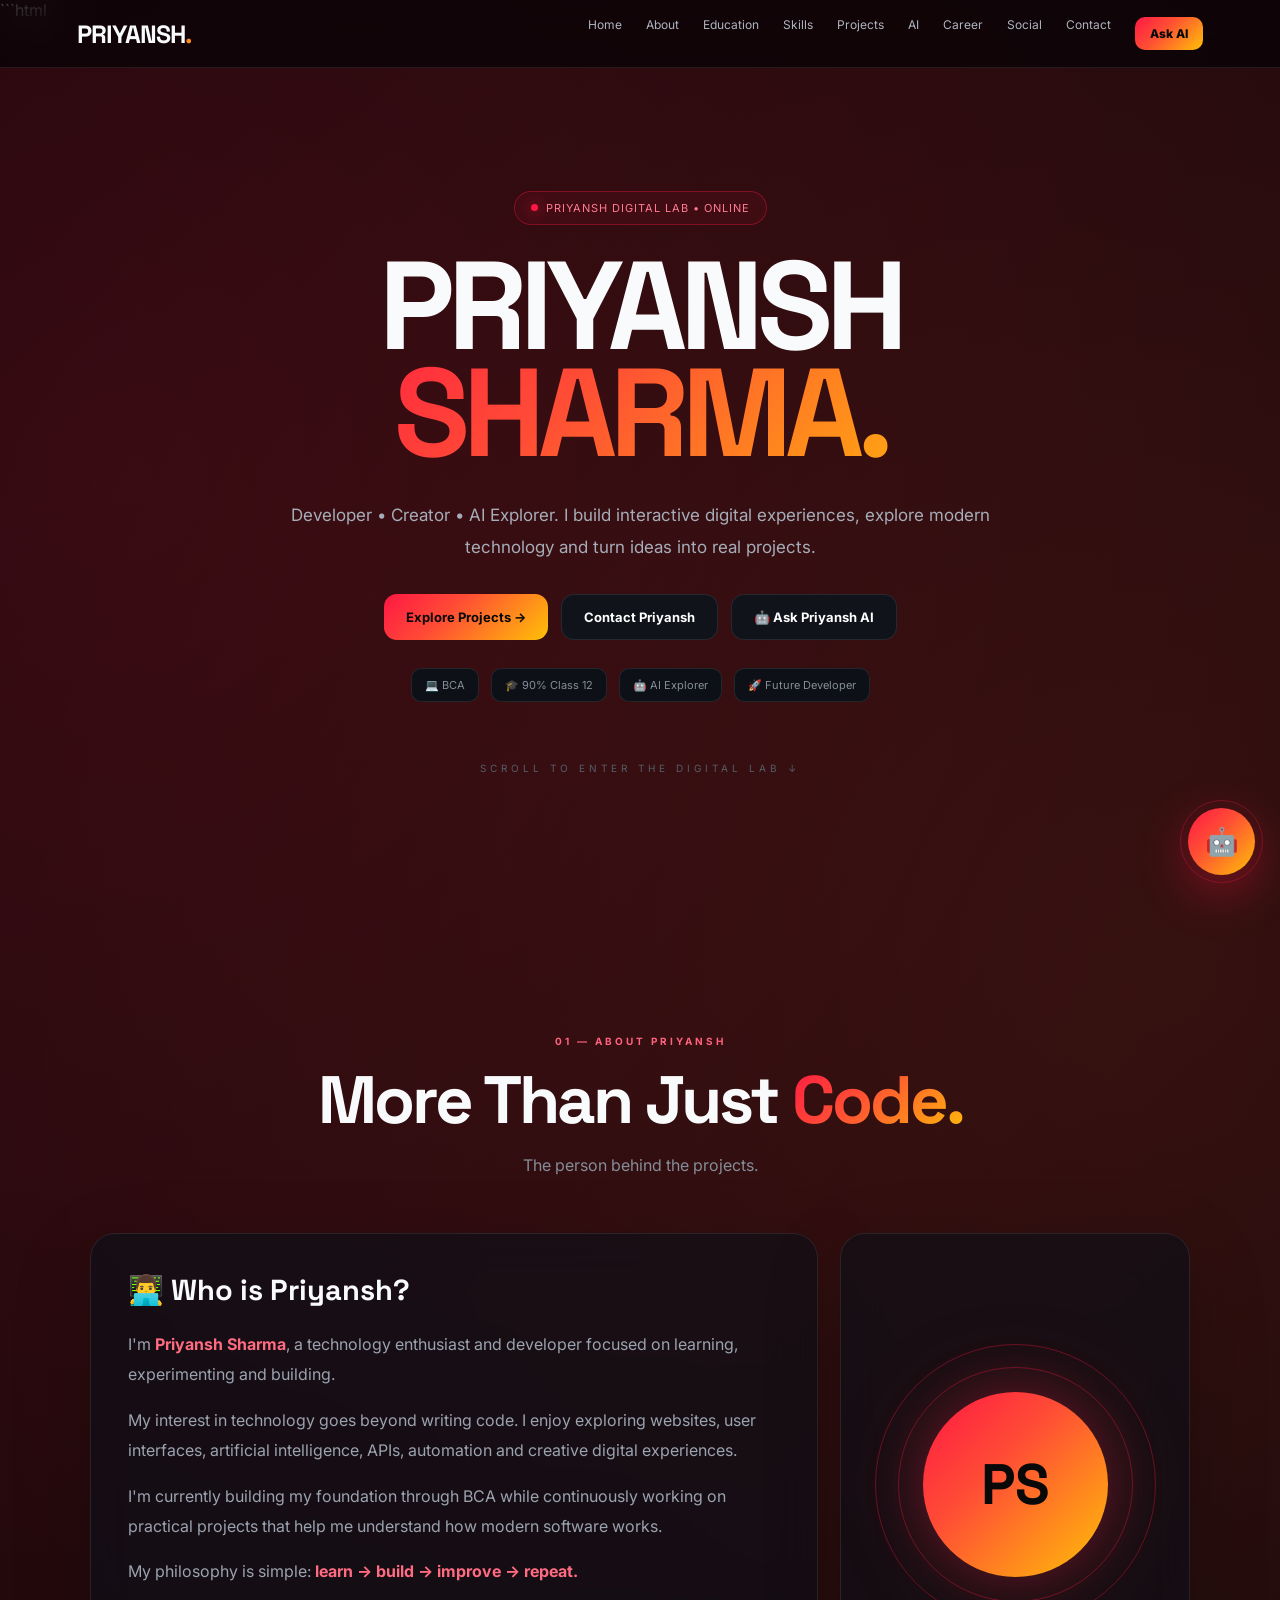
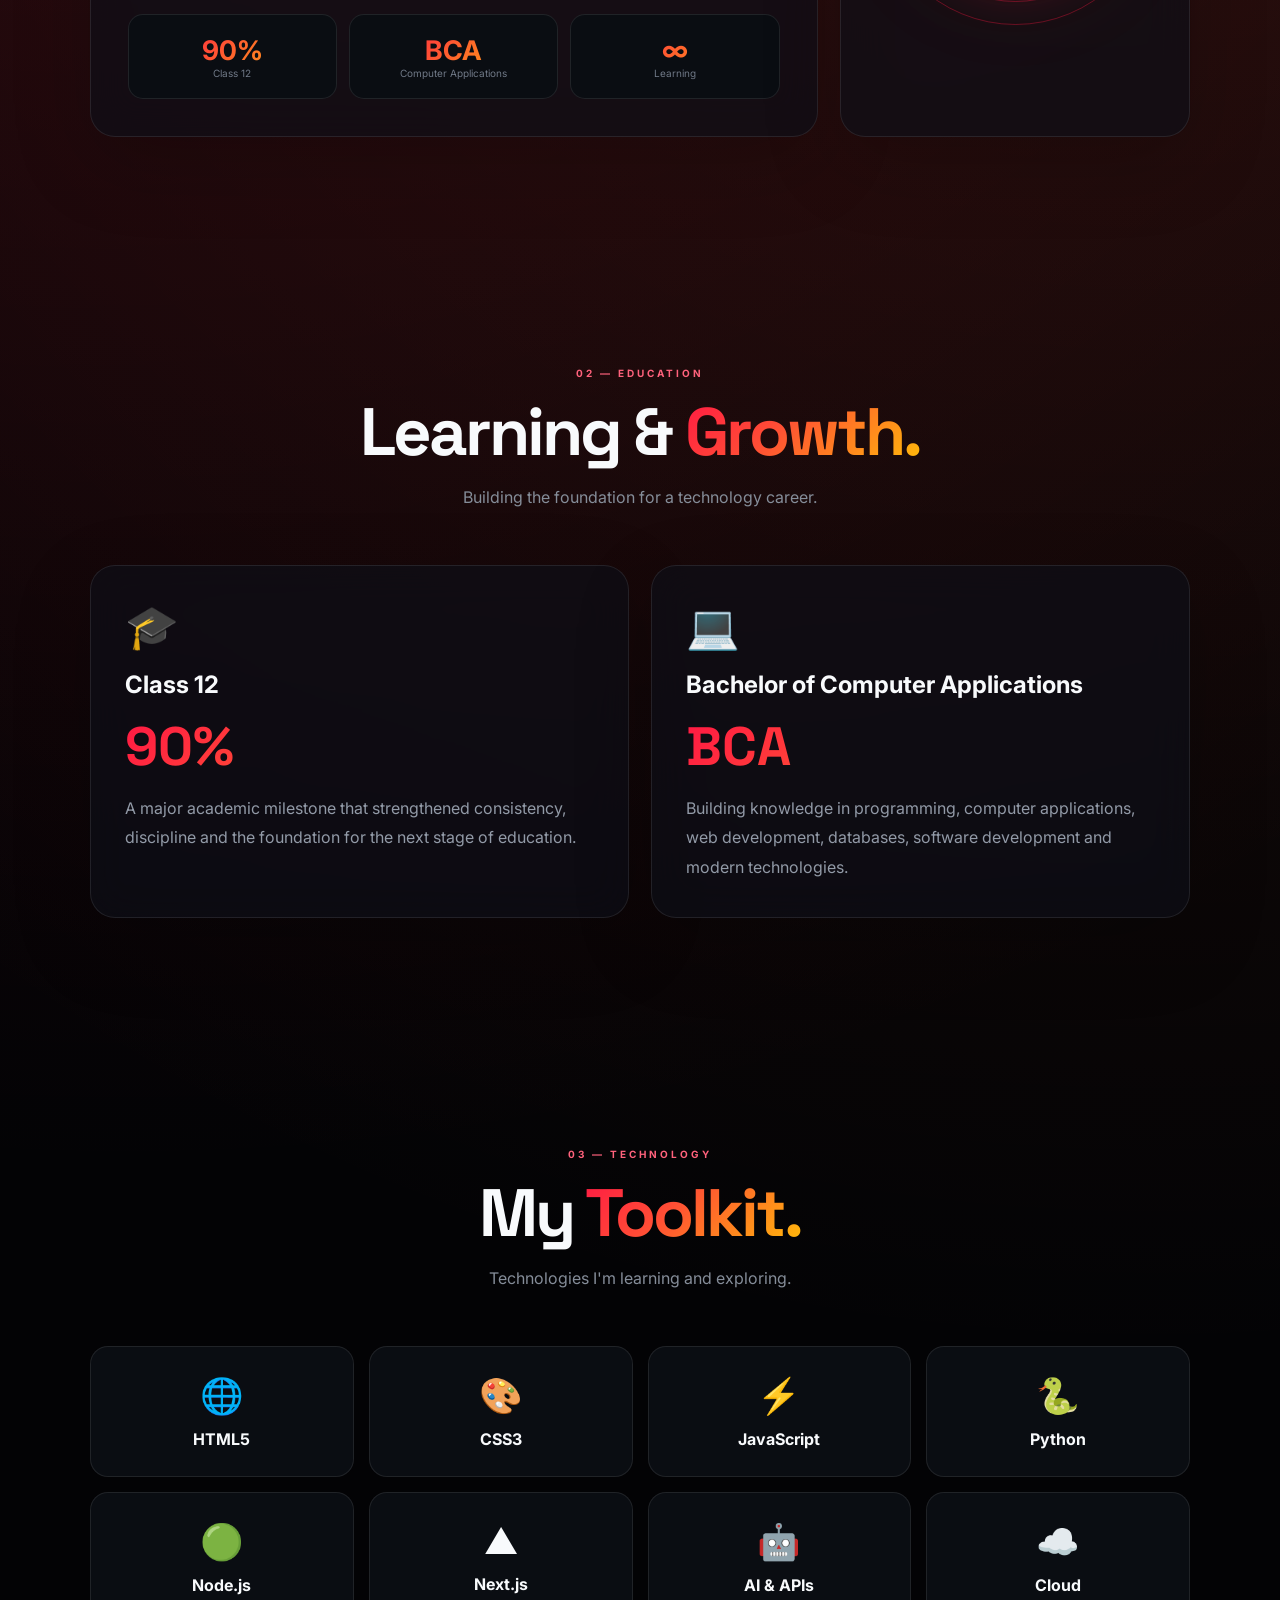
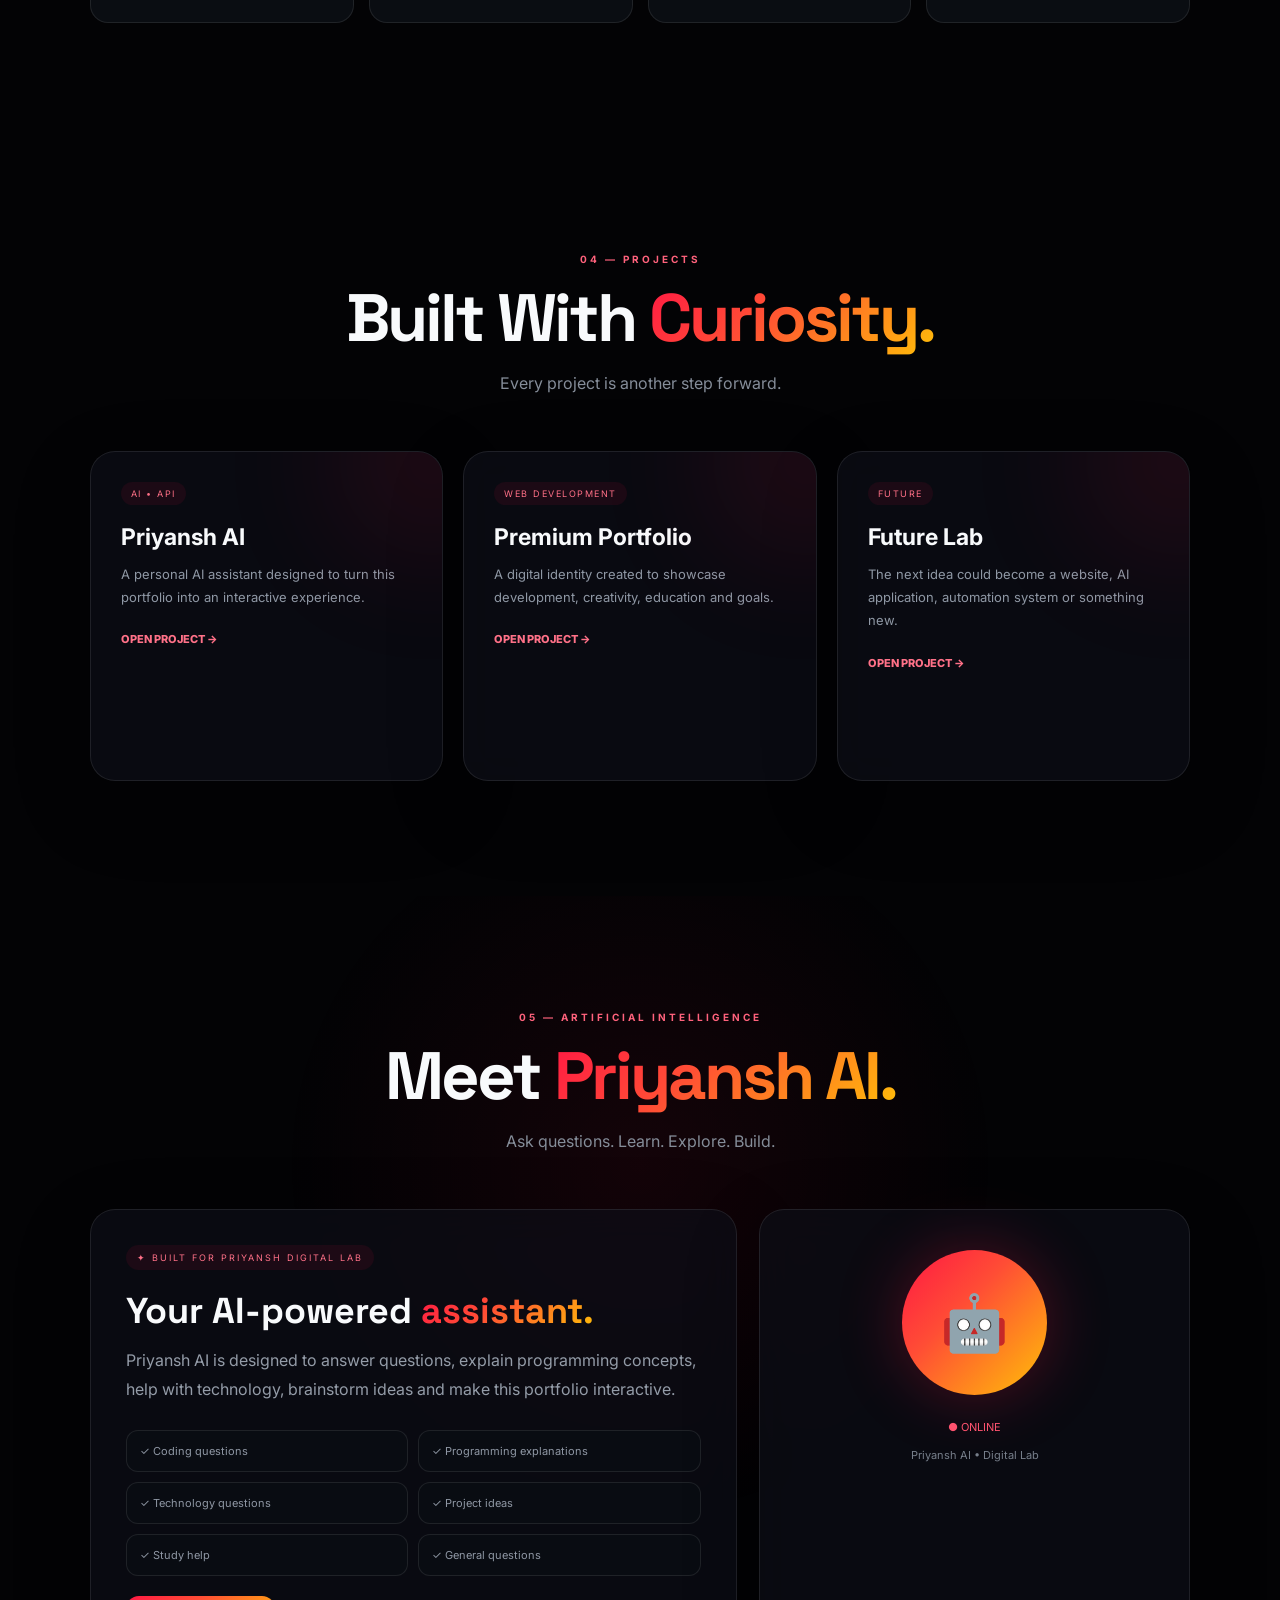
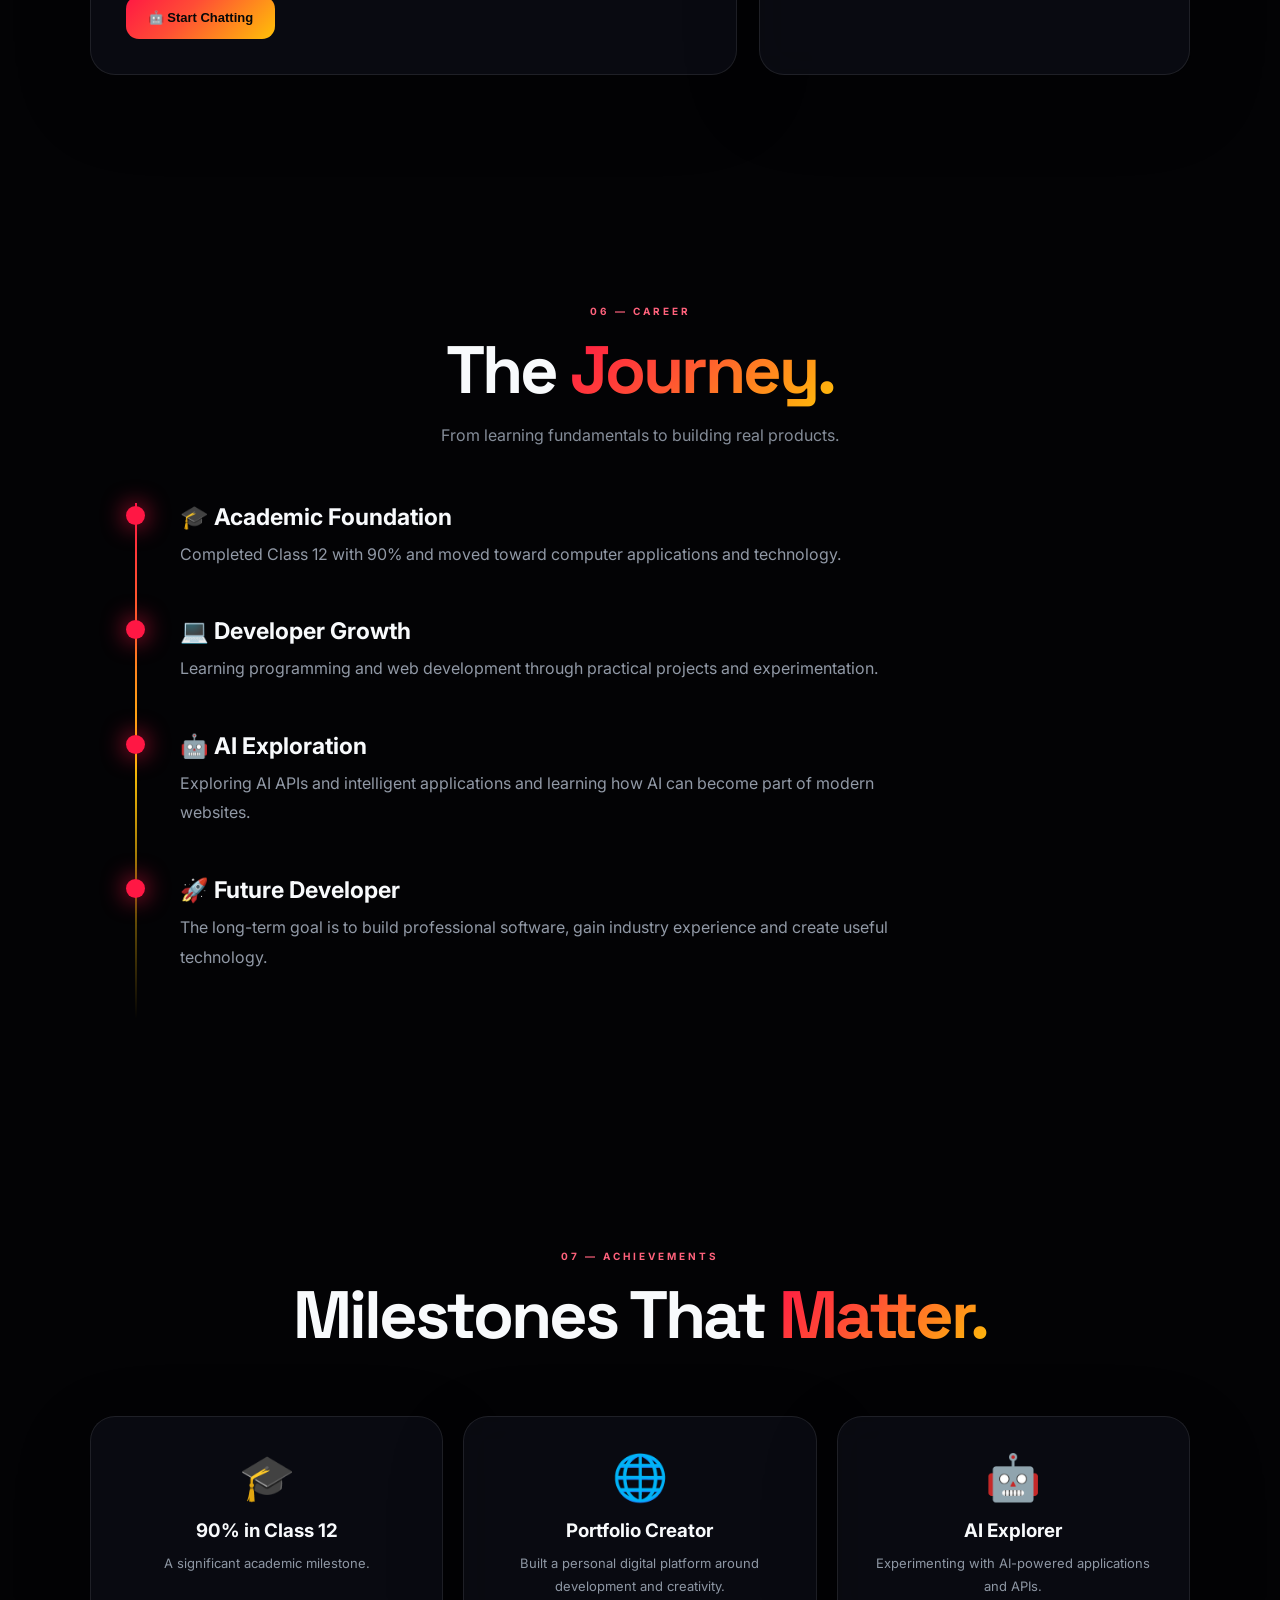
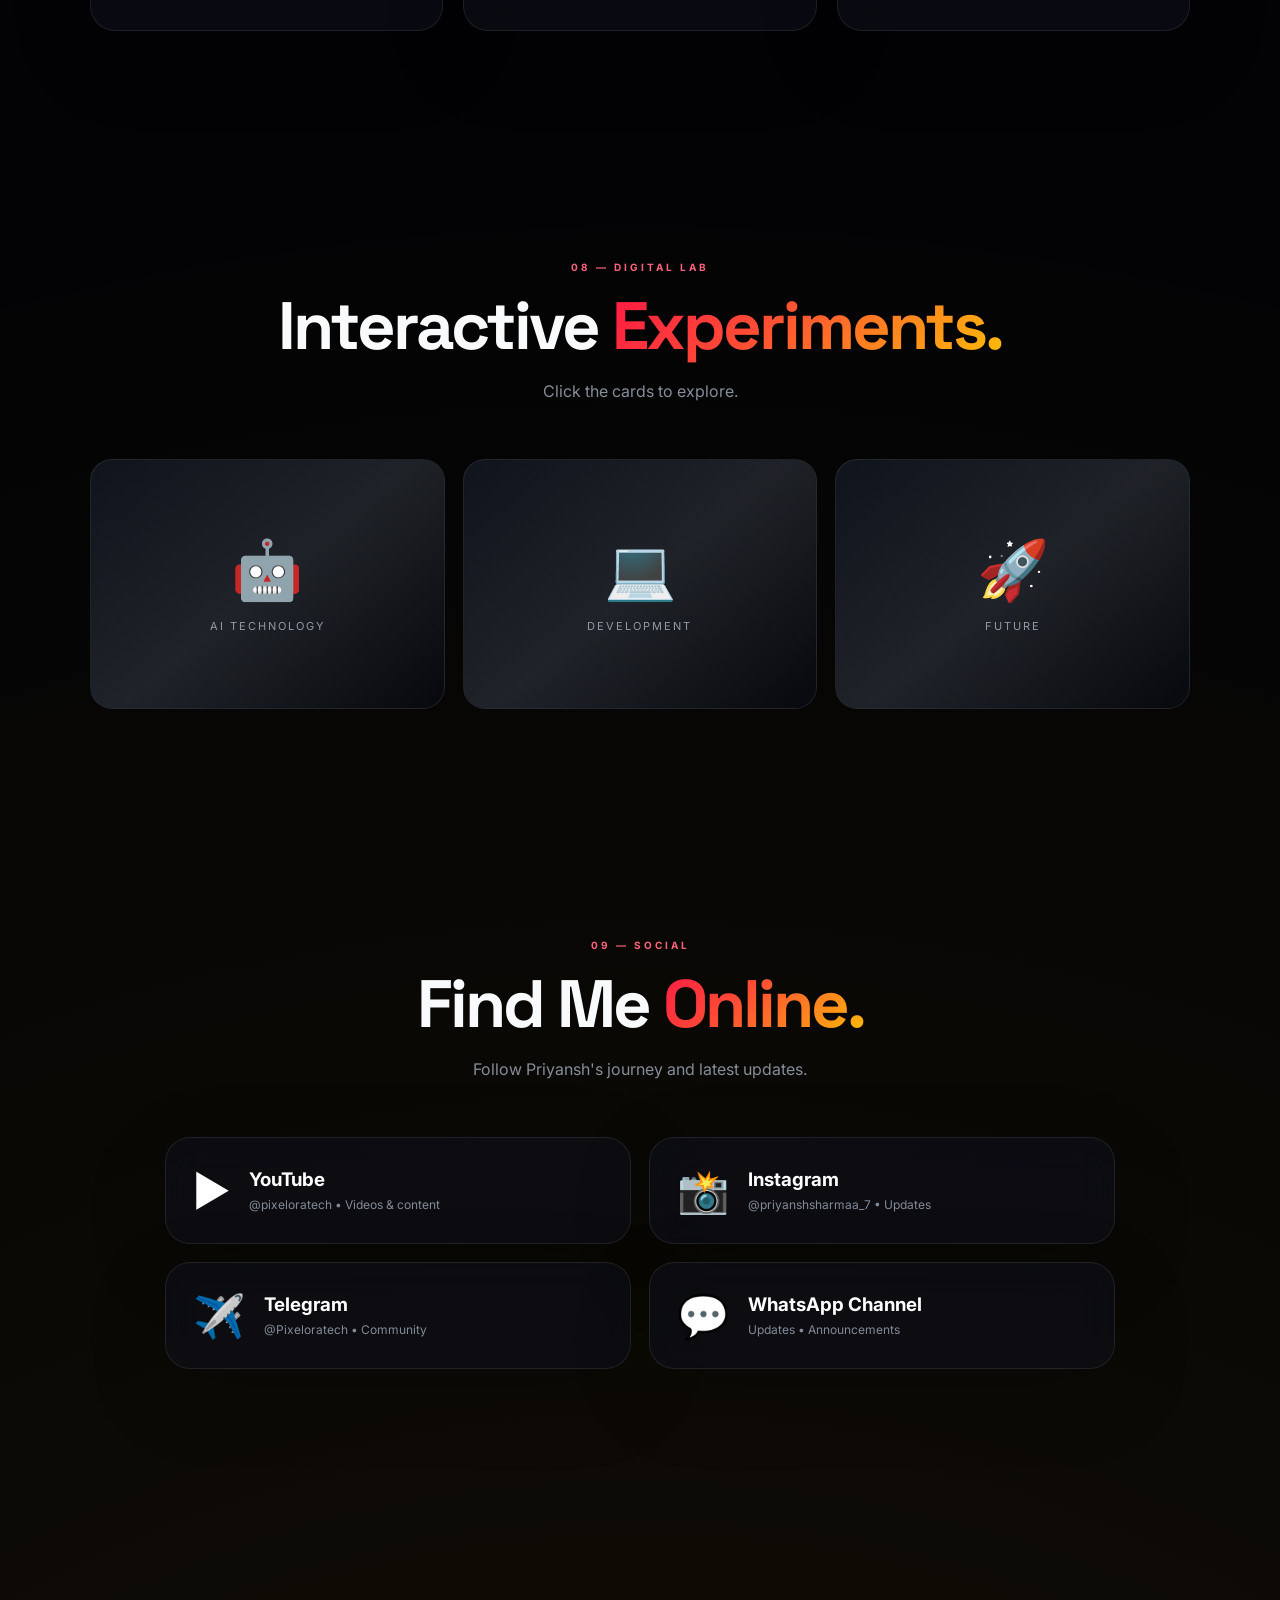
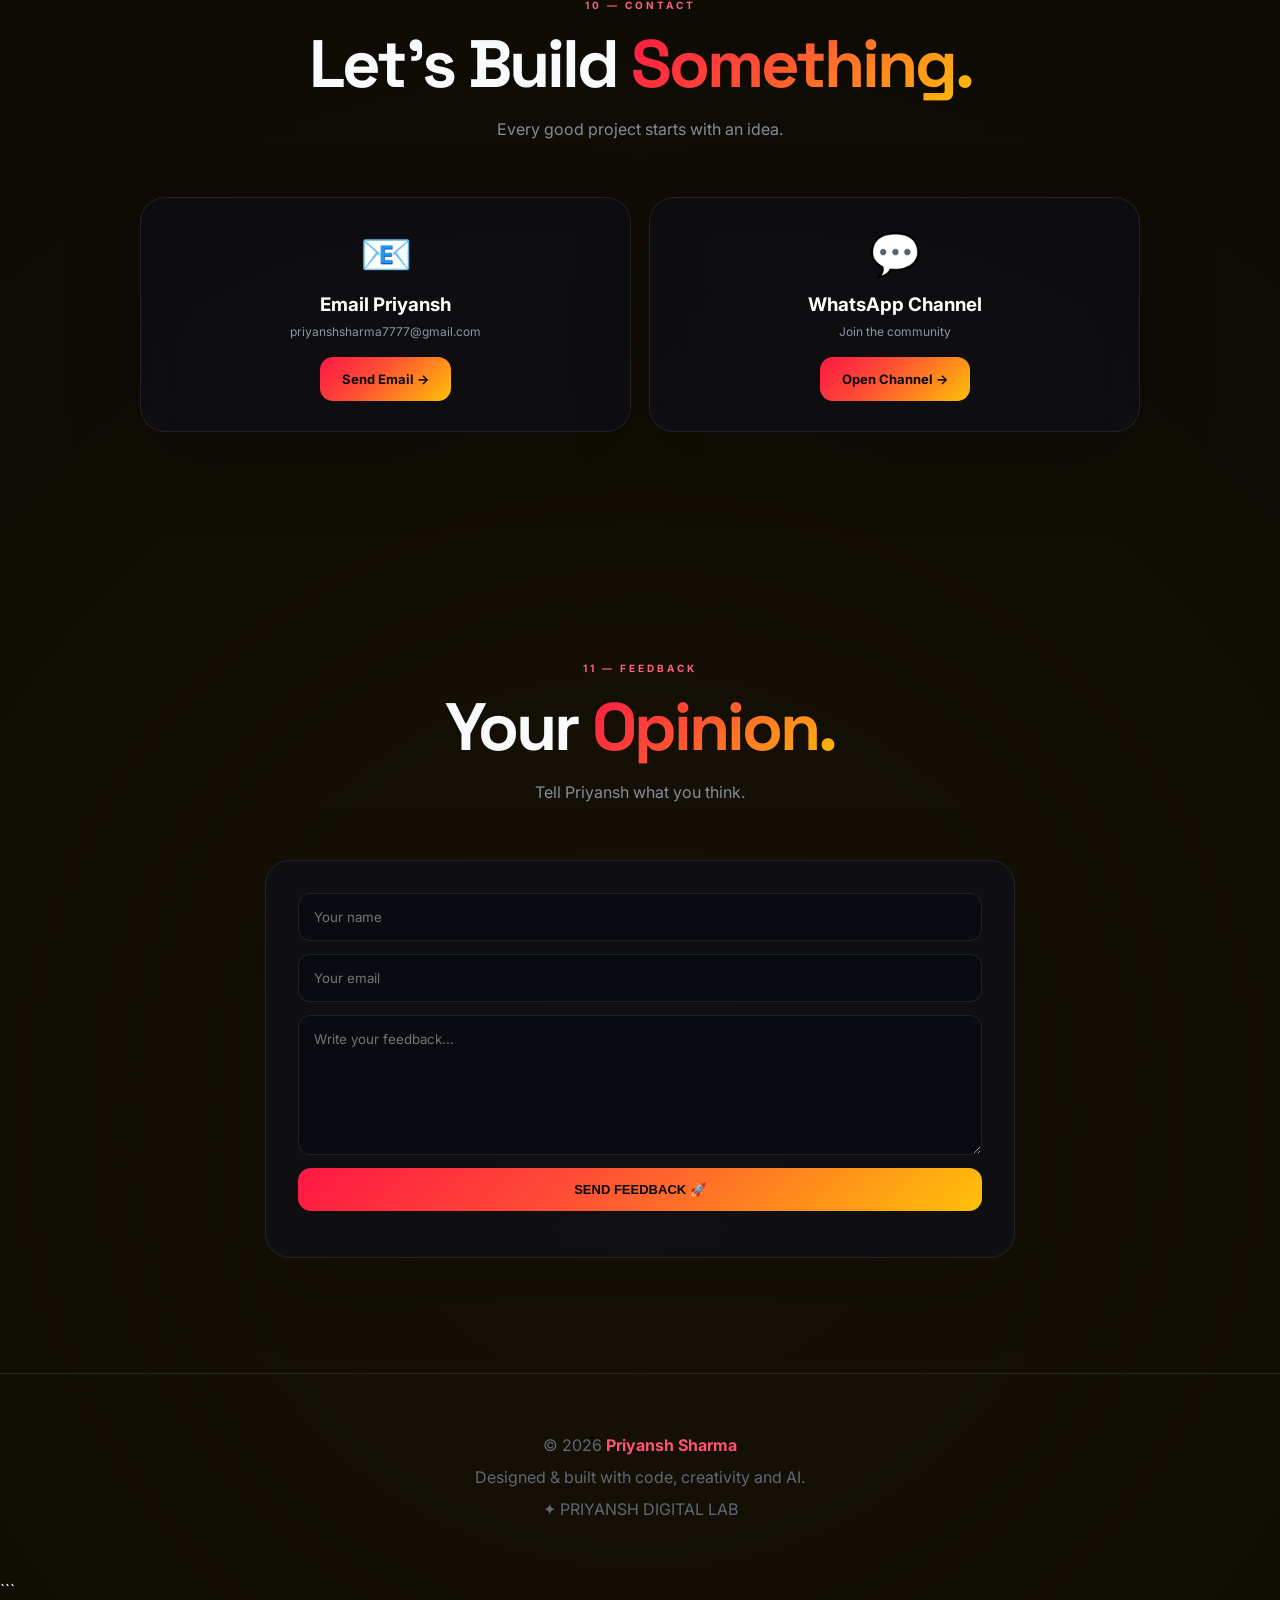
==== index.html @ 47c72c07 "Update index.html" ====
```html
<!DOCTYPE html>
<html lang="en">
<head>
<meta charset="UTF-8">
<meta name="viewport" content="width=device-width,initial-scale=1.0">
<meta name="description" content="Priyansh Sharma — Developer, Creator and AI Explorer. Explore projects, achievements, social links and Priyansh AI.">
<meta name="theme-color" content="#050509">

<title>Priyansh Sharma | Developer • Creator • AI</title>

<style>
@import url('https://fonts.googleapis.com/css2?family=Inter:wght@400;500;600;700;800&family=Space+Grotesk:wght@500;600;700&display=swap');

*{
 margin:0;
 padding:0;
 box-sizing:border-box;
 scroll-behavior:smooth;
}

:root{
 --bg:#030305;
 --bg2:#07080d;
 --card:rgba(14,16,24,.68);
 --card2:rgba(20,22,31,.85);
 --line:rgba(255,255,255,.09);
 --text:#f8fafc;
 --muted:#969daa;
 --red:#ff1744;
 --red2:#ff4567;
 --orange:#ff6b35;
 --yellow:#ffc107;
 --pink:#ff3d81;
 --cyan:#22d3ee;

 --gradient:linear-gradient(
  135deg,
  #ff1744 0%,
  #ff4d35 40%,
  #ffc107 100%
 );
}

html{
 background:var(--bg);
}

body{
 font-family:Inter,sans-serif;
 color:var(--text);
 background:
 radial-gradient(circle at 10% 5%,rgba(255,23,68,.17),transparent 25%),
 radial-gradient(circle at 90% 10%,rgba(255,107,53,.13),transparent 23%),
 radial-gradient(circle at 50% 95%,rgba(255,193,7,.08),transparent 28%),
 var(--bg);
 overflow-x:hidden;
}

/* ===============================
   BACKGROUND
================================ */

#canvas{
 position:fixed;
 inset:0;
 z-index:-8;
 pointer-events:none;
}

.grid{
 position:fixed;
 inset:0;
 z-index:-7;
 pointer-events:none;
 opacity:.035;
 background-image:
 linear-gradient(rgba(255,255,255,.8) 1px,transparent 1px),
 linear-gradient(90deg,rgba(255,255,255,.8) 1px,transparent 1px);
 background-size:55px 55px;
 mask-image:linear-gradient(to bottom,black,transparent 90%);
}

.cursor{
 position:fixed;
 width:320px;
 height:320px;
 border-radius:50%;
 pointer-events:none;
 z-index:-2;
 transform:translate(-50%,-50%);
 background:radial-gradient(
  circle,
  rgba(255,23,68,.10),
  transparent 68%
 );
}

.progress{
 position:fixed;
 top:0;
 left:0;
 height:3px;
 width:0%;
 z-index:9999;
 background:var(--gradient);
 box-shadow:0 0 20px #ff1744;
}

/* ===============================
   NAVBAR
================================ */

nav{
 position:fixed;
 top:0;
 left:0;
 width:100%;
 z-index:5000;
 padding:17px 6%;
 display:flex;
 justify-content:space-between;
 align-items:center;
 background:rgba(3,3,5,.65);
 backdrop-filter:blur(22px);
 border-bottom:1px solid var(--line);
}

.logo{
 font:800 25px "Space Grotesk";
 letter-spacing:-1px;
}

.logo span{
 background:var(--gradient);
 -webkit-background-clip:text;
 color:transparent;
}

.navLinks{
 display:flex;
 gap:24px;
}

.navLinks a{
 color:#aeb4bf;
 text-decoration:none;
 font-size:12px;
 transition:.3s;
}

.navLinks a:hover{
 color:#ff4d6d;
 text-shadow:0 0 20px rgba(255,23,68,.7);
}

.navAI{
 padding:9px 15px!important;
 border-radius:10px;
 color:#090909!important;
 background:var(--gradient);
 font-weight:800;
}

.menu{
 display:none;
 font-size:25px;
 cursor:pointer;
}

/* ===============================
   COMMON
================================ */

section{
 padding:115px 7%;
 position:relative;
}

.title{
 text-align:center;
 margin-bottom:58px;
}

.title small{
 color:#ff627c;
 letter-spacing:3px;
 font-size:10px;
 font-weight:700;
}

.title h2{
 margin-top:10px;
 font:700 clamp(38px,6vw,67px) "Space Grotesk";
 letter-spacing:-3px;
}

.gradient{
 background:var(--gradient);
 -webkit-background-clip:text;
 color:transparent;
}

.title p{
 color:#858d99;
 margin-top:12px;
}

.glass{
 background:var(--card);
 border:1px solid var(--line);
 border-radius:25px;
 backdrop-filter:blur(20px);
 box-shadow:0 25px 80px rgba(0,0,0,.18);
 transition:.45s cubic-bezier(.2,.8,.2,1);
}

.glass:hover{
 transform:translateY(-9px);
 border-color:rgba(255,23,68,.38);
 box-shadow:
 0 30px 90px rgba(0,0,0,.35),
 0 0 45px rgba(255,23,68,.06);
}

.btn{
 display:inline-flex;
 justify-content:center;
 align-items:center;
 gap:8px;
 padding:14px 22px;
 border-radius:13px;
 text-decoration:none;
 color:white;
 background:#10131a;
 border:1px solid var(--line);
 font-weight:700;
 font-size:13px;
 transition:.35s;
 cursor:pointer;
}

.btn:hover{
 transform:translateY(-5px) scale(1.02);
 box-shadow:0 15px 35px rgba(0,0,0,.35);
}

.btn.primary{
 color:#080808;
 background:var(--gradient);
 border:0;
}

.buttons{
 display:flex;
 justify-content:center;
 gap:13px;
 flex-wrap:wrap;
}

.reveal{
 opacity:0;
 transform:translateY(45px);
 transition:
  opacity .9s ease,
  transform .9s cubic-bezier(.2,.8,.2,1);
}

.reveal.active{
 opacity:1;
 transform:none;
}

/* ===============================
   HERO
================================ */

.hero{
 min-height:100vh;
 display:flex;
 align-items:center;
 justify-content:center;
 text-align:center;
 padding-top:140px;
}

.heroContent{
 max-width:1050px;
}

.live{
 display:inline-flex;
 align-items:center;
 gap:8px;
 padding:9px 16px;
 border-radius:50px;
 background:rgba(255,23,68,.07);
 border:1px solid rgba(255,23,68,.35);
 color:#ff7b91;
 font-size:11px;
 letter-spacing:1px;
 animation:livePulse 2s infinite;
}

.liveDot{
 width:7px;
 height:7px;
 border-radius:50%;
 background:#ff1744;
 box-shadow:0 0 15px #ff1744;
 animation:dotPulse 1.2s infinite;
}

@keyframes livePulse{
 50%{box-shadow:0 0 35px rgba(255,23,68,.14)}
}

@keyframes dotPulse{
 50%{transform:scale(1.8);opacity:.5}
}

.hero h1{
 margin-top:28px;
 font:700 clamp(58px,10vw,125px) "Space Grotesk";
 line-height:.86;
 letter-spacing:-7px;
}

.hero h1 .line{
 display:block;
}

.heroDescription{
 max-width:780px;
 margin:31px auto;
 color:#a6adb8;
 font-size:17px;
 line-height:1.9;
}

.heroMini{
 margin-top:28px;
 display:flex;
 justify-content:center;
 gap:12px;
 flex-wrap:wrap;
}

.mini{
 padding:9px 13px;
 border-radius:10px;
 background:#0d1016;
 border:1px solid var(--line);
 color:#858d99;
 font-size:11px;
}

.scroll{
 margin-top:60px;
 color:#555d68;
 font-size:10px;
 letter-spacing:4px;
 animation:scrollBounce 1.8s infinite;
}

@keyframes scrollBounce{
 50%{transform:translateY(9px)}
}

/* ===============================
   ABOUT
================================ */

.aboutGrid{
 max-width:1150px;
 margin:auto;
 display:grid;
 grid-template-columns:1.35fr .65fr;
 gap:22px;
}

.aboutText{
 padding:37px;
}

.aboutText h3{
 font:700 29px "Space Grotesk";
 margin-bottom:21px;
}

.aboutText p{
 color:#9ba3af;
 line-height:1.9;
 margin-bottom:15px;
}

.highlight{
 color:#ff6b81;
 font-weight:700;
}

.profile{
 min-height:390px;
 display:flex;
 align-items:center;
 justify-content:center;
 position:relative;
 overflow:hidden;
}

.profileCore{
 width:185px;
 height:185px;
 border-radius:50%;
 display:flex;
 align-items:center;
 justify-content:center;
 font:800 57px "Space Grotesk";
 color:#090909;
 background:var(--gradient);
 box-shadow:
 0 0 55px rgba(255,23,68,.3),
 0 0 110px rgba(255,107,53,.13);
 animation:floatCore 4s ease-in-out infinite;
 position:relative;
 z-index:2;
}

.profileCore:before,
.profileCore:after{
 content:"";
 position:absolute;
 border:1px solid rgba(255,23,68,.35);
 border-radius:50%;
}

.profileCore:before{
 inset:-25px;
 animation:spin 8s linear infinite;
}

.profileCore:after{
 inset:-48px;
 animation:spinReverse 12s linear infinite;
}

@keyframes floatCore{
 50%{transform:translateY(-15px) rotate(3deg)}
}

@keyframes spin{
 to{transform:rotate(360deg)}
}

@keyframes spinReverse{
 to{transform:rotate(-360deg)}
}

.stats{
 display:grid;
 grid-template-columns:repeat(3,1fr);
 gap:12px;
 margin-top:27px;
}

.stat{
 padding:19px 10px;
 text-align:center;
 border-radius:15px;
 background:#0a0d12;
 border:1px solid var(--line);
}

.stat b{
 display:block;
 font-size:27px;
 background:var(--gradient);
 -webkit-background-clip:text;
 color:transparent;
}

.stat span{
 color:#707987;
 font-size:10px;
}

/* ===============================
   EDUCATION
================================ */

.education{
 max-width:1100px;
 margin:auto;
 display:grid;
 grid-template-columns:1fr 1fr;
 gap:22px;
}

.edu{
 padding:34px;
}

.eduIcon{
 font-size:43px;
 margin-bottom:17px;
}

.edu h3{
 font-size:24px;
}

.percent{
 font:800 54px "Space Grotesk";
 margin:13px 0;
 background:var(--gradient);
 -webkit-background-clip:text;
 color:transparent;
}

.edu p{
 color:#929aa7;
 line-height:1.85;
}

/* ===============================
   SKILLS
================================ */

.skills{
 max-width:1100px;
 margin:auto;
 display:grid;
 grid-template-columns:repeat(4,1fr);
 gap:15px;
}

.skill{
 padding:27px 15px;
 text-align:center;
 border-radius:18px;
 background:#0a0d12;
 border:1px solid var(--line);
 transition:.4s;
}

.skill:hover{
 transform:translateY(-8px) rotateX(4deg);
 border-color:#ff1744;
 box-shadow:0 0 40px rgba(255,23,68,.12);
}

.skillIcon{
 font-size:35px;
 margin-bottom:12px;
}

/* ===============================
   PROJECTS
================================ */

.projects{
 max-width:1150px;
 margin:auto;
 display:grid;
 grid-template-columns:repeat(3,1fr);
 gap:20px;
}

.project{
 min-height:330px;
 padding:30px;
 position:relative;
 overflow:hidden;
 cursor:pointer;
}

.project:before{
 content:"";
 position:absolute;
 width:180px;
 height:180px;
 right:-80px;
 top:-80px;
 border-radius:50%;
 background:#ff1744;
 filter:blur(70px);
 opacity:.13;
 transition:.5s;
}

.project:hover:before{
 transform:scale(2);
 opacity:.2;
}

.tag{
 display:inline-block;
 padding:6px 10px;
 border-radius:30px;
 background:rgba(255,23,68,.08);
 color:#ff7087;
 font-size:9px;
 letter-spacing:1.5px;
}

.project h3{
 margin:18px 0 12px;
 font-size:23px;
}

.project p{
 color:#8f98a5;
 line-height:1.8;
 font-size:13px;
}

.projectArrow{
 display:inline-block;
 margin-top:23px;
 color:#ff7188;
 font-size:11px;
 font-weight:800;
}

/* ===============================
   AI
================================ */

.aiSection{
 background:
 radial-gradient(circle at 50% 30%,rgba(255,23,68,.07),transparent 40%);
}

.aiGrid{
 max-width:1150px;
 margin:auto;
 display:grid;
 grid-template-columns:1.2fr .8fr;
 gap:22px;
}

.aiMain{
 padding:35px;
}

.aiBadge{
 display:inline-flex;
 padding:7px 11px;
 border-radius:30px;
 background:rgba(255,23,68,.08);
 color:#ff7188;
 font-size:9px;
 letter-spacing:2px;
}

.aiMain h3{
 font:700 36px "Space Grotesk";
 margin:18px 0 12px;
}

.aiMain p{
 color:#949ca8;
 line-height:1.85;
}

.aiFeatures{
 margin-top:25px;
 display:grid;
 grid-template-columns:1fr 1fr;
 gap:10px;
}

.aiFeature{
 padding:13px;
 border-radius:12px;
 background:#090c12;
 border:1px solid var(--line);
 color:#8f97a4;
 font-size:11px;
}

.aiSide{
 padding:30px;
}

.aiOrb{
 width:145px;
 height:145px;
 margin:10px auto 25px;
 border-radius:50%;
 background:var(--gradient);
 display:flex;
 align-items:center;
 justify-content:center;
 font-size:55px;
 box-shadow:0 0 65px rgba(255,23,68,.28);
 animation:orb 3s ease-in-out infinite;
}

@keyframes orb{
 50%{
  transform:scale(1.08) rotate(4deg);
  box-shadow:0 0 100px rgba(255,23,68,.4);
 }
}

.aiStatus{
 text-align:center;
 color:#777f8b;
 font-size:11px;
}

.aiStatus span{
 color:#ff536f;
}

/* ===============================
   CAREER
================================ */

.timeline{
 max-width:1050px;
 margin:auto;
 position:relative;
}

.timeline:before{
 content:"";
 position:absolute;
 left:20px;
 top:0;
 bottom:0;
 width:2px;
 background:linear-gradient(#ff1744,#ffc107,transparent);
}

.timelineItem{
 position:relative;
 padding:0 0 48px 65px;
}

.timelineItem:before{
 content:"";
 position:absolute;
 left:11px;
 top:3px;
 width:19px;
 height:19px;
 border-radius:50%;
 background:#ff1744;
 box-shadow:0 0 25px #ff1744;
}

.timelineItem h3{
 font-size:23px;
}

.timelineItem p{
 margin-top:9px;
 max-width:730px;
 color:#9199a6;
 line-height:1.85;
}

/* ===============================
   ACHIEVEMENTS
================================ */

.achievements{
 max-width:1100px;
 margin:auto;
 display:grid;
 grid-template-columns:repeat(3,1fr);
 gap:20px;
}

.achievement{
 padding:32px;
 text-align:center;
}

.achievementIcon{
 font-size:45px;
 animation:achievementFloat 3s ease-in-out infinite;
}

@keyframes achievementFloat{
 50%{transform:translateY(-7px) scale(1.05)}
}

.achievement h3{
 margin:15px 0 10px;
}

.achievement p{
 color:#8e97a4;
 line-height:1.75;
 font-size:13px;
}

/* ===============================
   SOCIAL
================================ */

.socialGrid{
 max-width:950px;
 margin:auto;
 display:grid;
 grid-template-columns:1fr 1fr;
 gap:18px;
}

.socialCard{
 padding:27px;
 display:flex;
 align-items:center;
 gap:19px;
 text-decoration:none;
 color:white;
}

.socialIcon{
 font-size:42px;
 transition:.4s;
}

.socialCard:hover .socialIcon{
 transform:scale(1.3) rotate(8deg);
}

.socialCard p{
 margin-top:6px;
 color:#828b98;
 font-size:12px;
}

/* ===============================
   CONTACT BUTTONS
================================ */

.contactGrid{
 max-width:1000px;
 margin:auto;
 display:grid;
 grid-template-columns:repeat(2,1fr);
 gap:18px;
}

.contactCard{
 padding:30px;
 text-align:center;
 text-decoration:none;
 color:white;
}

.contactIcon{
 font-size:42px;
 margin-bottom:14px;
}

.contactCard p{
 color:#8e96a3;
 font-size:12px;
 margin-top:8px;
 word-break:break-word;
}

.contactButton{
 margin-top:18px;
}

/* ===============================
   FEEDBACK
================================ */

.feedback{
 max-width:750px;
 margin:auto;
 padding:32px;
}

input,
textarea{
 width:100%;
 padding:15px;
 border-radius:12px;
 background:#080b10;
 border:1px solid var(--line);
 color:white;
 outline:none;
 font-family:inherit;
 margin-bottom:13px;
}

input:focus,
textarea:focus{
 border-color:#ff1744;
 box-shadow:0 0 25px rgba(255,23,68,.1);
}

textarea{
 height:140px;
 resize:vertical;
}

/* ===============================
   PREMIUM SHOWCASE
================================ */

.showcase{
 max-width:1100px;
 margin:auto;
 display:grid;
 grid-template-columns:repeat(3,1fr);
 gap:18px;
}

.showBox{
 height:250px;
 position:relative;
 overflow:hidden;
 border-radius:22px;
 border:1px solid var(--line);
 background:
 linear-gradient(135deg,#11151d,#080a0f);
 cursor:pointer;
}

.showBox:after{
 content:"";
 position:absolute;
 inset:-100%;
 background:linear-gradient(
  120deg,
  transparent 35%,
  rgba(255,255,255,.08),
  transparent 65%
 );
 transform:rotate(20deg);
 animation:shine 5s linear infinite;
}

@keyframes shine{
 to{transform:translateX(60%) rotate(20deg)}
}

.showContent{
 position:absolute;
 inset:0;
 display:flex;
 flex-direction:column;
 justify-content:center;
 align-items:center;
 z-index:2;
}

.showIcon{
 font-size:58px;
 transition:.5s;
}

.showBox:hover .showIcon{
 transform:scale(1.3) translateY(-8px);
 filter:drop-shadow(0 0 20px #ff1744);
}

.showContent span{
 margin-top:15px;
 color:#929aa7;
 font-size:11px;
 letter-spacing:2px;
}

/* ===============================
   CHAT
================================ */

.aiFloating{
 position:fixed;
 right:25px;
 bottom:25px;
 width:67px;
 height:67px;
 border:0;
 border-radius:50%;
 background:var(--gradient);
 font-size:27px;
 cursor:pointer;
 z-index:8000;
 box-shadow:0 15px 50px rgba(255,23,68,.4);
 animation:aiFloat 2s infinite;
}

.aiFloating:after{
 content:"";
 position:absolute;
 inset:-8px;
 border:1px solid rgba(255,23,68,.3);
 border-radius:50%;
 animation:ring 2s infinite;
}

@keyframes ring{
 to{
  transform:scale(1.35);
  opacity:0;
 }
}

.chat{
 position:fixed;
 display:none;
 right:25px;
 bottom:105px;
 width:400px;
 max-width:calc(100vw - 30px);
 z-index:7999;
 background:#090c12;
 border:1px solid rgba(255,23,68,.32);
 border-radius:22px;
 overflow:hidden;
 box-shadow:0 30px 100px rgba(0,0,0,.75);
}

.chat.show{
 display:block;
 animation:chatIn .35s ease;
}

@keyframes chatIn{
 from{
  opacity:0;
  transform:translateY(25px) scale(.94);
 }
 to{
  opacity:1;
  transform:none;
 }
}

.chatHead{
 padding:17px;
 display:flex;
 justify-content:space-between;
 background:linear-gradient(
  135deg,
  rgba(255,23,68,.17),
  rgba(255,107,53,.08)
 );
}

.chatHead b{
 color:#ff7188;
}

.chatClose{
 cursor:pointer;
 color:#858d99;
}

.chatBody{
 height:360px;
 overflow-y:auto;
 padding:15px;
}

.message{
 padding:11px 14px;
 margin-bottom:10px;
 border-radius:13px;
 max-width:88%;
 font-size:13px;
 line-height:1.65;
 white-space:pre-wrap;
}

.message.bot{
 background:#151923;
 color:#e1e5eb;
}

.message.user{
 margin-left:auto;
 background:var(--gradient);
 color:#080808;
}

.chatInput{
 display:flex;
 gap:8px;
 padding:10px;
 border-top:1px solid var(--line);
}

.chatInput input{
 margin:0;
}

.chatInput button{
 width:50px;
 border:0;
 border-radius:10px;
 background:var(--gradient);
 cursor:pointer;
 font-size:18px;
}

/* ===============================
   MODAL
================================ */

.modal{
 display:none;
 position:fixed;
 inset:0;
 z-index:10000;
 align-items:center;
 justify-content:center;
 padding:20px;
 background:rgba(0,0,0,.82);
 backdrop-filter:blur(15px);
}

.modal.show{
 display:flex;
}

.modalBox{
 width:100%;
 max-width:700px;
 padding:40px;
 position:relative;
 animation:modalPop .4s cubic-bezier(.2,.8,.2,1);
}

@keyframes modalPop{
 from{
  opacity:0;
  transform:scale(.75) translateY(30px);
 }
 to{
  opacity:1;
  transform:none;
 }
}

.modalClose{
 position:absolute;
 right:20px;
 top:15px;
 color:#ff7188;
 font-size:27px;
 cursor:pointer;
}

.modalText{
 color:#a0a8b4;
 line-height:1.9;
}

/* ===============================
   FOOTER
================================ */

footer{
 text-align:center;
 padding:55px 7%;
 border-top:1px solid var(--line);
 color:#5f6875;
 line-height:2;
}

footer strong{
 color:#ff536f;
}

/* ===============================
   MOBILE
================================ */

@media(max-width:950px){

 .navLinks{
  display:none;
 }

 .menu{
  display:block;
 }

 .aboutGrid,
 .aiGrid,
 .education,
 .projects,
 .achievements{
  grid-template-columns:1fr;
 }

 .skills{
  grid-template-columns:repeat(2,1fr);
 }

 .showcase{
  grid-template-columns:1fr;
 }

}

@media(max-width:600px){

 section{
  padding:85px 5%;
 }

 .hero h1{
  font-size:59px;
  letter-spacing:-4px;
 }

 .stats{
  grid-template-columns:1fr;
 }

 .socialGrid,
 .contactGrid{
  grid-template-columns:1fr;
 }

 .aiFeatures{
  grid-template-columns:1fr;
 }

 .chat{
  right:15px;
 }

 .aiFloating{
  right:18px;
  bottom:18px;
 }

}
</style>
</head>

<body>

<div class="progress" id="progress"></div>
<div class="grid"></div>
<div id="canvas"></div>
<div class="cursor" id="cursor"></div>


<!-- ================= NAV ================= -->

<nav>

 <div class="logo">
  PRIYANSH<span>.</span>
 </div>

 <div class="navLinks">
  <a href="#home">Home</a>
  <a href="#about">About</a>
  <a href="#education">Education</a>
  <a href="#skills">Skills</a>
  <a href="#projects">Projects</a>
  <a href="#ai">AI</a>
  <a href="#career">Career</a>
  <a href="#social">Social</a>
  <a href="#contact">Contact</a>
  <a class="navAI" href="#ai">Ask AI</a>
 </div>

 <div class="menu">☰</div>

</nav>


<!-- ================= HERO ================= -->

<section class="hero" id="home">

 <div class="heroContent reveal">

  <div class="live">
   <span class="liveDot"></span>
   PRIYANSH DIGITAL LAB • ONLINE
  </div>

  <h1>
   <span class="line">PRIYANSH</span>
   <span class="line gradient">SHARMA.</span>
  </h1>

  <p class="heroDescription">
   Developer • Creator • AI Explorer.
   I build interactive digital experiences,
   explore modern technology and turn ideas
   into real projects.
  </p>

  <div class="buttons">

   <a class="btn primary" href="#projects">
    Explore Projects →
   </a>

   <a class="btn" href="#contact">
    Contact Priyansh
   </a>

   <a class="btn" href="#ai">
    🤖 Ask Priyansh AI
   </a>

  </div>

  <div class="heroMini">

   <span class="mini">💻 BCA</span>
   <span class="mini">🎓 90% Class 12</span>
   <span class="mini">🤖 AI Explorer</span>
   <span class="mini">🚀 Future Developer</span>

  </div>

  <div class="scroll">
   SCROLL TO ENTER THE DIGITAL LAB ↓
  </div>

 </div>

</section>


<!-- ================= ABOUT ================= -->

<section id="about">

 <div class="title reveal">

  <small>01 — ABOUT PRIYANSH</small>

  <h2>
   More Than Just
   <span class="gradient">Code.</span>
  </h2>

  <p>
   The person behind the projects.
  </p>

 </div>


 <div class="aboutGrid">

  <div class="glass aboutText reveal">

   <h3>
    👨‍💻 Who is Priyansh?
   </h3>

   <p>
    I'm <span class="highlight">Priyansh Sharma</span>,
    a technology enthusiast and developer focused on
    learning, experimenting and building.
   </p>

   <p>
    My interest in technology goes beyond writing code.
    I enjoy exploring websites, user interfaces,
    artificial intelligence, APIs, automation and
    creative digital experiences.
   </p>

   <p>
    I'm currently building my foundation through BCA
    while continuously working on practical projects
    that help me understand how modern software works.
   </p>

   <p>
    My philosophy is simple:
    <span class="highlight">
     learn → build → improve → repeat.
    </span>
   </p>

   <div class="stats">

    <div class="stat">
     <b>90%</b>
     <span>Class 12</span>
    </div>

    <div class="stat">
     <b>BCA</b>
     <span>Computer Applications</span>
    </div>

    <div class="stat">
     <b>∞</b>
     <span>Learning</span>
    </div>

   </div>

  </div>


  <div class="glass profile reveal">

   <div class="profileCore">
    PS
   </div>

  </div>

 </div>

</section>


<!-- ================= EDUCATION ================= -->

<section id="education">

 <div class="title reveal">

  <small>02 — EDUCATION</small>

  <h2>
   Learning &
   <span class="gradient">Growth.</span>
  </h2>

  <p>
   Building the foundation for a technology career.
  </p>

 </div>


 <div class="education">

  <div class="glass edu reveal">

   <div class="eduIcon">🎓</div>

   <h3>
    Class 12
   </h3>

   <div class="percent">
    90%
   </div>

   <p>
    A major academic milestone that strengthened
    consistency, discipline and the foundation
    for the next stage of education.
   </p>

  </div>


  <div class="glass edu reveal">

   <div class="eduIcon">💻</div>

   <h3>
    Bachelor of Computer Applications
   </h3>

   <div class="percent">
    BCA
   </div>

   <p>
    Building knowledge in programming, computer
    applications, web development, databases,
    software development and modern technologies.
   </p>

  </div>

 </div>

</section>


<!-- ================= SKILLS ================= -->

<section id="skills">

 <div class="title reveal">

  <small>03 — TECHNOLOGY</small>

  <h2>
   My
   <span class="gradient">Toolkit.</span>
  </h2>

  <p>
   Technologies I'm learning and exploring.
  </p>

 </div>


 <div class="skills">

  <div class="skill reveal">
   <div class="skillIcon">🌐</div>
   <b>HTML5</b>
  </div>

  <div class="skill reveal">
   <div class="skillIcon">🎨</div>
   <b>CSS3</b>
  </div>

  <div class="skill reveal">
   <div class="skillIcon">⚡</div>
   <b>JavaScript</b>
  </div>

  <div class="skill reveal">
   <div class="skillIcon">🐍</div>
   <b>Python</b>
  </div>

  <div class="skill reveal">
   <div class="skillIcon">🟢</div>
   <b>Node.js</b>
  </div>

  <div class="skill reveal">
   <div class="skillIcon">▲</div>
   <b>Next.js</b>
  </div>

  <div class="skill reveal">
   <div class="skillIcon">🤖</div>
   <b>AI & APIs</b>
  </div>

  <div class="skill reveal">
   <div class="skillIcon">☁️</div>
   <b>Cloud</b>
  </div>

</div>

</section>


<!-- ================= PROJECTS ================= -->

<section id="projects">

 <div class="title reveal">

  <small>04 — PROJECTS</small>

  <h2>
   Built With
   <span class="gradient">Curiosity.</span>
  </h2>

  <p>
   Every project is another step forward.
  </p>

 </div>


 <div class="projects">

  <div class="project glass reveal"
       onclick="openModal(
       '🤖 Priyansh AI',
       'An AI assistant concept created inside Priyansh Digital Lab. It communicates with the backend API and can answer questions about technology, coding, programming and many other topics.'
       )">

   <span class="tag">
    AI • API
   </span>

   <h3>
    Priyansh AI
   </h3>

   <p>
    A personal AI assistant designed to turn
    this portfolio into an interactive experience.
   </p>

   <span class="projectArrow">
    OPEN PROJECT →
   </span>

  </div>


  <div class="project glass reveal"
       onclick="openModal(
       '🌐 Premium Portfolio',
       'A long-form personal website combining responsive design, glassmorphism, animated interfaces, interactive sections and AI integration.'
       )">

   <span class="tag">
    WEB DEVELOPMENT
   </span>

   <h3>
    Premium Portfolio
   </h3>

   <p>
    A digital identity created to showcase
    development, creativity, education and goals.
   </p>

   <span class="projectArrow">
    OPEN PROJECT →
   </span>

  </div>


  <div class="project glass reveal"
       onclick="openModal(
       '🚀 Future Digital Lab',
       'A continuously growing space for future applications, experiments, AI tools and new technology projects.'
       )">

   <span class="tag">
    FUTURE
   </span>

   <h3>
    Future Lab
   </h3>

   <p>
    The next idea could become a website,
    AI application, automation system or something new.
   </p>

   <span class="projectArrow">
    OPEN PROJECT →
   </span>

  </div>

 </div>

</section>


<!-- ================= AI ================= -->

<section id="ai" class="aiSection">

 <div class="title reveal">

  <small>05 — ARTIFICIAL INTELLIGENCE</small>

  <h2>
   Meet
   <span class="gradient">Priyansh AI.</span>
  </h2>

  <p>
   Ask questions. Learn. Explore. Build.
  </p>

 </div>


 <div class="aiGrid">

  <div class="glass aiMain reveal">

   <span class="aiBadge">
    ✦ BUILT FOR PRIYANSH DIGITAL LAB
   </span>

   <h3>
    Your AI-powered
    <span class="gradient">assistant.</span>
   </h3>

   <p>
    Priyansh AI is designed to answer questions,
    explain programming concepts, help with technology,
    brainstorm ideas and make this portfolio interactive.
   </p>

   <div class="aiFeatures">

    <div class="aiFeature">
     ✓ Coding questions
    </div>

    <div class="aiFeature">
     ✓ Programming explanations
    </div>

    <div class="aiFeature">
     ✓ Technology questions
    </div>

    <div class="aiFeature">
     ✓ Project ideas
    </div>

    <div class="aiFeature">
     ✓ Study help
    </div>

    <div class="aiFeature">
     ✓ General questions
    </div>

   </div>

   <br>

   <button class="btn primary"
           onclick="toggleAI()">
    🤖 Start Chatting
   </button>

  </div>


  <div class="glass aiSide reveal">

   <div class="aiOrb">
    🤖
   </div>

   <div class="aiStatus">
    <span>● ONLINE</span>
    <br><br>
    Priyansh AI • Digital Lab
   </div>

  </div>

 </div>

</section>


<!-- ================= CAREER ================= -->

<section id="career">

 <div class="title reveal">

  <small>06 — CAREER</small>

  <h2>
   The
   <span class="gradient">Journey.</span>
  </h2>

  <p>
   From learning fundamentals to building real products.
  </p>

 </div>


 <div class="timeline">

  <div class="timelineItem reveal">

   <h3>
    🎓 Academic Foundation
   </h3>

   <p>
    Completed Class 12 with 90% and moved toward
    computer applications and technology.
   </p>

  </div>


  <div class="timelineItem reveal">

   <h3>
    💻 Developer Growth
   </h3>

   <p>
    Learning programming and web development
    through practical projects and experimentation.
   </p>

  </div>


  <div class="timelineItem reveal">

   <h3>
    🤖 AI Exploration
   </h3>

   <p>
    Exploring AI APIs and intelligent applications
    and learning how AI can become part of modern websites.
   </p>

  </div>


  <div class="timelineItem reveal">

   <h3>
    🚀 Future Developer
   </h3>

   <p>
    The long-term goal is to build professional software,
    gain industry experience and create useful technology.
   </p>

  </div>

 </div>

</section>


<!-- ================= ACHIEVEMENTS ================= -->

<section id="achievements">

 <div class="title reveal">

  <small>07 — ACHIEVEMENTS</small>

  <h2>
   Milestones That
   <span class="gradient">Matter.</span>
  </h2>

 </div>


 <div class="achievements">

  <div class="glass achievement reveal">

   <div class="achievementIcon">
    🎓
   </div>

   <h3>
    90% in Class 12
   </h3>

   <p>
    A significant academic milestone.
   </p>

  </div>


  <div class="glass achievement reveal">

   <div class="achievementIcon">
    🌐
   </div>

   <h3>
    Portfolio Creator
   </h3>

   <p>
    Built a personal digital platform
    around development and creativity.
   </p>

  </div>


  <div class="glass achievement reveal">

   <div class="achievementIcon">
    🤖
   </div>

   <h3>
    AI Explorer
   </h3>

   <p>
    Experimenting with AI-powered applications
    and APIs.
   </p>

  </div>

 </div>

</section>


<!-- ================= PREMIUM SHOWCASE ================= -->

<section>

 <div class="title reveal">

  <small>08 — DIGITAL LAB</small>

  <h2>
   Interactive
   <span class="gradient">Experiments.</span>
  </h2>

  <p>
   Click the cards to explore.
  </p>

 </div>


 <div class="showcase">

  <div class="showBox reveal"
       onclick="openModal(
       '🤖 Artificial Intelligence',
       'AI represents one of the biggest areas of technology exploration inside the Priyansh Digital Lab.'
       )">

   <div class="showContent">

    <div class="showIcon">
     🤖
    </div>

    <span>
     AI TECHNOLOGY
    </span>

   </div>

  </div>


  <div class="showBox reveal"
       onclick="openModal(
       '💻 Coding',
       'Coding is the foundation of the projects being built here. Every experiment is another opportunity to learn.'
       )">

   <div class="showContent">

    <div class="showIcon">
     💻
    </div>

    <span>
     DEVELOPMENT
    </span>

   </div>

  </div>


  <div class="showBox reveal"
       onclick="openModal(
       '🚀 Future Tech',
       'A place for future ideas, experiments and applications that can be developed over time.'
       )">

   <div class="showContent">

    <div class="showIcon">
     🚀
    </div>

    <span>
     FUTURE
    </span>

   </div>

  </div>

 </div>

</section>


<!-- ================= SOCIAL ================= -->

<section id="social">

 <div class="title reveal">

  <small>09 — SOCIAL</small>

  <h2>
   Find Me
   <span class="gradient">Online.</span>
  </h2>

  <p>
   Follow Priyansh's journey and latest updates.
  </p>

 </div>


 <div class="socialGrid">

  <a class="glass socialCard reveal"
     href="https://www.youtube.com/@pixeloratech"
     target="_blank"
     rel="noopener noreferrer">

   <div class="socialIcon">
    ▶️
   </div>

   <div>
    <h3>
     YouTube
    </h3>

    <p>
     @pixeloratech • Videos & content
    </p>
   </div>

  </a>


  <a class="glass socialCard reveal"
     href="https://www.instagram.com/priyanshsharmaa_7"
     target="_blank"
     rel="noopener noreferrer">

   <div class="socialIcon">
    📸
   </div>

   <div>
    <h3>
     Instagram
    </h3>

    <p>
     @priyanshsharmaa_7 • Updates
    </p>
   </div>

  </a>


  <a class="glass socialCard reveal"
     href="https://t.me/Pixeloratech"
     target="_blank"
     rel="noopener noreferrer">

   <div class="socialIcon">
    ✈️
   </div>

   <div>
    <h3>
     Telegram
    </h3>

    <p>
     @Pixeloratech • Community
    </p>
   </div>

  </a>


  <a class="glass socialCard reveal"
     href="https://www.whatsapp.com/channel/0029VbDXuU9CxoAnPEEhDL0z"
     target="_blank"
     rel="noopener noreferrer">

   <div class="socialIcon">
    💬
   </div>

   <div>
    <h3>
     WhatsApp Channel
    </h3>

    <p>
     Updates • Announcements
    </p>
   </div>

  </a>

 </div>

</section>


<!-- ================= CONTACT ================= -->

<section id="contact">

 <div class="title reveal">

  <small>10 — CONTACT</small>

  <h2>
   Let's Build
   <span class="gradient">Something.</span>
  </h2>

  <p>
   Every good project starts with an idea.
  </p>

 </div>


 <div class="contactGrid">

  <a class="glass contactCard reveal"
     href="mailto:priyanshsharma7777@gmail.com">

   <div class="contactIcon">
    📧
   </div>

   <h3>
    Email Priyansh
   </h3>

   <p>
    priyanshsharma7777@gmail.com
   </p>

   <span class="btn primary contactButton">
    Send Email →
   </span>

  </a>


  <a class="glass contactCard reveal"
     href="https://www.whatsapp.com/channel/0029VbDXuU9CxoAnPEEhDL0z"
     target="_blank"
     rel="noopener noreferrer">

   <div class="contactIcon">
    💬
   </div>

   <h3>
    WhatsApp Channel
   </h3>

   <p>
    Join the community
   </p>

   <span class="btn primary contactButton">
    Open Channel →
   </span>

  </a>

 </div>

</section>


<!-- ================= FEEDBACK ================= -->

<section id="feedback">

 <div class="title reveal">

  <small>11 — FEEDBACK</small>

  <h2>
   Your
   <span class="gradient">Opinion.</span>
  </h2>

  <p>
   Tell Priyansh what you think.
  </p>

 </div>


 <div class="glass feedback reveal">

  <input
   id="feedbackName"
   placeholder="Your name">

  <input
   id="feedbackEmail"
   type="email"
   placeholder="Your email">

  <textarea
   id="feedbackText"
   placeholder="Write your feedback..."></textarea>

  <button
   class="btn primary"
   style="width:100%"
   onclick="sendFeedback()">

   SEND FEEDBACK 🚀

  </button>

  <p id="feedbackStatus"
     style="text-align:center;color:#ff7188;margin-top:14px">
  </p>

 </div>

</section>


<!-- ================= FOOTER ================= -->

<footer>

 <p>
  © 2026 <strong>Priyansh Sharma</strong>
 </p>

 <p>
  Designed & built with code, creativity and AI.
 </p>

 <p>
  ✦ PRIYANSH DIGITAL LAB
 </p>

</footer>


<!-- ================= AI FLOATING BUTTON ================= -->

<button
 class="aiFloating"
 onclick="toggleAI()">

 🤖

</button>


<!-- ================= AI CHAT ================= -->

<div class="chat" id="chat">

 <div class="chatHead">

  <b>
   ✦ PRIYANSH AI
  </b>

  <span
   class="chatClose"
   onclick="toggleAI()">
   ✕
  </span>

 </div>


 <div class="chatBody"
      id="chatBody">

  <div class="message bot">
   👋 Hi! I'm Priyansh AI.

   Ask me anything about coding,
   programming, technology, websites,
   AI or general topics.
  </div>

 </div>


 <div class="chatInput">

  <input
   id="chatInput"
   placeholder="Ask anything..."
   autocomplete="off"
   onkeydown="if(event.key==='Enter') sendAIMessage()">

  <button onclick="sendAIMessage()">
   ➤
  </button>

 </div>

</div>


<!-- ================= MODAL ================= -->

<div class="modal" id="modal">

 <div class="glass modalBox">

  <span
   class="modalClose"
   onclick="closeModal()">
   ×
  </span>

  <h2
   id="modalTitle"
   class="gradient">
  </h2>

  <br>

  <p
   id="modalText"
   class="modalText">
  </p>

  <br>

  <b style="color:#ff7188">
   ✦ This is made by Priyansh.
  </b>

 </div>

</div>


<script>

/* =========================================
   PARTICLE SYSTEM
========================================= */

const canvas=document.getElementById("canvas");

for(let i=0;i<100;i++){

 const p=document.createElement("i");

 p.style.position="absolute";
 p.style.width=(Math.random()*3+1)+"px";
 p.style.height=p.style.width;
 p.style.borderRadius="50%";
 p.style.background=i%3===0 ? "#ff1744" : "#ff6b35";
 p.style.boxShadow="0 0 15px currentColor";
 p.style.left=Math.random()*100+"%";
 p.style.top=Math.random()*100+"%";
 p.style.opacity=Math.random()*.65;
 p.style.animation=
  `particleMove ${6+Math.random()*12}s ease-in-out infinite`;
 p.style.animationDelay=
  (-Math.random()*12)+"s";

 canvas.appendChild(p);
}


const style=document.createElement("style");

style.innerHTML=`
@keyframes particleMove{
 0%,100%{
  transform:translate3d(0,0,0) scale(1);
 }
 50%{
  transform:translate3d(
   ${Math.random()*120-60}px,
   ${Math.random()*120-60}px,
   0
  ) scale(1.8);
 }
}
`;

document.head.appendChild(style);


/* =========================================
   CURSOR
========================================= */

const cursor=document.getElementById("cursor");

document.addEventListener("mousemove",e=>{

 cursor.style.left=e.clientX+"px";
 cursor.style.top=e.clientY+"px";

});


/* =========================================
   SCROLL PROGRESS
========================================= */

window.addEventListener("scroll",()=>{

 const scrollTop=
  document.documentElement.scrollTop;

 const height=
  document.documentElement.scrollHeight-
  document.documentElement.clientHeight;

 document.getElementById("progress").style.width=
  (scrollTop/height*100)+"%";

});


/* =========================================
   REVEAL ANIMATIONS
========================================= */

const observer=
 new IntersectionObserver(entries=>{

  entries.forEach(entry=>{

   if(entry.isIntersecting){

    entry.target.classList.add("active");

   }

  });

 },{
  threshold:.12
 });


document
 .querySelectorAll(".reveal")
 .forEach(el=>observer.observe(el));


/* =========================================
   MODAL
========================================= */

function openModal(title,text){

 document.getElementById("modalTitle")
 .innerText=title;

 document.getElementById("modalText")
 .innerText=text;

 document.getElementById("modal")
 .classList.add("show");

}


function closeModal(){

 document.getElementById("modal")
 .classList.remove("show");

}


document
 .getElementById("modal")
 .addEventListener("click",e=>{

  if(e.target.id==="modal"){
   closeModal();
  }

 });


/* =========================================
   AI CHAT
========================================= */

function toggleAI(){

 const chat=document.getElementById("chat");

 chat.classList.toggle("show");

 if(chat.classList.contains("show")){

  setTimeout(()=>{
   document.getElementById("chatInput").focus();
  },150);

 }

}


function addMessage(text,type){

 const body=
  document.getElementById("chatBody");

 const msg=
  document.createElement("div");

 msg.className="message "+type;

 msg.innerText=text;

 body.appendChild(msg);

 body.scrollTop=body.scrollHeight;

 return msg;

}


/*
  IMPORTANT

  This frontend sends the question to:

      /api/chat

  Your Vercel API should accept:

      {
        "message":"..."
      }

  and return one of:

      { "reply":"..." }
      { "answer":"..." }
      { "message":"..." }
      { "output":"..." }

*/


async function sendAIMessage(){

 const input=
  document.getElementById("chatInput");

 const question=
  input.value.trim();

 if(!question) return;

 addMessage(question,"user");

 input.value="";

 const loading=
  addMessage(
   "Thinking... 🤖",
   "bot"
  );

 try{

  const response=
   await fetch("/api/chat",{

    method:"POST",

    headers:{
     "Content-Type":"application/json",
     "Accept":"application/json"
    },

    body:JSON.stringify({
     message:question
    })

   });


  let data=null;

  try{
   data=await response.json();
  }
  catch{
   data=null;
  }


  loading.remove();


  if(!response.ok){

   throw new Error(
    data?.error ||
    `Server error ${response.status}`
   );

  }


  const answer=
   data?.reply ??
   data?.answer ??
   data?.message ??
   data?.output ??
   data?.content;


  if(
   typeof answer!=="string" ||
   !answer.trim()
  ){

   throw new Error(
    "AI response empty"
   );

  }


  addMessage(
   answer.trim(),
   "bot"
  );


 }

 catch(error){

  loading.remove();

  addMessage(
`⚠️ Priyansh AI abhi answer nahi de pa raha.

Backend check karo:
• Vercel deployment successful ho
• /api/chat available ho
• OPENAI_API_KEY Environment Variable mein ho
• API request POST accept karti ho
• API JSON mein reply/answer/message return kare

Technical error:
${error.message}`,
   "bot"
  );

  console.error(
   "Priyansh AI:",
   error
  );

 }

}


/* =========================================
   FEEDBACK
========================================= */

function sendFeedback(){

 const name=
  document.getElementById("feedbackName")
  .value.trim();

 const email=
  document.getElementById("feedbackEmail")
  .value.trim();

 const feedback=
  document.getElementById("feedbackText")
  .value.trim();

 const status=
  document.getElementById("feedbackStatus");


 if(!name || !feedback){

  status.innerText=
   "⚠️ Name and feedback required.";

  return;

 }


 status.innerText=
  `✅ Thanks ${name}! Your feedback has been received.`;

 document.getElementById("feedbackName")
  .value="";

 document.getElementById("feedbackEmail")
  .value="";

 document.getElementById("feedbackText")
  .value="";

}


/* =========================================
   ESCAPE CLOSE
========================================= */

document.addEventListener("keydown",e=>{

 if(e.key==="Escape"){

  closeModal();

  document
   .getElementById("chat")
   .classList.remove("show");

 }

});


/* =========================================
   CARD TILT EFFECT
========================================= */

document
 .querySelectorAll(".project,.skill,.achievement")
 .forEach(card=>{

  card.addEventListener("mousemove",e=>{

   const rect=
    card.getBoundingClientRect();

   const x=
    e.clientX-rect.left;

   const y=
    e.clientY-rect.top;

   const rotateY=
    ((x/rect.width)-.5)*7;

   const rotateX=
    ((y/rect.height)-.5)*-7;

   card.style.transform=
    `perspective(700px)
     rotateX(${rotateX}deg)
     rotateY(${rotateY}deg)
     translateY(-7px)`;

  });


  card.addEventListener("mouseleave",()=>{

   card.style.transform="";

  });

 });


/* =========================================
   MOBILE MENU
========================================= */

document
 .querySelector(".menu")
 .addEventListener("click",()=>{

  const links=
   document.querySelector(".navLinks");

  if(links.style.display==="flex"){

   links.style.display="none";

  }else{

   links.style.display="flex";
   links.style.position="absolute";
   links.style.top="70px";
   links.style.left="0";
   links.style.right="0";
   links.style.padding="20px";
   links.style.flexDirection="column";
   links.style.background="rgba(3,3,5,.96)";
   links.style.borderBottom="1px solid var(--line)";

  }

 });


/* =========================================
   AUTO WELCOME
========================================= */

setTimeout(()=>{

 console.log(
  "%c✦ PRIYANSH DIGITAL LAB",
  "color:#ff1744;font-size:20px;font-weight:bold"
 );

 console.log(
  "%cWebsite built with HTML, CSS, JavaScript & AI.",
  "color:#ff6b35"
 );

},1000);

</script>

</body>
</html>
```
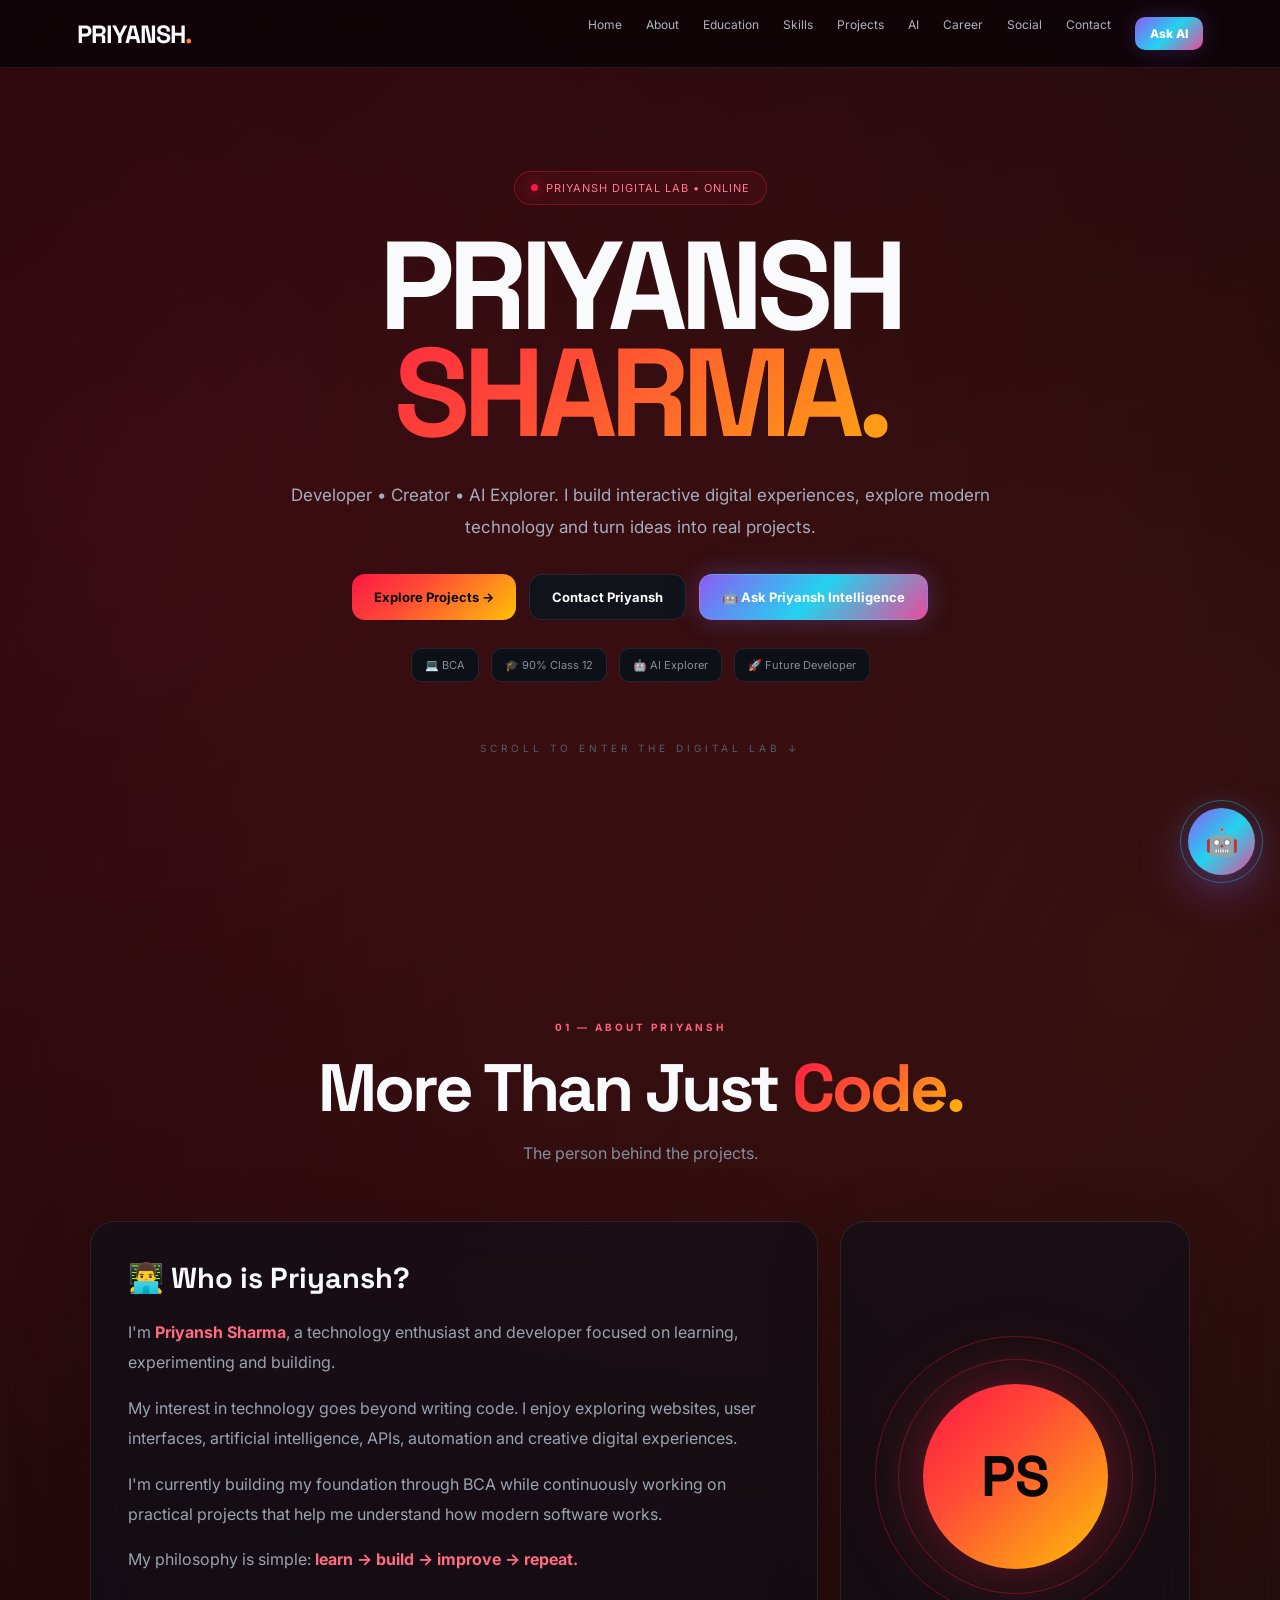
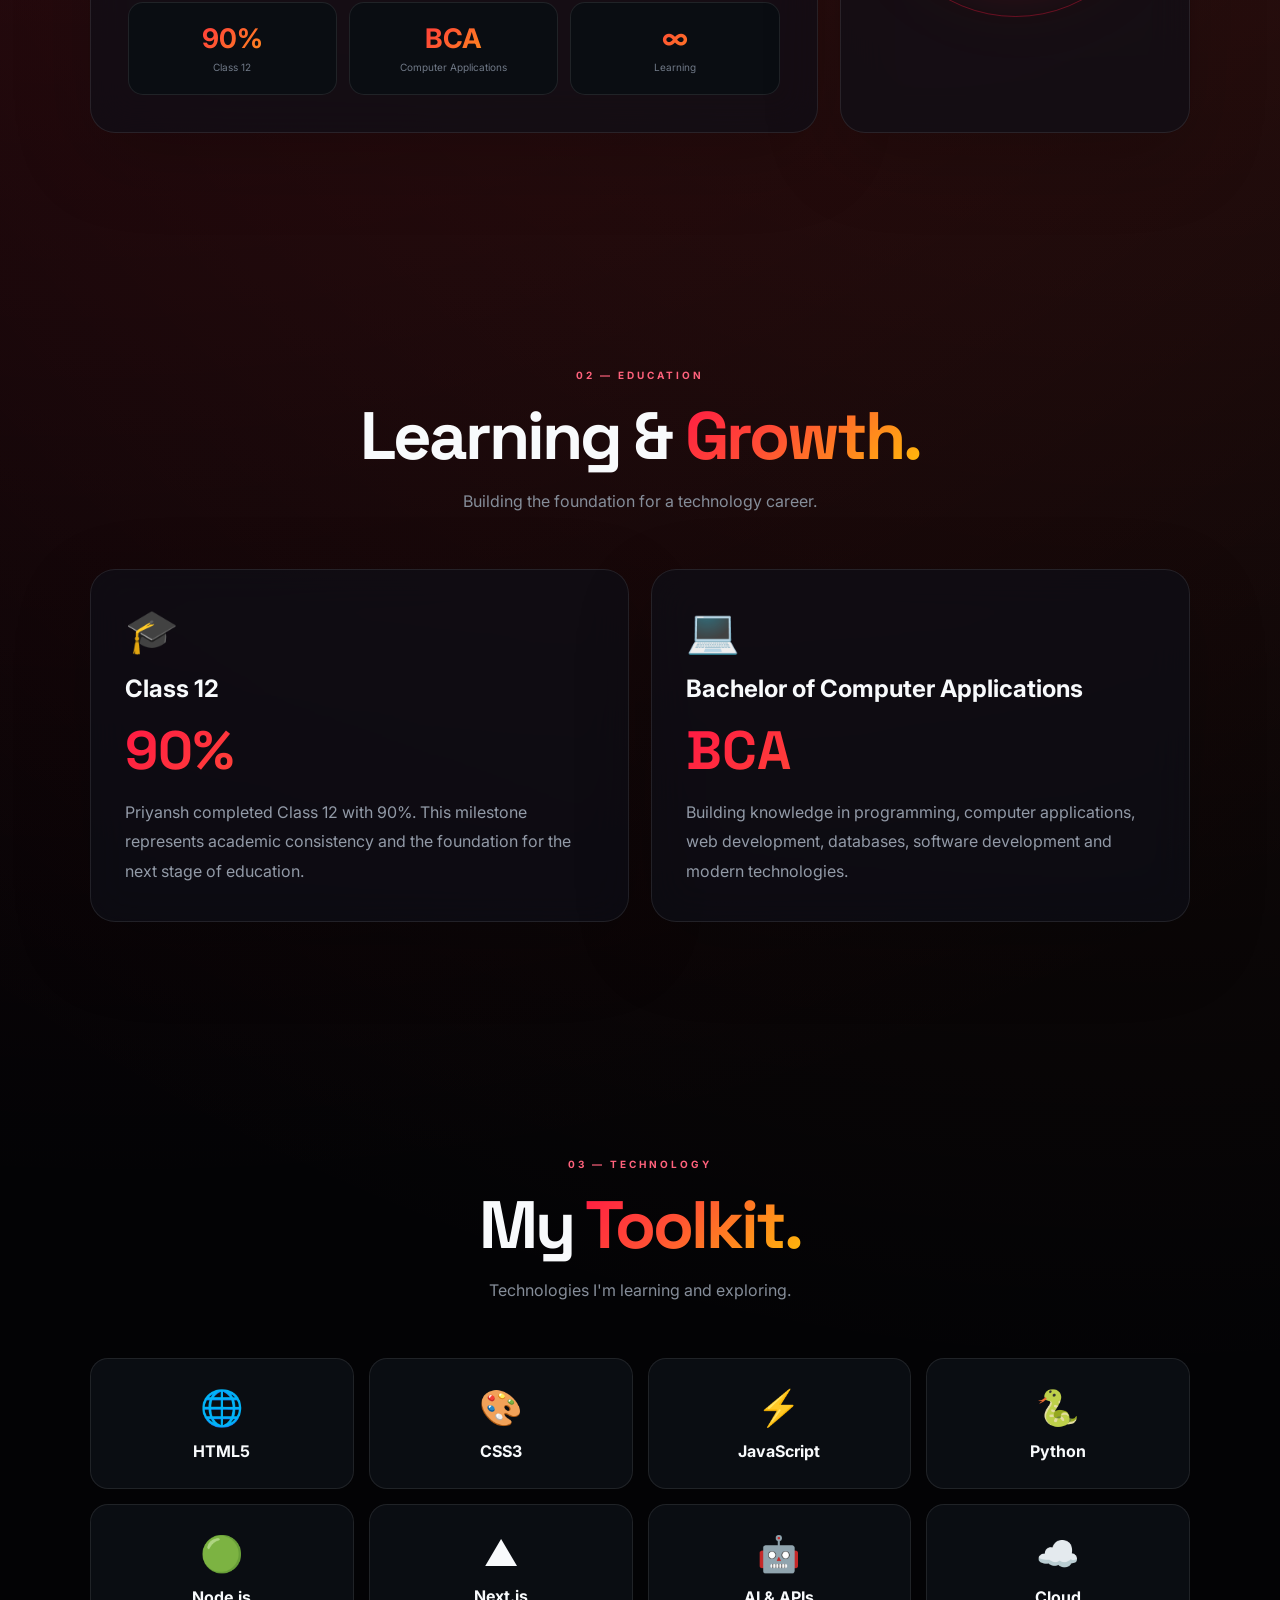
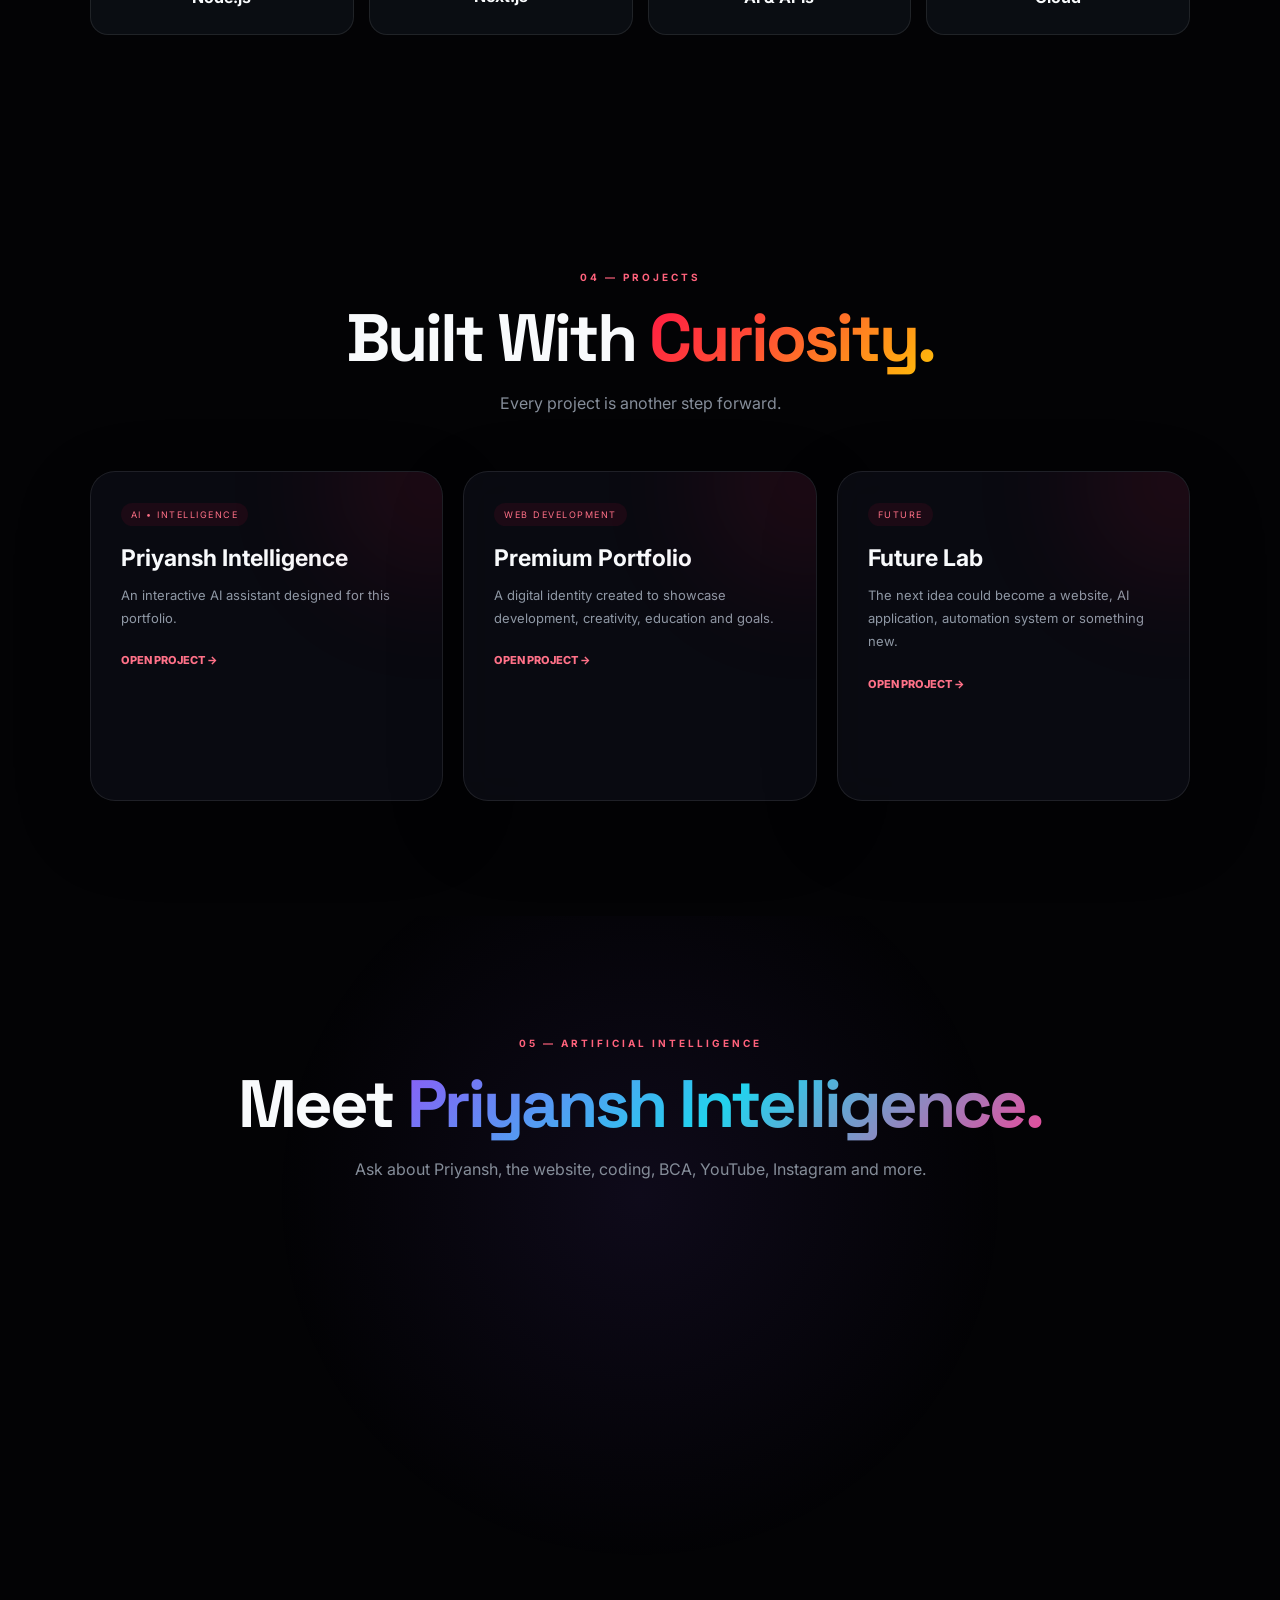
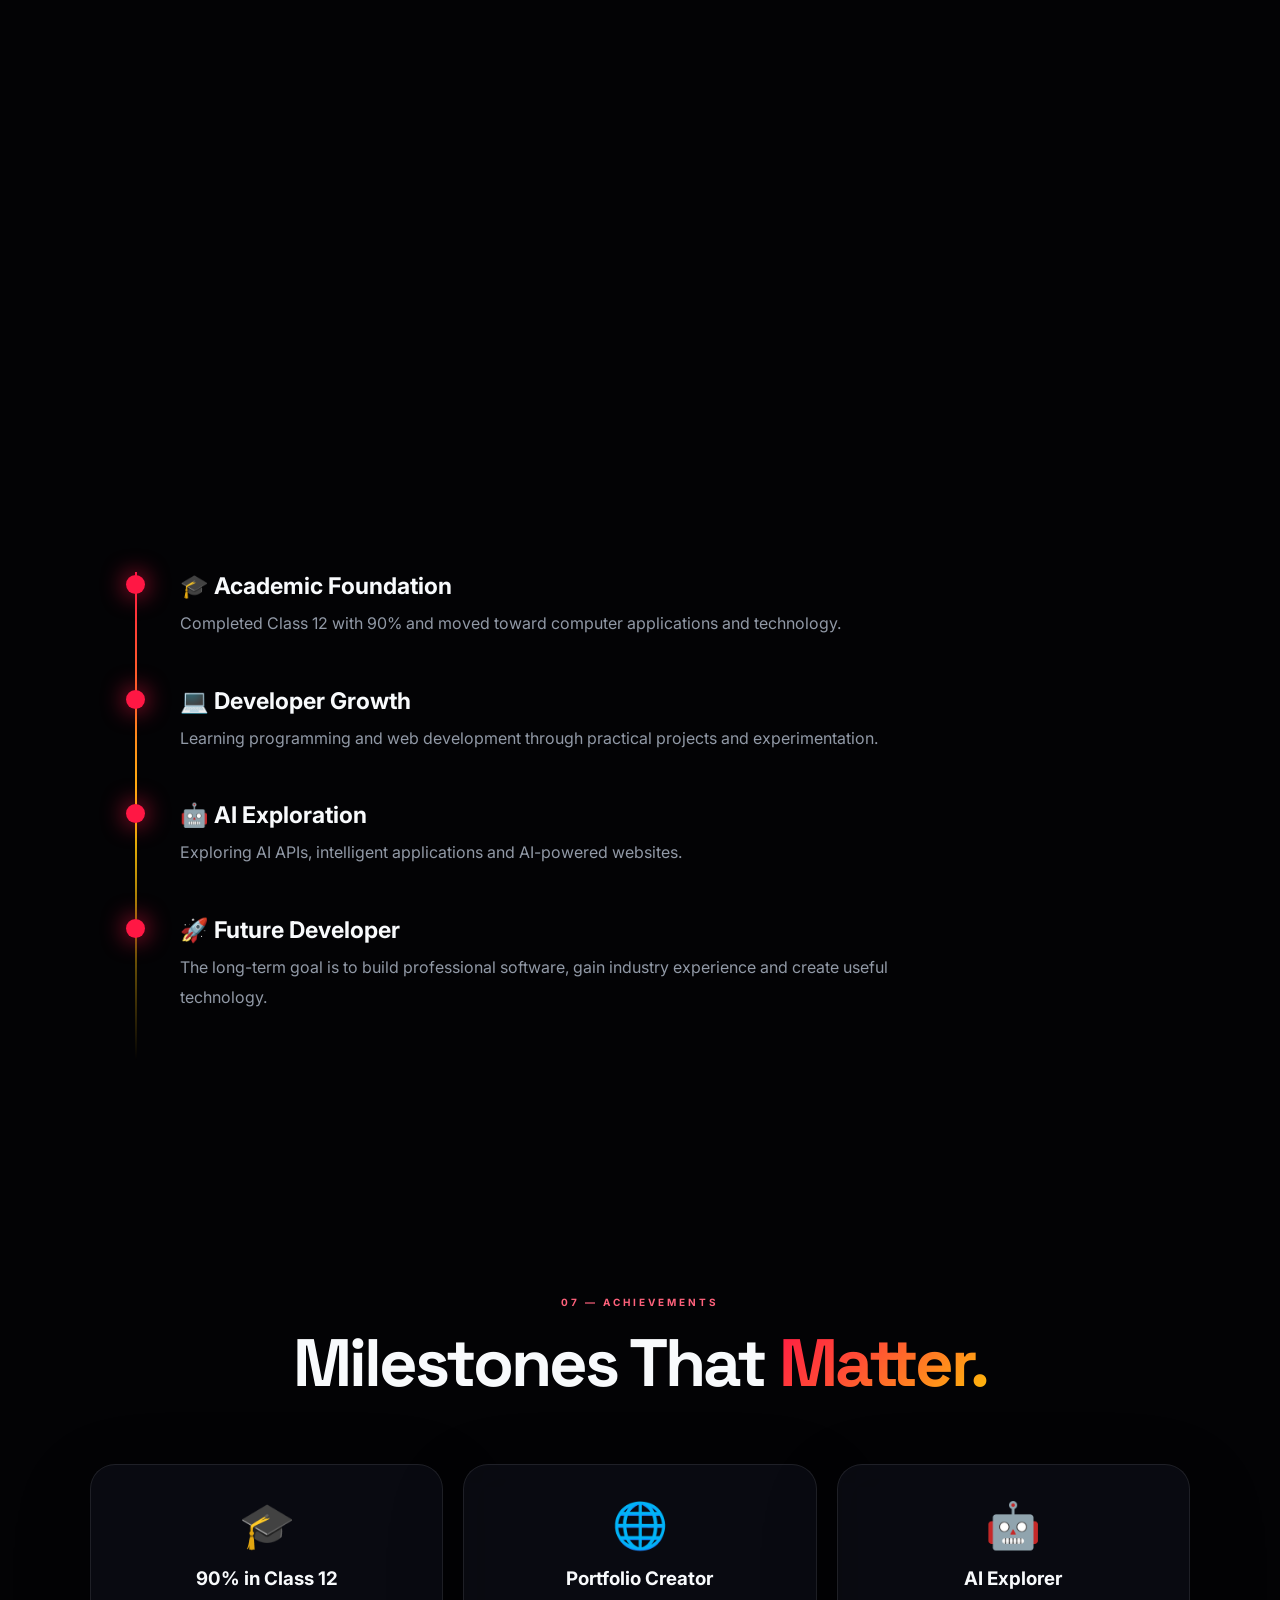
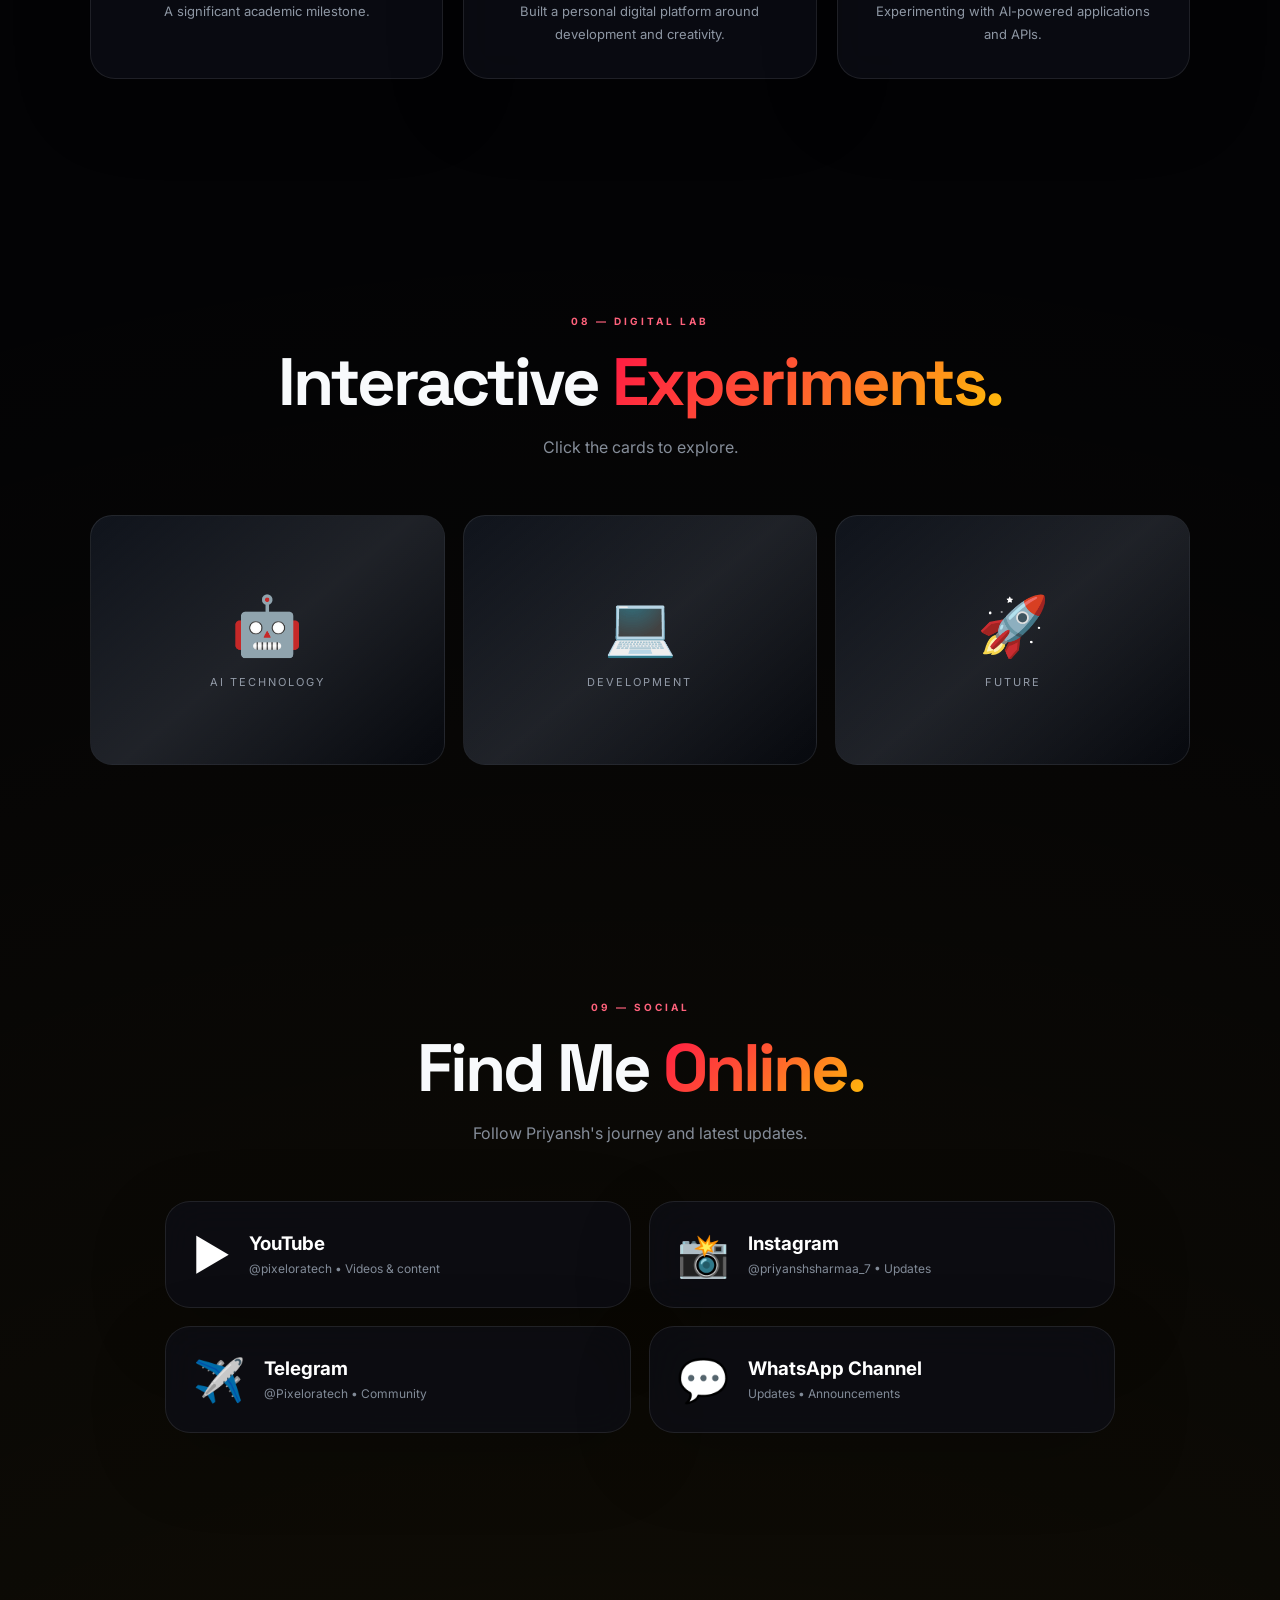
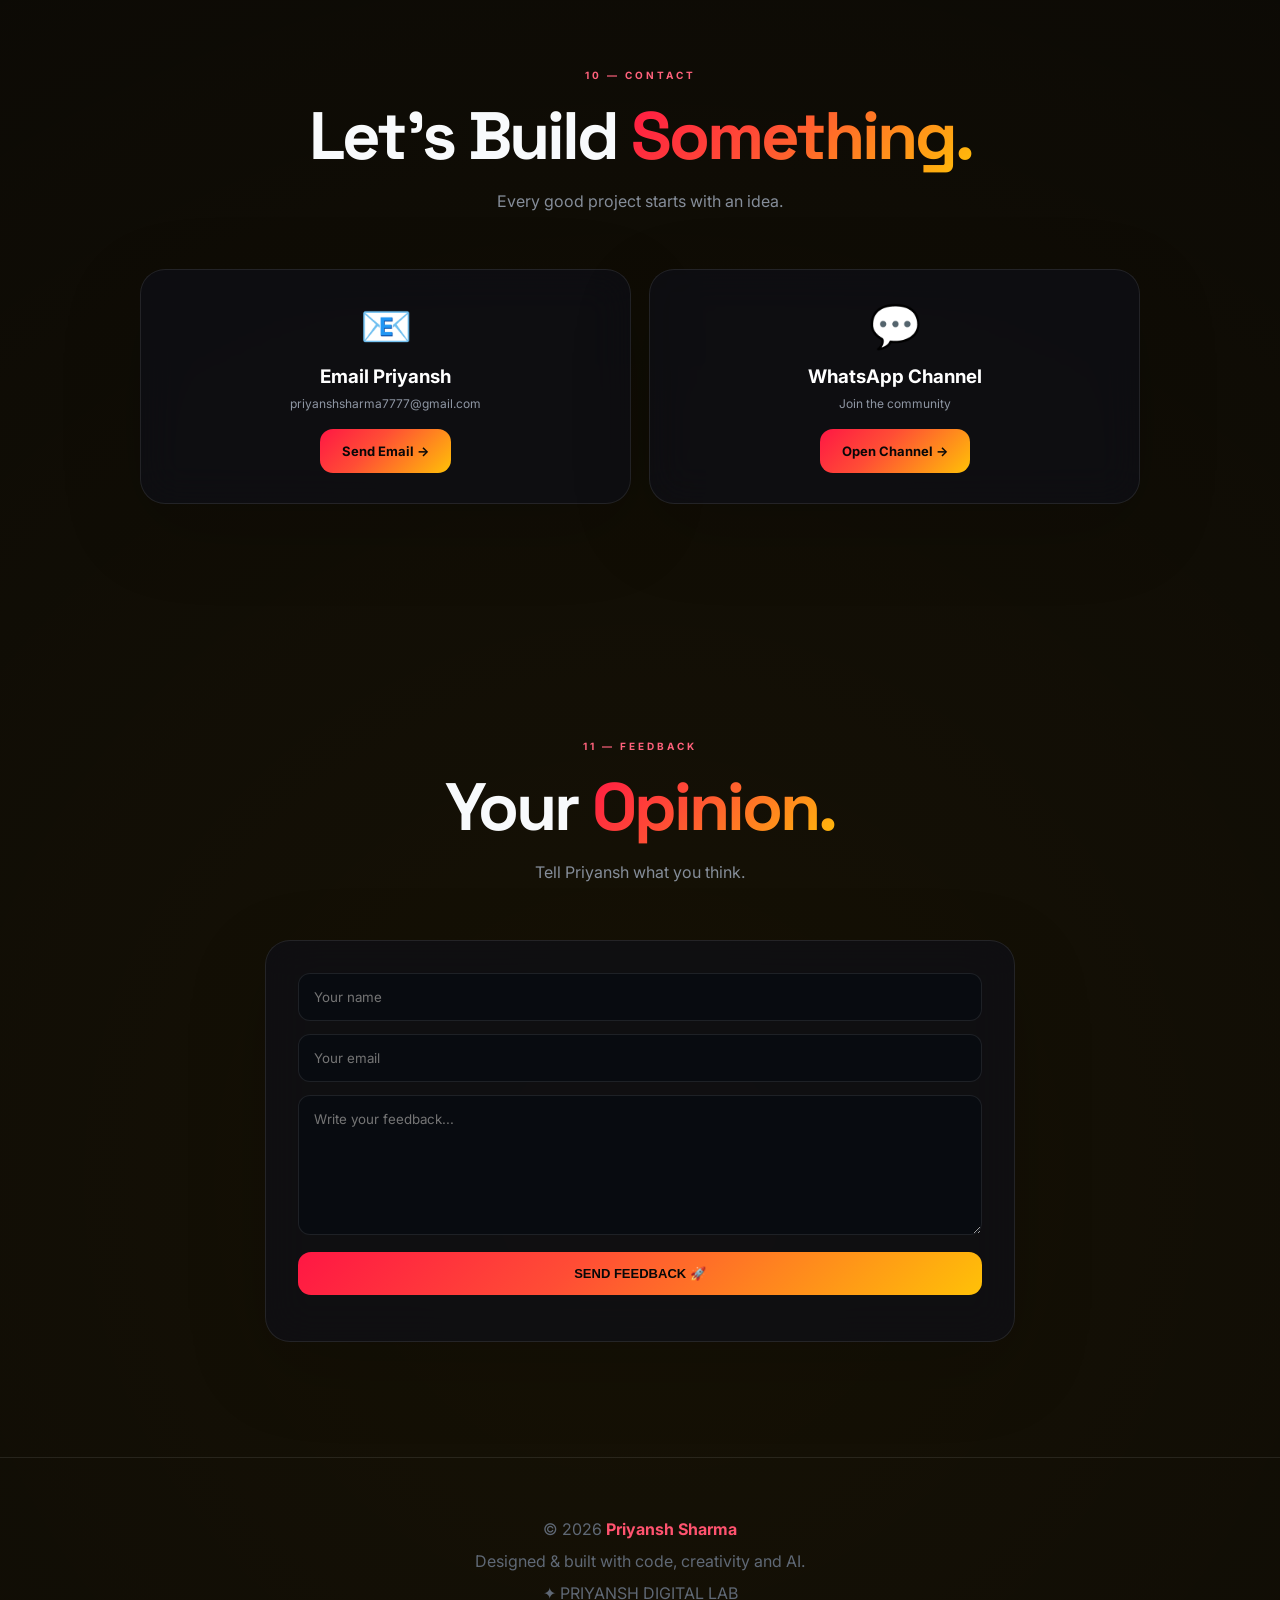
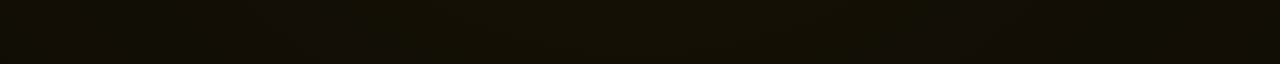
==== commit f55fb9f3: "Update fmt.Println message from 'Hello' to 'Goodbye'" ====
--- a/index.html
+++ b/index.html
@@ -1,17 +1,22 @@
-```html
 <!DOCTYPE html>
 <html lang="en">
 <head>
 <meta charset="UTF-8">
 <meta name="viewport" content="width=device-width,initial-scale=1.0">
-<meta name="description" content="Priyansh Sharma — Developer, Creator and AI Explorer. Explore projects, achievements, social links and Priyansh AI.">
+
+<meta name="description"
+content="Priyansh Sharma — Developer, Creator and AI Explorer. Explore projects, achievements, social links and Priyansh Intelligence.">
+
 <meta name="theme-color" content="#050509">
 
 <title>Priyansh Sharma | Developer • Creator • AI</title>
 
+<link rel="preconnect" href="https://fonts.googleapis.com">
+<link rel="preconnect" href="https://fonts.gstatic.com" crossorigin>
+
+<link href="https://fonts.googleapis.com/css2?family=Inter:wght@400;500;600;700;800&family=Space+Grotesk:wght@500;600;700&display=swap" rel="stylesheet">
+
 <style>
-@import url('https://fonts.googleapis.com/css2?family=Inter:wght@400;500;600;700;800&family=Space+Grotesk:wght@500;600;700&display=swap');
-
 *{
  margin:0;
  padding:0;
@@ -23,16 +28,19 @@
  --bg:#030305;
  --bg2:#07080d;
  --card:rgba(14,16,24,.68);
- --card2:rgba(20,22,31,.85);
  --line:rgba(255,255,255,.09);
  --text:#f8fafc;
  --muted:#969daa;
+
  --red:#ff1744;
- --red2:#ff4567;
  --orange:#ff6b35;
  --yellow:#ffc107;
- --pink:#ff3d81;
- --cyan:#22d3ee;
+
+ /* AI HAS DIFFERENT COLORS */
+ --ai:#8b5cf6;
+ --ai2:#22d3ee;
+ --ai3:#ec4899;
+ --aiGradient:linear-gradient(135deg,#8b5cf6,#22d3ee,#ec4899);
 
  --gradient:linear-gradient(
   135deg,
@@ -57,9 +65,7 @@
  overflow-x:hidden;
 }
 
-/* ===============================
-   BACKGROUND
-================================ */
+/* BACKGROUND */
 
 #canvas{
  position:fixed;
@@ -107,9 +113,7 @@
  box-shadow:0 0 20px #ff1744;
 }
 
-/* ===============================
-   NAVBAR
-================================ */
+/* NAV */
 
 nav{
  position:fixed;
@@ -157,9 +161,10 @@
 .navAI{
  padding:9px 15px!important;
  border-radius:10px;
- color:#090909!important;
- background:var(--gradient);
+ color:white!important;
+ background:var(--aiGradient);
  font-weight:800;
+ box-shadow:0 0 25px rgba(139,92,246,.25);
 }
 
 .menu{
@@ -168,9 +173,7 @@
  cursor:pointer;
 }
 
-/* ===============================
-   COMMON
-================================ */
+/* COMMON */
 
 section{
  padding:115px 7%;
@@ -262,8 +265,8 @@
  opacity:0;
  transform:translateY(45px);
  transition:
-  opacity .9s ease,
-  transform .9s cubic-bezier(.2,.8,.2,1);
+ opacity .9s ease,
+ transform .9s cubic-bezier(.2,.8,.2,1);
 }
 
 .reveal.active{
@@ -271,9 +274,7 @@
  transform:none;
 }
 
-/* ===============================
-   HERO
-================================ */
+/* HERO */
 
 .hero{
  min-height:100vh;
@@ -367,9 +368,7 @@
  50%{transform:translateY(9px)}
 }
 
-/* ===============================
-   ABOUT
-================================ */
+/* ABOUT */
 
 .aboutGrid{
  max-width:1150px;
@@ -484,9 +483,7 @@
  font-size:10px;
 }
 
-/* ===============================
-   EDUCATION
-================================ */
+/* EDUCATION */
 
 .education{
  max-width:1100px;
@@ -522,9 +519,7 @@
  line-height:1.85;
 }
 
-/* ===============================
-   SKILLS
-================================ */
+/* SKILLS */
 
 .skills{
  max-width:1100px;
@@ -554,9 +549,7 @@
  margin-bottom:12px;
 }
 
-/* ===============================
-   PROJECTS
-================================ */
+/* PROJECTS */
 
 .projects{
  max-width:1150px;
@@ -622,13 +615,11 @@
  font-weight:800;
 }
 
-/* ===============================
-   AI
-================================ */
+/* AI */
 
 .aiSection{
  background:
- radial-gradient(circle at 50% 30%,rgba(255,23,68,.07),transparent 40%);
+ radial-gradient(circle at 50% 30%,rgba(139,92,246,.09),transparent 40%);
 }
 
 .aiGrid{
@@ -641,14 +632,23 @@
 
 .aiMain{
  padding:35px;
+ border-color:rgba(139,92,246,.25);
+}
+
+.aiMain:hover{
+ border-color:rgba(34,211,238,.55);
+ box-shadow:
+ 0 30px 90px rgba(0,0,0,.45),
+ 0 0 60px rgba(139,92,246,.12);
 }
 
 .aiBadge{
  display:inline-flex;
  padding:7px 11px;
  border-radius:30px;
- background:rgba(255,23,68,.08);
- color:#ff7188;
+ background:rgba(139,92,246,.10);
+ border:1px solid rgba(139,92,246,.22);
+ color:#a78bfa;
  font-size:9px;
  letter-spacing:2px;
 }
@@ -674,13 +674,29 @@
  padding:13px;
  border-radius:12px;
  background:#090c12;
- border:1px solid var(--line);
- color:#8f97a4;
+ border:1px solid rgba(139,92,246,.15);
+ color:#9ba3b0;
  font-size:11px;
+ transition:.3s;
+}
+
+.aiFeature:hover{
+ transform:translateY(-4px);
+ border-color:#22d3ee;
+ color:#e5e7eb;
+}
+
+.aiButton{
+ background:var(--aiGradient)!important;
+ color:white!important;
+ box-shadow:
+ 0 0 25px rgba(139,92,246,.25),
+ 0 0 45px rgba(34,211,238,.08);
 }
 
 .aiSide{
  padding:30px;
+ border-color:rgba(34,211,238,.20);
 }
 
 .aiOrb{
@@ -688,19 +704,42 @@
  height:145px;
  margin:10px auto 25px;
  border-radius:50%;
- background:var(--gradient);
+ background:var(--aiGradient);
  display:flex;
  align-items:center;
  justify-content:center;
  font-size:55px;
- box-shadow:0 0 65px rgba(255,23,68,.28);
+ box-shadow:
+ 0 0 65px rgba(139,92,246,.28),
+ 0 0 110px rgba(34,211,238,.12);
  animation:orb 3s ease-in-out infinite;
+ position:relative;
+}
+
+.aiOrb:before,
+.aiOrb:after{
+ content:"";
+ position:absolute;
+ border:1px solid rgba(34,211,238,.35);
+ border-radius:50%;
+}
+
+.aiOrb:before{
+ inset:-18px;
+ animation:spin 6s linear infinite;
+}
+
+.aiOrb:after{
+ inset:-35px;
+ animation:spinReverse 10s linear infinite;
 }
 
 @keyframes orb{
  50%{
   transform:scale(1.08) rotate(4deg);
-  box-shadow:0 0 100px rgba(255,23,68,.4);
+  box-shadow:
+   0 0 100px rgba(139,92,246,.4),
+   0 0 140px rgba(34,211,238,.16);
  }
 }
 
@@ -711,12 +750,10 @@
 }
 
 .aiStatus span{
- color:#ff536f;
-}
-
-/* ===============================
-   CAREER
-================================ */
+ color:#22d3ee;
+}
+
+/* CAREER */
 
 .timeline{
  max-width:1050px;
@@ -749,6 +786,11 @@
  border-radius:50%;
  background:#ff1744;
  box-shadow:0 0 25px #ff1744;
+ animation:timelinePulse 2s infinite;
+}
+
+@keyframes timelinePulse{
+ 50%{transform:scale(1.35);opacity:.65}
 }
 
 .timelineItem h3{
@@ -762,9 +804,7 @@
  line-height:1.85;
 }
 
-/* ===============================
-   ACHIEVEMENTS
-================================ */
+/* ACHIEVEMENTS */
 
 .achievements{
  max-width:1100px;
@@ -798,9 +838,72 @@
  font-size:13px;
 }
 
-/* ===============================
-   SOCIAL
-================================ */
+/* SHOWCASE */
+
+.showcase{
+ max-width:1100px;
+ margin:auto;
+ display:grid;
+ grid-template-columns:repeat(3,1fr);
+ gap:18px;
+}
+
+.showBox{
+ height:250px;
+ position:relative;
+ overflow:hidden;
+ border-radius:22px;
+ border:1px solid var(--line);
+ background:linear-gradient(135deg,#11151d,#080a0f);
+ cursor:pointer;
+}
+
+.showBox:after{
+ content:"";
+ position:absolute;
+ inset:-100%;
+ background:linear-gradient(
+ 120deg,
+ transparent 35%,
+ rgba(255,255,255,.08),
+ transparent 65%
+ );
+ transform:rotate(20deg);
+ animation:shine 5s linear infinite;
+}
+
+@keyframes shine{
+ to{transform:translateX(60%) rotate(20deg)}
+}
+
+.showContent{
+ position:absolute;
+ inset:0;
+ display:flex;
+ flex-direction:column;
+ justify-content:center;
+ align-items:center;
+ z-index:2;
+}
+
+.showIcon{
+ font-size:58px;
+ transition:.5s;
+}
+
+.showBox:hover .showIcon{
+ transform:scale(1.3) translateY(-8px);
+ filter:drop-shadow(0 0 20px #ff1744);
+}
+
+.showContent span{
+ margin-top:15px;
+ color:#929aa7;
+ font-size:11px;
+ letter-spacing:2px;
+}
+
+/* SOCIAL */
 
 .socialGrid{
  max-width:950px;
@@ -834,9 +937,7 @@
  font-size:12px;
 }
 
-/* ===============================
-   CONTACT BUTTONS
-================================ */
+/* CONTACT */
 
 .contactGrid{
  max-width:1000px;
@@ -869,9 +970,7 @@
  margin-top:18px;
 }
 
-/* ===============================
-   FEEDBACK
-================================ */
+/* FEEDBACK */
 
 .feedback{
  max-width:750px;
@@ -903,77 +1002,7 @@
  resize:vertical;
 }
 
-/* ===============================
-   PREMIUM SHOWCASE
-================================ */
-
-.showcase{
- max-width:1100px;
- margin:auto;
- display:grid;
- grid-template-columns:repeat(3,1fr);
- gap:18px;
-}
-
-.showBox{
- height:250px;
- position:relative;
- overflow:hidden;
- border-radius:22px;
- border:1px solid var(--line);
- background:
- linear-gradient(135deg,#11151d,#080a0f);
- cursor:pointer;
-}
-
-.showBox:after{
- content:"";
- position:absolute;
- inset:-100%;
- background:linear-gradient(
-  120deg,
-  transparent 35%,
-  rgba(255,255,255,.08),
-  transparent 65%
- );
- transform:rotate(20deg);
- animation:shine 5s linear infinite;
-}
-
-@keyframes shine{
- to{transform:translateX(60%) rotate(20deg)}
-}
-
-.showContent{
- position:absolute;
- inset:0;
- display:flex;
- flex-direction:column;
- justify-content:center;
- align-items:center;
- z-index:2;
-}
-
-.showIcon{
- font-size:58px;
- transition:.5s;
-}
-
-.showBox:hover .showIcon{
- transform:scale(1.3) translateY(-8px);
- filter:drop-shadow(0 0 20px #ff1744);
-}
-
-.showContent span{
- margin-top:15px;
- color:#929aa7;
- font-size:11px;
- letter-spacing:2px;
-}
-
-/* ===============================
-   CHAT
-================================ */
+/* AI CHAT */
 
 .aiFloating{
  position:fixed;
@@ -983,11 +1012,13 @@
  height:67px;
  border:0;
  border-radius:50%;
- background:var(--gradient);
+ background:var(--aiGradient);
  font-size:27px;
  cursor:pointer;
  z-index:8000;
- box-shadow:0 15px 50px rgba(255,23,68,.4);
+ box-shadow:
+ 0 15px 50px rgba(139,92,246,.4),
+ 0 0 35px rgba(34,211,238,.12);
  animation:aiFloat 2s infinite;
 }
 
@@ -995,9 +1026,13 @@
  content:"";
  position:absolute;
  inset:-8px;
- border:1px solid rgba(255,23,68,.3);
+ border:1px solid rgba(34,211,238,.4);
  border-radius:50%;
  animation:ring 2s infinite;
+}
+
+@keyframes aiFloat{
+ 50%{transform:translateY(-7px) rotate(4deg)}
 }
 
 @keyframes ring{
@@ -1012,14 +1047,16 @@
  display:none;
  right:25px;
  bottom:105px;
- width:400px;
+ width:430px;
  max-width:calc(100vw - 30px);
  z-index:7999;
- background:#090c12;
- border:1px solid rgba(255,23,68,.32);
+ background:#080a12;
+ border:1px solid rgba(139,92,246,.45);
  border-radius:22px;
  overflow:hidden;
- box-shadow:0 30px 100px rgba(0,0,0,.75);
+ box-shadow:
+ 0 30px 100px rgba(0,0,0,.75),
+ 0 0 60px rgba(139,92,246,.12);
 }
 
 .chat.show{
@@ -1042,15 +1079,19 @@
  padding:17px;
  display:flex;
  justify-content:space-between;
+ align-items:center;
  background:linear-gradient(
   135deg,
-  rgba(255,23,68,.17),
-  rgba(255,107,53,.08)
+  rgba(139,92,246,.20),
+  rgba(34,211,238,.10)
  );
+ border-bottom:1px solid rgba(139,92,246,.18);
 }
 
 .chatHead b{
- color:#ff7188;
+ background:var(--aiGradient);
+ -webkit-background-clip:text;
+ color:transparent;
 }
 
 .chatClose{
@@ -1059,30 +1100,100 @@
 }
 
 .chatBody{
- height:360px;
+ height:390px;
  overflow-y:auto;
  padding:15px;
+ scroll-behavior:smooth;
+}
+
+/* QUESTION BUTTONS */
+
+.aiQuestions{
+ display:flex;
+ gap:7px;
+ flex-wrap:wrap;
+ padding:0 15px 12px;
+}
+
+.aiQ{
+ border:1px solid rgba(139,92,246,.22);
+ background:rgba(139,92,246,.06);
+ color:#b7a5ff;
+ padding:8px 11px;
+ border-radius:30px;
+ font-size:10px;
+ cursor:pointer;
+ transition:.3s;
+}
+
+.aiQ:hover{
+ transform:translateY(-3px);
+ border-color:#22d3ee;
+ color:#67e8f9;
+ box-shadow:0 0 20px rgba(34,211,238,.10);
 }
 
 .message{
  padding:11px 14px;
  margin-bottom:10px;
  border-radius:13px;
- max-width:88%;
+ max-width:90%;
  font-size:13px;
- line-height:1.65;
+ line-height:1.7;
  white-space:pre-wrap;
+ animation:messageIn .35s ease;
+}
+
+@keyframes messageIn{
+ from{
+  opacity:0;
+  transform:translateY(8px) scale(.98);
+ }
+ to{
+  opacity:1;
+  transform:none;
+ }
 }
 
 .message.bot{
- background:#151923;
+ background:linear-gradient(
+  135deg,
+  rgba(139,92,246,.12),
+  rgba(34,211,238,.06)
+ );
+ border:1px solid rgba(139,92,246,.13);
  color:#e1e5eb;
 }
 
 .message.user{
  margin-left:auto;
- background:var(--gradient);
- color:#080808;
+ background:var(--aiGradient);
+ color:white;
+}
+
+.typing{
+ display:flex;
+ gap:5px;
+ align-items:center;
+ padding:13px 15px!important;
+}
+
+.typing i{
+ width:6px;
+ height:6px;
+ background:#22d3ee;
+ border-radius:50%;
+ animation:typeDot 1s infinite;
+}
+
+.typing i:nth-child(2){animation-delay:.15s}
+.typing i:nth-child(3){animation-delay:.3s}
+
+@keyframes typeDot{
+ 50%{
+  transform:translateY(-5px);
+  opacity:.5;
+ }
 }
 
 .chatInput{
@@ -1100,14 +1211,13 @@
  width:50px;
  border:0;
  border-radius:10px;
- background:var(--gradient);
+ background:var(--aiGradient);
+ color:white;
  cursor:pointer;
  font-size:18px;
 }
 
-/* ===============================
-   MODAL
-================================ */
+/* MODAL */
 
 .modal{
  display:none;
@@ -1158,9 +1268,7 @@
  line-height:1.9;
 }
 
-/* ===============================
-   FOOTER
-================================ */
+/* FOOTER */
 
 footer{
  text-align:center;
@@ -1174,9 +1282,7 @@
  color:#ff536f;
 }
 
-/* ===============================
-   MOBILE
-================================ */
+/* MOBILE */
 
 @media(max-width:950px){
 
@@ -1239,6 +1345,10 @@
   bottom:18px;
  }
 
+ .chatBody{
+  height:350px;
+ }
+
 }
 </style>
 </head>
@@ -1250,1110 +1360,1033 @@
 <div id="canvas"></div>
 <div class="cursor" id="cursor"></div>
 
-
-<!-- ================= NAV ================= -->
+<!-- NAV -->
 
 <nav>
 
- <div class="logo">
-  PRIYANSH<span>.</span>
- </div>
-
- <div class="navLinks">
-  <a href="#home">Home</a>
-  <a href="#about">About</a>
-  <a href="#education">Education</a>
-  <a href="#skills">Skills</a>
-  <a href="#projects">Projects</a>
-  <a href="#ai">AI</a>
-  <a href="#career">Career</a>
-  <a href="#social">Social</a>
-  <a href="#contact">Contact</a>
-  <a class="navAI" href="#ai">Ask AI</a>
- </div>
-
- <div class="menu">☰</div>
+<div class="logo">
+PRIYANSH<span>.</span>
+</div>
+
+<div class="navLinks">
+
+<a href="#home">Home</a>
+<a href="#about">About</a>
+<a href="#education">Education</a>
+<a href="#skills">Skills</a>
+<a href="#projects">Projects</a>
+<a href="#ai">AI</a>
+<a href="#career">Career</a>
+<a href="#social">Social</a>
+<a href="#contact">Contact</a>
+
+<a class="navAI" href="#ai">
+Ask AI
+</a>
+
+</div>
+
+<div class="menu">☰</div>
 
 </nav>
 
 
-<!-- ================= HERO ================= -->
+<!-- HERO -->
 
 <section class="hero" id="home">
 
- <div class="heroContent reveal">
-
-  <div class="live">
-   <span class="liveDot"></span>
-   PRIYANSH DIGITAL LAB • ONLINE
-  </div>
-
-  <h1>
-   <span class="line">PRIYANSH</span>
-   <span class="line gradient">SHARMA.</span>
-  </h1>
-
-  <p class="heroDescription">
-   Developer • Creator • AI Explorer.
-   I build interactive digital experiences,
-   explore modern technology and turn ideas
-   into real projects.
-  </p>
-
-  <div class="buttons">
-
-   <a class="btn primary" href="#projects">
-    Explore Projects →
-   </a>
-
-   <a class="btn" href="#contact">
-    Contact Priyansh
-   </a>
-
-   <a class="btn" href="#ai">
-    🤖 Ask Priyansh AI
-   </a>
-
-  </div>
-
-  <div class="heroMini">
-
-   <span class="mini">💻 BCA</span>
-   <span class="mini">🎓 90% Class 12</span>
-   <span class="mini">🤖 AI Explorer</span>
-   <span class="mini">🚀 Future Developer</span>
-
-  </div>
-
-  <div class="scroll">
-   SCROLL TO ENTER THE DIGITAL LAB ↓
-  </div>
-
- </div>
+<div class="heroContent reveal">
+
+<div class="live">
+<span class="liveDot"></span>
+PRIYANSH DIGITAL LAB • ONLINE
+</div>
+
+<h1>
+<span class="line">PRIYANSH</span>
+<span class="line gradient">SHARMA.</span>
+</h1>
+
+<p class="heroDescription">
+Developer • Creator • AI Explorer.
+I build interactive digital experiences,
+explore modern technology and turn ideas
+into real projects.
+</p>
+
+<div class="buttons">
+
+<a class="btn primary" href="#projects">
+Explore Projects →
+</a>
+
+<a class="btn" href="#contact">
+Contact Priyansh
+</a>
+
+<a class="btn aiButton" href="#ai">
+🤖 Ask Priyansh Intelligence
+</a>
+
+</div>
+
+<div class="heroMini">
+
+<span class="mini">💻 BCA</span>
+<span class="mini">🎓 90% Class 12</span>
+<span class="mini">🤖 AI Explorer</span>
+<span class="mini">🚀 Future Developer</span>
+
+</div>
+
+<div class="scroll">
+SCROLL TO ENTER THE DIGITAL LAB ↓
+</div>
+
+</div>
 
 </section>
 
 
-<!-- ================= ABOUT ================= -->
+<!-- ABOUT -->
 
 <section id="about">
 
- <div class="title reveal">
-
-  <small>01 — ABOUT PRIYANSH</small>
-
-  <h2>
-   More Than Just
-   <span class="gradient">Code.</span>
-  </h2>
-
-  <p>
-   The person behind the projects.
-  </p>
-
- </div>
-
-
- <div class="aboutGrid">
-
-  <div class="glass aboutText reveal">
-
-   <h3>
-    👨‍💻 Who is Priyansh?
-   </h3>
-
-   <p>
-    I'm <span class="highlight">Priyansh Sharma</span>,
-    a technology enthusiast and developer focused on
-    learning, experimenting and building.
-   </p>
-
-   <p>
-    My interest in technology goes beyond writing code.
-    I enjoy exploring websites, user interfaces,
-    artificial intelligence, APIs, automation and
-    creative digital experiences.
-   </p>
-
-   <p>
-    I'm currently building my foundation through BCA
-    while continuously working on practical projects
-    that help me understand how modern software works.
-   </p>
-
-   <p>
-    My philosophy is simple:
-    <span class="highlight">
-     learn → build → improve → repeat.
-    </span>
-   </p>
-
-   <div class="stats">
-
-    <div class="stat">
-     <b>90%</b>
-     <span>Class 12</span>
-    </div>
-
-    <div class="stat">
-     <b>BCA</b>
-     <span>Computer Applications</span>
-    </div>
-
-    <div class="stat">
-     <b>∞</b>
-     <span>Learning</span>
-    </div>
-
-   </div>
-
-  </div>
-
-
-  <div class="glass profile reveal">
-
-   <div class="profileCore">
-    PS
-   </div>
-
-  </div>
-
- </div>
+<div class="title reveal">
+
+<small>01 — ABOUT PRIYANSH</small>
+
+<h2>
+More Than Just
+<span class="gradient">Code.</span>
+</h2>
+
+<p>
+The person behind the projects.
+</p>
+
+</div>
+
+<div class="aboutGrid">
+
+<div class="glass aboutText reveal">
+
+<h3>
+👨‍💻 Who is Priyansh?
+</h3>
+
+<p>
+I'm <span class="highlight">Priyansh Sharma</span>,
+a technology enthusiast and developer focused on
+learning, experimenting and building.
+</p>
+
+<p>
+My interest in technology goes beyond writing code.
+I enjoy exploring websites, user interfaces,
+artificial intelligence, APIs, automation and
+creative digital experiences.
+</p>
+
+<p>
+I'm currently building my foundation through BCA
+while continuously working on practical projects
+that help me understand how modern software works.
+</p>
+
+<p>
+My philosophy is simple:
+<span class="highlight">
+learn → build → improve → repeat.
+</span>
+</p>
+
+<div class="stats">
+
+<div class="stat">
+<b>90%</b>
+<span>Class 12</span>
+</div>
+
+<div class="stat">
+<b>BCA</b>
+<span>Computer Applications</span>
+</div>
+
+<div class="stat">
+<b>∞</b>
+<span>Learning</span>
+</div>
+
+</div>
+
+</div>
+
+<div class="glass profile reveal">
+
+<div class="profileCore">
+PS
+</div>
+
+</div>
+
+</div>
 
 </section>
 
 
-<!-- ================= EDUCATION ================= -->
+<!-- EDUCATION -->
 
 <section id="education">
 
- <div class="title reveal">
-
-  <small>02 — EDUCATION</small>
-
-  <h2>
-   Learning &
-   <span class="gradient">Growth.</span>
-  </h2>
-
-  <p>
-   Building the foundation for a technology career.
-  </p>
-
- </div>
-
-
- <div class="education">
-
-  <div class="glass edu reveal">
-
-   <div class="eduIcon">🎓</div>
-
-   <h3>
-    Class 12
-   </h3>
-
-   <div class="percent">
-    90%
-   </div>
-
-   <p>
-    A major academic milestone that strengthened
-    consistency, discipline and the foundation
-    for the next stage of education.
-   </p>
-
-  </div>
-
-
-  <div class="glass edu reveal">
-
-   <div class="eduIcon">💻</div>
-
-   <h3>
-    Bachelor of Computer Applications
-   </h3>
-
-   <div class="percent">
-    BCA
-   </div>
-
-   <p>
-    Building knowledge in programming, computer
-    applications, web development, databases,
-    software development and modern technologies.
-   </p>
-
-  </div>
-
- </div>
+<div class="title reveal">
+
+<small>02 — EDUCATION</small>
+
+<h2>
+Learning &
+<span class="gradient">Growth.</span>
+</h2>
+
+<p>
+Building the foundation for a technology career.
+</p>
+
+</div>
+
+<div class="education">
+
+<div class="glass edu reveal">
+
+<div class="eduIcon">🎓</div>
+
+<h3>Class 12</h3>
+
+<div class="percent">90%</div>
+
+<p>
+Priyansh completed Class 12 with 90%.
+This milestone represents academic consistency
+and the foundation for the next stage of education.
+</p>
+
+</div>
+
+<div class="glass edu reveal">
+
+<div class="eduIcon">💻</div>
+
+<h3>Bachelor of Computer Applications</h3>
+
+<div class="percent">BCA</div>
+
+<p>
+Building knowledge in programming, computer
+applications, web development, databases,
+software development and modern technologies.
+</p>
+
+</div>
+
+</div>
 
 </section>
 
 
-<!-- ================= SKILLS ================= -->
+<!-- SKILLS -->
 
 <section id="skills">
 
- <div class="title reveal">
-
-  <small>03 — TECHNOLOGY</small>
-
-  <h2>
-   My
-   <span class="gradient">Toolkit.</span>
-  </h2>
-
-  <p>
-   Technologies I'm learning and exploring.
-  </p>
-
- </div>
-
-
- <div class="skills">
-
-  <div class="skill reveal">
-   <div class="skillIcon">🌐</div>
-   <b>HTML5</b>
-  </div>
-
-  <div class="skill reveal">
-   <div class="skillIcon">🎨</div>
-   <b>CSS3</b>
-  </div>
-
-  <div class="skill reveal">
-   <div class="skillIcon">⚡</div>
-   <b>JavaScript</b>
-  </div>
-
-  <div class="skill reveal">
-   <div class="skillIcon">🐍</div>
-   <b>Python</b>
-  </div>
-
-  <div class="skill reveal">
-   <div class="skillIcon">🟢</div>
-   <b>Node.js</b>
-  </div>
-
-  <div class="skill reveal">
-   <div class="skillIcon">▲</div>
-   <b>Next.js</b>
-  </div>
-
-  <div class="skill reveal">
-   <div class="skillIcon">🤖</div>
-   <b>AI & APIs</b>
-  </div>
-
-  <div class="skill reveal">
-   <div class="skillIcon">☁️</div>
-   <b>Cloud</b>
-  </div>
+<div class="title reveal">
+
+<small>03 — TECHNOLOGY</small>
+
+<h2>
+My
+<span class="gradient">Toolkit.</span>
+</h2>
+
+<p>
+Technologies I'm learning and exploring.
+</p>
+
+</div>
+
+<div class="skills">
+
+<div class="skill reveal">
+<div class="skillIcon">🌐</div>
+<b>HTML5</b>
+</div>
+
+<div class="skill reveal">
+<div class="skillIcon">🎨</div>
+<b>CSS3</b>
+</div>
+
+<div class="skill reveal">
+<div class="skillIcon">⚡</div>
+<b>JavaScript</b>
+</div>
+
+<div class="skill reveal">
+<div class="skillIcon">🐍</div>
+<b>Python</b>
+</div>
+
+<div class="skill reveal">
+<div class="skillIcon">🟢</div>
+<b>Node.js</b>
+</div>
+
+<div class="skill reveal">
+<div class="skillIcon">▲</div>
+<b>Next.js</b>
+</div>
+
+<div class="skill reveal">
+<div class="skillIcon">🤖</div>
+<b>AI & APIs</b>
+</div>
+
+<div class="skill reveal">
+<div class="skillIcon">☁️</div>
+<b>Cloud</b>
+</div>
 
 </div>
 
 </section>
 
 
-<!-- ================= PROJECTS ================= -->
+<!-- PROJECTS -->
 
 <section id="projects">
 
- <div class="title reveal">
-
-  <small>04 — PROJECTS</small>
-
-  <h2>
-   Built With
-   <span class="gradient">Curiosity.</span>
-  </h2>
-
-  <p>
-   Every project is another step forward.
-  </p>
-
- </div>
-
-
- <div class="projects">
-
-  <div class="project glass reveal"
-       onclick="openModal(
-       '🤖 Priyansh AI',
-       'An AI assistant concept created inside Priyansh Digital Lab. It communicates with the backend API and can answer questions about technology, coding, programming and many other topics.'
-       )">
-
-   <span class="tag">
-    AI • API
-   </span>
-
-   <h3>
-    Priyansh AI
-   </h3>
-
-   <p>
-    A personal AI assistant designed to turn
-    this portfolio into an interactive experience.
-   </p>
-
-   <span class="projectArrow">
-    OPEN PROJECT →
-   </span>
-
-  </div>
-
-
-  <div class="project glass reveal"
-       onclick="openModal(
-       '🌐 Premium Portfolio',
-       'A long-form personal website combining responsive design, glassmorphism, animated interfaces, interactive sections and AI integration.'
-       )">
-
-   <span class="tag">
-    WEB DEVELOPMENT
-   </span>
-
-   <h3>
-    Premium Portfolio
-   </h3>
-
-   <p>
-    A digital identity created to showcase
-    development, creativity, education and goals.
-   </p>
-
-   <span class="projectArrow">
-    OPEN PROJECT →
-   </span>
-
-  </div>
-
-
-  <div class="project glass reveal"
-       onclick="openModal(
-       '🚀 Future Digital Lab',
-       'A continuously growing space for future applications, experiments, AI tools and new technology projects.'
-       )">
-
-   <span class="tag">
-    FUTURE
-   </span>
-
-   <h3>
-    Future Lab
-   </h3>
-
-   <p>
-    The next idea could become a website,
-    AI application, automation system or something new.
-   </p>
-
-   <span class="projectArrow">
-    OPEN PROJECT →
-   </span>
-
-  </div>
-
- </div>
+<div class="title reveal">
+
+<small>04 — PROJECTS</small>
+
+<h2>
+Built With
+<span class="gradient">Curiosity.</span>
+</h2>
+
+<p>
+Every project is another step forward.
+</p>
+
+</div>
+
+<div class="projects">
+
+<div class="project glass reveal"
+onclick="openModal(
+'🤖 Priyansh Intelligence',
+'Priyansh Intelligence is the interactive AI assistant inside this website. It can answer website questions and personal portfolio questions using a built-in knowledge system. If the backend is available, it can also use the API.'
+)">
+
+<span class="tag">AI • INTELLIGENCE</span>
+
+<h3>Priyansh Intelligence</h3>
+
+<p>
+An interactive AI assistant designed
+for this portfolio.
+</p>
+
+<span class="projectArrow">
+OPEN PROJECT →
+</span>
+
+</div>
+
+
+<div class="project glass reveal"
+onclick="openModal(
+'🌐 Premium Portfolio',
+'A long-form personal website combining responsive design, glassmorphism, animated interfaces, interactive sections and AI integration.'
+)">
+
+<span class="tag">WEB DEVELOPMENT</span>
+
+<h3>Premium Portfolio</h3>
+
+<p>
+A digital identity created to showcase
+development, creativity, education and goals.
+</p>
+
+<span class="projectArrow">
+OPEN PROJECT →
+</span>
+
+</div>
+
+
+<div class="project glass reveal"
+onclick="openModal(
+'🚀 Future Digital Lab',
+'A continuously growing space for future applications, experiments, AI tools and new technology projects.'
+)">
+
+<span class="tag">FUTURE</span>
+
+<h3>Future Lab</h3>
+
+<p>
+The next idea could become a website,
+AI application, automation system or something new.
+</p>
+
+<span class="projectArrow">
+OPEN PROJECT →
+</span>
+
+</div>
+
+</div>
 
 </section>
 
 
-<!-- ================= AI ================= -->
+<!-- AI -->
 
 <section id="ai" class="aiSection">
 
- <div class="title reveal">
-
-  <small>05 — ARTIFICIAL INTELLIGENCE</small>
-
-  <h2>
-   Meet
-   <span class="gradient">Priyansh AI.</span>
-  </h2>
-
-  <p>
-   Ask questions. Learn. Explore. Build.
-  </p>
-
- </div>
-
-
- <div class="aiGrid">
-
-  <div class="glass aiMain reveal">
-
-   <span class="aiBadge">
-    ✦ BUILT FOR PRIYANSH DIGITAL LAB
-   </span>
-
-   <h3>
-    Your AI-powered
-    <span class="gradient">assistant.</span>
-   </h3>
-
-   <p>
-    Priyansh AI is designed to answer questions,
-    explain programming concepts, help with technology,
-    brainstorm ideas and make this portfolio interactive.
-   </p>
-
-   <div class="aiFeatures">
-
-    <div class="aiFeature">
-     ✓ Coding questions
-    </div>
-
-    <div class="aiFeature">
-     ✓ Programming explanations
-    </div>
-
-    <div class="aiFeature">
-     ✓ Technology questions
-    </div>
-
-    <div class="aiFeature">
-     ✓ Project ideas
-    </div>
-
-    <div class="aiFeature">
-     ✓ Study help
-    </div>
-
-    <div class="aiFeature">
-     ✓ General questions
-    </div>
-
-   </div>
-
-   <br>
-
-   <button class="btn primary"
-           onclick="toggleAI()">
-    🤖 Start Chatting
-   </button>
-
-  </div>
-
-
-  <div class="glass aiSide reveal">
-
-   <div class="aiOrb">
-    🤖
-   </div>
-
-   <div class="aiStatus">
-    <span>● ONLINE</span>
-    <br><br>
-    Priyansh AI • Digital Lab
-   </div>
-
-  </div>
-
- </div>
+<div class="title reveal">
+
+<small>05 — ARTIFICIAL INTELLIGENCE</small>
+
+<h2>
+Meet
+<span style="background:var(--aiGradient);-webkit-background-clip:text;color:transparent">
+Priyansh Intelligence.
+</span>
+</h2>
+
+<p>
+Ask about Priyansh, the website, coding, BCA, YouTube, Instagram and more.
+</p>
+
+</div>
+
+<div class="aiGrid">
+
+<div class="glass aiMain reveal">
+
+<span class="aiBadge">
+✦ PRIYANSH INTELLIGENCE • READY
+</span>
+
+<h3>
+Your personal
+<span style="background:var(--aiGradient);-webkit-background-clip:text;color:transparent">
+AI assistant.
+</span>
+</h3>
+
+<p>
+Ask short questions like <b>"12"</b>,
+<b>"BCA"</b>, <b>"YouTube"</b>,
+<b>"Instagram"</b>, <b>"who is Priyansh"</b>
+or ask detailed questions about the website.
+The assistant understands common variations.
+</p>
+
+<div class="aiFeatures">
+
+<div class="aiFeature">✓ Website questions</div>
+<div class="aiFeature">✓ Priyansh questions</div>
+<div class="aiFeature">✓ Class 12 / 90%</div>
+<div class="aiFeature">✓ BCA information</div>
+<div class="aiFeature">✓ YouTube & Instagram</div>
+<div class="aiFeature">✓ Coding & technology</div>
+
+</div>
+
+<br>
+
+<button class="btn aiButton" onclick="toggleAI()">
+🤖 Start Priyansh Intelligence
+</button>
+
+</div>
+
+
+<div class="glass aiSide reveal">
+
+<div class="aiOrb">
+🤖
+</div>
+
+<div class="aiStatus">
+<span>● INTELLIGENCE ONLINE</span>
+<br><br>
+Priyansh Intelligence
+<br>
+Fast local knowledge + optional AI API
+</div>
+
+</div>
+
+</div>
 
 </section>
 
 
-<!-- ================= CAREER ================= -->
+<!-- CAREER -->
 
 <section id="career">
 
- <div class="title reveal">
-
-  <small>06 — CAREER</small>
-
-  <h2>
-   The
-   <span class="gradient">Journey.</span>
-  </h2>
-
-  <p>
-   From learning fundamentals to building real products.
-  </p>
-
- </div>
-
-
- <div class="timeline">
-
-  <div class="timelineItem reveal">
-
-   <h3>
-    🎓 Academic Foundation
-   </h3>
-
-   <p>
-    Completed Class 12 with 90% and moved toward
-    computer applications and technology.
-   </p>
-
-  </div>
-
-
-  <div class="timelineItem reveal">
-
-   <h3>
-    💻 Developer Growth
-   </h3>
-
-   <p>
-    Learning programming and web development
-    through practical projects and experimentation.
-   </p>
-
-  </div>
-
-
-  <div class="timelineItem reveal">
-
-   <h3>
-    🤖 AI Exploration
-   </h3>
-
-   <p>
-    Exploring AI APIs and intelligent applications
-    and learning how AI can become part of modern websites.
-   </p>
-
-  </div>
-
-
-  <div class="timelineItem reveal">
-
-   <h3>
-    🚀 Future Developer
-   </h3>
-
-   <p>
-    The long-term goal is to build professional software,
-    gain industry experience and create useful technology.
-   </p>
-
-  </div>
-
- </div>
+<div class="title reveal">
+
+<small>06 — CAREER</small>
+
+<h2>
+The
+<span class="gradient">Journey.</span>
+</h2>
+
+<p>
+From learning fundamentals to building real products.
+</p>
+
+</div>
+
+<div class="timeline">
+
+<div class="timelineItem reveal">
+
+<h3>🎓 Academic Foundation</h3>
+
+<p>
+Completed Class 12 with 90% and moved toward
+computer applications and technology.
+</p>
+
+</div>
+
+<div class="timelineItem reveal">
+
+<h3>💻 Developer Growth</h3>
+
+<p>
+Learning programming and web development
+through practical projects and experimentation.
+</p>
+
+</div>
+
+<div class="timelineItem reveal">
+
+<h3>🤖 AI Exploration</h3>
+
+<p>
+Exploring AI APIs, intelligent applications
+and AI-powered websites.
+</p>
+
+</div>
+
+<div class="timelineItem reveal">
+
+<h3>🚀 Future Developer</h3>
+
+<p>
+The long-term goal is to build professional software,
+gain industry experience and create useful technology.
+</p>
+
+</div>
+
+</div>
 
 </section>
 
 
-<!-- ================= ACHIEVEMENTS ================= -->
+<!-- ACHIEVEMENTS -->
 
 <section id="achievements">
 
- <div class="title reveal">
-
-  <small>07 — ACHIEVEMENTS</small>
-
-  <h2>
-   Milestones That
-   <span class="gradient">Matter.</span>
-  </h2>
-
- </div>
-
-
- <div class="achievements">
-
-  <div class="glass achievement reveal">
-
-   <div class="achievementIcon">
-    🎓
-   </div>
-
-   <h3>
-    90% in Class 12
-   </h3>
-
-   <p>
-    A significant academic milestone.
-   </p>
-
-  </div>
-
-
-  <div class="glass achievement reveal">
-
-   <div class="achievementIcon">
-    🌐
-   </div>
-
-   <h3>
-    Portfolio Creator
-   </h3>
-
-   <p>
-    Built a personal digital platform
-    around development and creativity.
-   </p>
-
-  </div>
-
-
-  <div class="glass achievement reveal">
-
-   <div class="achievementIcon">
-    🤖
-   </div>
-
-   <h3>
-    AI Explorer
-   </h3>
-
-   <p>
-    Experimenting with AI-powered applications
-    and APIs.
-   </p>
-
-  </div>
-
- </div>
+<div class="title reveal">
+
+<small>07 — ACHIEVEMENTS</small>
+
+<h2>
+Milestones That
+<span class="gradient">Matter.</span>
+</h2>
+
+</div>
+
+<div class="achievements">
+
+<div class="glass achievement reveal">
+
+<div class="achievementIcon">🎓</div>
+
+<h3>90% in Class 12</h3>
+
+<p>
+A significant academic milestone.
+</p>
+
+</div>
+
+<div class="glass achievement reveal">
+
+<div class="achievementIcon">🌐</div>
+
+<h3>Portfolio Creator</h3>
+
+<p>
+Built a personal digital platform
+around development and creativity.
+</p>
+
+</div>
+
+<div class="glass achievement reveal">
+
+<div class="achievementIcon">🤖</div>
+
+<h3>AI Explorer</h3>
+
+<p>
+Experimenting with AI-powered applications
+and APIs.
+</p>
+
+</div>
+
+</div>
 
 </section>
 
 
-<!-- ================= PREMIUM SHOWCASE ================= -->
+<!-- DIGITAL LAB -->
 
 <section>
 
- <div class="title reveal">
-
-  <small>08 — DIGITAL LAB</small>
-
-  <h2>
-   Interactive
-   <span class="gradient">Experiments.</span>
-  </h2>
-
-  <p>
-   Click the cards to explore.
-  </p>
-
- </div>
-
-
- <div class="showcase">
-
-  <div class="showBox reveal"
-       onclick="openModal(
-       '🤖 Artificial Intelligence',
-       'AI represents one of the biggest areas of technology exploration inside the Priyansh Digital Lab.'
-       )">
-
-   <div class="showContent">
-
-    <div class="showIcon">
-     🤖
-    </div>
-
-    <span>
-     AI TECHNOLOGY
-    </span>
-
-   </div>
-
-  </div>
-
-
-  <div class="showBox reveal"
-       onclick="openModal(
-       '💻 Coding',
-       'Coding is the foundation of the projects being built here. Every experiment is another opportunity to learn.'
-       )">
-
-   <div class="showContent">
-
-    <div class="showIcon">
-     💻
-    </div>
-
-    <span>
-     DEVELOPMENT
-    </span>
-
-   </div>
-
-  </div>
-
-
-  <div class="showBox reveal"
-       onclick="openModal(
-       '🚀 Future Tech',
-       'A place for future ideas, experiments and applications that can be developed over time.'
-       )">
-
-   <div class="showContent">
-
-    <div class="showIcon">
-     🚀
-    </div>
-
-    <span>
-     FUTURE
-    </span>
-
-   </div>
-
-  </div>
-
- </div>
+<div class="title reveal">
+
+<small>08 — DIGITAL LAB</small>
+
+<h2>
+Interactive
+<span class="gradient">Experiments.</span>
+</h2>
+
+<p>
+Click the cards to explore.
+</p>
+
+</div>
+
+<div class="showcase">
+
+<div class="showBox reveal"
+onclick="openModal(
+'🤖 Artificial Intelligence',
+'AI is one of the main areas being explored inside Priyansh Digital Lab. Priyansh Intelligence is the portfolio AI experience.'
+)">
+
+<div class="showContent">
+
+<div class="showIcon">🤖</div>
+
+<span>AI TECHNOLOGY</span>
+
+</div>
+
+</div>
+
+
+<div class="showBox reveal"
+onclick="openModal(
+'💻 Coding',
+'Coding is the foundation of the projects being built here. Every experiment is another opportunity to learn.'
+)">
+
+<div class="showContent">
+
+<div class="showIcon">💻</div>
+
+<span>DEVELOPMENT</span>
+
+</div>
+
+</div>
+
+
+<div class="showBox reveal"
+onclick="openModal(
+'🚀 Future Tech',
+'A place for future ideas, experiments and applications that can be developed over time.'
+)">
+
+<div class="showContent">
+
+<div class="showIcon">🚀</div>
+
+<span>FUTURE</span>
+
+</div>
+
+</div>
+
+</div>
 
 </section>
 
 
-<!-- ================= SOCIAL ================= -->
+<!-- SOCIAL -->
 
 <section id="social">
 
- <div class="title reveal">
-
-  <small>09 — SOCIAL</small>
-
-  <h2>
-   Find Me
-   <span class="gradient">Online.</span>
-  </h2>
-
-  <p>
-   Follow Priyansh's journey and latest updates.
-  </p>
-
- </div>
-
-
- <div class="socialGrid">
-
-  <a class="glass socialCard reveal"
-     href="https://www.youtube.com/@pixeloratech"
-     target="_blank"
-     rel="noopener noreferrer">
-
-   <div class="socialIcon">
-    ▶️
-   </div>
-
-   <div>
-    <h3>
-     YouTube
-    </h3>
-
-    <p>
-     @pixeloratech • Videos & content
-    </p>
-   </div>
-
-  </a>
-
-
-  <a class="glass socialCard reveal"
-     href="https://www.instagram.com/priyanshsharmaa_7"
-     target="_blank"
-     rel="noopener noreferrer">
-
-   <div class="socialIcon">
-    📸
-   </div>
-
-   <div>
-    <h3>
-     Instagram
-    </h3>
-
-    <p>
-     @priyanshsharmaa_7 • Updates
-    </p>
-   </div>
-
-  </a>
-
-
-  <a class="glass socialCard reveal"
-     href="https://t.me/Pixeloratech"
-     target="_blank"
-     rel="noopener noreferrer">
-
-   <div class="socialIcon">
-    ✈️
-   </div>
-
-   <div>
-    <h3>
-     Telegram
-    </h3>
-
-    <p>
-     @Pixeloratech • Community
-    </p>
-   </div>
-
-  </a>
-
-
-  <a class="glass socialCard reveal"
-     href="https://www.whatsapp.com/channel/0029VbDXuU9CxoAnPEEhDL0z"
-     target="_blank"
-     rel="noopener noreferrer">
-
-   <div class="socialIcon">
-    💬
-   </div>
-
-   <div>
-    <h3>
-     WhatsApp Channel
-    </h3>
-
-    <p>
-     Updates • Announcements
-    </p>
-   </div>
-
-  </a>
-
- </div>
+<div class="title reveal">
+
+<small>09 — SOCIAL</small>
+
+<h2>
+Find Me
+<span class="gradient">Online.</span>
+</h2>
+
+<p>
+Follow Priyansh's journey and latest updates.
+</p>
+
+</div>
+
+<div class="socialGrid">
+
+<a class="glass socialCard reveal"
+href="https://www.youtube.com/@pixeloratech"
+target="_blank"
+rel="noopener noreferrer">
+
+<div class="socialIcon">▶️</div>
+
+<div>
+<h3>YouTube</h3>
+<p>@pixeloratech • Videos & content</p>
+</div>
+
+</a>
+
+
+<a class="glass socialCard reveal"
+href="https://www.instagram.com/priyanshsharmaa_7"
+target="_blank"
+rel="noopener noreferrer">
+
+<div class="socialIcon">📸</div>
+
+<div>
+<h3>Instagram</h3>
+<p>@priyanshsharmaa_7 • Updates</p>
+</div>
+
+</a>
+
+
+<a class="glass socialCard reveal"
+href="https://t.me/Pixeloratech"
+target="_blank"
+rel="noopener noreferrer">
+
+<div class="socialIcon">✈️</div>
+
+<div>
+<h3>Telegram</h3>
+<p>@Pixeloratech • Community</p>
+</div>
+
+</a>
+
+
+<a class="glass socialCard reveal"
+href="https://www.whatsapp.com/channel/0029VbDXuU9CxoAnPEEhDL0z"
+target="_blank"
+rel="noopener noreferrer">
+
+<div class="socialIcon">💬</div>
+
+<div>
+<h3>WhatsApp Channel</h3>
+<p>Updates • Announcements</p>
+</div>
+
+</a>
+
+</div>
 
 </section>
 
 
-<!-- ================= CONTACT ================= -->
+<!-- CONTACT -->
 
 <section id="contact">
 
- <div class="title reveal">
-
-  <small>10 — CONTACT</small>
-
-  <h2>
-   Let's Build
-   <span class="gradient">Something.</span>
-  </h2>
-
-  <p>
-   Every good project starts with an idea.
-  </p>
-
- </div>
-
-
- <div class="contactGrid">
-
-  <a class="glass contactCard reveal"
-     href="mailto:priyanshsharma7777@gmail.com">
-
-   <div class="contactIcon">
-    📧
-   </div>
-
-   <h3>
-    Email Priyansh
-   </h3>
-
-   <p>
-    priyanshsharma7777@gmail.com
-   </p>
-
-   <span class="btn primary contactButton">
-    Send Email →
-   </span>
-
-  </a>
-
-
-  <a class="glass contactCard reveal"
-     href="https://www.whatsapp.com/channel/0029VbDXuU9CxoAnPEEhDL0z"
-     target="_blank"
-     rel="noopener noreferrer">
-
-   <div class="contactIcon">
-    💬
-   </div>
-
-   <h3>
-    WhatsApp Channel
-   </h3>
-
-   <p>
-    Join the community
-   </p>
-
-   <span class="btn primary contactButton">
-    Open Channel →
-   </span>
-
-  </a>
-
- </div>
+<div class="title reveal">
+
+<small>10 — CONTACT</small>
+
+<h2>
+Let's Build
+<span class="gradient">Something.</span>
+</h2>
+
+<p>
+Every good project starts with an idea.
+</p>
+
+</div>
+
+<div class="contactGrid">
+
+<a class="glass contactCard reveal"
+href="mailto:priyanshsharma7777@gmail.com">
+
+<div class="contactIcon">📧</div>
+
+<h3>Email Priyansh</h3>
+
+<p>priyanshsharma7777@gmail.com</p>
+
+<span class="btn primary contactButton">
+Send Email →
+</span>
+
+</a>
+
+
+<a class="glass contactCard reveal"
+href="https://www.whatsapp.com/channel/0029VbDXuU9CxoAnPEEhDL0z"
+target="_blank"
+rel="noopener noreferrer">
+
+<div class="contactIcon">💬</div>
+
+<h3>WhatsApp Channel</h3>
+
+<p>Join the community</p>
+
+<span class="btn primary contactButton">
+Open Channel →
+</span>
+
+</a>
+
+</div>
 
 </section>
 
 
-<!-- ================= FEEDBACK ================= -->
+<!-- FEEDBACK -->
 
 <section id="feedback">
 
- <div class="title reveal">
-
-  <small>11 — FEEDBACK</small>
-
-  <h2>
-   Your
-   <span class="gradient">Opinion.</span>
-  </h2>
-
-  <p>
-   Tell Priyansh what you think.
-  </p>
-
- </div>
-
-
- <div class="glass feedback reveal">
-
-  <input
-   id="feedbackName"
-   placeholder="Your name">
-
-  <input
-   id="feedbackEmail"
-   type="email"
-   placeholder="Your email">
-
-  <textarea
-   id="feedbackText"
-   placeholder="Write your feedback..."></textarea>
-
-  <button
-   class="btn primary"
-   style="width:100%"
-   onclick="sendFeedback()">
-
-   SEND FEEDBACK 🚀
-
-  </button>
-
-  <p id="feedbackStatus"
-     style="text-align:center;color:#ff7188;margin-top:14px">
-  </p>
-
- </div>
+<div class="title reveal">
+
+<small>11 — FEEDBACK</small>
+
+<h2>
+Your
+<span class="gradient">Opinion.</span>
+</h2>
+
+<p>
+Tell Priyansh what you think.
+</p>
+
+</div>
+
+<div class="glass feedback reveal">
+
+<input id="feedbackName" placeholder="Your name">
+
+<input id="feedbackEmail" type="email" placeholder="Your email">
+
+<textarea id="feedbackText"
+placeholder="Write your feedback..."></textarea>
+
+<button class="btn primary"
+style="width:100%"
+onclick="sendFeedback()">
+
+SEND FEEDBACK 🚀
+
+</button>
+
+<p id="feedbackStatus"
+style="text-align:center;color:#ff7188;margin-top:14px">
+</p>
+
+</div>
 
 </section>
 
 
-<!-- ================= FOOTER ================= -->
+<!-- FOOTER -->
 
 <footer>
 
- <p>
-  © 2026 <strong>Priyansh Sharma</strong>
- </p>
-
- <p>
-  Designed & built with code, creativity and AI.
- </p>
-
- <p>
-  ✦ PRIYANSH DIGITAL LAB
- </p>
+<p>
+© 2026 <strong>Priyansh Sharma</strong>
+</p>
+
+<p>
+Designed & built with code, creativity and AI.
+</p>
+
+<p>
+✦ PRIYANSH DIGITAL LAB
+</p>
 
 </footer>
 
 
-<!-- ================= AI FLOATING BUTTON ================= -->
+<!-- FLOATING AI -->
 
 <button
- class="aiFloating"
- onclick="toggleAI()">
-
- 🤖
+class="aiFloating"
+onclick="toggleAI()">
+
+🤖
 
 </button>
 
 
-<!-- ================= AI CHAT ================= -->
+<!-- AI CHAT -->
 
 <div class="chat" id="chat">
 
- <div class="chatHead">
-
-  <b>
-   ✦ PRIYANSH AI
-  </b>
-
-  <span
-   class="chatClose"
-   onclick="toggleAI()">
-   ✕
-  </span>
-
- </div>
-
-
- <div class="chatBody"
-      id="chatBody">
-
-  <div class="message bot">
-   👋 Hi! I'm Priyansh AI.
-
-   Ask me anything about coding,
-   programming, technology, websites,
-   AI or general topics.
-  </div>
-
- </div>
-
-
- <div class="chatInput">
-
-  <input
-   id="chatInput"
-   placeholder="Ask anything..."
-   autocomplete="off"
-   onkeydown="if(event.key==='Enter') sendAIMessage()">
-
-  <button onclick="sendAIMessage()">
-   ➤
-  </button>
-
- </div>
-
-</div>
-
-
-<!-- ================= MODAL ================= -->
+<div class="chatHead">
+
+<b>
+✦ PRIYANSH INTELLIGENCE
+</b>
+
+<span
+class="chatClose"
+onclick="toggleAI()">
+✕
+</span>
+
+</div>
+
+
+<div class="chatBody" id="chatBody">
+
+<div class="message bot">
+👋 Hi! I'm Priyansh Intelligence.
+
+You can ask:
+• "12"
+• "BCA"
+• "YouTube"
+• "Instagram"
+• "Who is Priyansh?"
+• "What is this website?"
+• "What projects has Priyansh made?"
+• "How can I contact Priyansh?"
+
+You can also ask detailed website-related questions.
+</div>
+
+</div>
+
+
+<!-- QUICK QUESTIONS -->
+
+<div class="aiQuestions">
+
+<button class="aiQ" onclick="quickAI('12')">
+🎓 12?
+</button>
+
+<button class="aiQ" onclick="quickAI('BCA')">
+💻 BCA?
+</button>
+
+<button class="aiQ" onclick="quickAI('Who is Priyansh?')">
+👨‍💻 Priyansh?
+</button>
+
+<button class="aiQ" onclick="quickAI('YouTube')">
+▶️ YouTube
+</button>
+
+<button class="aiQ" onclick="quickAI('Instagram')">
+📸 Instagram
+</button>
+
+<button class="aiQ" onclick="quickAI('What is this website?')">
+🌐 Website
+</button>
+
+<button class="aiQ" onclick="quickAI('Projects')">
+🚀 Projects
+</button>
+
+<button class="aiQ" onclick="quickAI('Contact')">
+📧 Contact
+</button>
+
+</div>
+
+
+<div class="chatInput">
+
+<input
+id="chatInput"
+placeholder="Ask Priyansh Intelligence..."
+autocomplete="off"
+onkeydown="if(event.key==='Enter') sendAIMessage()">
+
+<button onclick="sendAIMessage()">
+➤
+</button>
+
+</div>
+
+</div>
+
+
+<!-- MODAL -->
 
 <div class="modal" id="modal">
 
- <div class="glass modalBox">
-
-  <span
-   class="modalClose"
-   onclick="closeModal()">
-   ×
-  </span>
-
-  <h2
-   id="modalTitle"
-   class="gradient">
-  </h2>
-
-  <br>
-
-  <p
-   id="modalText"
-   class="modalText">
-  </p>
-
-  <br>
-
-  <b style="color:#ff7188">
-   ✦ This is made by Priyansh.
-  </b>
-
- </div>
+<div class="glass modalBox">
+
+<span
+class="modalClose"
+onclick="closeModal()">
+×
+</span>
+
+<h2
+id="modalTitle"
+class="gradient">
+</h2>
+
+<br>
+
+<p
+id="modalText"
+class="modalText">
+</p>
+
+<br>
+
+<b style="color:#ff7188">
+✦ This is made by Priyansh.
+</b>
+
+</div>
 
 </div>
 
@@ -2361,12 +2394,12 @@
 <script>
 
 /* =========================================
-   PARTICLE SYSTEM
+ PARTICLES
 ========================================= */
 
 const canvas=document.getElementById("canvas");
 
-for(let i=0;i<100;i++){
+for(let i=0;i<110;i++){
 
  const p=document.createElement("i");
 
@@ -2374,43 +2407,49 @@
  p.style.width=(Math.random()*3+1)+"px";
  p.style.height=p.style.width;
  p.style.borderRadius="50%";
- p.style.background=i%3===0 ? "#ff1744" : "#ff6b35";
+
+ p.style.background=
+ i%3===0
+ ? "#ff1744"
+ : i%3===1
+ ? "#ff6b35"
+ : "#ffc107";
+
  p.style.boxShadow="0 0 15px currentColor";
  p.style.left=Math.random()*100+"%";
  p.style.top=Math.random()*100+"%";
  p.style.opacity=Math.random()*.65;
+
  p.style.animation=
-  `particleMove ${6+Math.random()*12}s ease-in-out infinite`;
+ `particleMove ${6+Math.random()*12}s ease-in-out infinite`;
+
  p.style.animationDelay=
-  (-Math.random()*12)+"s";
+ (-Math.random()*12)+"s";
 
  canvas.appendChild(p);
 }
-
 
 const style=document.createElement("style");
 
 style.innerHTML=`
 @keyframes particleMove{
- 0%,100%{
-  transform:translate3d(0,0,0) scale(1);
- }
- 50%{
-  transform:translate3d(
-   ${Math.random()*120-60}px,
-   ${Math.random()*120-60}px,
-   0
-  ) scale(1.8);
- }
+0%,100%{
+transform:translate3d(0,0,0) scale(1);
+}
+50%{
+transform:translate3d(
+${Math.random()*120-60}px,
+${Math.random()*120-60}px,
+0
+) scale(1.8);
+}
 }
 `;
 
 document.head.appendChild(style);
 
 
-/* =========================================
-   CURSOR
-========================================= */
+/* CURSOR */
 
 const cursor=document.getElementById("cursor");
 
@@ -2422,70 +2461,58 @@
 });
 
 
-/* =========================================
-   SCROLL PROGRESS
-========================================= */
+/* SCROLL */
 
 window.addEventListener("scroll",()=>{
 
  const scrollTop=
-  document.documentElement.scrollTop;
+ document.documentElement.scrollTop;
 
  const height=
-  document.documentElement.scrollHeight-
-  document.documentElement.clientHeight;
+ document.documentElement.scrollHeight-
+ document.documentElement.clientHeight;
 
  document.getElementById("progress").style.width=
-  (scrollTop/height*100)+"%";
+ (scrollTop/height*100)+"%";
 
 });
 
 
-/* =========================================
-   REVEAL ANIMATIONS
-========================================= */
+/* REVEAL */
 
 const observer=
- new IntersectionObserver(entries=>{
-
-  entries.forEach(entry=>{
-
-   if(entry.isIntersecting){
-
-    entry.target.classList.add("active");
-
-   }
-
-  });
-
- },{
-  threshold:.12
+new IntersectionObserver(entries=>{
+
+ entries.forEach(entry=>{
+
+  if(entry.isIntersecting){
+   entry.target.classList.add("active");
+  }
+
  });
 
+},{
+ threshold:.12
+});
 
 document
- .querySelectorAll(".reveal")
- .forEach(el=>observer.observe(el));
-
-
-/* =========================================
-   MODAL
-========================================= */
+.querySelectorAll(".reveal")
+.forEach(el=>observer.observe(el));
+
+
+/* MODAL */
 
 function openModal(title,text){
 
- document.getElementById("modalTitle")
- .innerText=title;
-
- document.getElementById("modalText")
- .innerText=text;
+ document.getElementById("modalTitle").innerText=title;
+
+ document.getElementById("modalText").innerText=text;
 
  document.getElementById("modal")
  .classList.add("show");
 
 }
 
-
 function closeModal(){
 
  document.getElementById("modal")
@@ -2493,21 +2520,20 @@
 
 }
 
-
 document
- .getElementById("modal")
- .addEventListener("click",e=>{
-
-  if(e.target.id==="modal"){
-   closeModal();
-  }
-
- });
+.getElementById("modal")
+.addEventListener("click",e=>{
+
+ if(e.target.id==="modal"){
+  closeModal();
+ }
+
+});
 
 
 /* =========================================
-   AI CHAT
-========================================= */
+ PRIYANSH INTELLIGENCE
+ ========================================= */
 
 function toggleAI(){
 
@@ -2526,13 +2552,26 @@
 }
 
 
+/* QUICK BUTTON */
+
+function quickAI(question){
+
+ const input=document.getElementById("chatInput");
+
+ input.value=question;
+
+ sendAIMessage();
+
+}
+
+
+/* ADD MESSAGE */
+
 function addMessage(text,type){
 
- const body=
-  document.getElementById("chatBody");
-
- const msg=
-  document.createElement("div");
+ const body=document.getElementById("chatBody");
+
+ const msg=document.createElement("div");
 
  msg.className="message "+type;
 
@@ -2547,36 +2586,670 @@
 }
 
 
-/*
-  IMPORTANT
-
-  This frontend sends the question to:
-
-      /api/chat
-
-  Your Vercel API should accept:
-
-      {
-        "message":"..."
-      }
-
-  and return one of:
-
-      { "reply":"..." }
-      { "answer":"..." }
-      { "message":"..." }
-      { "output":"..." }
-
-*/
-
+/* TYPING */
+
+function showTyping(){
+
+ const body=document.getElementById("chatBody");
+
+ const msg=document.createElement("div");
+
+ msg.className="message bot typing";
+
+ msg.innerHTML=
+ "<i></i><i></i><i></i>";
+
+ body.appendChild(msg);
+
+ body.scrollTop=body.scrollHeight;
+
+ return msg;
+
+}
+
+
+/* =========================================
+ PERSONAL KNOWLEDGE
+ ========================================= */
+
+const personalAnswers={
+
+"12":
+`🎓 CLASS 12 — PRIYANSH
+
+Priyansh Sharma completed Class 12 with 90%.
+
+This is one of the important academic milestones
+featured on the portfolio. The achievement represents
+the academic foundation from which Priyansh moved
+towards computer applications and technology.
+
+📊 Class 12 Score: 90%
+
+After Class 12, the focus moved towards BCA,
+programming, web development, AI and practical
+technology projects.
+
+✦ This information is part of Priyansh Digital Lab.`,
+
+"percentage":
+`🎓 PRIYANSH'S CLASS 12 PERCENTAGE
+
+Priyansh scored 90% in Class 12.
+
+The portfolio presents 90% as an important academic
+milestone and part of Priyansh's journey toward
+computer applications and technology.
+
+If you ask "12", "12%", "class 12", "percentage"
+or "marks", I can understand that you are asking
+about this achievement.`,
+
+"bca":
+`💻 BCA — BACHELOR OF COMPUTER APPLICATIONS
+
+Priyansh is building his technology foundation through
+BCA — Bachelor of Computer Applications.
+
+The BCA journey focuses on areas such as:
+
+• Programming
+• Computer applications
+• Web development
+• Databases
+• Software development
+• Modern technologies
+• AI and APIs
+
+The goal is to convert academic learning into practical
+projects and real-world development skills.
+
+✦ Priyansh Digital Lab is built around this
+learning → building → improving journey.`,
+
+"youtube":
+`▶️ PRIYANSH'S YOUTUBE
+
+YouTube:
+@pixeloratech
+
+Priyansh uses the Pixelora Tech identity for YouTube
+content and technology-related digital work.
+
+Open YouTube:
+https://www.youtube.com/@pixeloratech
+
+You can use the YouTube button in the Social section
+to open the channel directly.`,
+
+"instagram":
+`📸 PRIYANSH'S INSTAGRAM
+
+Instagram:
+@priyanshsharmaa_7
+
+This is Priyansh's Instagram profile.
+
+Open Instagram:
+https://www.instagram.com/priyanshsharmaa_7
+
+You can also open it directly through the Instagram
+button in the Social section.`,
+
+"telegram":
+`✈️ PRIYANSH'S TELEGRAM
+
+Telegram:
+@Pixeloratech
+
+Telegram is one of the community/update channels
+connected with the Priyansh digital identity.
+
+Open Telegram:
+https://t.me/Pixeloratech`,
+
+"whatsapp":
+`💬 PRIYANSH'S WHATSAPP CHANNEL
+
+Priyansh has a WhatsApp Channel for updates and
+announcements.
+
+Open the channel using the WhatsApp button in
+the Social or Contact section.
+
+Channel:
+https://www.whatsapp.com/channel/0029VbDXuU9CxoAnPEEhDL0z`,
+
+"email":
+`📧 CONTACT PRIYANSH
+
+Email:
+priyanshsharma7777@gmail.com
+
+The Email Priyansh button opens the visitor's
+default email application.
+
+For professional or project-related communication,
+email is the direct contact option available on
+this portfolio.`,
+
+"contact":
+`📧 CONTACT OPTIONS
+
+You can connect with Priyansh through:
+
+📧 Email:
+priyanshsharma7777@gmail.com
+
+▶️ YouTube:
+@pixeloratech
+
+📸 Instagram:
+@priyanshsharmaa_7
+
+✈️ Telegram:
+@Pixeloratech
+
+💬 WhatsApp Channel:
+Priyansh's official channel
+
+All available links can be opened through the
+buttons on the website.`,
+
+"website":
+`🌐 ABOUT THIS WEBSITE
+
+This is the personal portfolio of Priyansh Sharma.
+
+The website is designed as a long-form digital lab
+combining:
+
+• Developer portfolio
+• Personal information
+• Education
+• Skills
+• Projects
+• Career journey
+• Achievements
+• Social links
+• Contact
+• Feedback
+• Priyansh Intelligence
+
+The interface uses HTML, CSS and JavaScript with
+glassmorphism, gradients, particles, hover effects,
+scroll animations, card tilt effects and an interactive
+AI experience.
+
+✦ The website is made by Priyansh.`,
+
+"projects":
+`🚀 PRIYANSH'S PROJECTS
+
+The portfolio currently showcases several project
+concepts:
+
+🤖 Priyansh Intelligence
+An interactive AI assistant for the portfolio.
+
+🌐 Premium Portfolio
+A personal digital platform combining development,
+creativity, animation and AI.
+
+🚀 Future Digital Lab
+A space for future applications, experiments,
+AI tools and technology projects.
+
+The idea is to continuously learn, build and improve.`,
+
+"skills":
+`💻 PRIYANSH'S TECHNOLOGY TOOLKIT
+
+The website currently showcases:
+
+🌐 HTML5
+🎨 CSS3
+⚡ JavaScript
+🐍 Python
+🟢 Node.js
+▲ Next.js
+🤖 AI & APIs
+☁️ Cloud
+
+These represent technologies Priyansh is learning
+and exploring as part of his development journey.`,
+
+"career":
+`🚀 PRIYANSH'S CAREER JOURNEY
+
+The portfolio describes the journey in four stages:
+
+1️⃣ Academic Foundation
+Class 12 completed with 90%.
+
+2️⃣ Developer Growth
+Learning programming and web development.
+
+3️⃣ AI Exploration
+Exploring AI APIs and intelligent applications.
+
+4️⃣ Future Developer
+The long-term direction is professional software,
+industry experience and useful technology.
+
+Core philosophy:
+
+LEARN → BUILD → IMPROVE → REPEAT.`,
+
+"ai":
+`🤖 PRIYANSH INTELLIGENCE
+
+Priyansh Intelligence is the interactive AI experience
+inside this website.
+
+It is designed to answer questions about:
+
+• Priyansh
+• This website
+• Education
+• Class 12
+• BCA
+• Skills
+• Projects
+• Career
+• YouTube
+• Instagram
+• Telegram
+• WhatsApp
+• Contact
+• Website technology
+
+You can ask naturally.
+
+For example:
+
+"12"
+"What did Priyansh score?"
+"What is Priyansh studying?"
+"Where is his Instagram?"
+"What projects has he made?"
+"What is this website?"
+"How can I contact him?"
+
+✦ Ask anything related to the portfolio.`,
+
+"priyansh":
+`👨‍💻 WHO IS PRIYANSH?
+
+Priyansh Sharma is a technology enthusiast,
+developer and AI explorer.
+
+His interests include:
+
+• Web development
+• Programming
+• Artificial intelligence
+• APIs
+• Automation
+• Creative digital experiences
+• Technology projects
+
+He is building his foundation through BCA
+and focuses on practical learning.
+
+The personal philosophy shown on this portfolio is:
+
+learn → build → improve → repeat.`
+
+};
+
+
+/* =========================================
+ SMART NORMALIZER
+ ========================================= */
+
+function normalize(text){
+
+ return text
+ .toLowerCase()
+ .replace(/[?!.,'"]/g,"")
+ .replace(/\s+/g," ")
+ .trim();
+
+}
+
+
+/* =========================================
+ LOCAL INTELLIGENCE
+ ========================================= */
+
+function getLocalAnswer(question){
+
+ const q=normalize(question);
+
+ /* CLASS 12 */
+
+ if(
+ q==="12" ||
+ q==="12%" ||
+ q.includes("class 12") ||
+ q.includes("class twelve") ||
+ q.includes("12th") ||
+ q.includes("12 percentage") ||
+ q.includes("12 percent") ||
+ q.includes("12 marks") ||
+ q.includes("twelfth") ||
+ q.includes("kitna percentage") ||
+ q.includes("kitne percent")
+ ){
+  return personalAnswers["percentage"];
+ }
+
+
+ /* PRIYANSH */
+
+ if(
+ q.includes("who is priyansh") ||
+ q.includes("priyansh kaun") ||
+ q.includes("about priyansh") ||
+ q==="priyansh" ||
+ q.includes("priyansh ke bare")
+ ){
+  return personalAnswers["priyansh"];
+ }
+
+
+ /* BCA */
+
+ if(
+ q==="bca" ||
+ q.includes("what is bca") ||
+ q.includes("bca kya") ||
+ q.includes("priyansh study") ||
+ q.includes("what is priyansh studying") ||
+ q.includes("kya padh") ||
+ q.includes("college") ||
+ q.includes("degree")
+ ){
+  return personalAnswers["bca"];
+ }
+
+
+ /* YOUTUBE */
+
+ if(
+ q==="youtube" ||
+ q.includes("youtube") ||
+ q.includes("yt") ||
+ q.includes("youtube channel")
+ ){
+  return personalAnswers["youtube"];
+ }
+
+
+ /* INSTAGRAM */
+
+ if(
+ q==="instagram" ||
+ q.includes("instagram") ||
+ q.includes("insta") ||
+ q.includes("instagram id")
+ ){
+  return personalAnswers["instagram"];
+ }
+
+
+ /* TELEGRAM */
+
+ if(
+ q==="telegram" ||
+ q.includes("telegram")
+ ){
+  return personalAnswers["telegram"];
+ }
+
+
+ /* WHATSAPP */
+
+ if(
+ q==="whatsapp" ||
+ q.includes("whatsapp")
+ ){
+  return personalAnswers["whatsapp"];
+ }
+
+
+ /* EMAIL */
+
+ if(
+ q==="email" ||
+ q.includes("email") ||
+ q.includes("mail")
+ ){
+  return personalAnswers["email"];
+ }
+
+
+ /* CONTACT */
+
+ if(
+ q==="contact" ||
+ q.includes("contact") ||
+ q.includes("reach") ||
+ q.includes("connect")
+ ){
+  return personalAnswers["contact"];
+ }
+
+
+ /* PROJECTS */
+
+ if(
+ q==="projects" ||
+ q.includes("project") ||
+ q.includes("what has priyansh built") ||
+ q.includes("what did priyansh build")
+ ){
+  return personalAnswers["projects"];
+ }
+
+
+ /* SKILLS */
+
+ if(
+ q==="skills" ||
+ q.includes("skill") ||
+ q.includes("technology") ||
+ q.includes("technologies") ||
+ q.includes("tech stack")
+ ){
+  return personalAnswers["skills"];
+ }
+
+
+ /* CAREER */
+
+ if(
+ q==="career" ||
+ q.includes("career") ||
+ q.includes("future") ||
+ q.includes("goal") ||
+ q.includes("journey")
+ ){
+  return personalAnswers["career"];
+ }
+
+
+ /* AI */
+
+ if(
+ q==="ai" ||
+ q.includes("what is ai") ||
+ q.includes("priyansh ai") ||
+ q.includes("priyansh intelligence")
+ ){
+  return personalAnswers["ai"];
+ }
+
+
+ /* WEBSITE */
+
+ if(
+ q.includes("website") ||
+ q.includes("portfolio") ||
+ q.includes("this site") ||
+ q.includes("this page") ||
+ q.includes("digital lab")
+ ){
+  return personalAnswers["website"];
+ }
+
+
+ /* CODING */
+
+ if(
+ q.includes("coding") ||
+ q.includes("programming") ||
+ q.includes("developer") ||
+ q.includes("html") ||
+ q.includes("css") ||
+ q.includes("javascript") ||
+ q.includes("python") ||
+ q.includes("api")
+ ){
+  return `💻 CODING & DEVELOPMENT
+
+This portfolio is focused on development and technology.
+
+The showcased toolkit includes:
+
+🌐 HTML5
+🎨 CSS3
+⚡ JavaScript
+🐍 Python
+🟢 Node.js
+▲ Next.js
+🤖 AI & APIs
+☁️ Cloud
+
+The website itself uses HTML, CSS and JavaScript
+for its interface, animations and interactive systems.
+
+For AI functionality, the website can use its local
+knowledge system and can also attempt to communicate
+with /api/chat when a backend is available.
+
+✦ Keep building and experimenting.`;
+ }
+
+
+ /* GREETINGS */
+
+ if(
+ q==="hi" ||
+ q==="hello" ||
+ q==="hey" ||
+ q.includes("good morning") ||
+ q.includes("good evening")
+ ){
+  return `👋 HELLO!
+
+Welcome to Priyansh Digital Lab.
+
+I'm Priyansh Intelligence 🤖
+
+You can ask me about:
+
+🎓 Class 12 / 90%
+💻 BCA
+👨‍💻 Priyansh
+🚀 Projects
+🌐 Website
+▶️ YouTube
+📸 Instagram
+✈️ Telegram
+💬 WhatsApp
+📧 Contact
+💡 Technology & coding
+
+Try typing simply:
+
+"12"
+
+or
+
+"BCA"
+
+or
+
+"YouTube"
+
+and I'll understand it.`;
+ }
+
+
+ /* THANKS */
+
+ if(
+ q.includes("thank") ||
+ q==="thanks"
+ ){
+  return `😊 You're welcome!
+
+If you want to know more about Priyansh,
+the website, BCA, projects or social profiles,
+just ask me another question.
+
+✦ Priyansh Intelligence is ready.`;
+ }
+
+
+ /* DEFAULT */
+
+ return `🤖 PRIYANSH INTELLIGENCE
+
+I couldn't match that exact question to my
+portfolio knowledge yet.
+
+But I can answer many questions about:
+
+🎓 Priyansh's Class 12 / 90%
+💻 BCA
+👨‍💻 Priyansh
+🚀 Projects
+🌐 This website
+💡 Skills & technology
+▶️ YouTube
+📸 Instagram
+✈️ Telegram
+💬 WhatsApp
+📧 Contact
+🤖 Priyansh Intelligence
+🚀 Career journey
+
+Try a short question such as:
+
+"12"
+"BCA"
+"YouTube"
+"Instagram"
+"Who is Priyansh?"
+"What projects has Priyansh made?"
+"What is this website?"
+
+You can also ask the question in Hinglish.`;
+}
+
+
+/* =========================================
+ AI MESSAGE
+ ========================================= */
 
 async function sendAIMessage(){
 
- const input=
-  document.getElementById("chatInput");
-
- const question=
-  input.value.trim();
+ const input=document.getElementById("chatInput");
+
+ const question=input.value.trim();
 
  if(!question) return;
 
@@ -2584,161 +3257,71 @@
 
  input.value="";
 
- const loading=
-  addMessage(
-   "Thinking... 🤖",
-   "bot"
-  );
-
- try{
-
-  const response=
-   await fetch("/api/chat",{
-
-    method:"POST",
-
-    headers:{
-     "Content-Type":"application/json",
-     "Accept":"application/json"
-    },
-
-    body:JSON.stringify({
-     message:question
-    })
-
-   });
-
-
-  let data=null;
-
-  try{
-   data=await response.json();
-  }
-  catch{
-   data=null;
-  }
-
-
-  loading.remove();
-
-
-  if(!response.ok){
-
-   throw new Error(
-    data?.error ||
-    `Server error ${response.status}`
-   );
-
-  }
-
-
-  const answer=
-   data?.reply ??
-   data?.answer ??
-   data?.message ??
-   data?.output ??
-   data?.content;
-
-
-  if(
-   typeof answer!=="string" ||
-   !answer.trim()
-  ){
-
-   throw new Error(
-    "AI response empty"
-   );
-
-  }
-
-
-  addMessage(
-   answer.trim(),
-   "bot"
-  );
-
-
- }
-
- catch(error){
-
-  loading.remove();
-
-  addMessage(
-`⚠️ Priyansh AI abhi answer nahi de pa raha.
-
-Backend check karo:
-• Vercel deployment successful ho
-• /api/chat available ho
-• OPENAI_API_KEY Environment Variable mein ho
-• API request POST accept karti ho
-• API JSON mein reply/answer/message return kare
-
-Technical error:
-${error.message}`,
-   "bot"
-  );
-
-  console.error(
-   "Priyansh AI:",
-   error
-  );
-
- }
-
-}
-
-
-/* =========================================
-   FEEDBACK
-========================================= */
+ const typing=showTyping();
+
+ /*
+   FIRST:
+   Local intelligence gives an instant answer.
+
+   THEN:
+   We optionally try the backend only when needed.
+ */
+
+ const localAnswer=getLocalAnswer(question);
+
+ setTimeout(async()=>{
+
+  typing.remove();
+
+  /*
+   Personal / website questions should ALWAYS
+   receive our built-in answer immediately.
+  */
+
+  const answer=localAnswer;
+
+  addMessage(answer,"bot");
+
+ },350);
+
+}
+
+
+/* FEEDBACK */
 
 function sendFeedback(){
 
  const name=
-  document.getElementById("feedbackName")
-  .value.trim();
-
- const email=
-  document.getElementById("feedbackEmail")
-  .value.trim();
+ document.getElementById("feedbackName")
+ .value.trim();
 
  const feedback=
-  document.getElementById("feedbackText")
-  .value.trim();
+ document.getElementById("feedbackText")
+ .value.trim();
 
  const status=
-  document.getElementById("feedbackStatus");
-
+ document.getElementById("feedbackStatus");
 
  if(!name || !feedback){
 
   status.innerText=
-   "⚠️ Name and feedback required.";
+  "⚠️ Name and feedback required.";
 
   return;
 
  }
 
-
  status.innerText=
-  `✅ Thanks ${name}! Your feedback has been received.`;
-
- document.getElementById("feedbackName")
-  .value="";
-
- document.getElementById("feedbackEmail")
-  .value="";
-
- document.getElementById("feedbackText")
-  .value="";
-
-}
-
-
-/* =========================================
-   ESCAPE CLOSE
-========================================= */
+ `✅ Thanks ${name}! Your feedback has been received.`;
+
+ document.getElementById("feedbackName").value="";
+ document.getElementById("feedbackEmail").value="";
+ document.getElementById("feedbackText").value="";
+
+}
+
+
+/* ESCAPE */
 
 document.addEventListener("keydown",e=>{
 
@@ -2747,103 +3330,88 @@
   closeModal();
 
   document
-   .getElementById("chat")
-   .classList.remove("show");
+  .getElementById("chat")
+  .classList.remove("show");
 
  }
 
 });
 
 
-/* =========================================
-   CARD TILT EFFECT
-========================================= */
+/* CARD TILT */
 
 document
- .querySelectorAll(".project,.skill,.achievement")
- .forEach(card=>{
-
-  card.addEventListener("mousemove",e=>{
-
-   const rect=
-    card.getBoundingClientRect();
-
-   const x=
-    e.clientX-rect.left;
-
-   const y=
-    e.clientY-rect.top;
-
-   const rotateY=
-    ((x/rect.width)-.5)*7;
-
-   const rotateX=
-    ((y/rect.height)-.5)*-7;
-
-   card.style.transform=
-    `perspective(700px)
-     rotateX(${rotateX}deg)
-     rotateY(${rotateY}deg)
-     translateY(-7px)`;
-
-  });
-
-
-  card.addEventListener("mouseleave",()=>{
-
-   card.style.transform="";
-
-  });
+.querySelectorAll(".project,.skill,.achievement")
+.forEach(card=>{
+
+ card.addEventListener("mousemove",e=>{
+
+  const rect=card.getBoundingClientRect();
+
+  const x=e.clientX-rect.left;
+  const y=e.clientY-rect.top;
+
+  const rotateY=((x/rect.width)-.5)*7;
+  const rotateX=((y/rect.height)-.5)*-7;
+
+  card.style.transform=
+  `perspective(700px)
+   rotateX(${rotateX}deg)
+   rotateY(${rotateY}deg)
+   translateY(-7px)`;
 
  });
 
-
-/* =========================================
-   MOBILE MENU
-========================================= */
+ card.addEventListener("mouseleave",()=>{
+
+  card.style.transform="";
+
+ });
+
+});
+
+
+/* MOBILE MENU */
 
 document
- .querySelector(".menu")
- .addEventListener("click",()=>{
-
-  const links=
-   document.querySelector(".navLinks");
-
-  if(links.style.display==="flex"){
-
-   links.style.display="none";
-
-  }else{
-
-   links.style.display="flex";
-   links.style.position="absolute";
-   links.style.top="70px";
-   links.style.left="0";
-   links.style.right="0";
-   links.style.padding="20px";
-   links.style.flexDirection="column";
-   links.style.background="rgba(3,3,5,.96)";
-   links.style.borderBottom="1px solid var(--line)";
-
-  }
-
- });
-
-
-/* =========================================
-   AUTO WELCOME
-========================================= */
+.querySelector(".menu")
+.addEventListener("click",()=>{
+
+ const links=document.querySelector(".navLinks");
+
+ if(links.style.display==="flex"){
+
+  links.style.display="none";
+
+ }else{
+
+  links.style.display="flex";
+  links.style.position="absolute";
+  links.style.top="70px";
+  links.style.left="0";
+  links.style.right="0";
+  links.style.padding="20px";
+  links.style.flexDirection="column";
+  links.style.background="rgba(3,3,5,.96)";
+  links.style.borderBottom="1px solid var(--line)";
+
+ }
+
+});
+
+
+/* CONSOLE */
 
 setTimeout(()=>{
 
  console.log(
-  "%c✦ PRIYANSH DIGITAL LAB",
-  "color:#ff1744;font-size:20px;font-weight:bold"
+ "%c✦ PRIYANSH DIGITAL LAB",
+ "color:#ff1744;font-size:20px;font-weight:bold"
  );
 
  console.log(
-  "%cWebsite built with HTML, CSS, JavaScript & AI.",
-  "color:#ff6b35"
+ "%cPriyansh Intelligence initialized.",
+ "color:#22d3ee;font-size:14px"
  );
 
 },1000);
@@ -2852,4 +3420,3 @@
 
 </body>
 </html>
-```
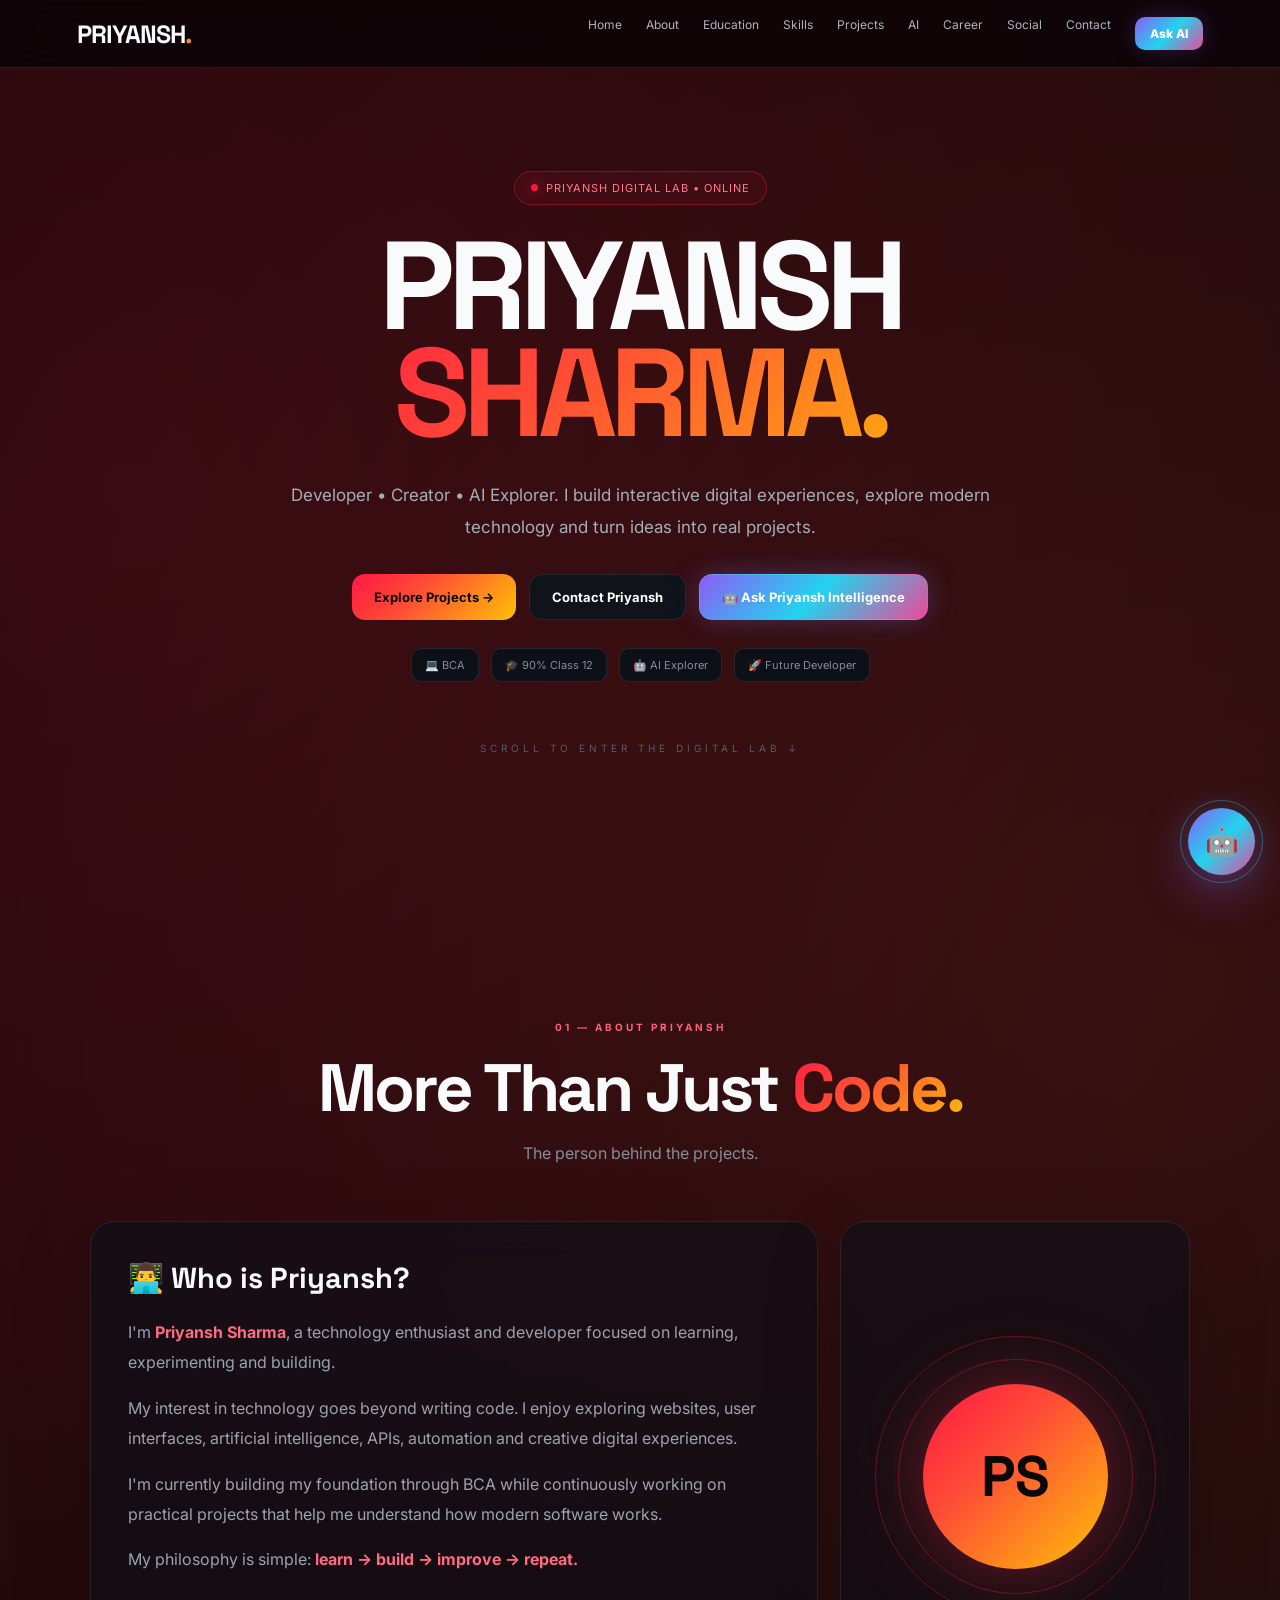
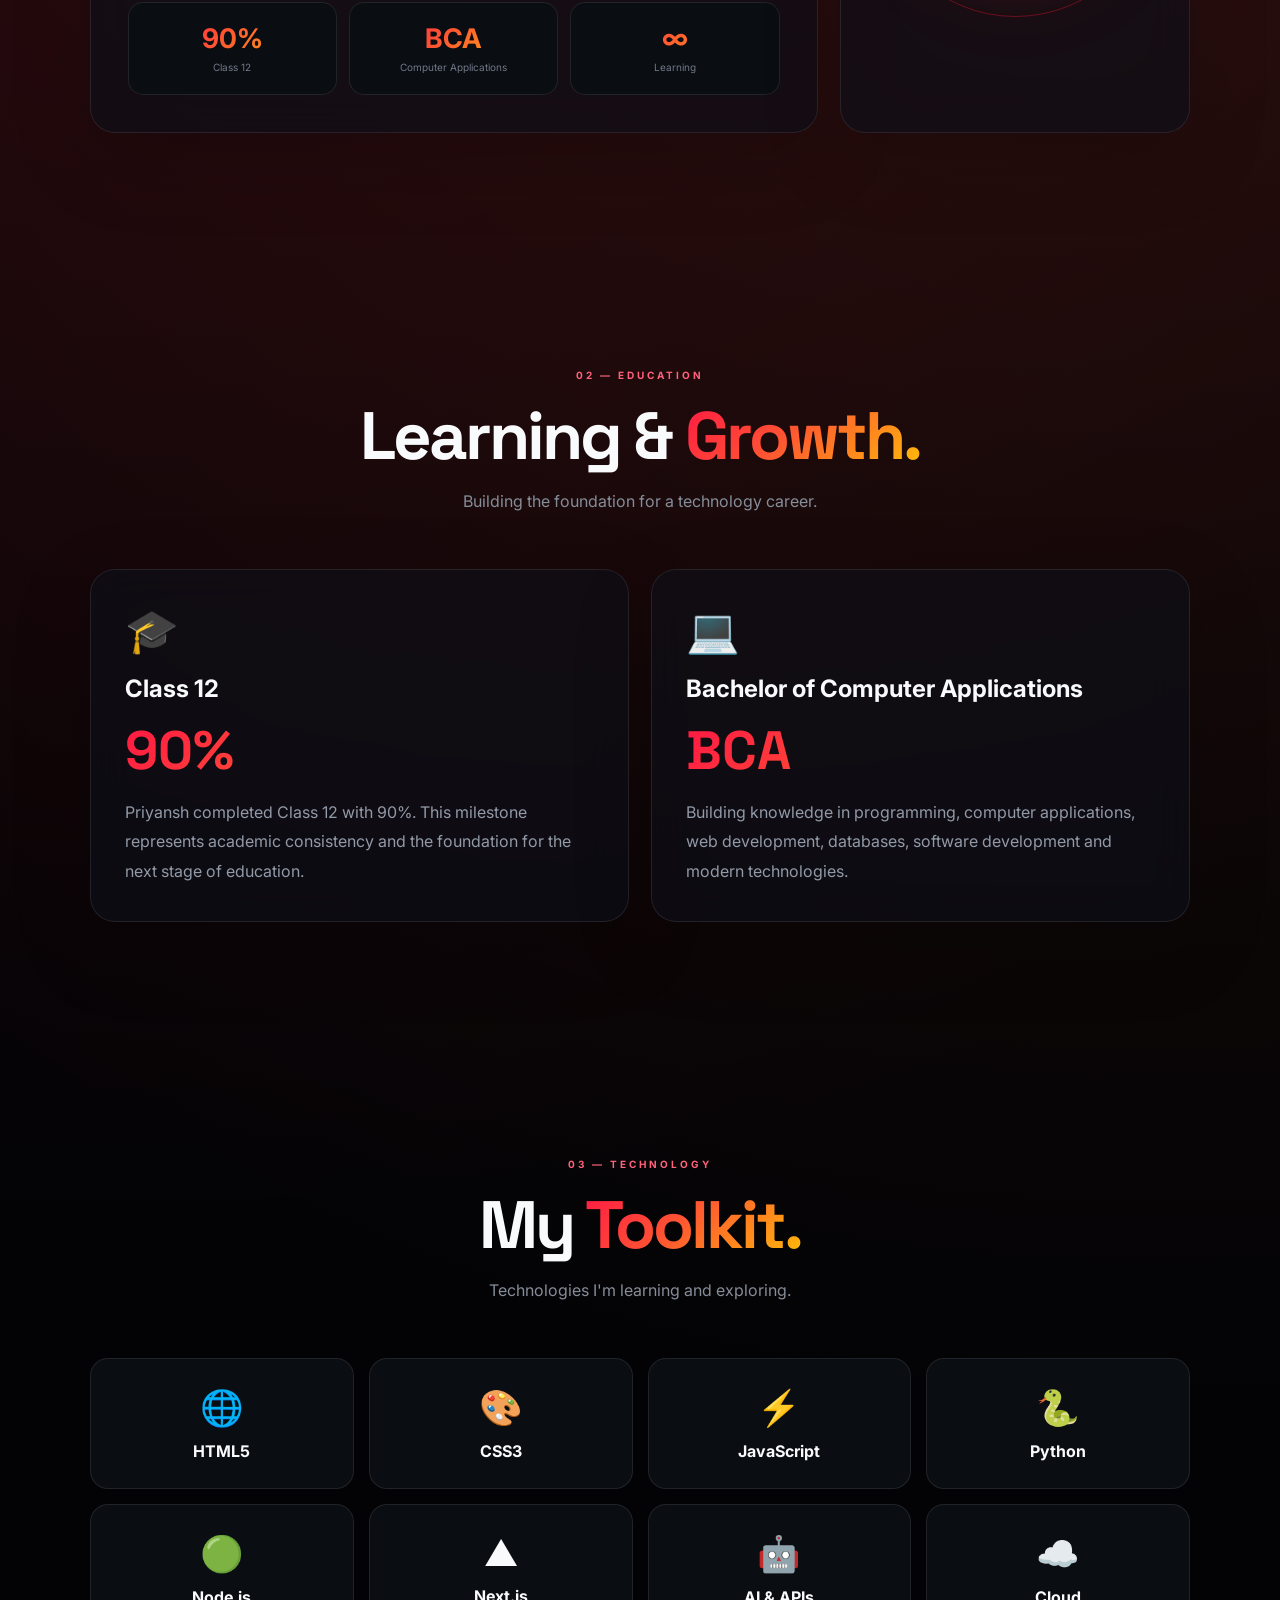
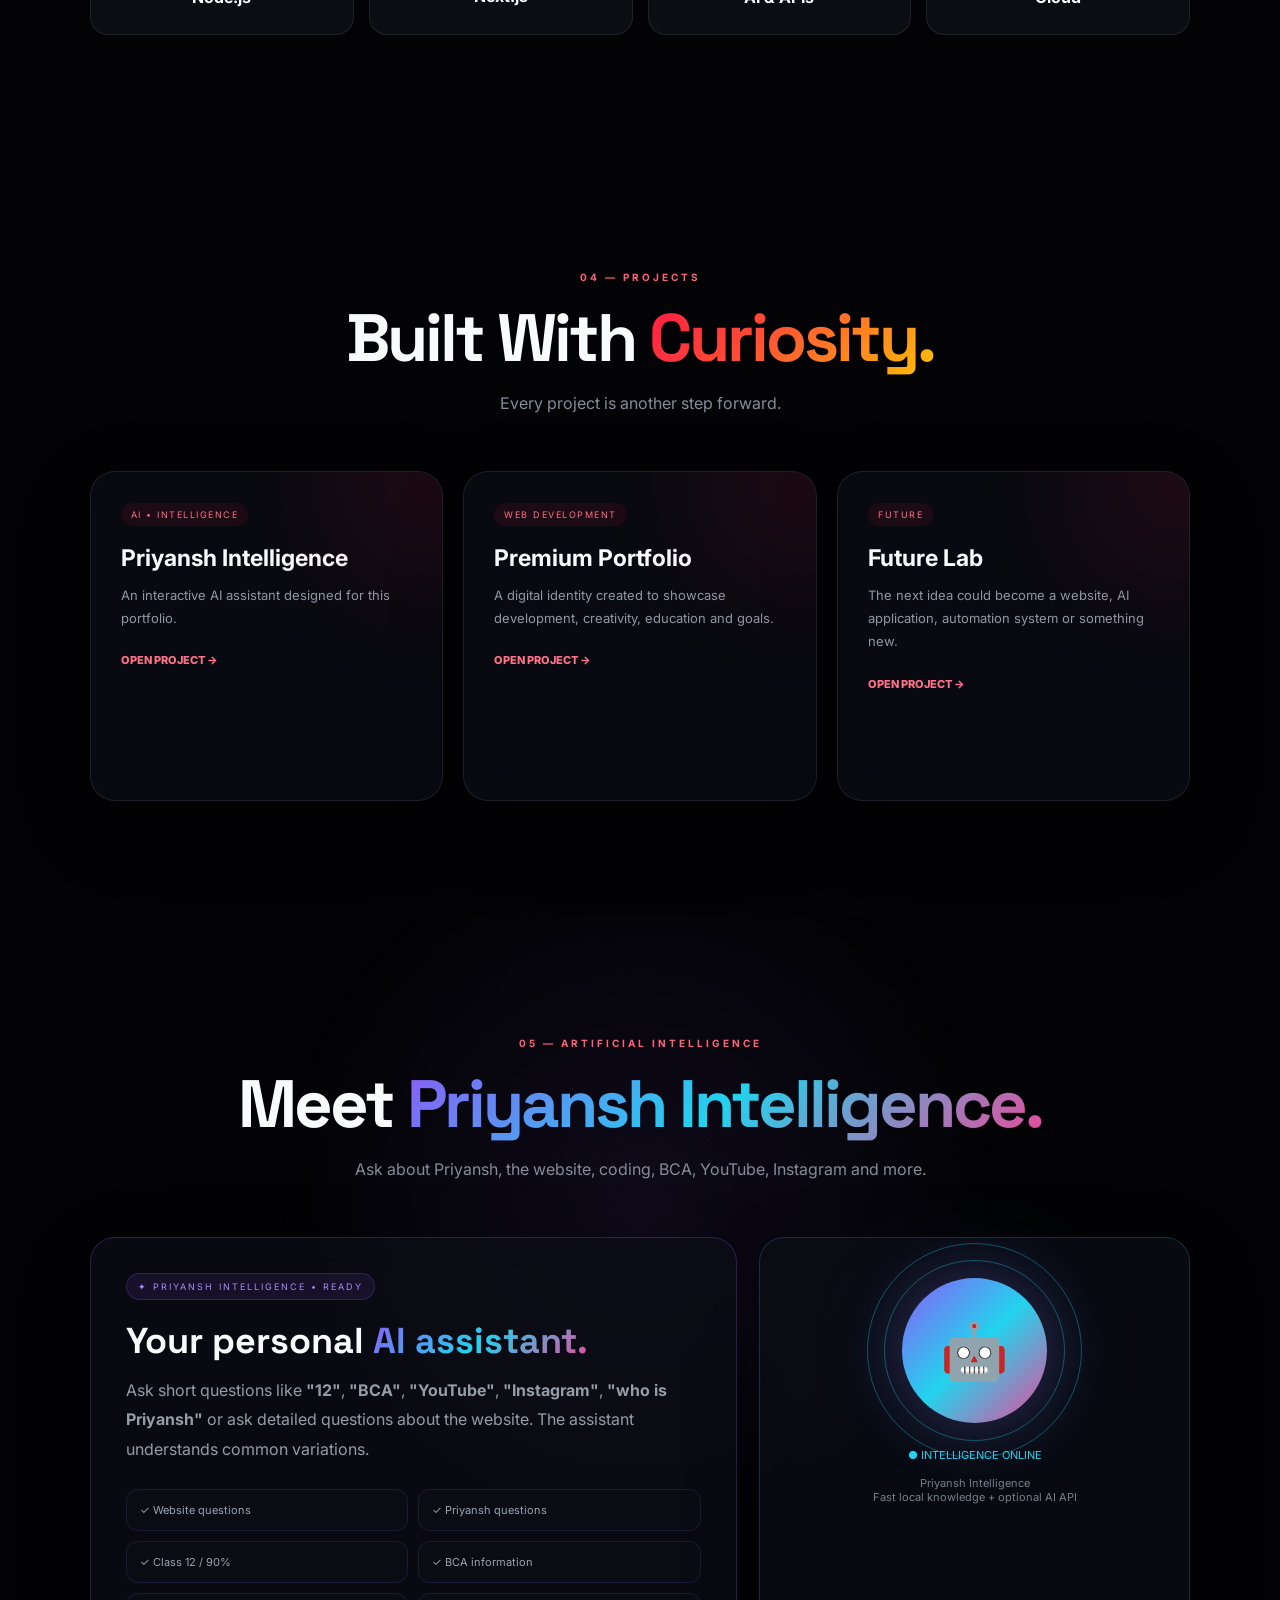
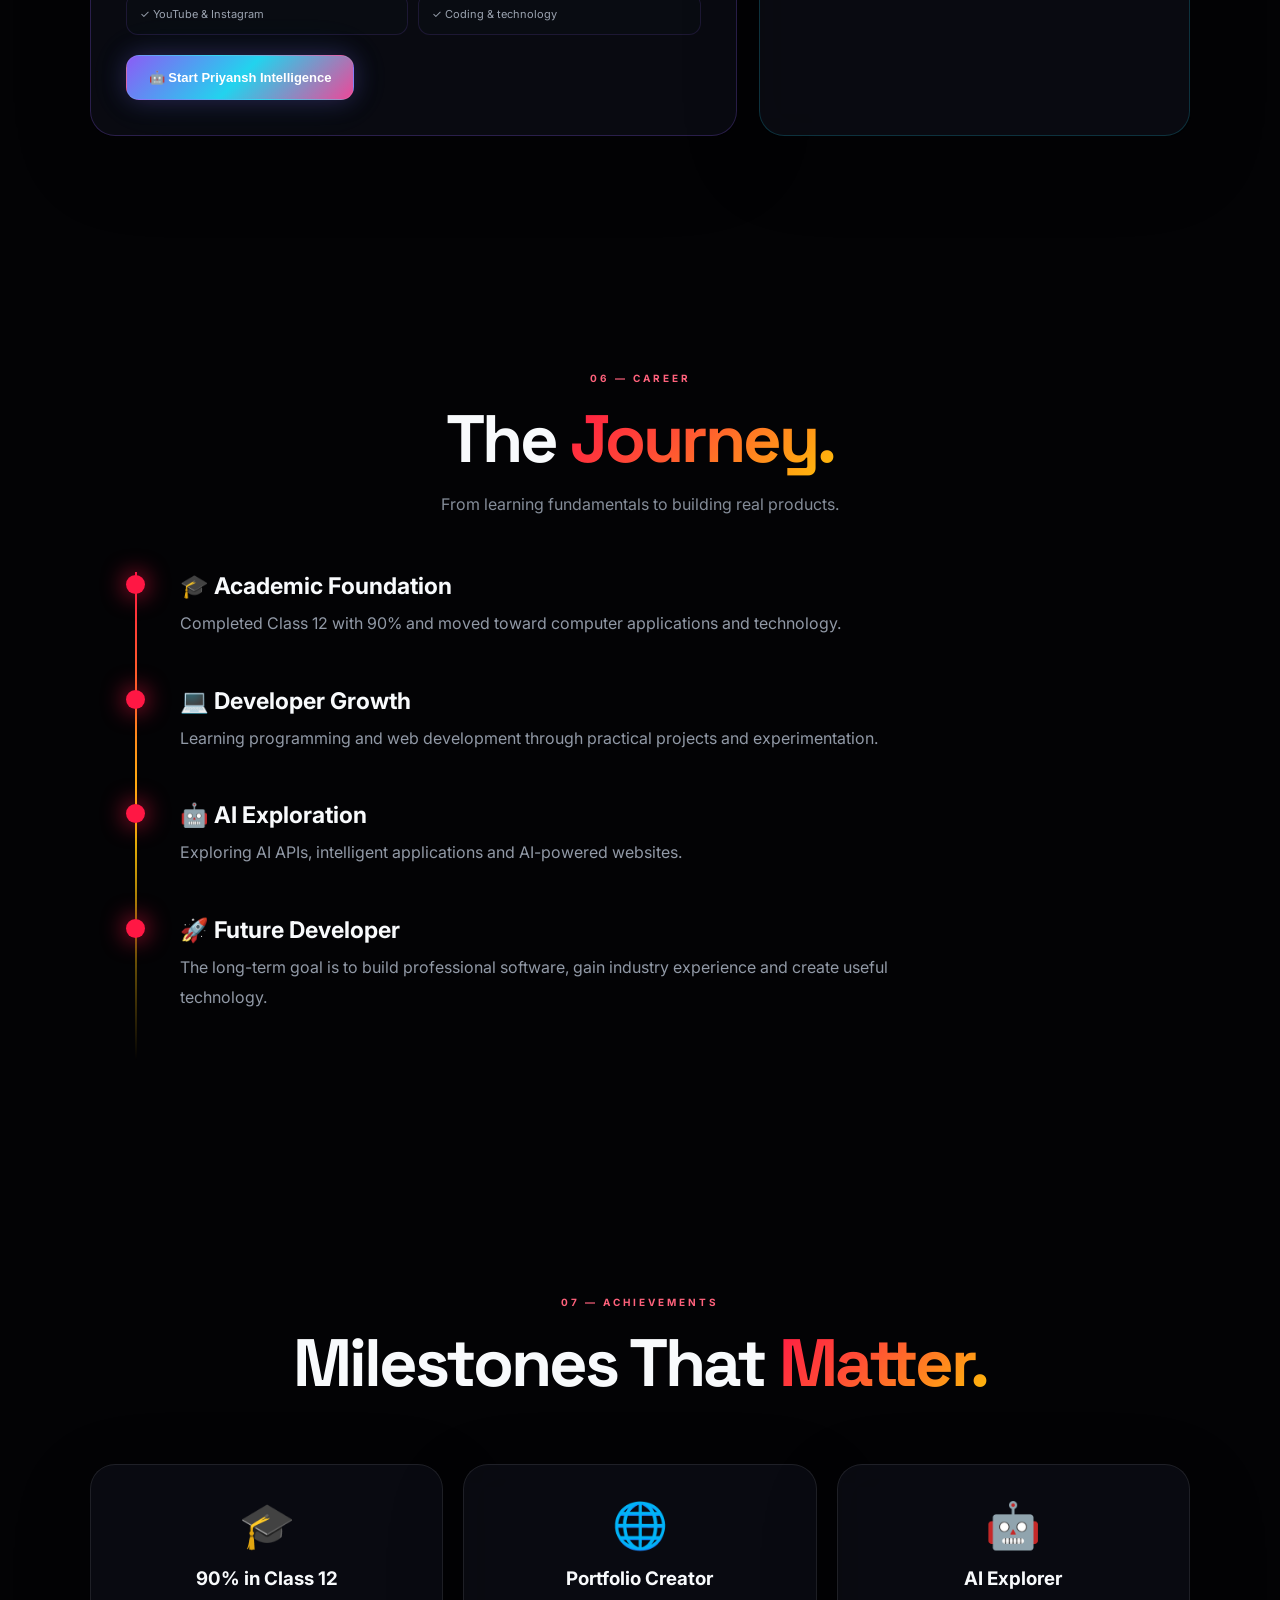
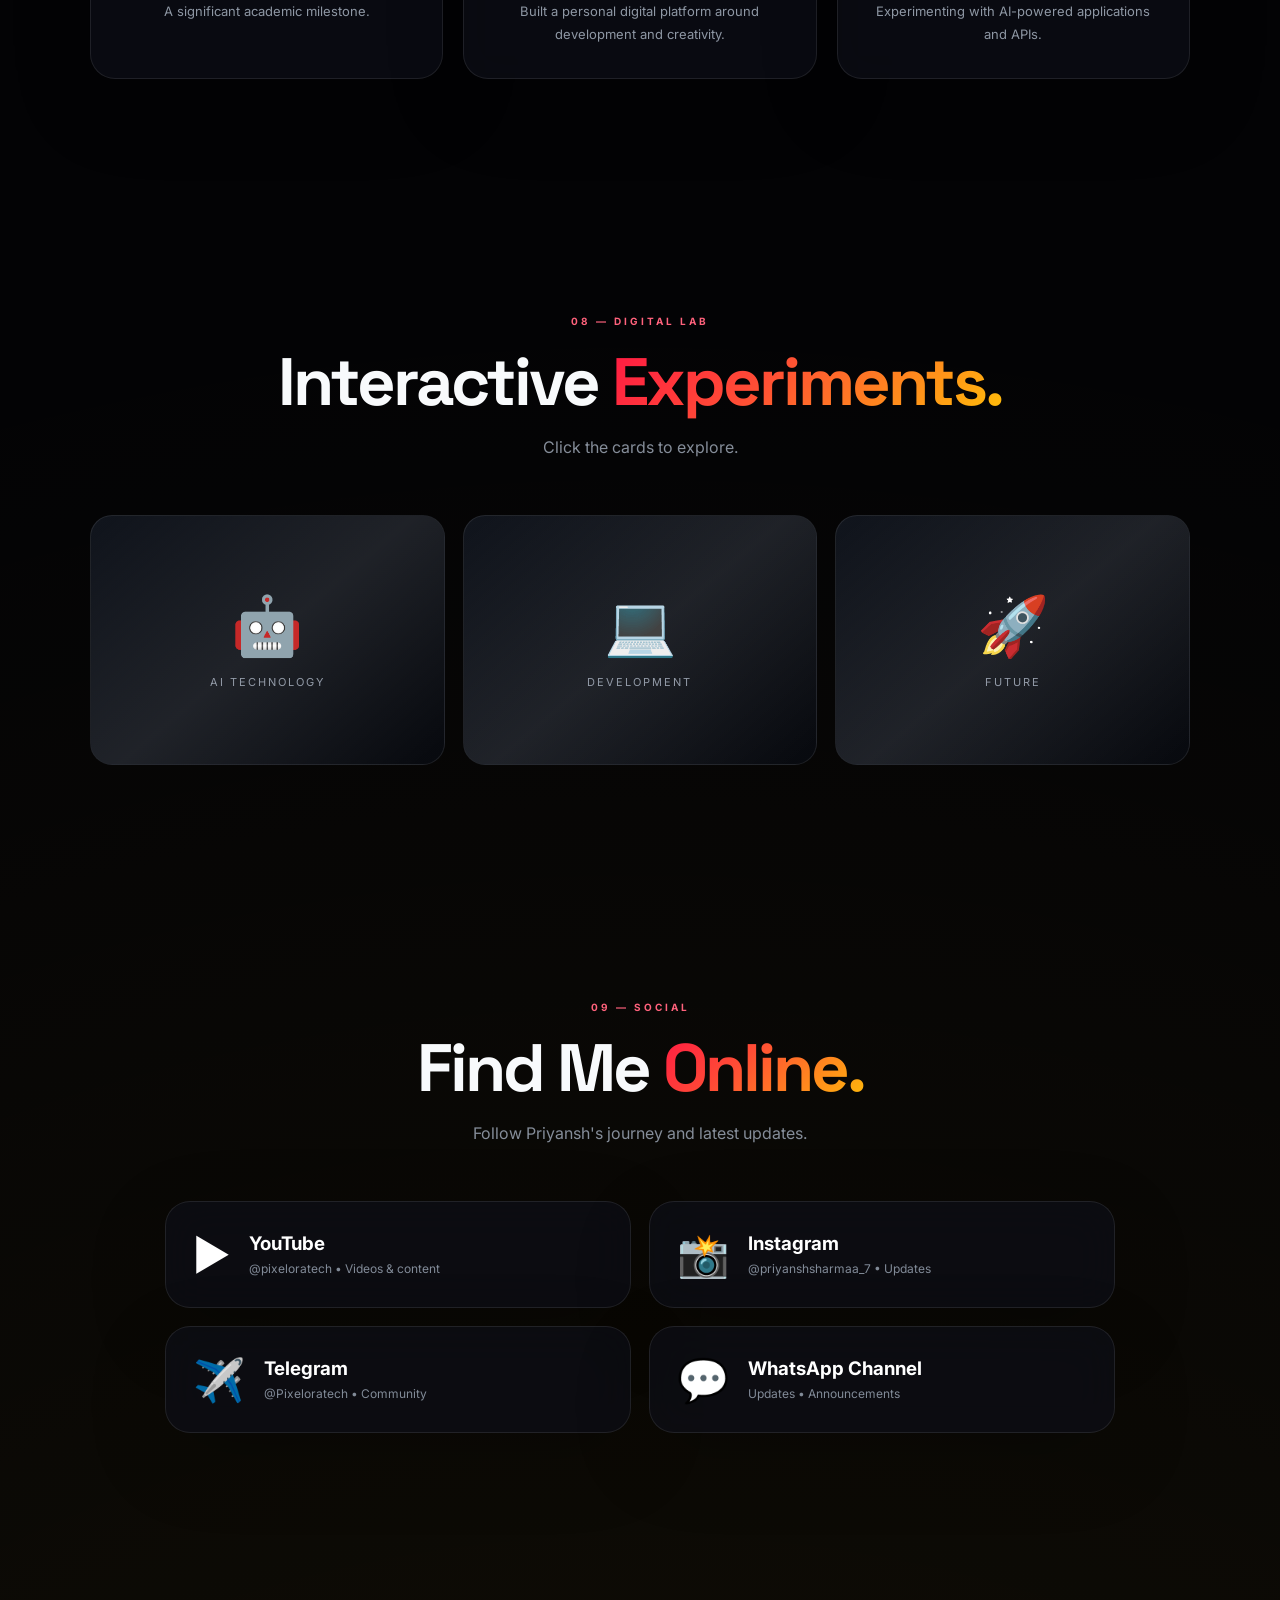
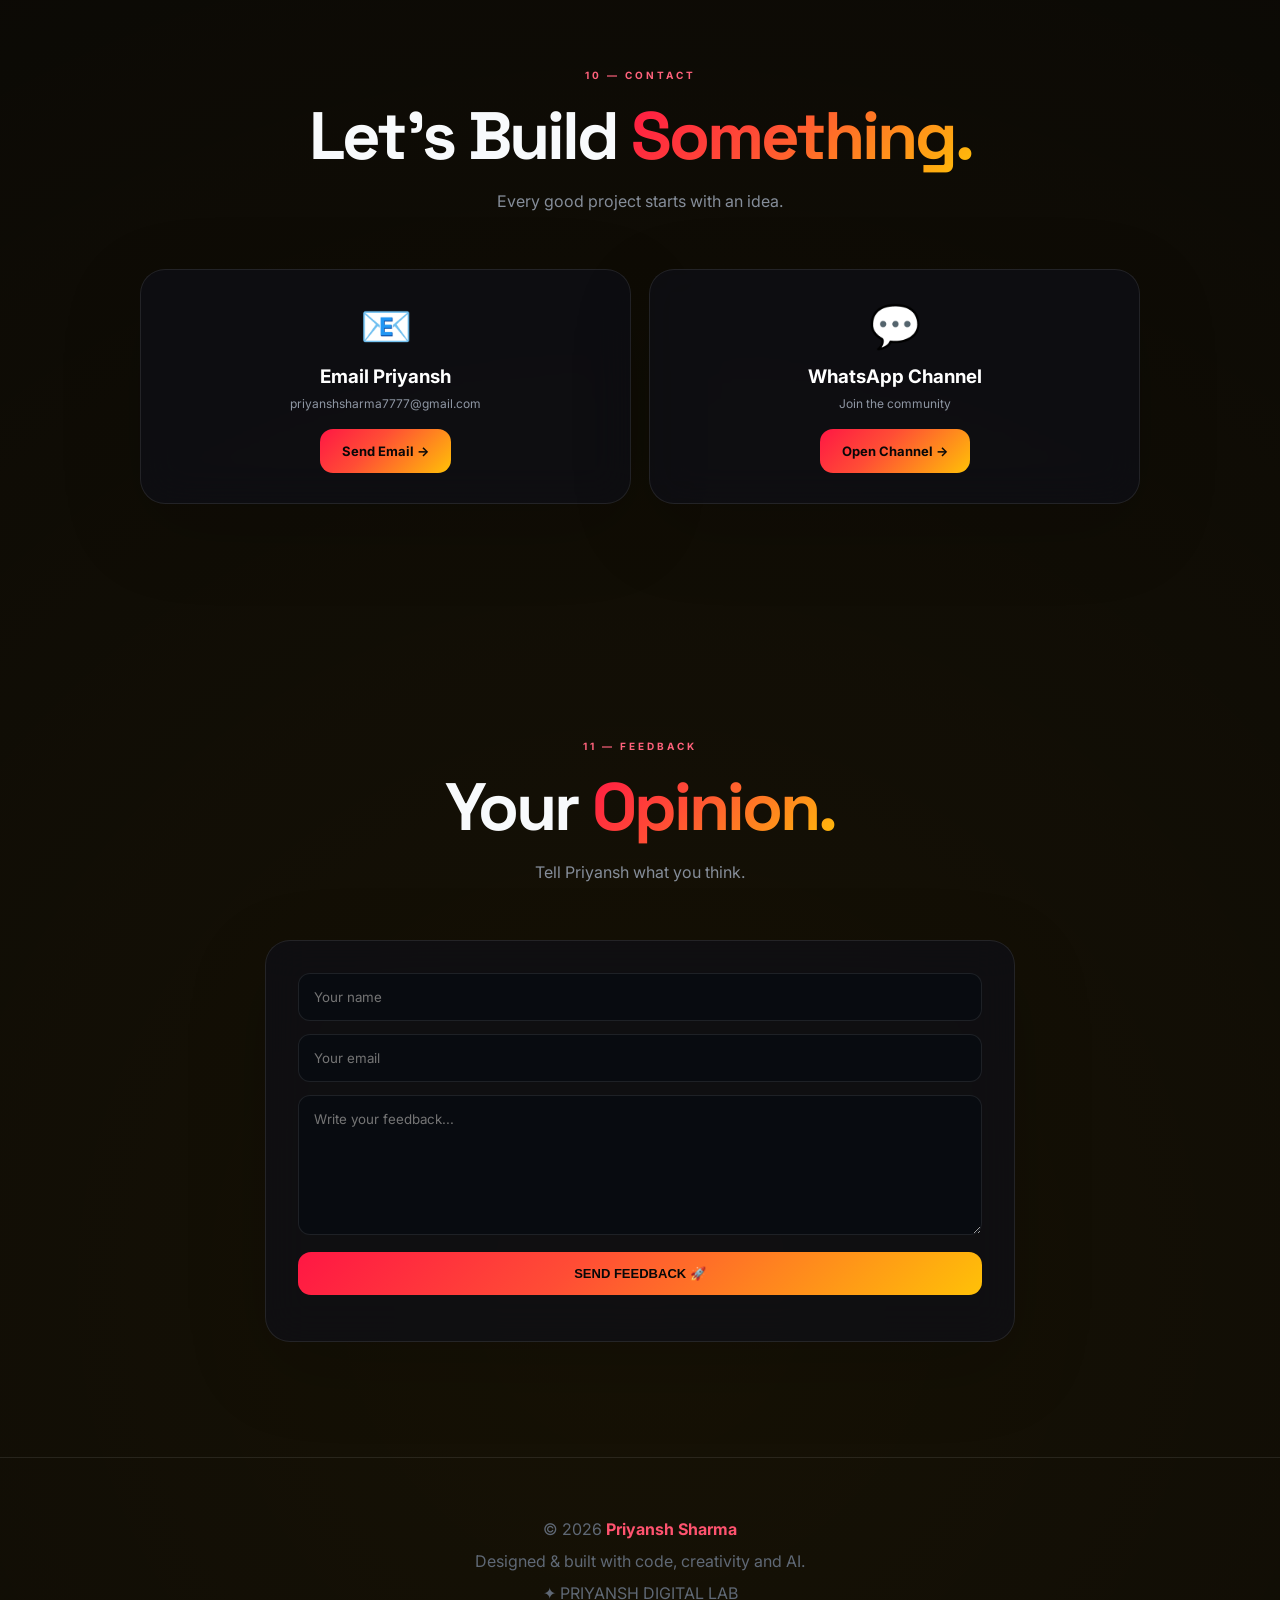
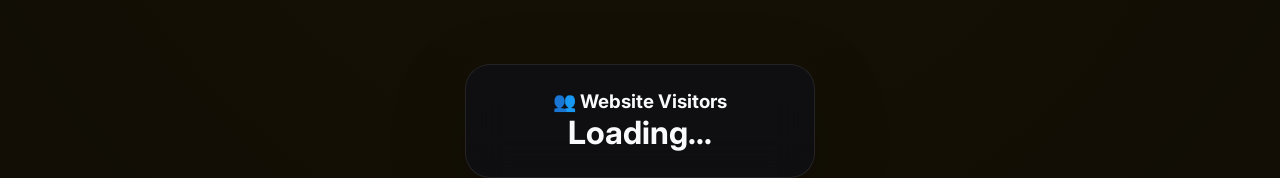
==== commit f0d7ae22: "Update index.html" ====
--- a/index.html
+++ b/index.html
@@ -2641,7 +2641,7 @@
 milestone and part of Priyansh's journey toward
 computer applications and technology.
 
-If you ask "12", "12%", "class 12", "percentage"
+If you ask "12", "class 12", "percentage"
 or "marks", I can understand that you are asking
 about this achievement.`,
 
@@ -2929,21 +2929,6 @@
 
  /* CLASS 12 */
 
- if(
- q==="12" ||
- q==="12%" ||
- q.includes("class 12") ||
- q.includes("class twelve") ||
- q.includes("12th") ||
- q.includes("12 percentage") ||
- q.includes("12 percent") ||
- q.includes("12 marks") ||
- q.includes("twelfth") ||
- q.includes("kitna percentage") ||
- q.includes("kitne percent")
- ){
-  return personalAnswers["percentage"];
- }
 
 
  /* PRIYANSH */
@@ -3160,7 +3145,7 @@
 
 You can ask me about:
 
-🎓 Class 12 / 90%
+🎓 Class 12
 💻 BCA
 👨‍💻 Priyansh
 🚀 Projects
@@ -3213,7 +3198,7 @@
 
 But I can answer many questions about:
 
-🎓 Priyansh's Class 12 / 90%
+🎓 Priyansh's Class 12 
 💻 BCA
 👨‍💻 Priyansh
 🚀 Projects
@@ -3227,15 +3212,7 @@
 🤖 Priyansh Intelligence
 🚀 Career journey
 
-Try a short question such as:
-
-"12"
-"BCA"
-"YouTube"
-"Instagram"
-"Who is Priyansh?"
-"What projects has Priyansh made?"
-"What is this website?"
+Try a short question
 
 You can also ask the question in Hinglish.`;
 }
@@ -3405,7 +3382,7 @@
 setTimeout(()=>{
 
  console.log(
- "%c✦ PRIYANSH DIGITAL LAB",
+ "%c✦ PRIYANSH SHARMA",
  "color:#ff1744;font-size:20px;font-weight:bold"
  );
 
@@ -3420,3 +3397,17 @@
 
 </body>
 </html>
+
+
+<div class="glass" style="padding:25px;text-align:center;max-width:350px;margin:auto;">
+    <h3>👥 Website Visitors</h3>
+    <h1 id="count">Loading...</h1>
+</div>
+
+<script>
+fetch("https://api.countapi.xyz/hit/priyanshsharmaa7/portfolio")
+.then(response => response.json())
+.then(data => {
+    document.getElementById("count").innerText = data.value;
+});
+</script>
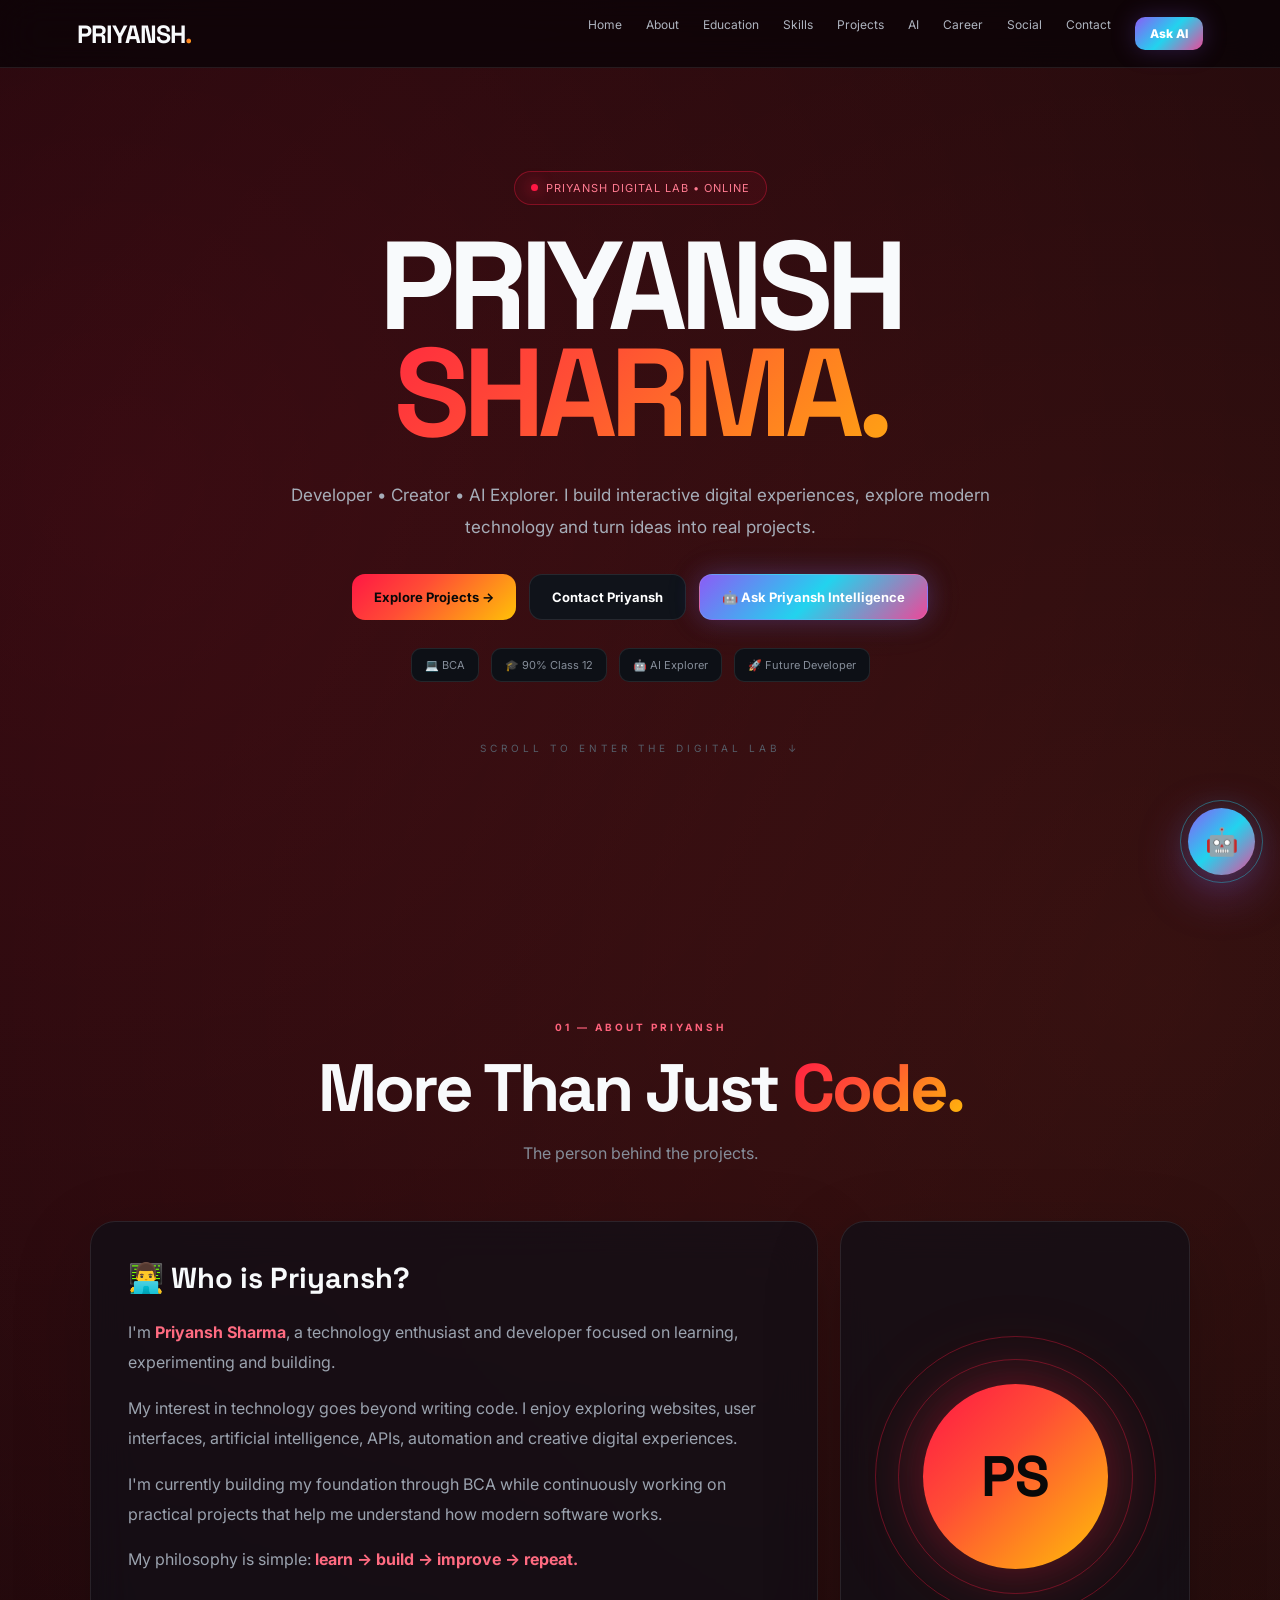
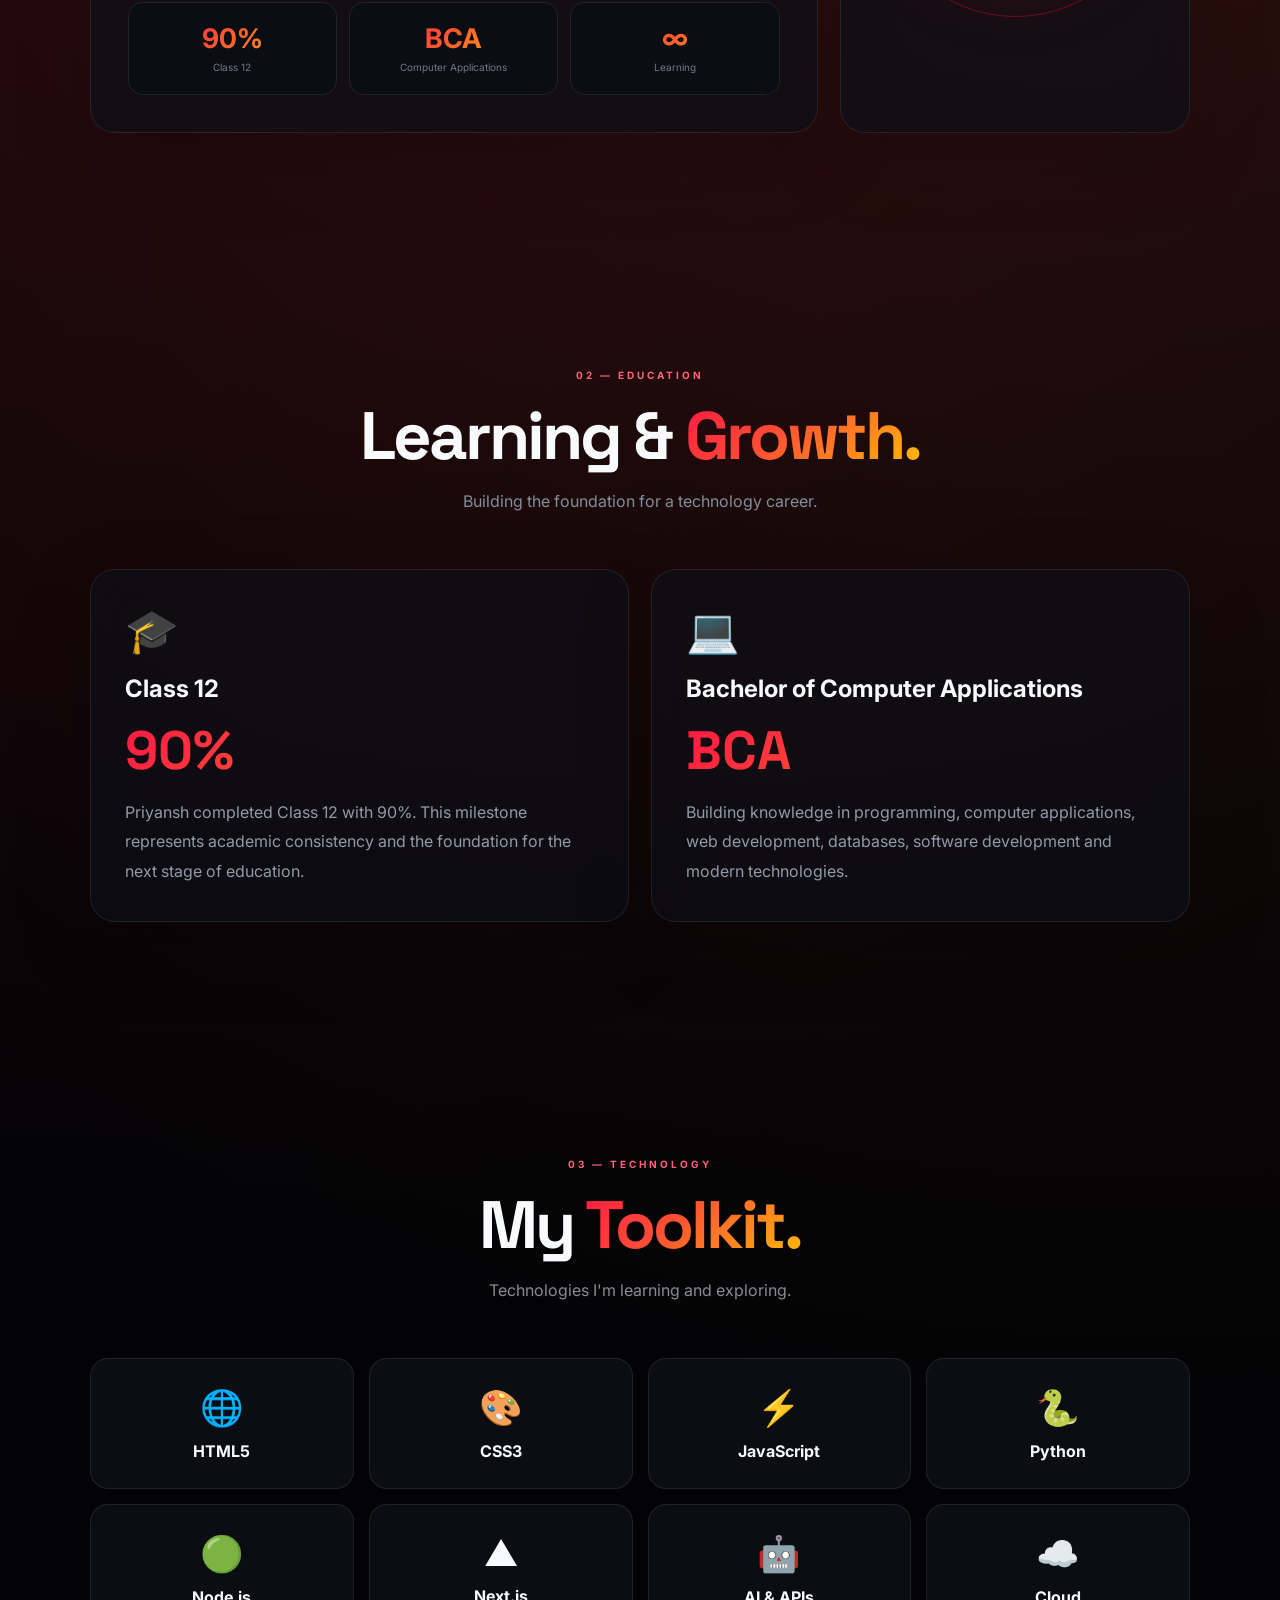
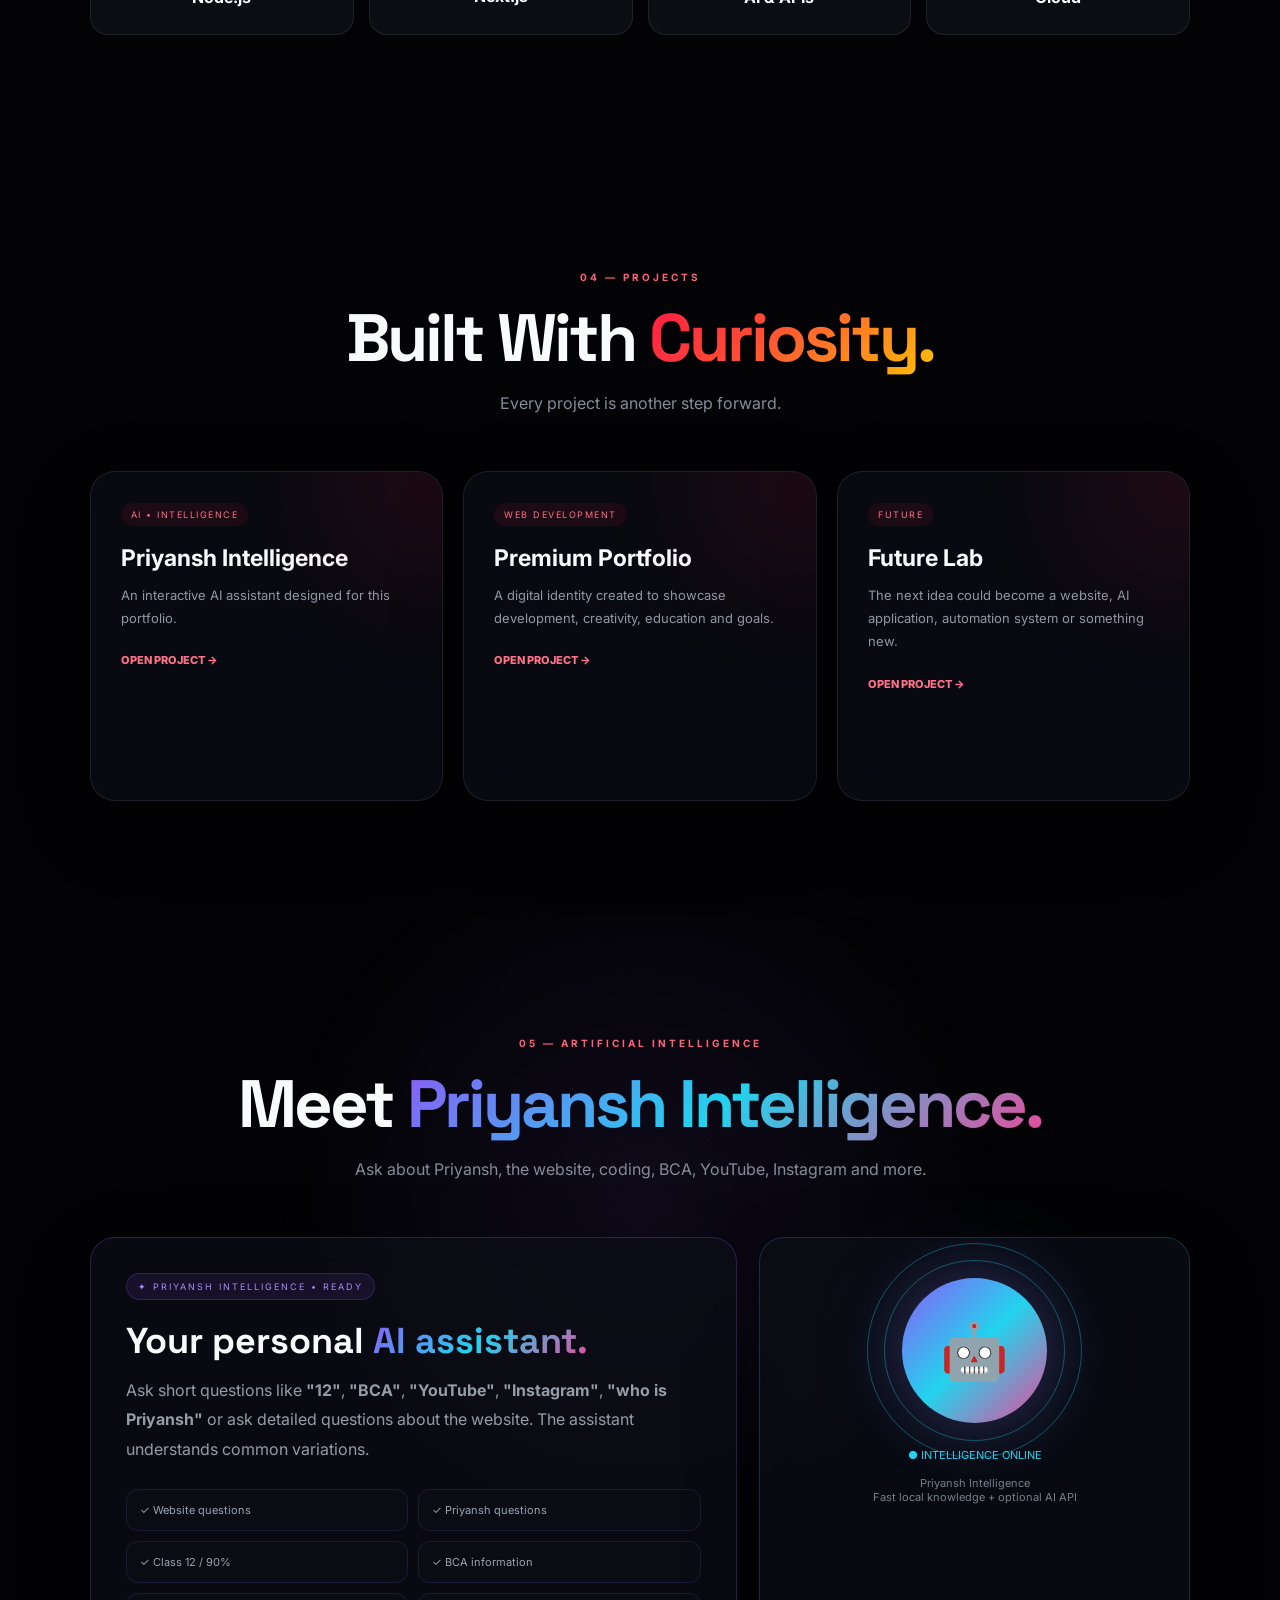
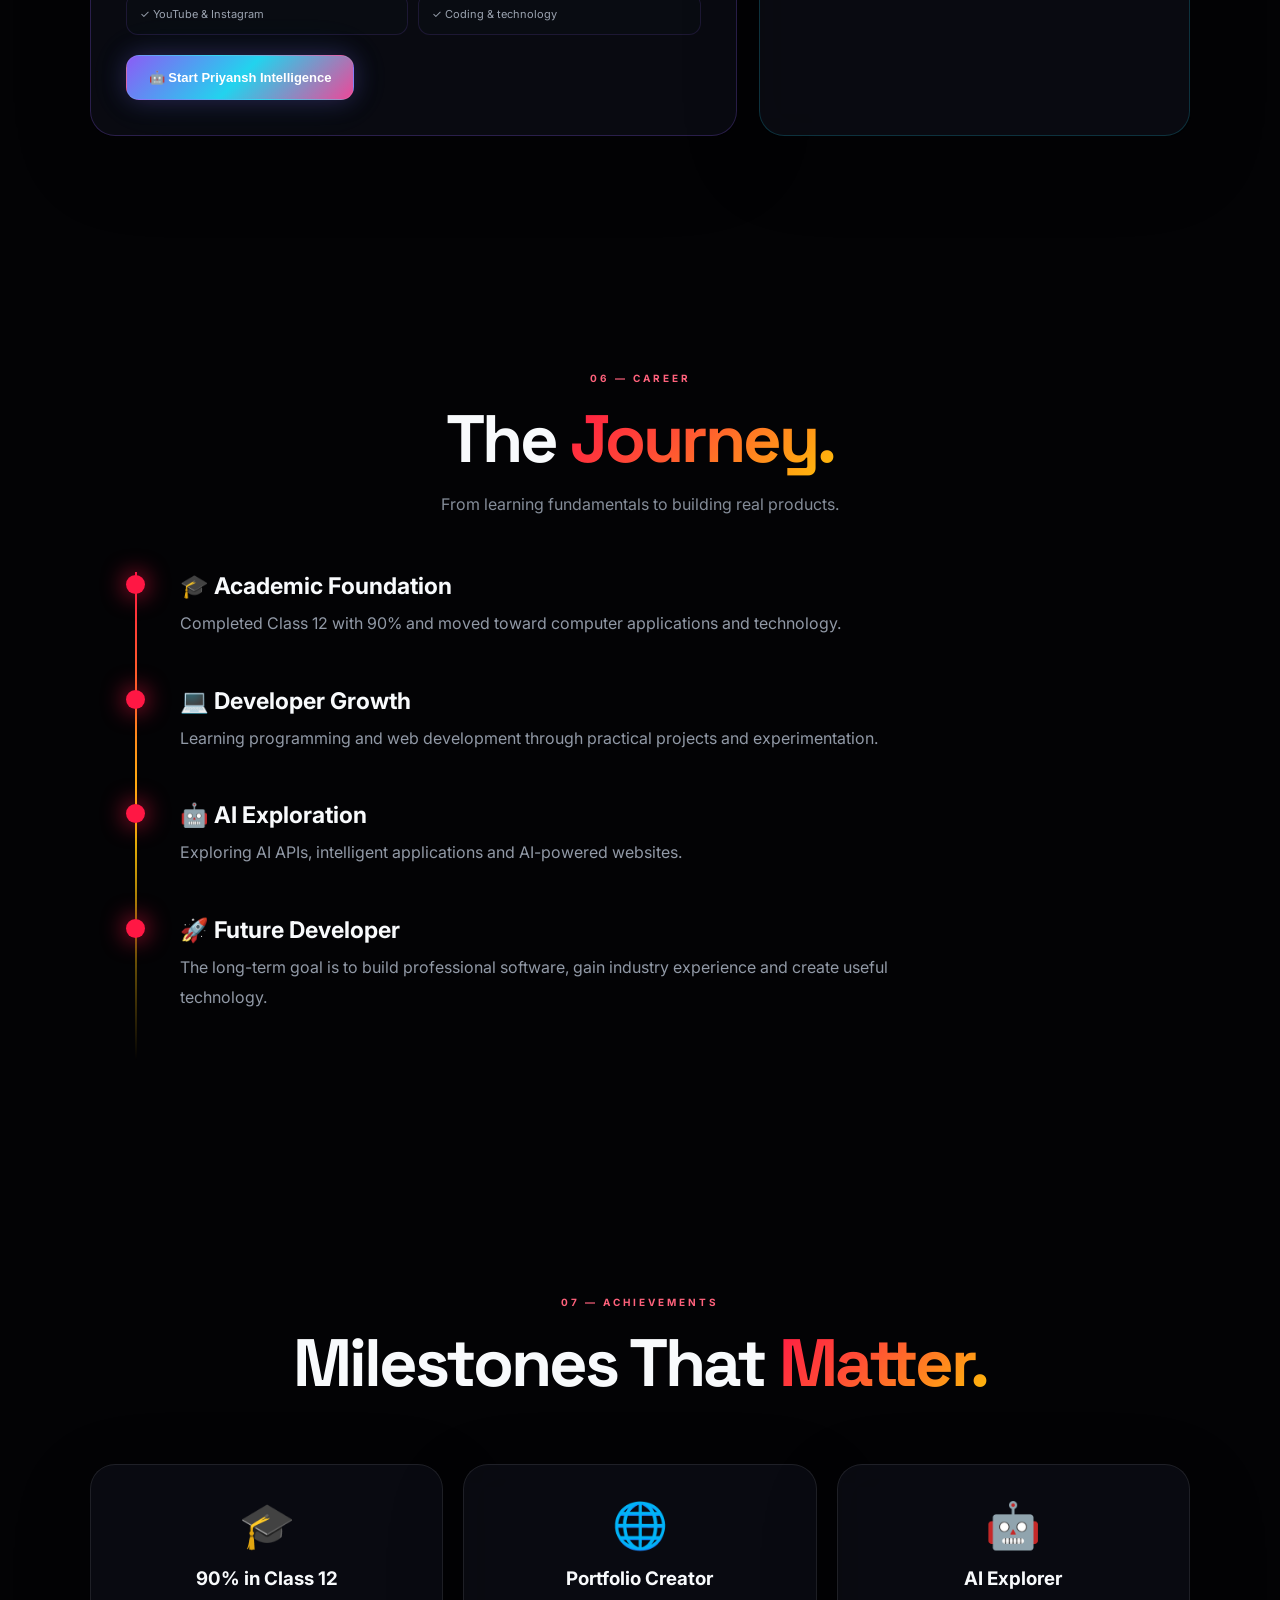
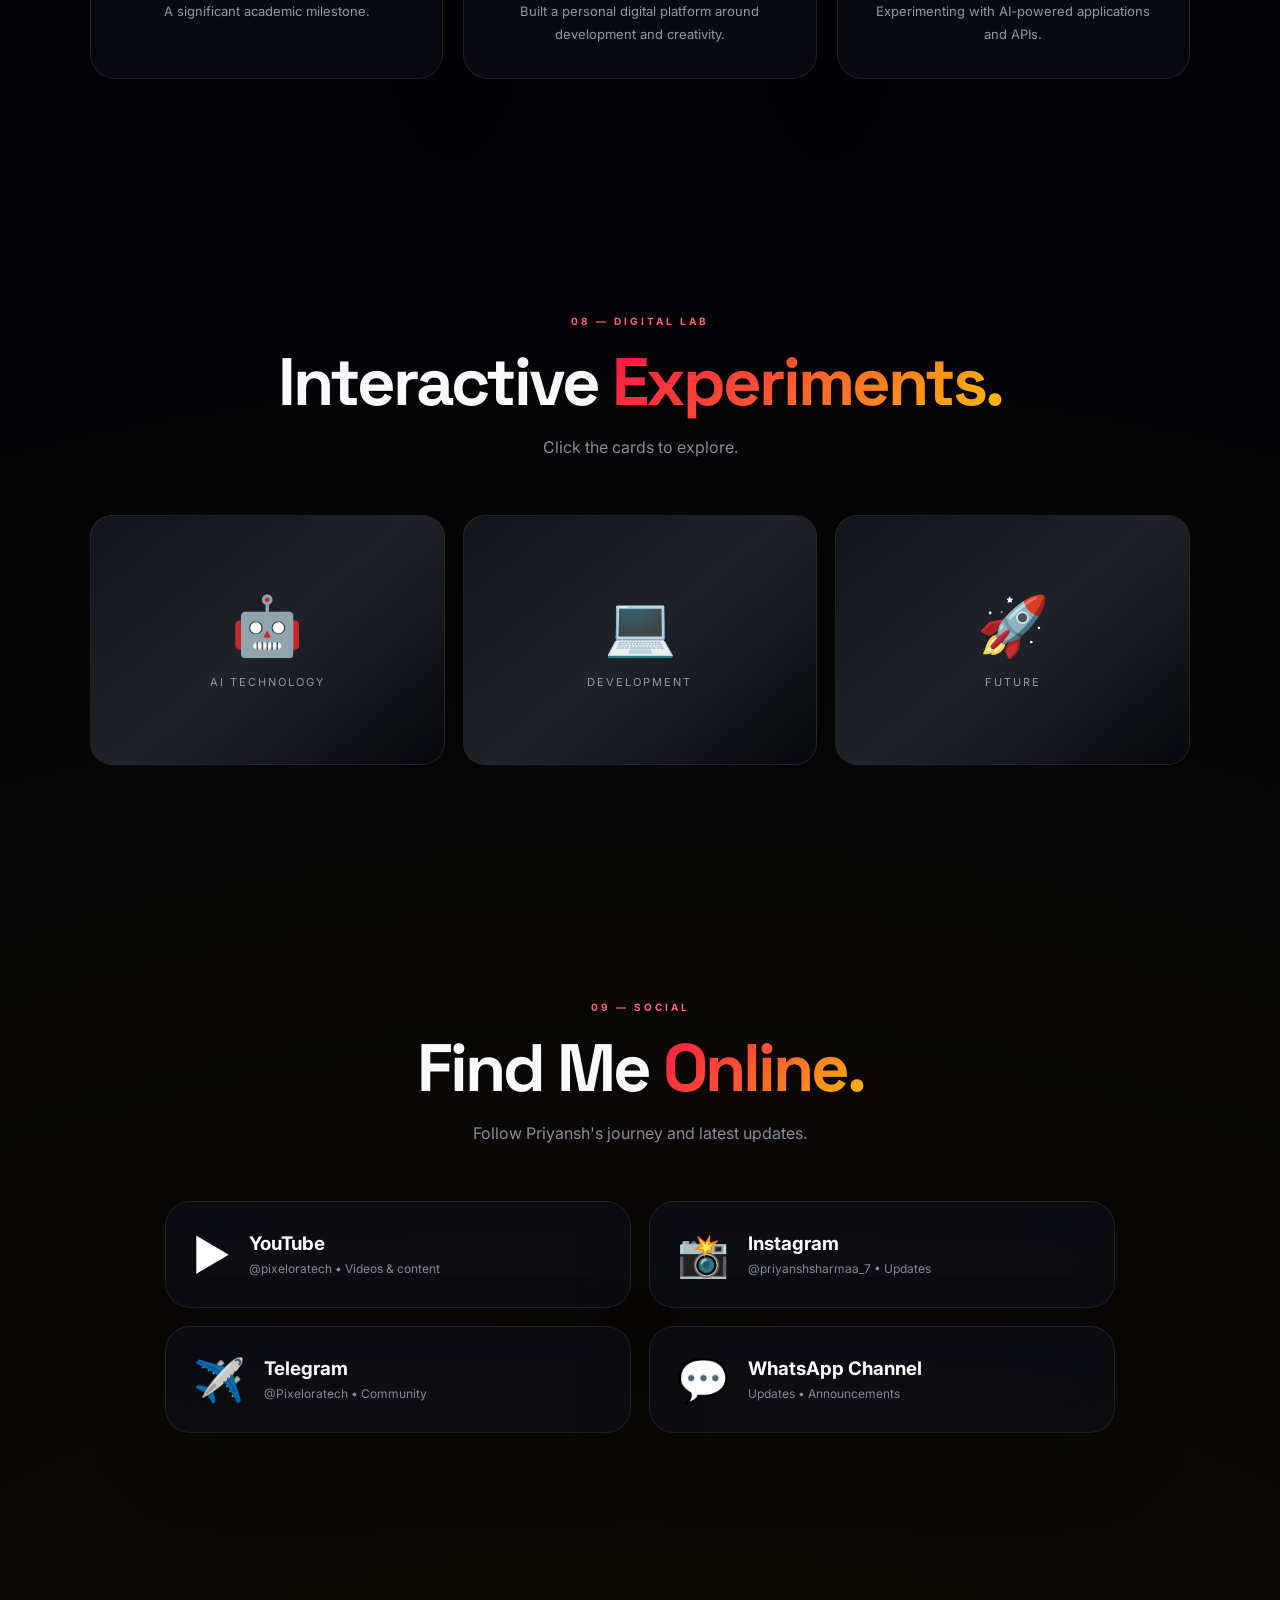
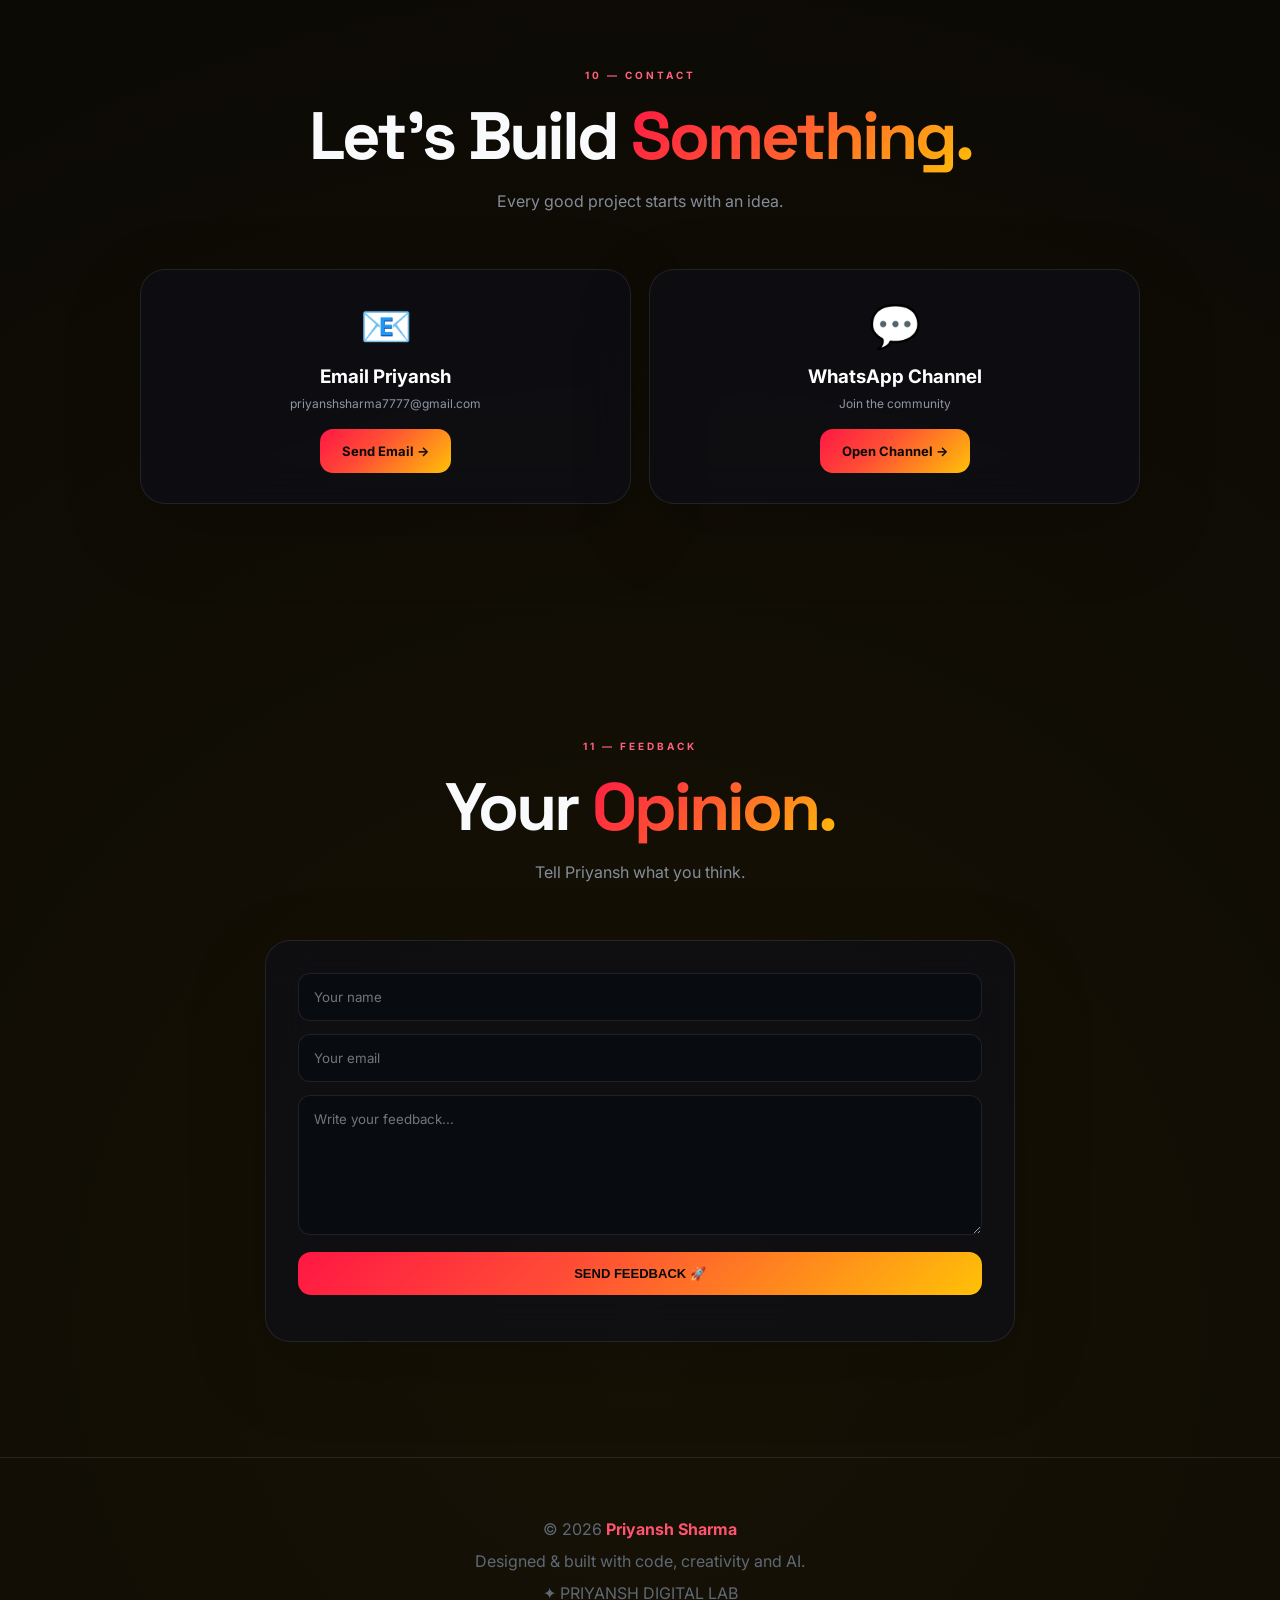
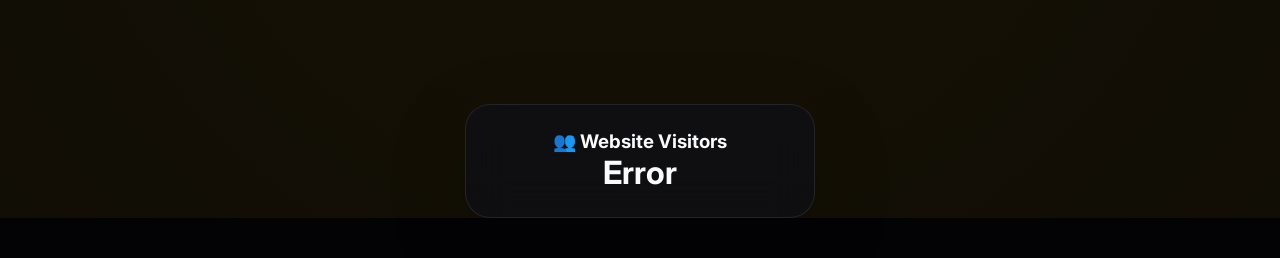
==== commit 1575ccdc: "Update index.html" ====
--- a/index.html
+++ b/index.html
@@ -3399,15 +3399,19 @@
 </html>
 
 
-<div class="glass" style="padding:25px;text-align:center;max-width:350px;margin:auto;">
+<div class="glass" style="padding:25px;text-align:center;max-width:350px;margin:40px auto;">
     <h3>👥 Website Visitors</h3>
-    <h1 id="count">Loading...</h1>
+    <h1 id="count">1000+</h1>
 </div>
 
 <script>
-fetch("https://api.countapi.xyz/hit/priyanshsharmaa7/portfolio")
-.then(response => response.json())
+fetch("https://api.countapi.xyz/hit/priyanshsharmaa17/portfolio")
+.then(res => res.json())
 .then(data => {
-    document.getElementById("count").innerText = data.value;
+    document.getElementById("count").textContent = data.value;
+})
+.catch(err => {
+    document.getElementById("count").textContent = "Error";
+    console.error(err);
 });
 </script>
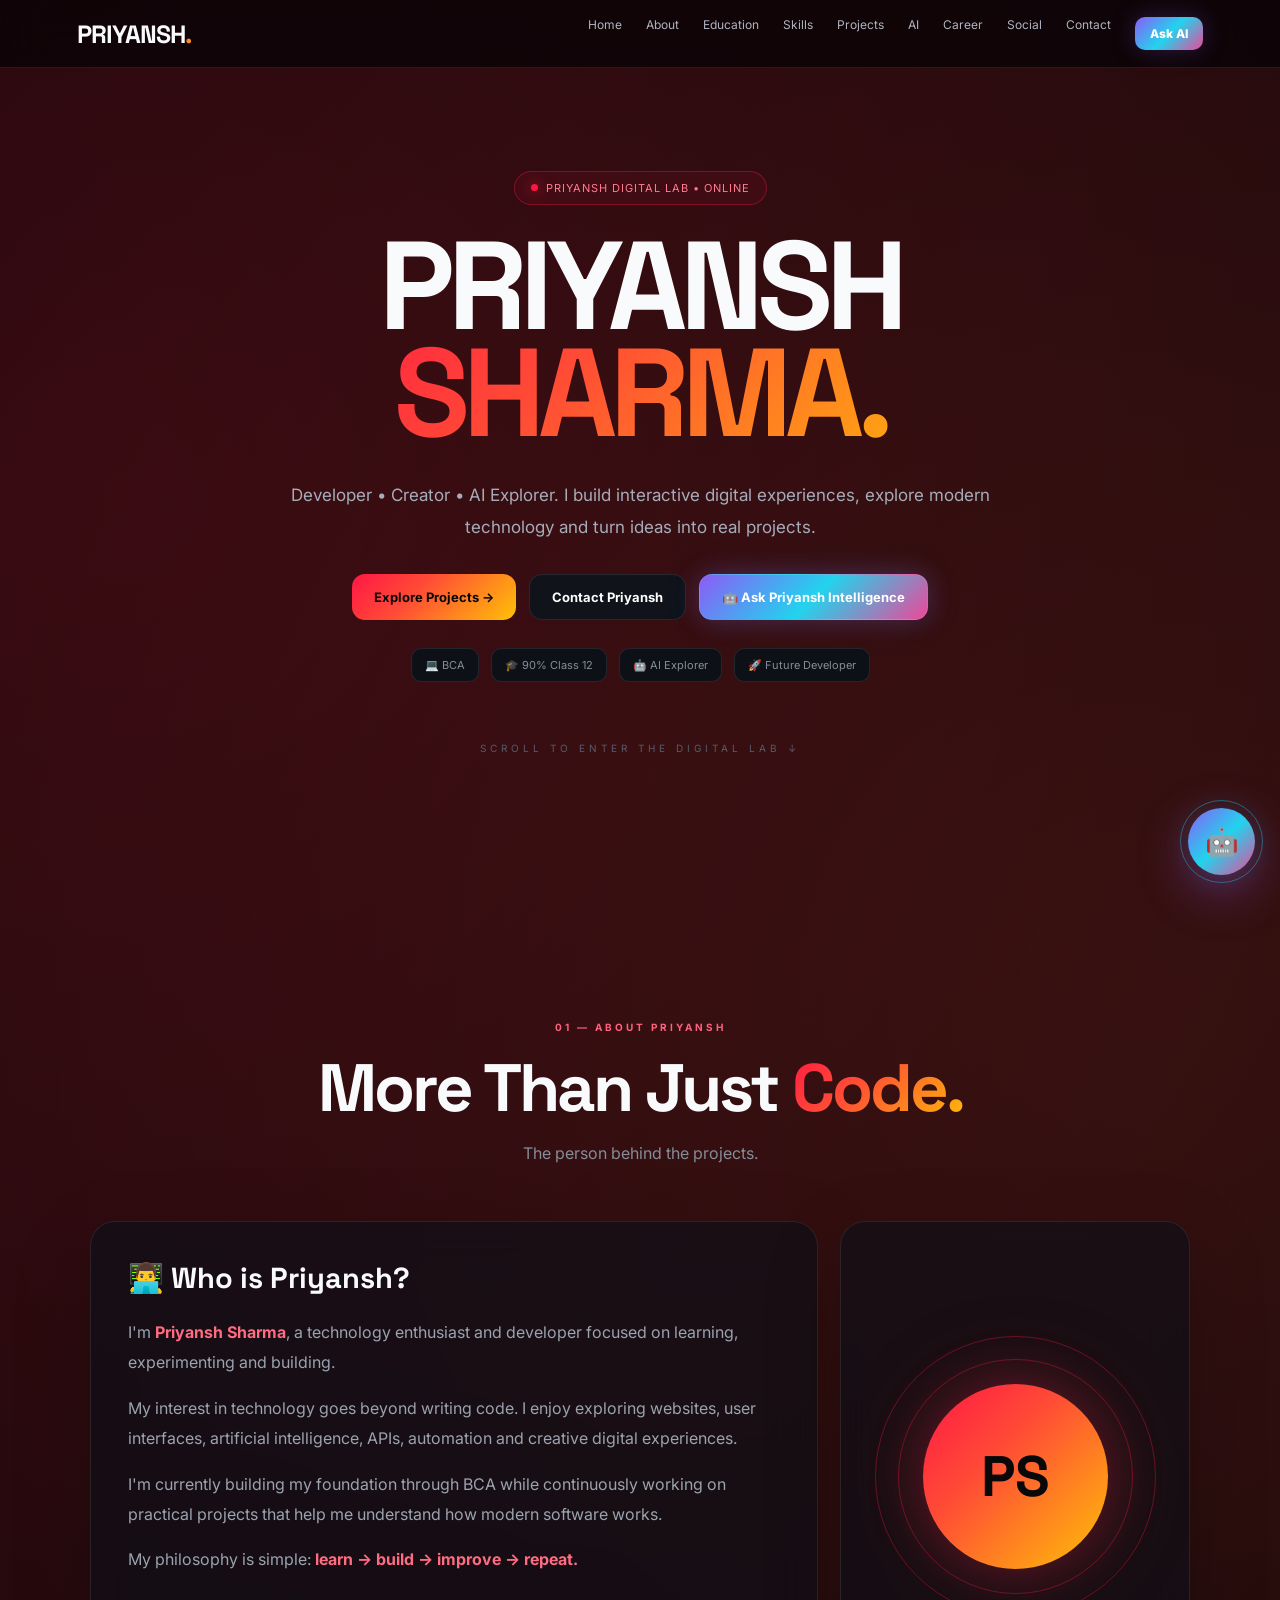
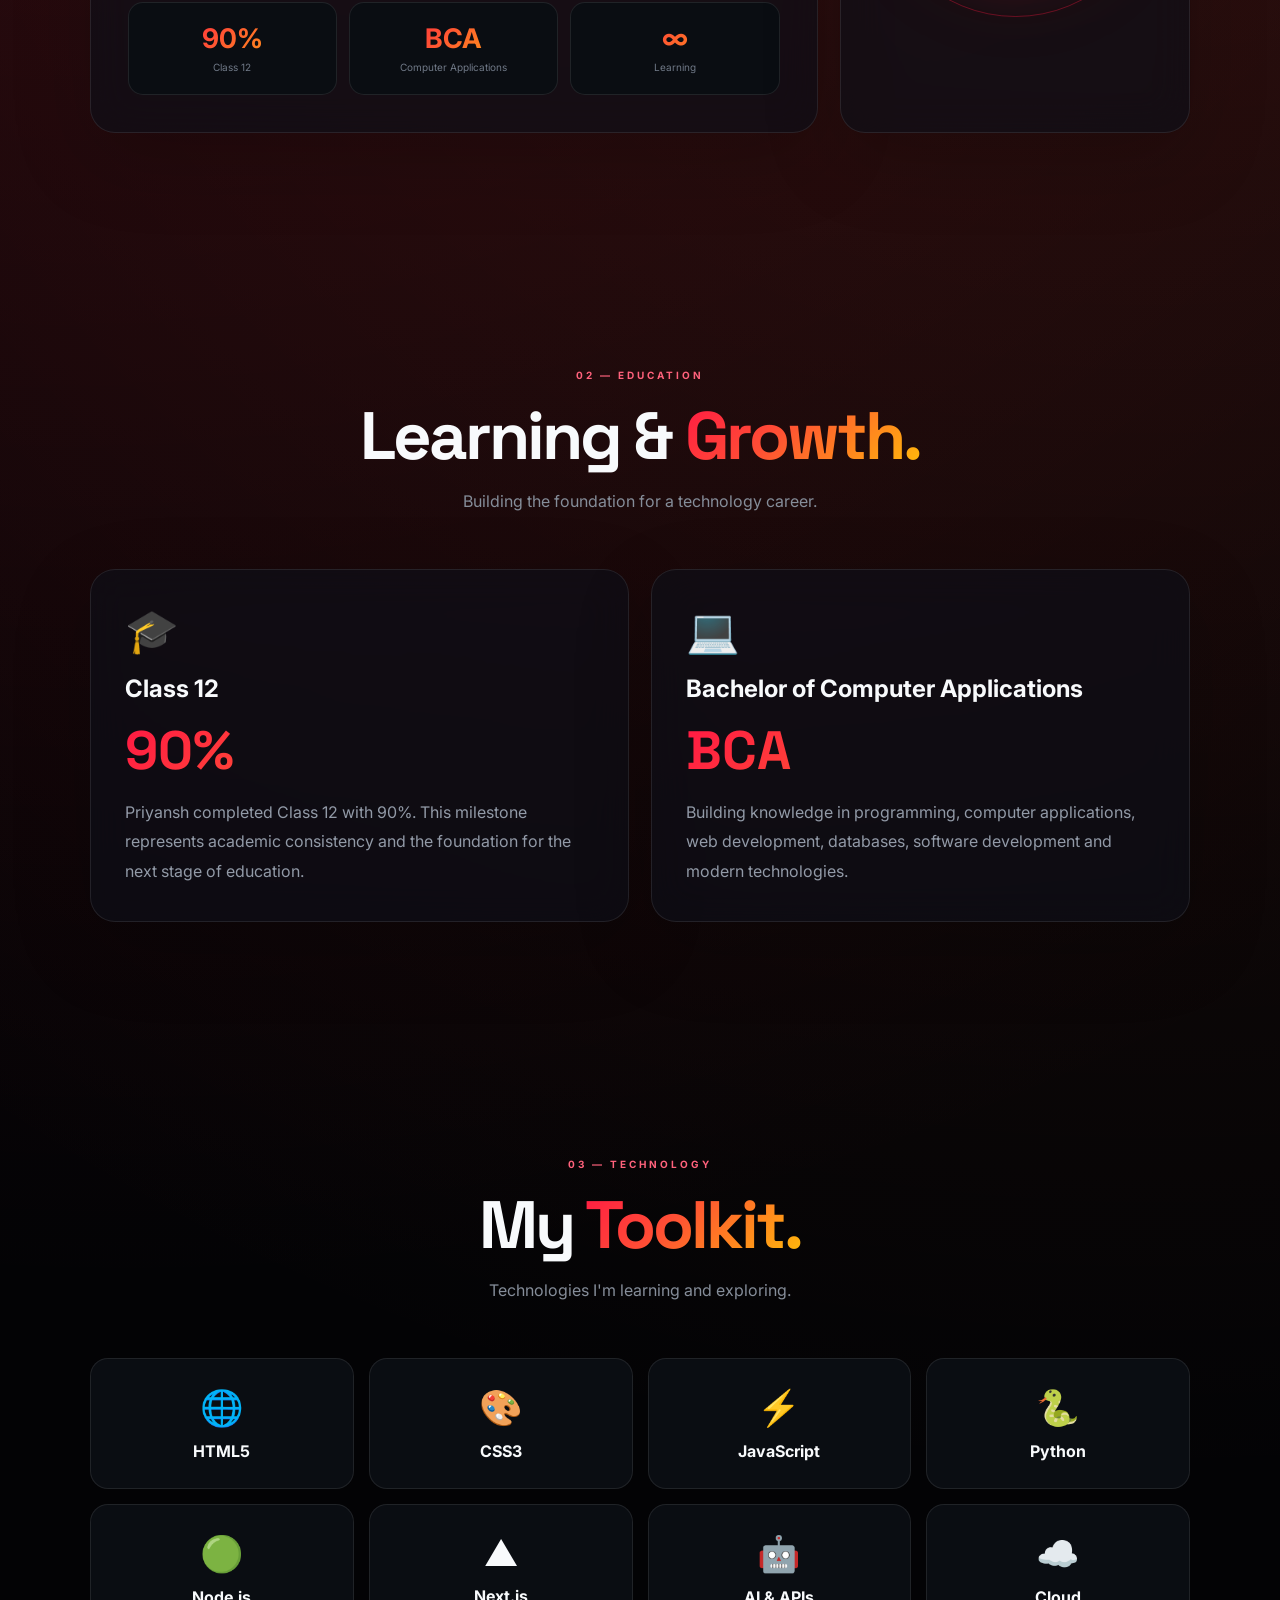
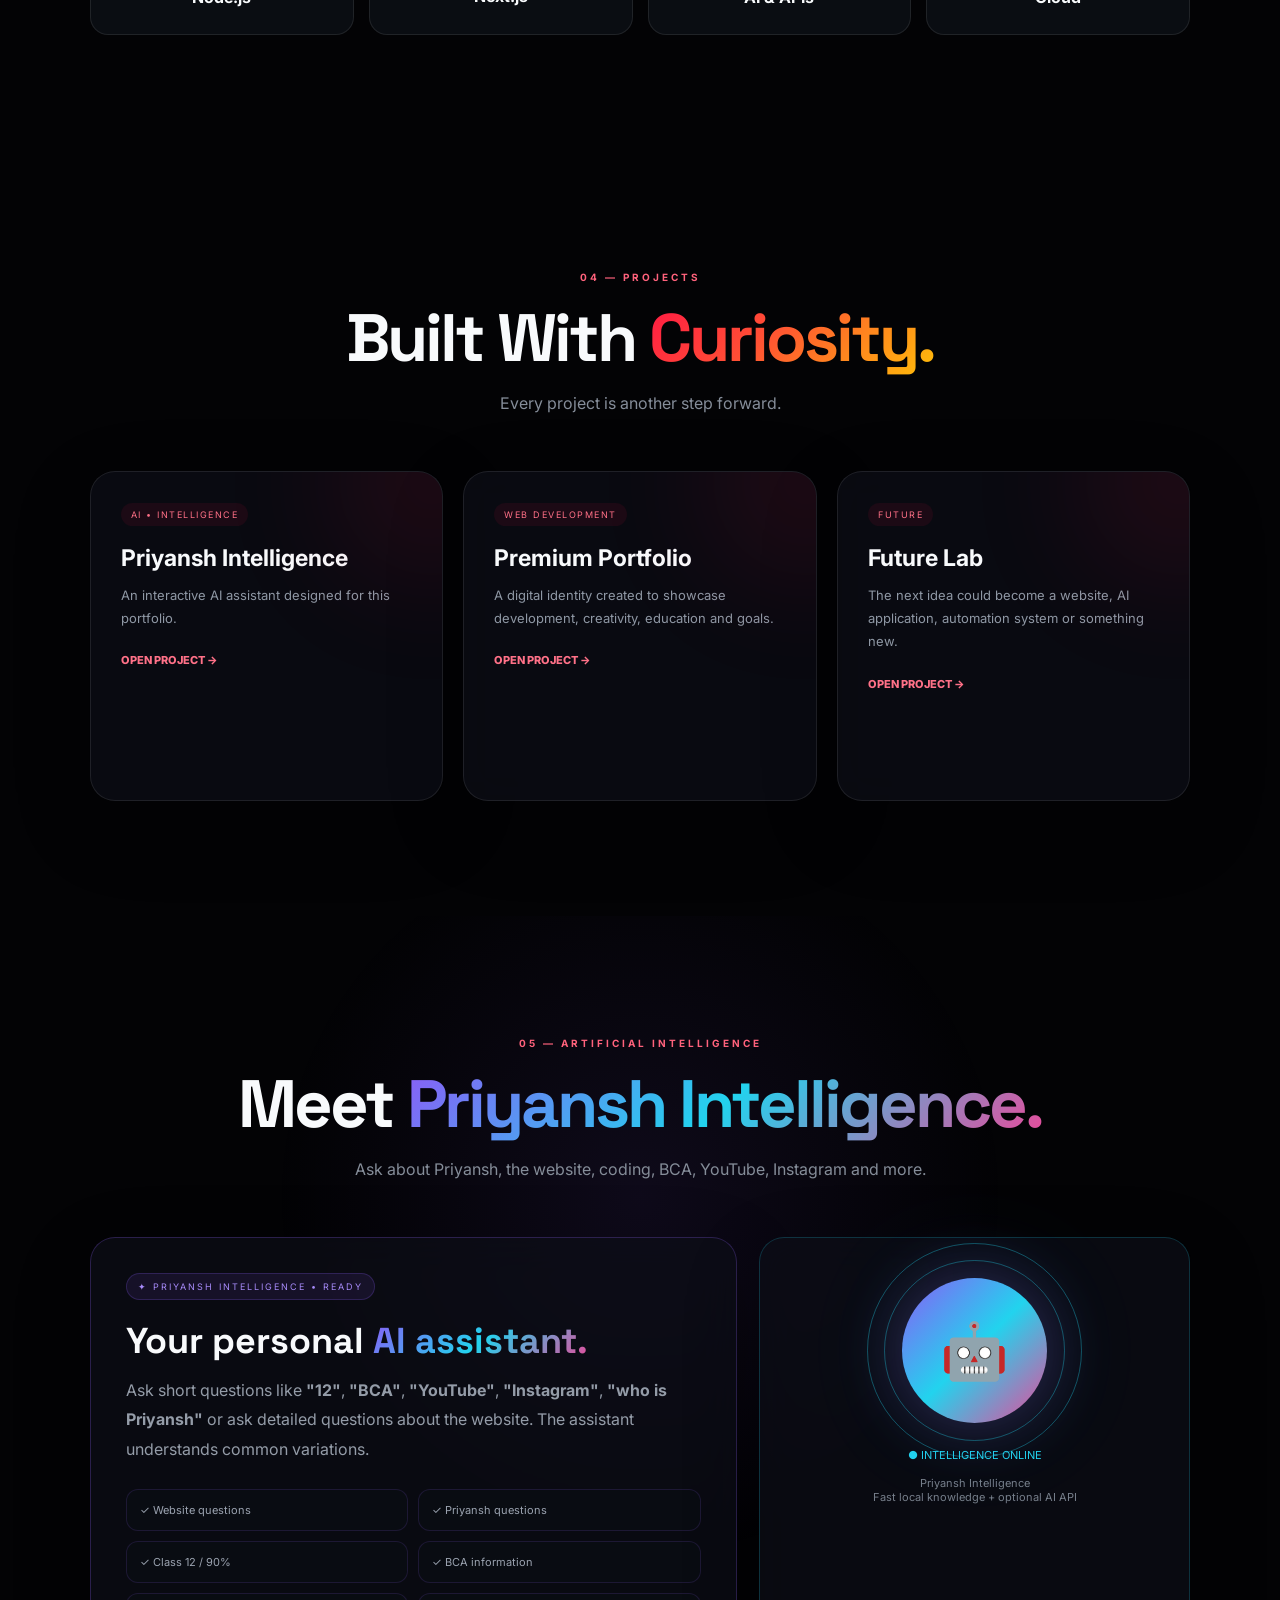
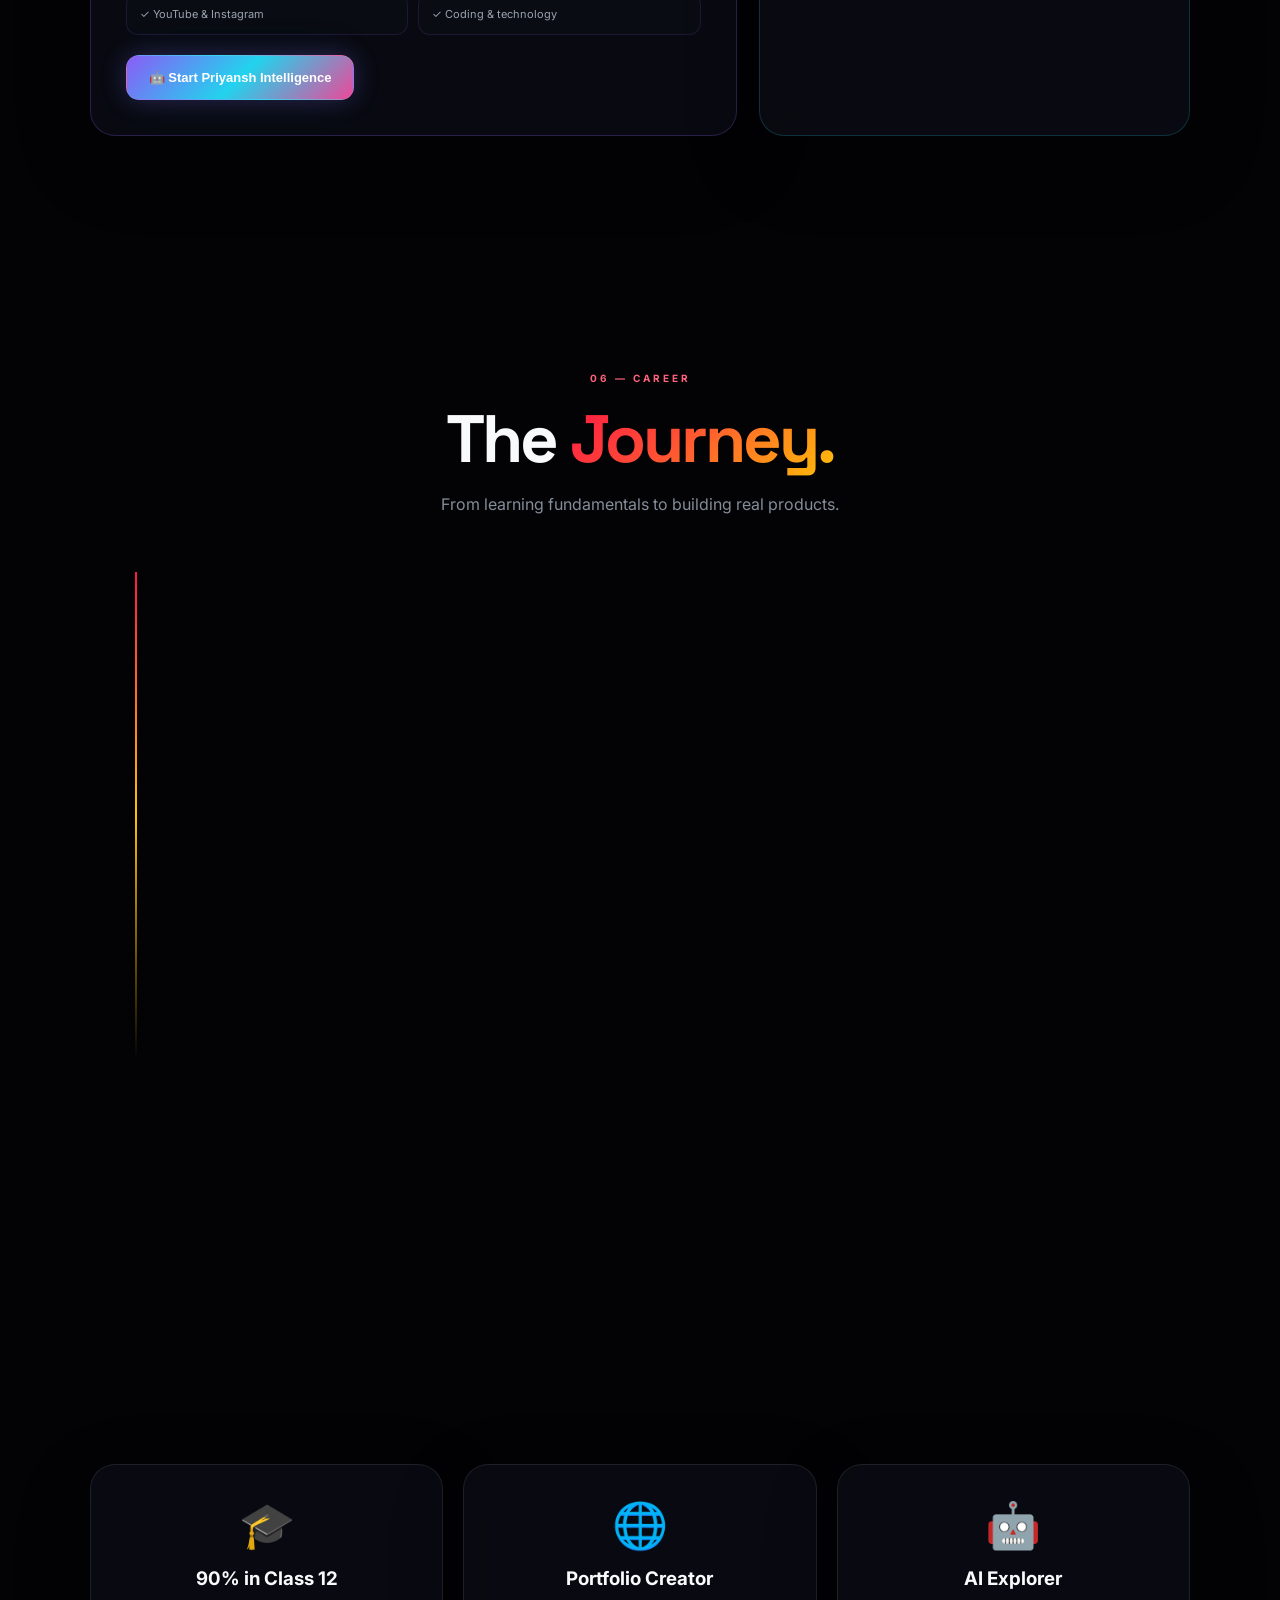
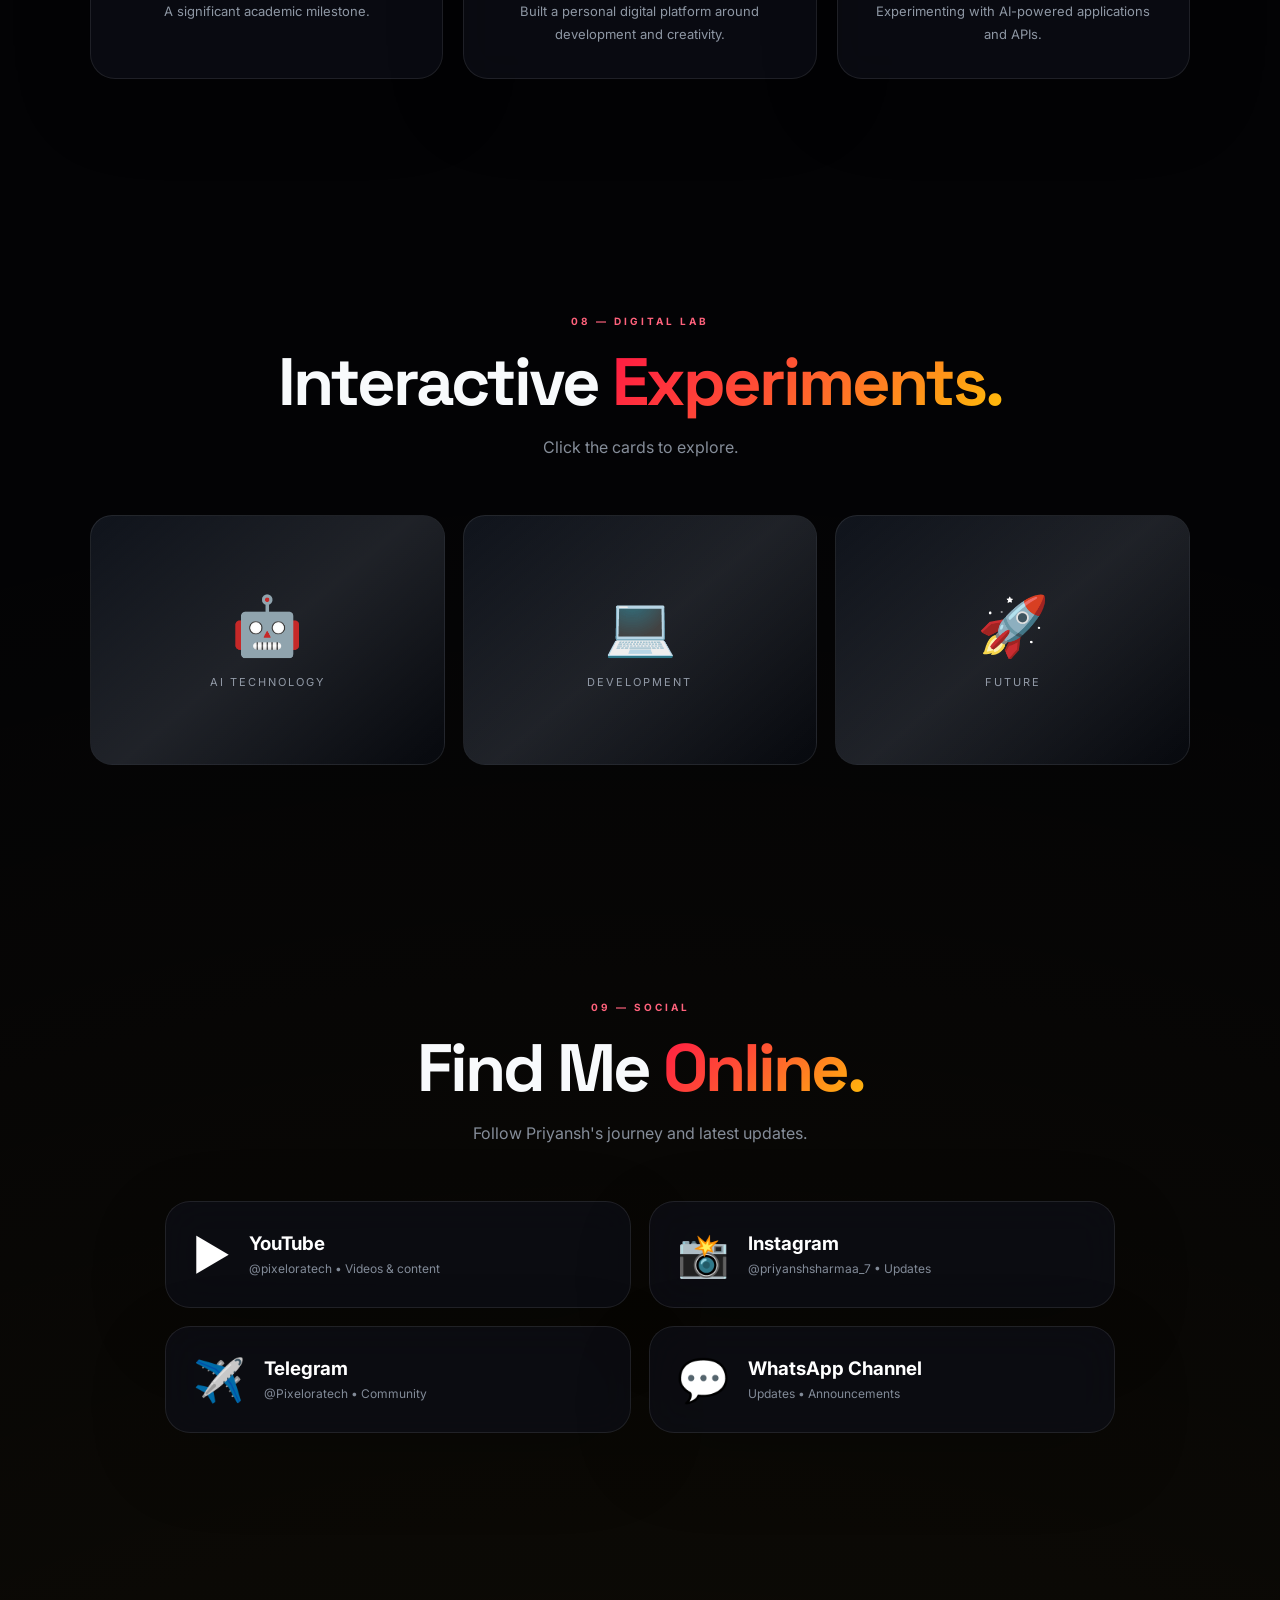
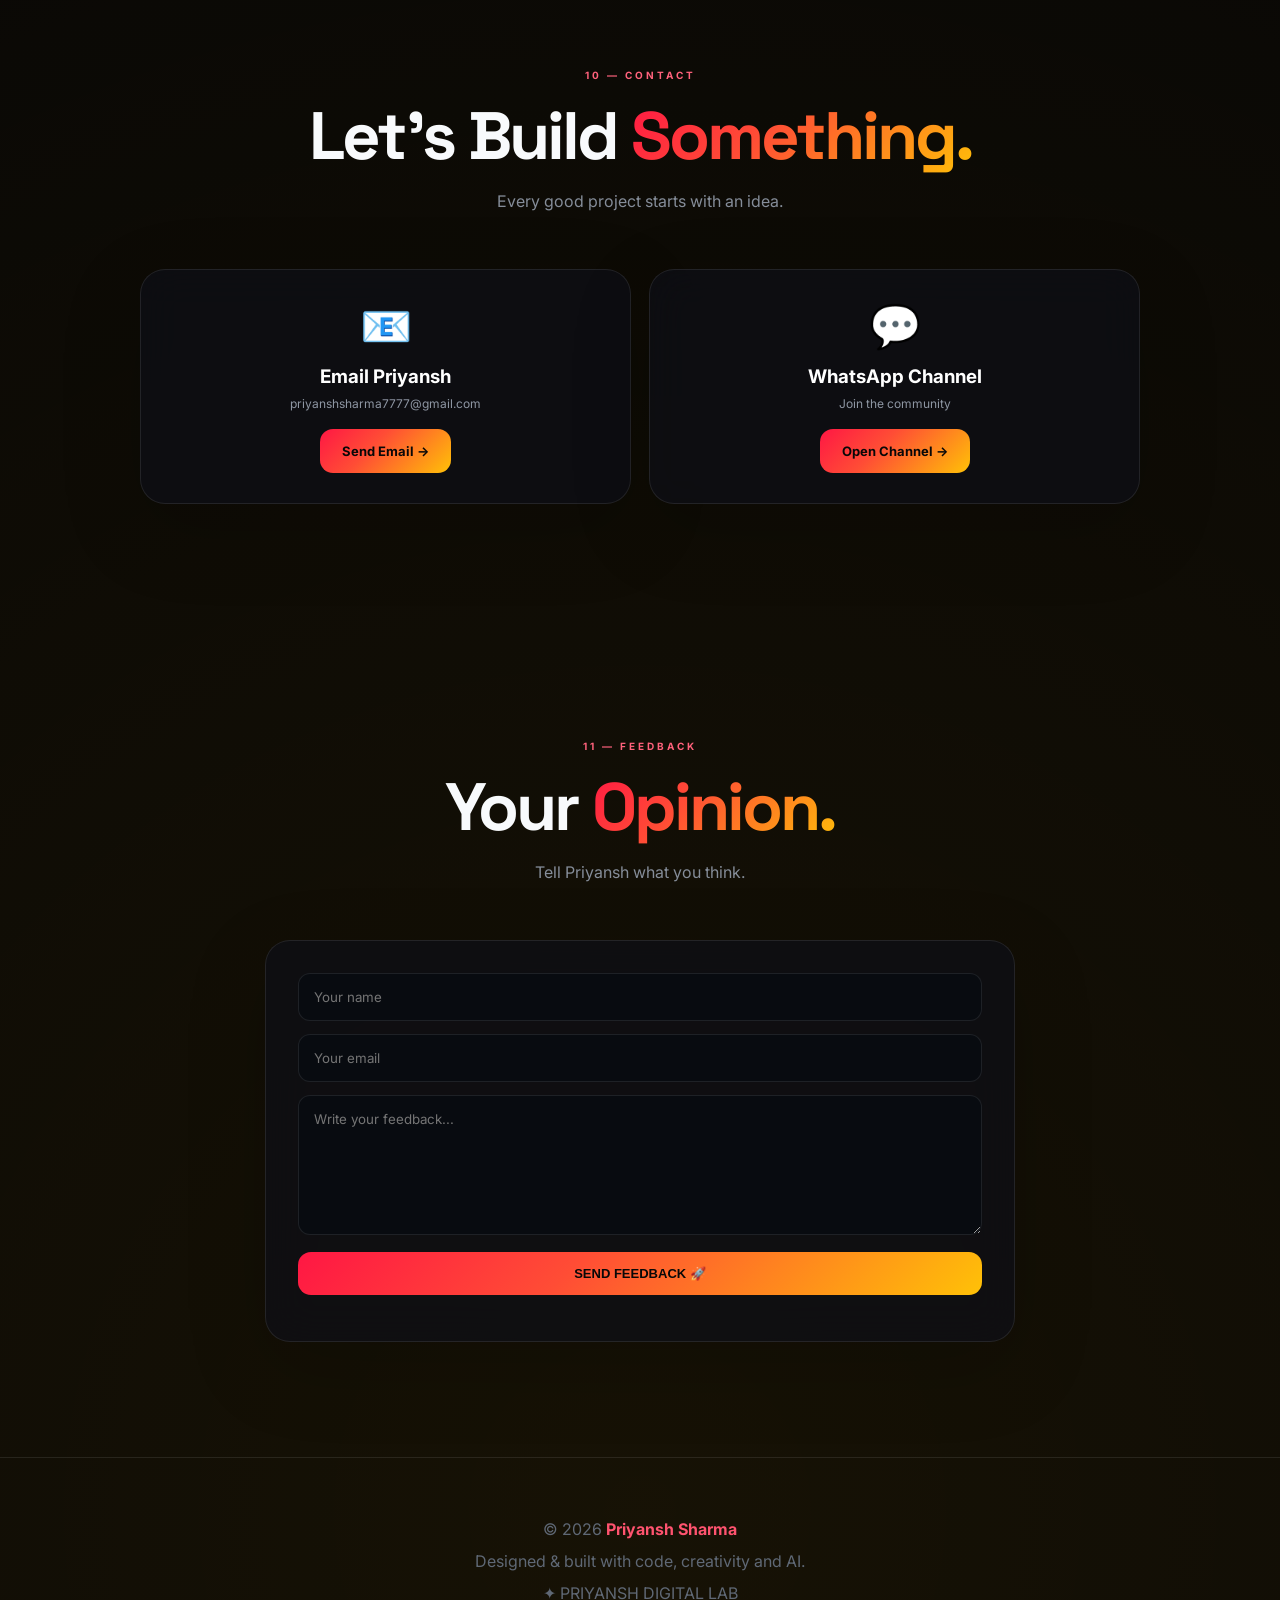
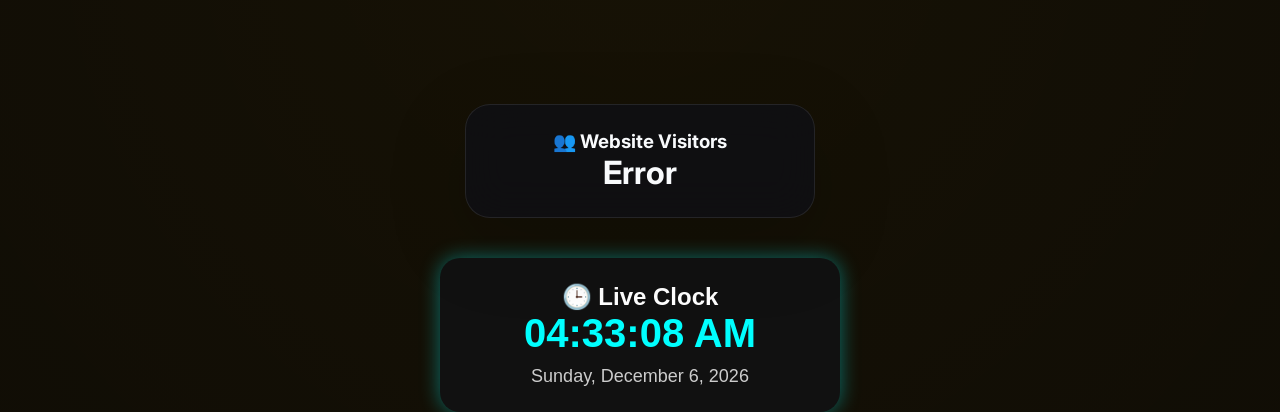
==== commit 97927df5: "Update index.html" ====
--- a/index.html
+++ b/index.html
@@ -3414,4 +3414,69 @@
     document.getElementById("count").textContent = "Error";
     console.error(err);
 });
+</script>
+
+
+
+<div class="live-clock">
+    <h2>🕒 Live Clock</h2>
+    <div id="clock"></div>
+    <div id="date"></div>
+</div>
+
+<style>
+.live-clock{
+    background:#111;
+    color:white;
+    text-align:center;
+    padding:25px;
+    border-radius:20px;
+    max-width:400px;
+    margin:auto;
+    box-shadow:0 0 20px rgba(0,255,255,.4);
+    font-family:Arial,sans-serif;
+}
+
+#clock{
+    font-size:40px;
+    font-weight:bold;
+    color:#00ffff;
+    margin-bottom:10px;
+}
+
+#date{
+    font-size:18px;
+    color:#ccc;
+}
+</style>
+
+<script>
+function updateClock() {
+    const now = new Date();
+
+    let hours = now.getHours();
+    const minutes = String(now.getMinutes()).padStart(2,'0');
+    const seconds = String(now.getSeconds()).padStart(2,'0');
+
+    const ampm = hours >= 12 ? 'PM' : 'AM';
+    hours = hours % 12;
+    hours = hours ? hours : 12;
+    hours = String(hours).padStart(2,'0');
+
+    const options = {
+        weekday: 'long',
+        year: 'numeric',
+        month: 'long',
+        day: 'numeric'
+    };
+
+    document.getElementById("clock").innerHTML =
+        `${hours}:${minutes}:${seconds} ${ampm}`;
+
+    document.getElementById("date").innerHTML =
+        now.toLocaleDateString('en-US', options);
+}
+
+setInterval(updateClock, 1000);
+updateClock();
 </script>
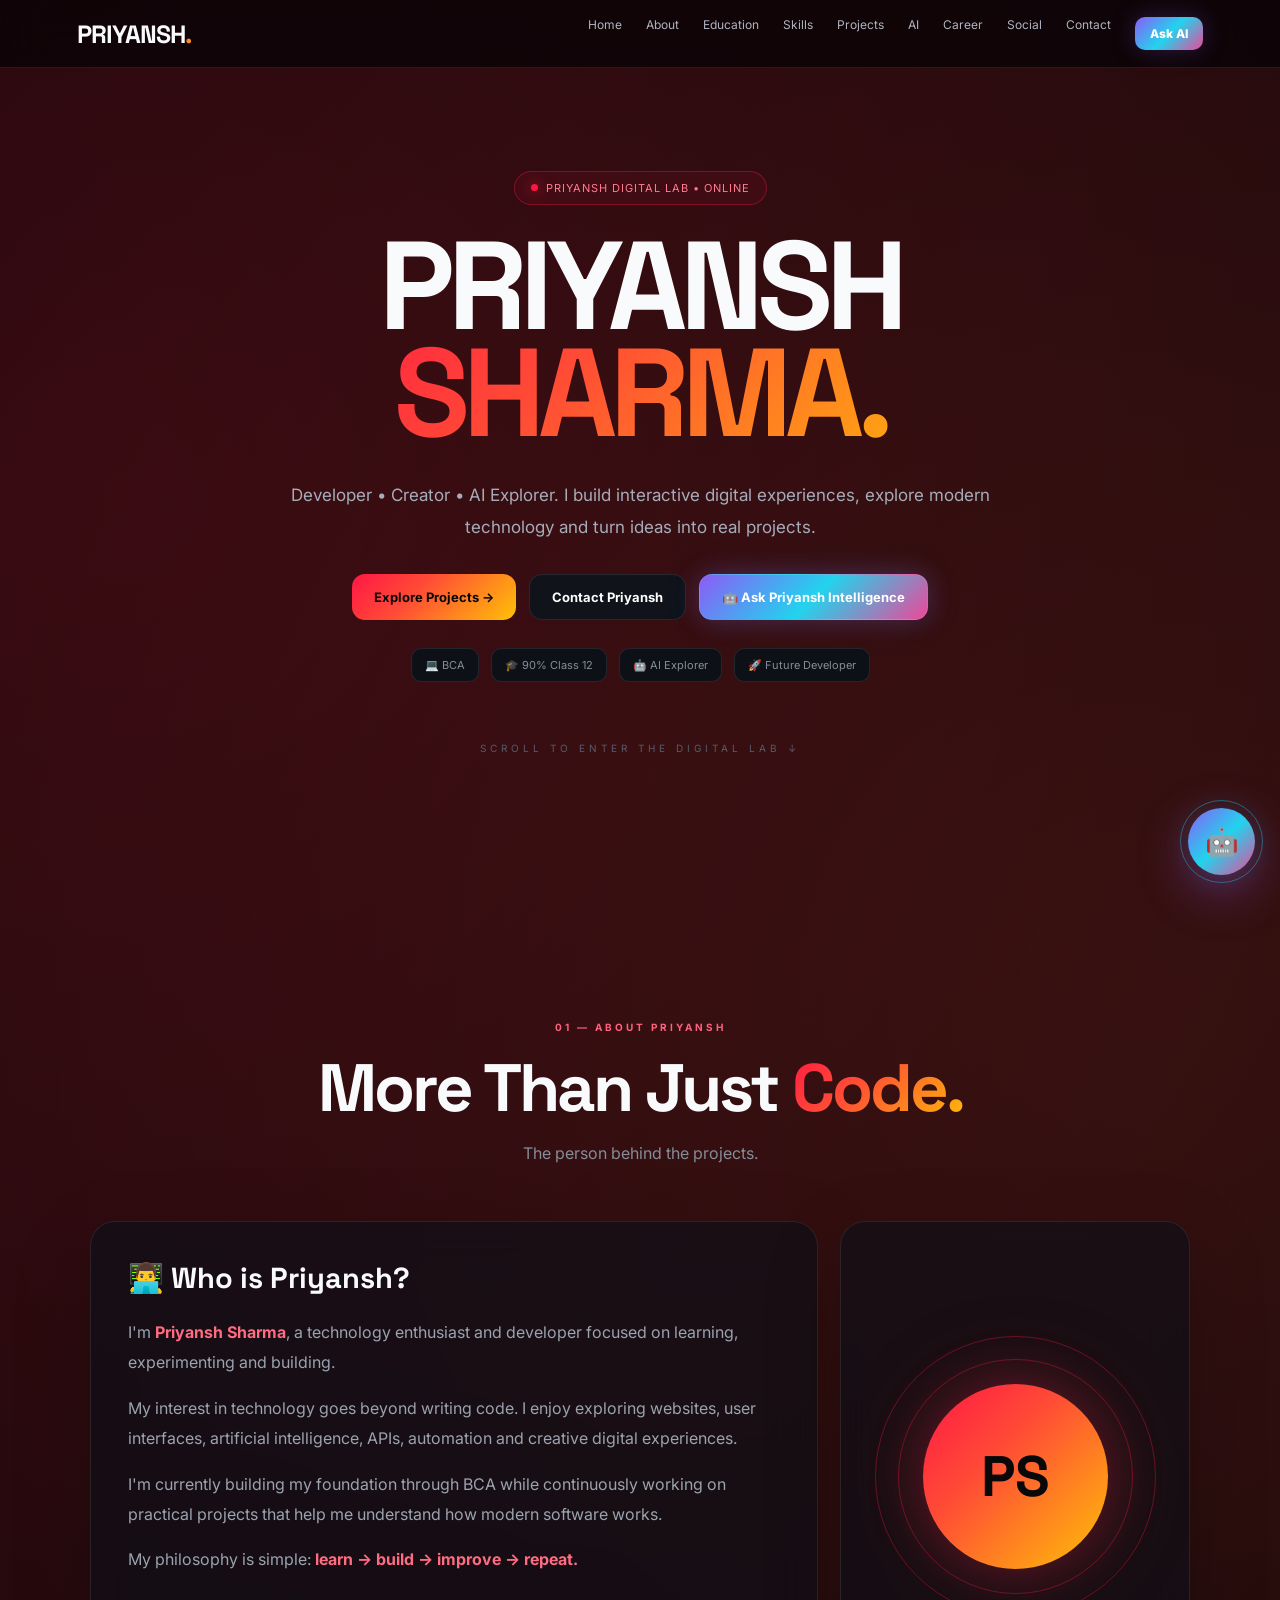
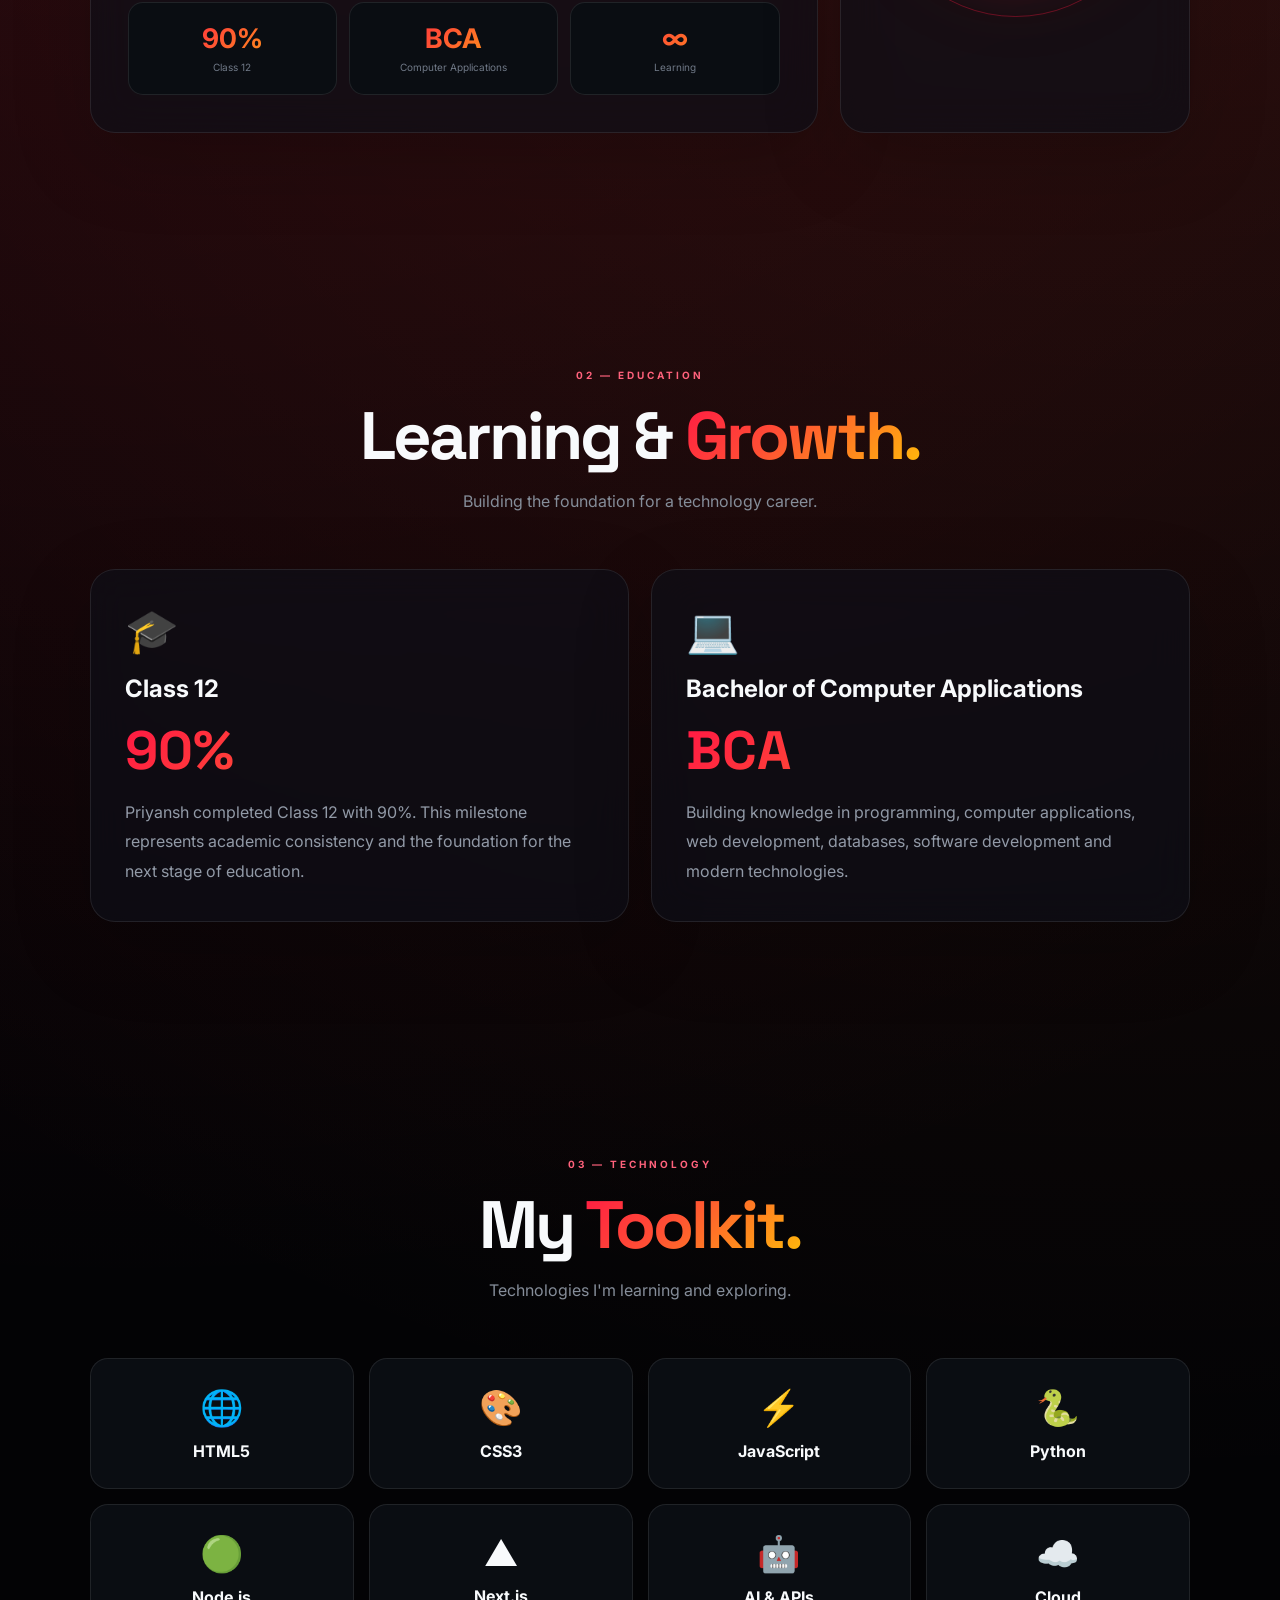
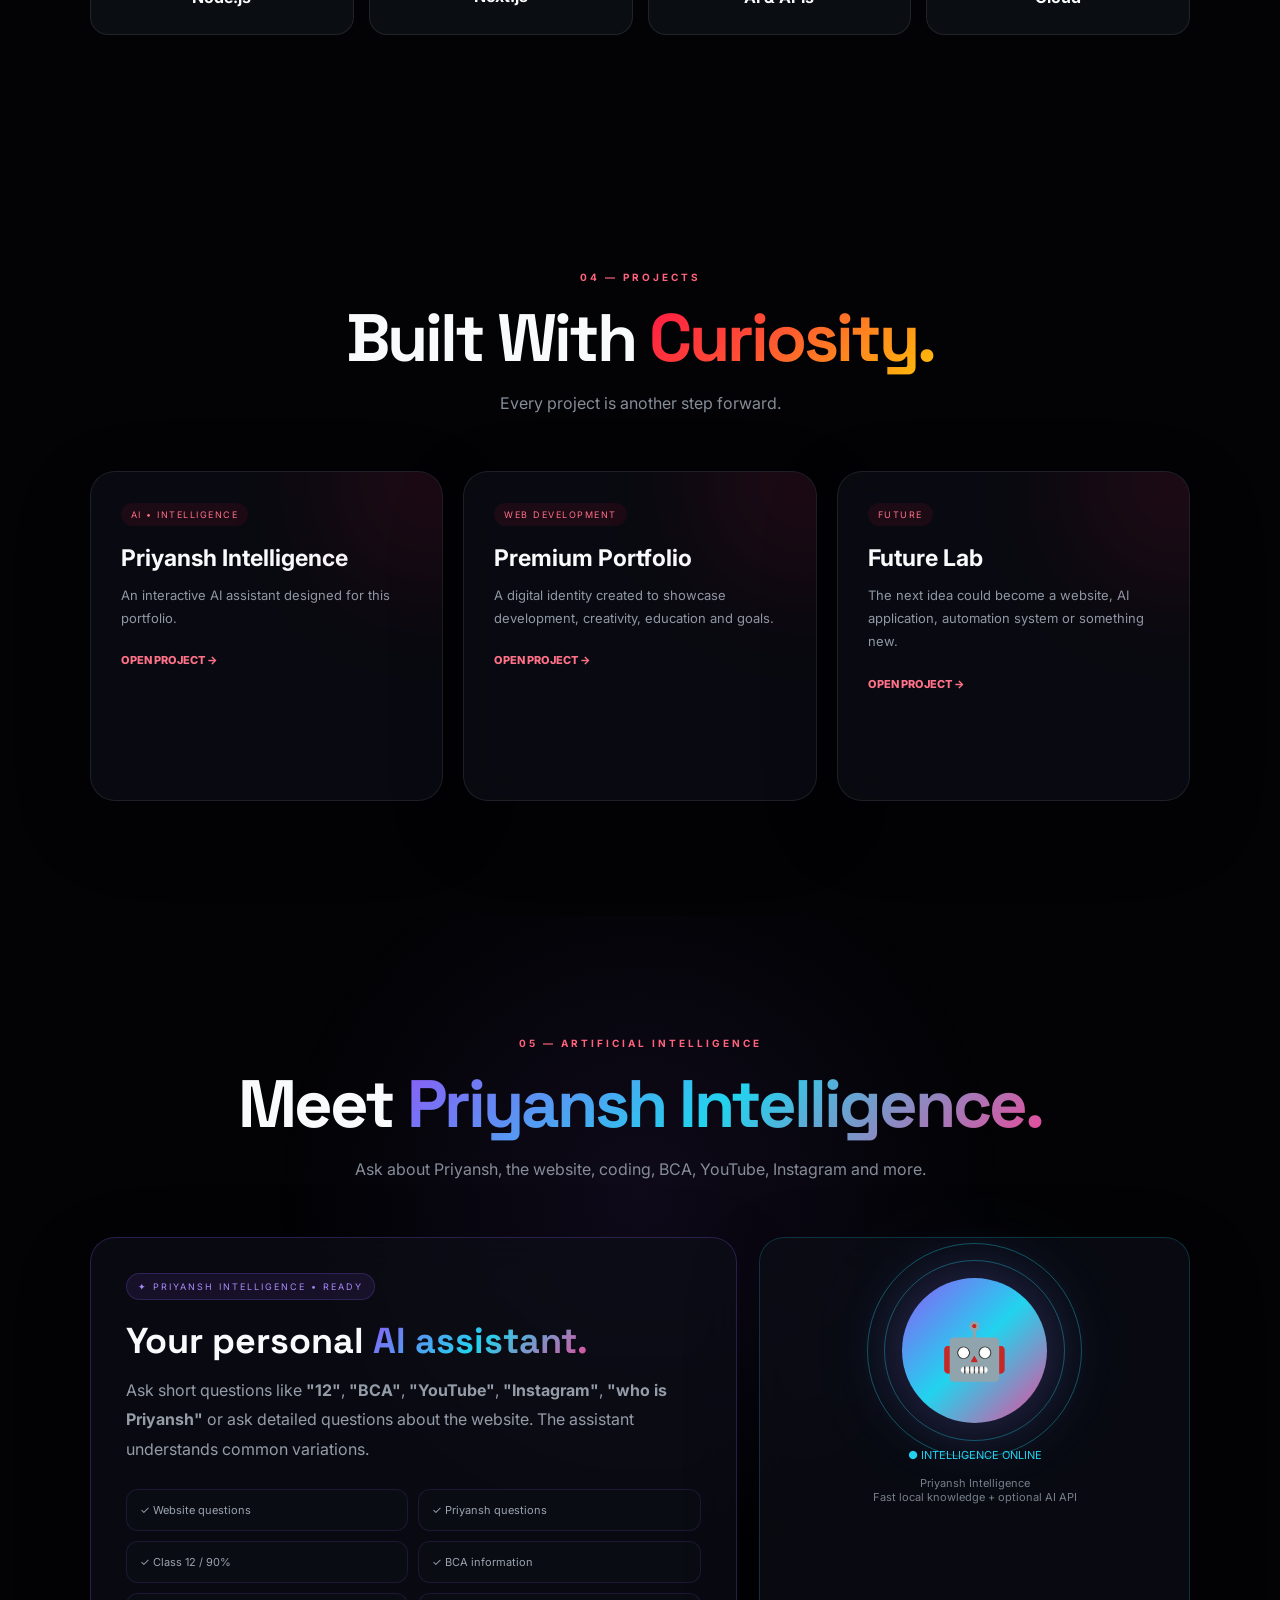
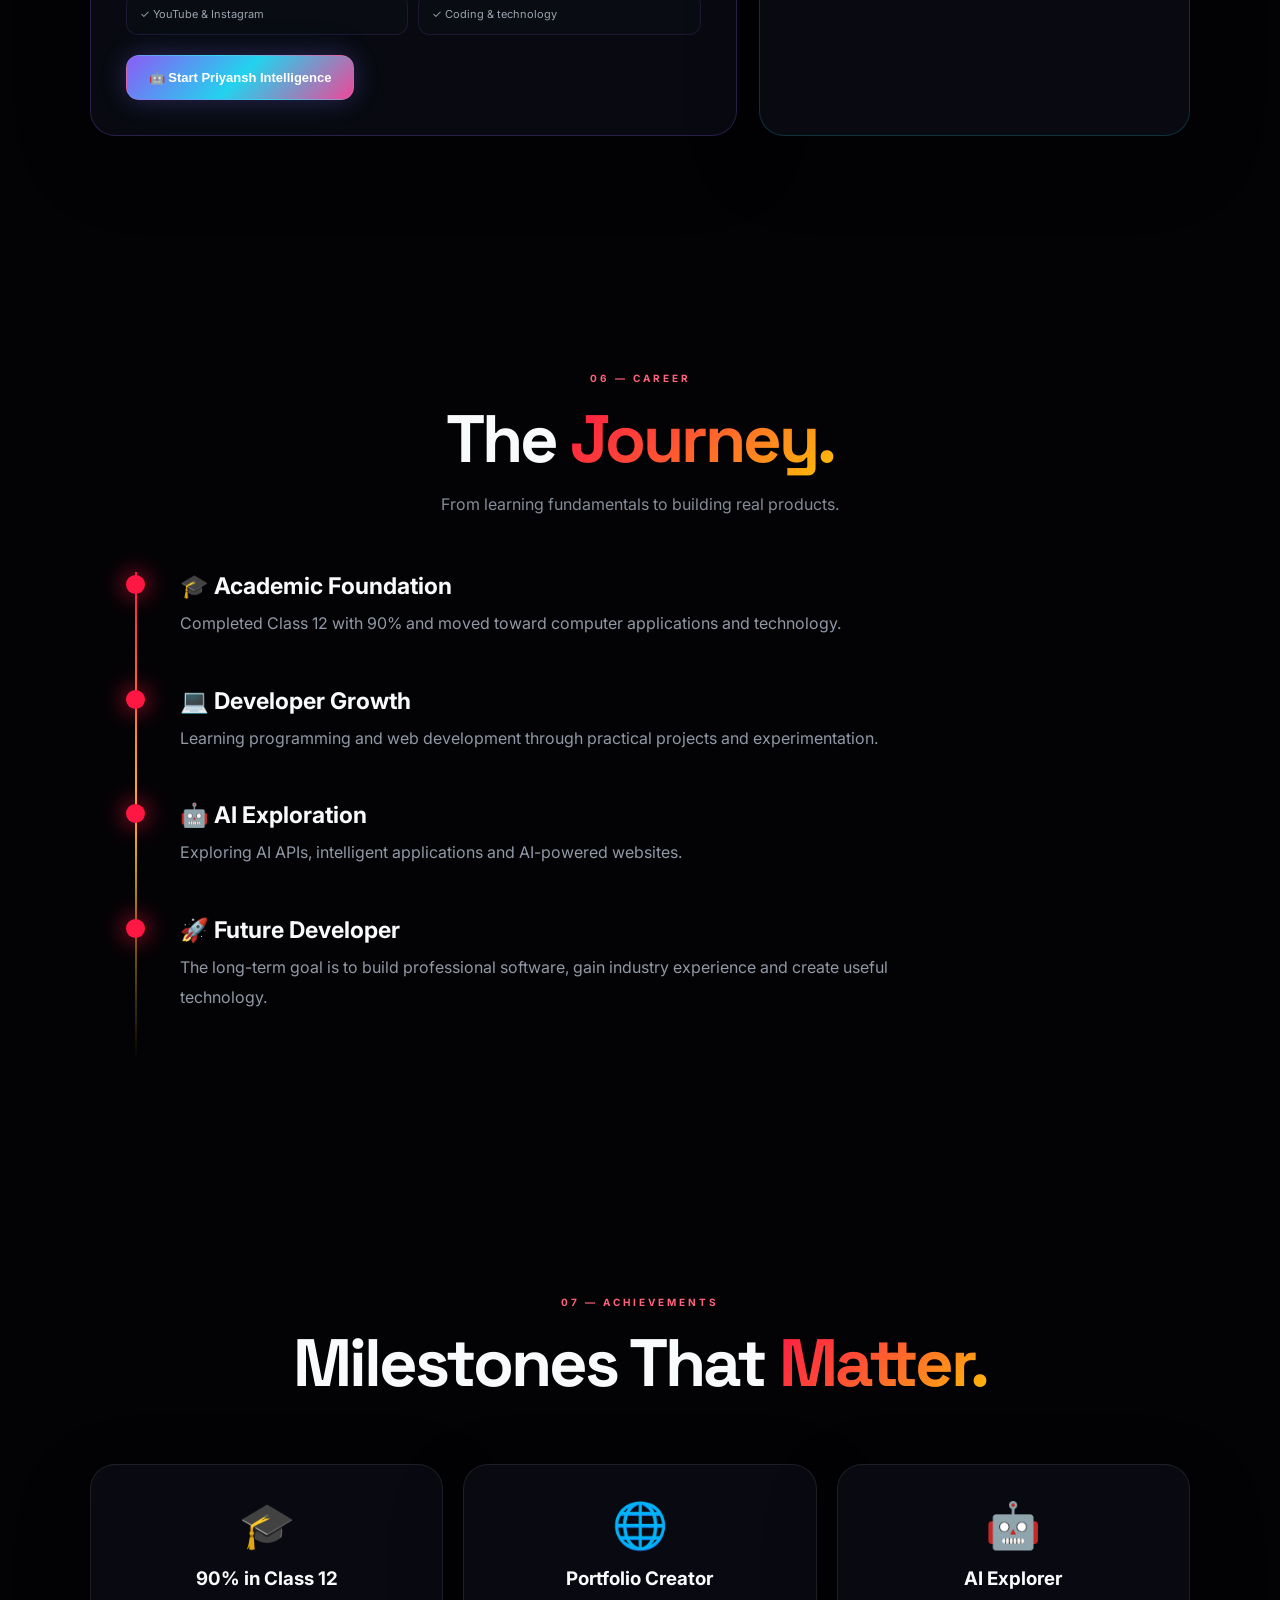
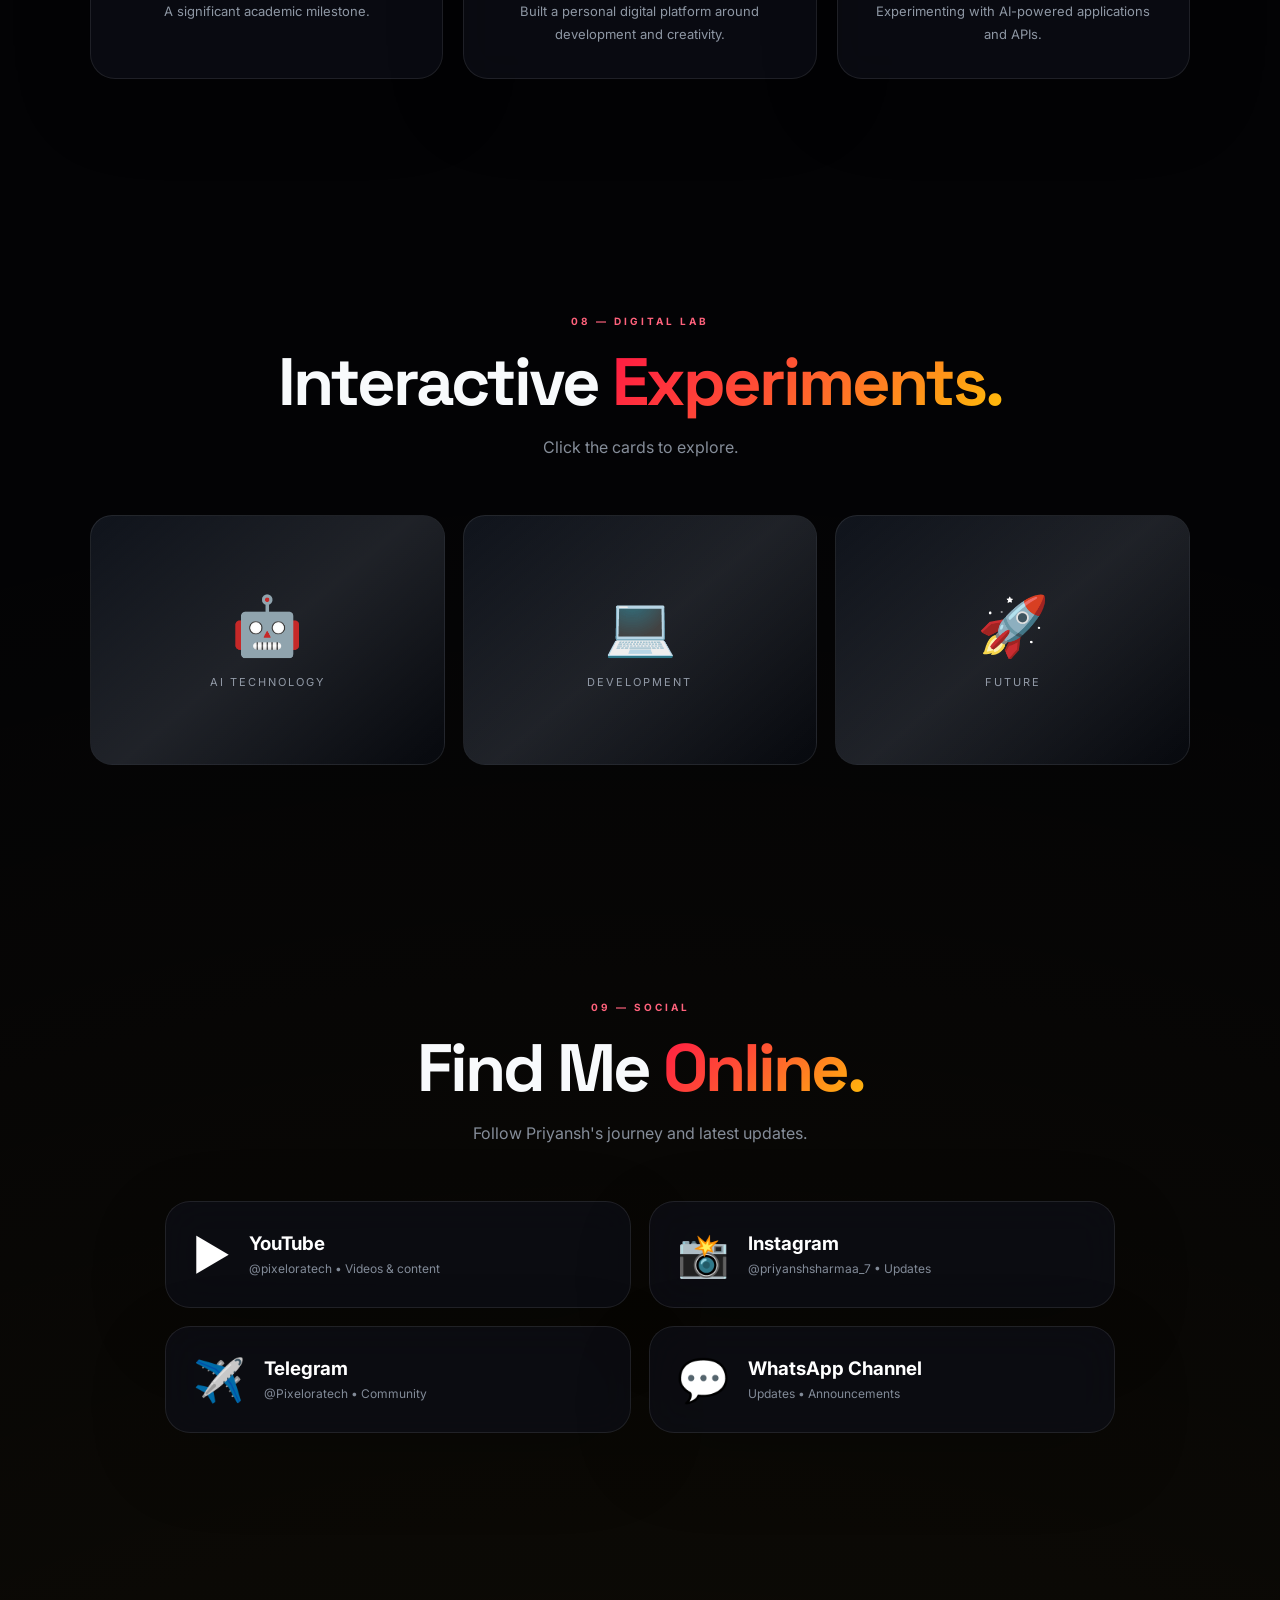
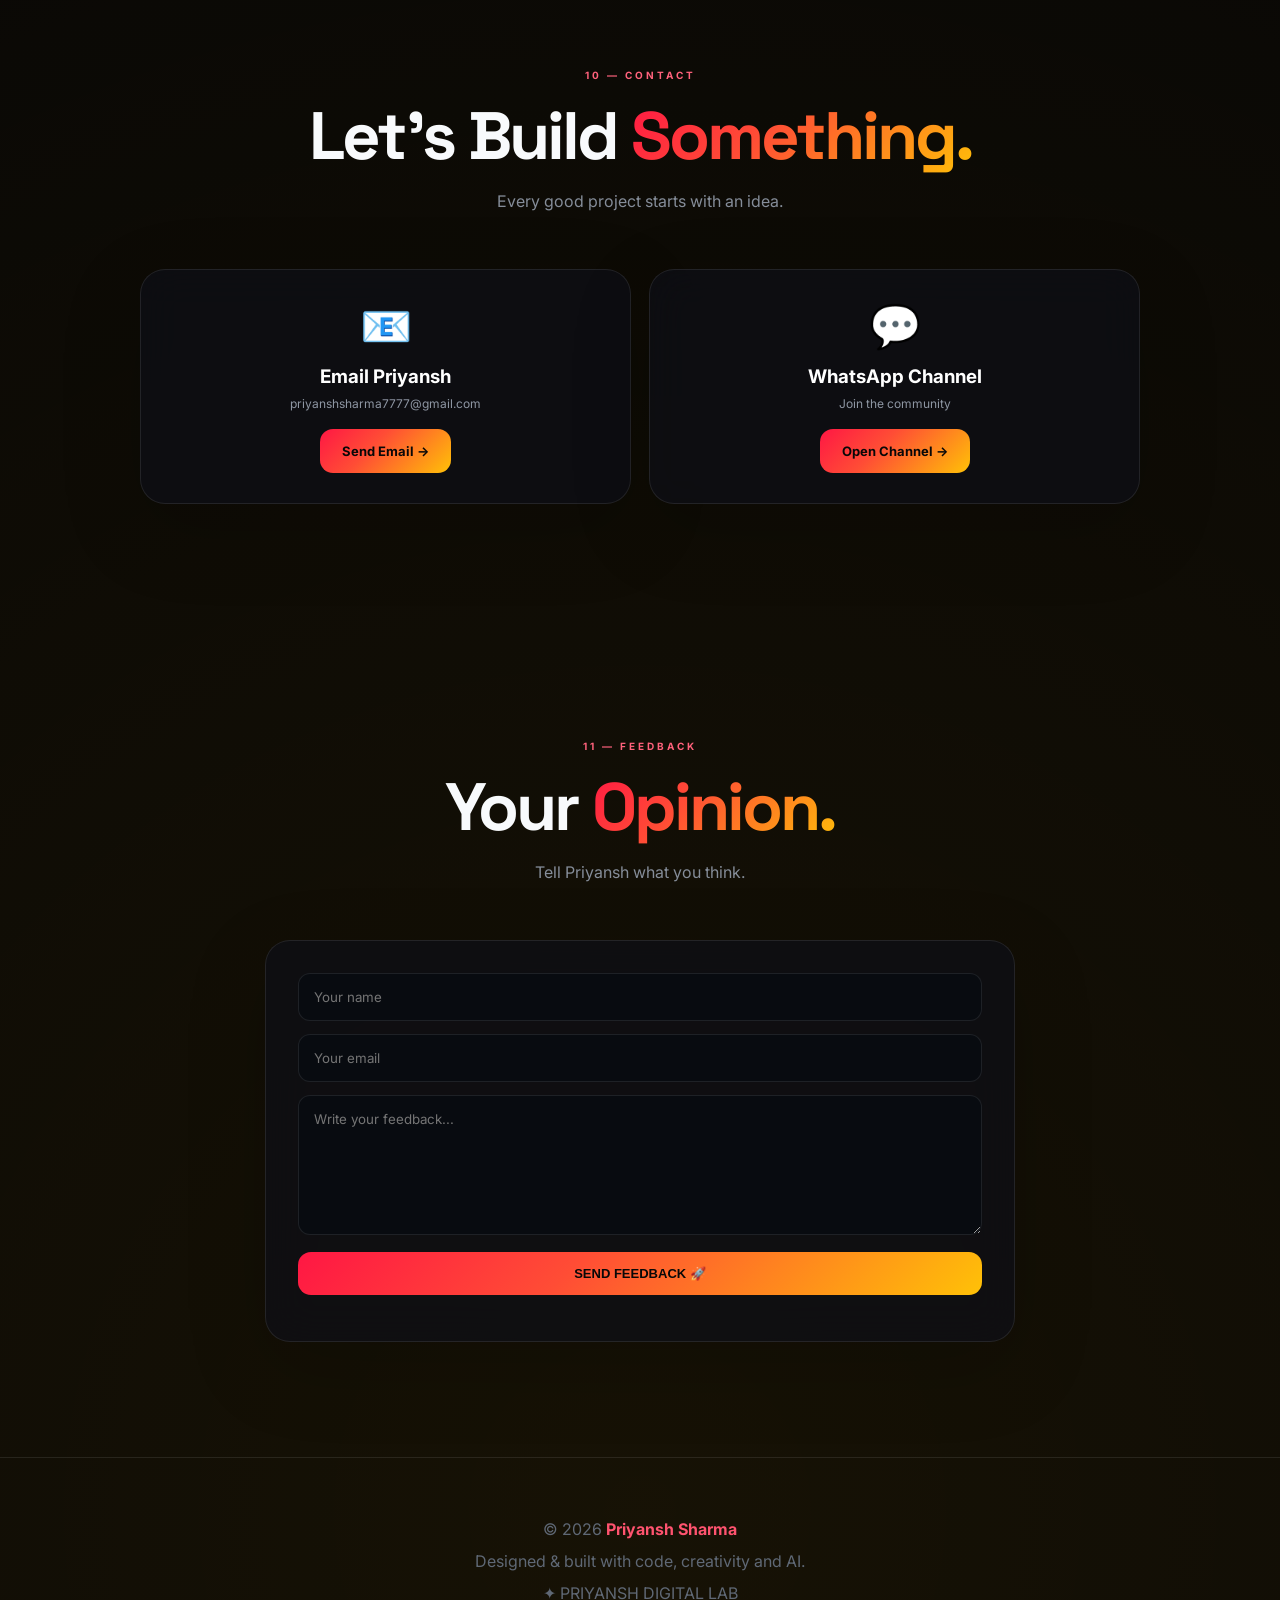
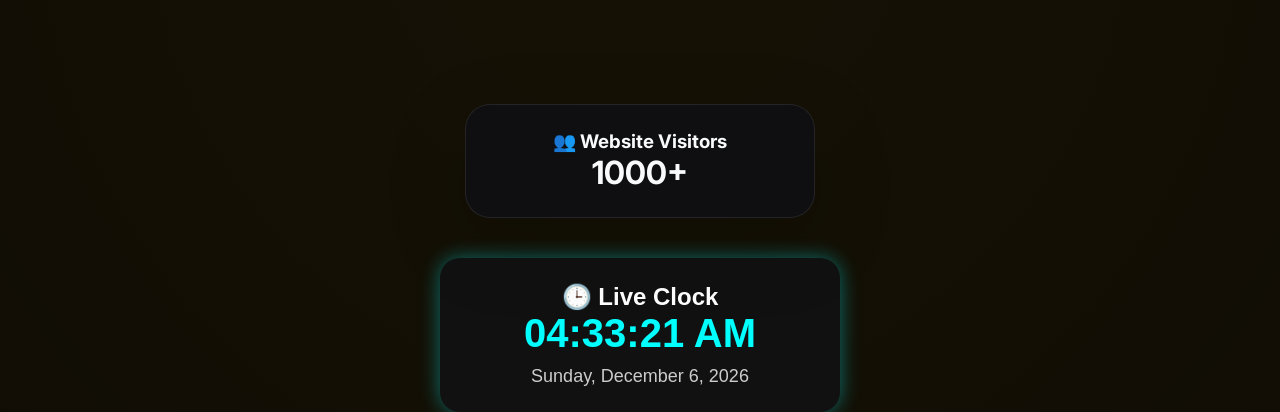
==== commit 0e61dc0b: "Update index.html" ====
--- a/index.html
+++ b/index.html
@@ -3411,7 +3411,7 @@
     document.getElementById("count").textContent = data.value;
 })
 .catch(err => {
-    document.getElementById("count").textContent = "Error";
+    document.getElementById("count").textContent = "1000+";
     console.error(err);
 });
 </script>
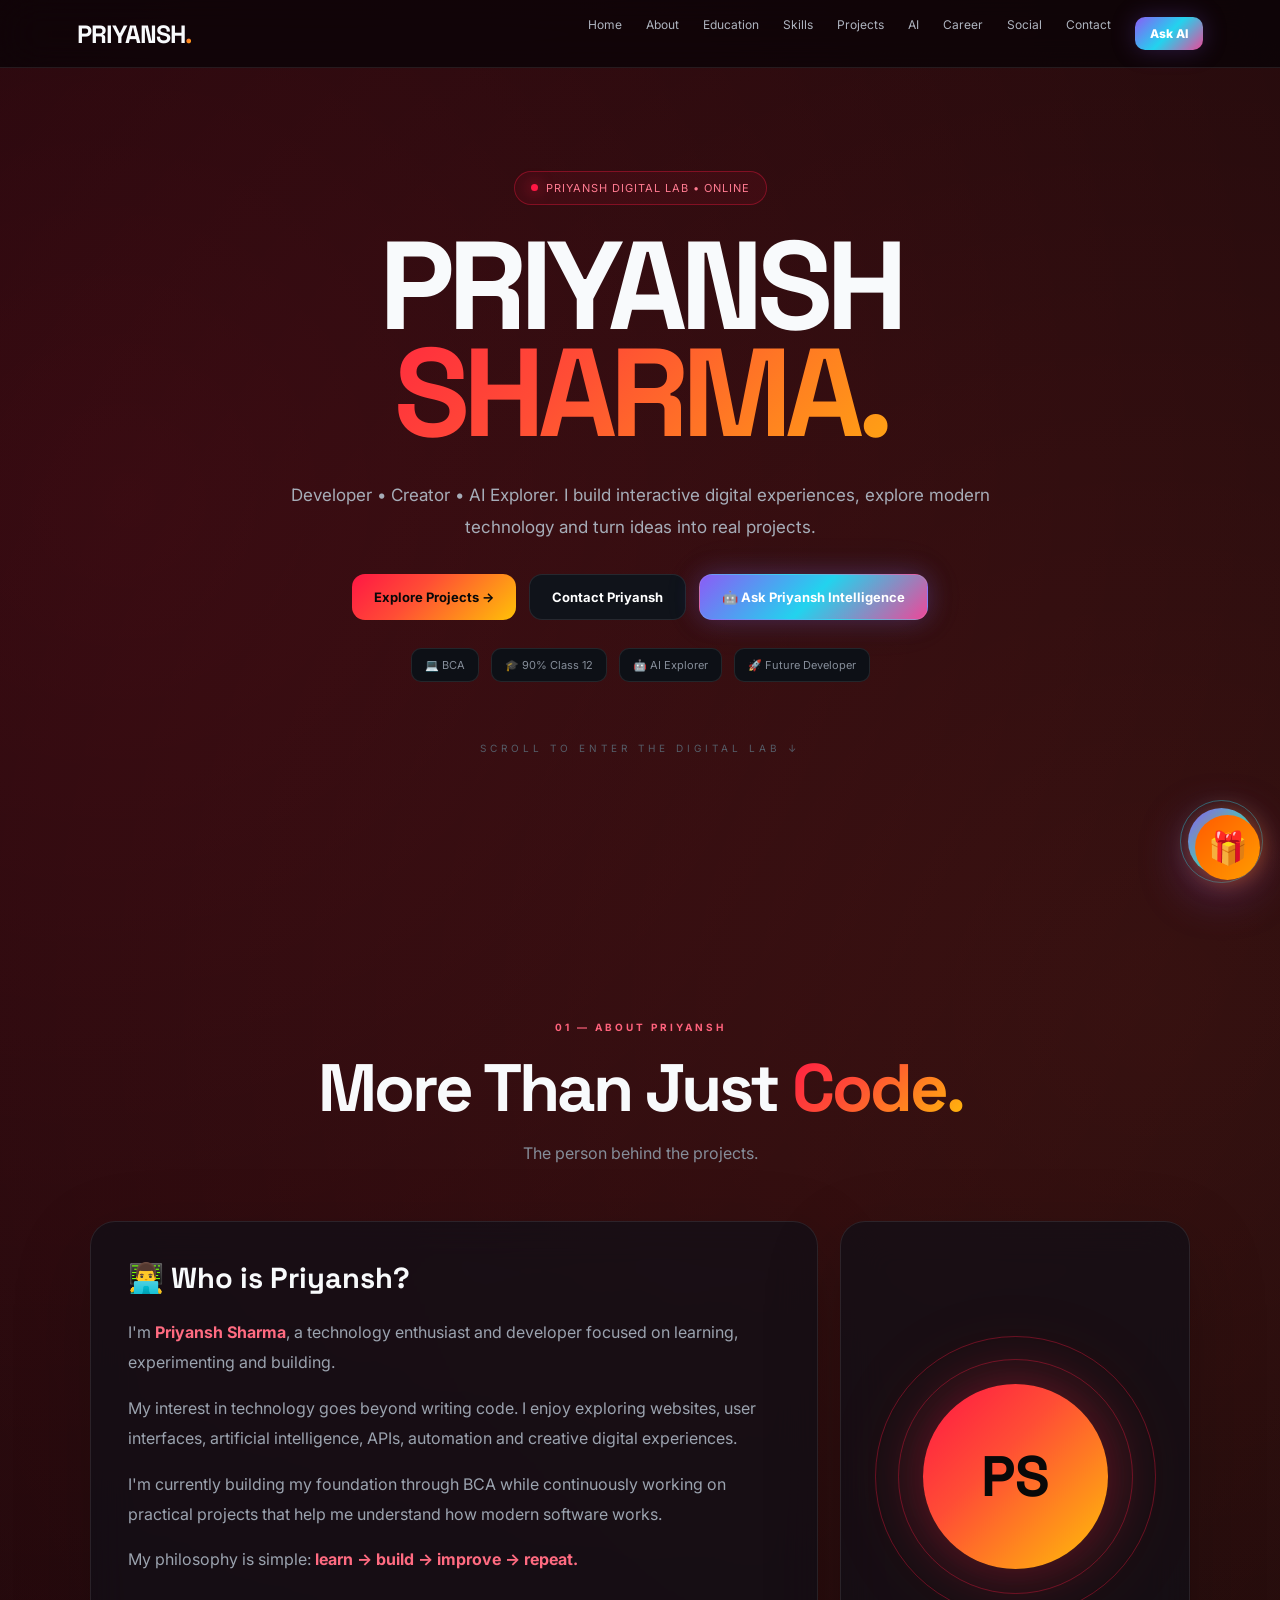
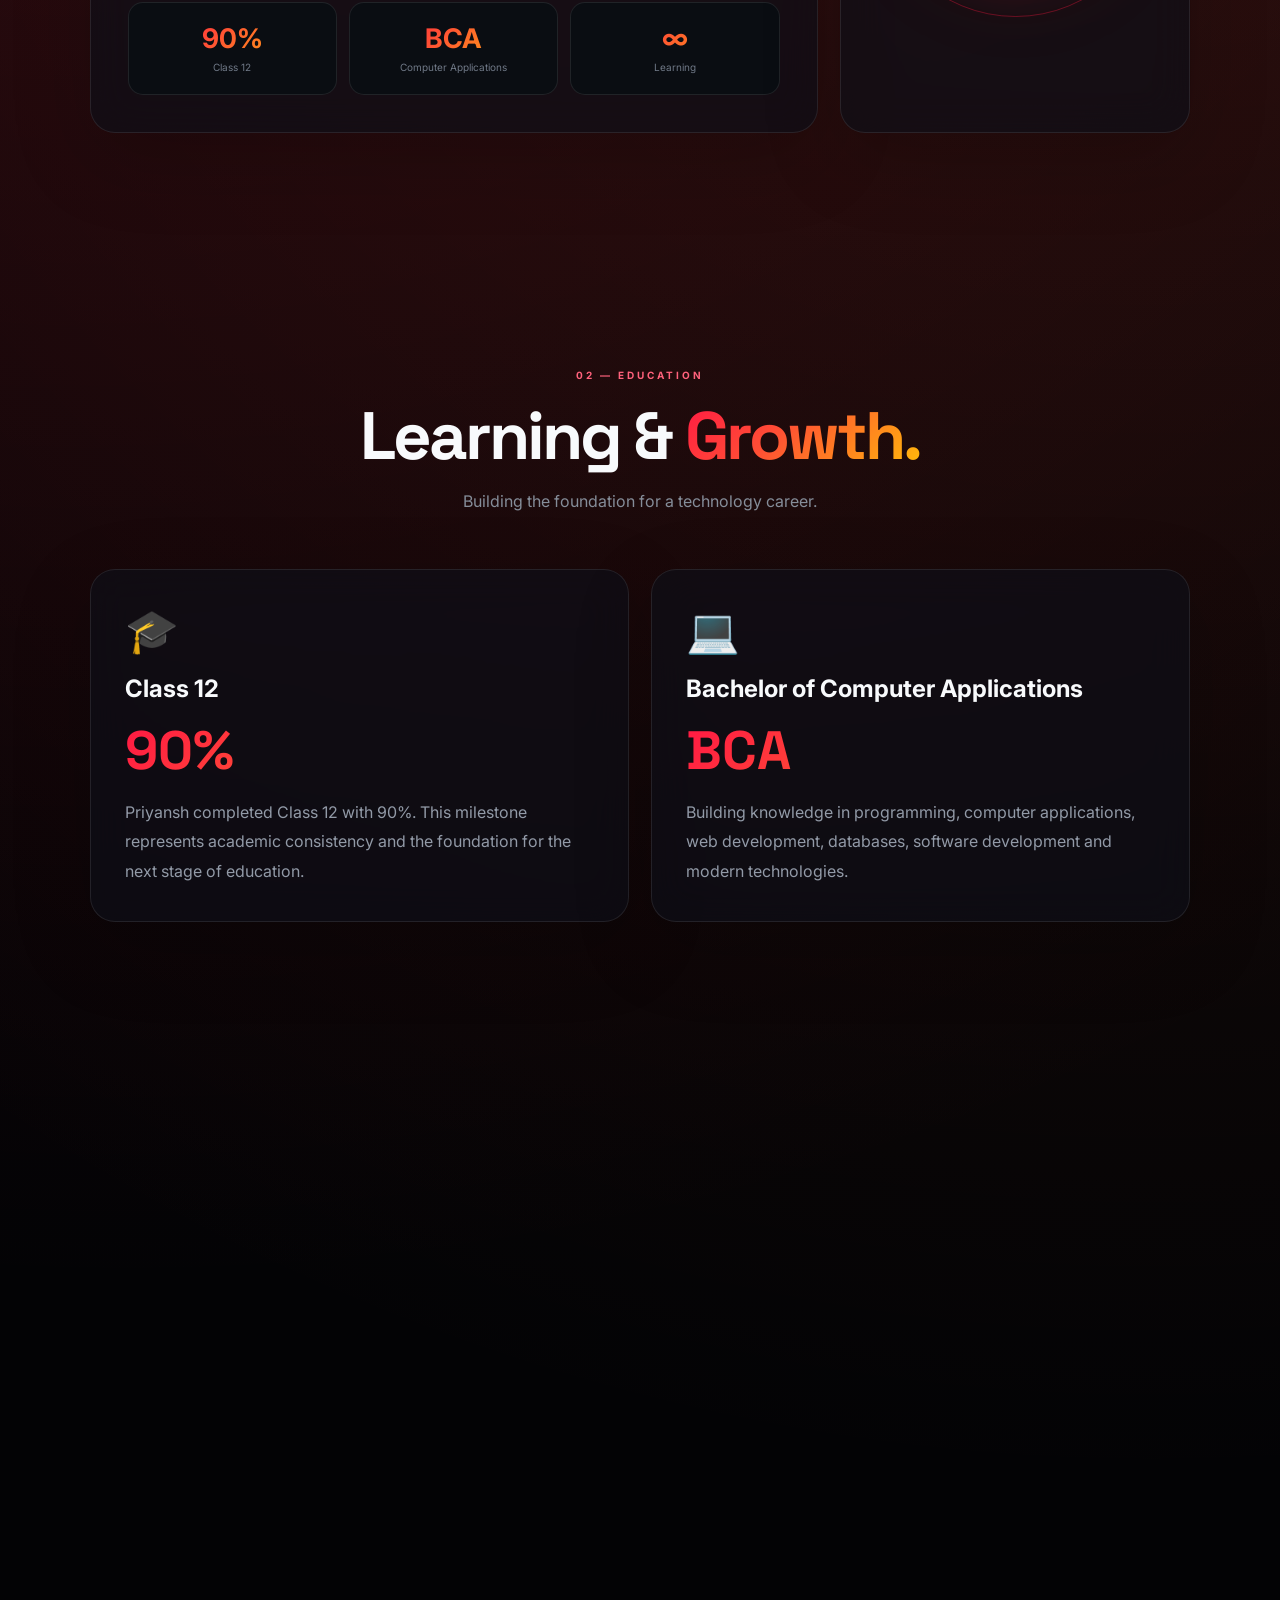
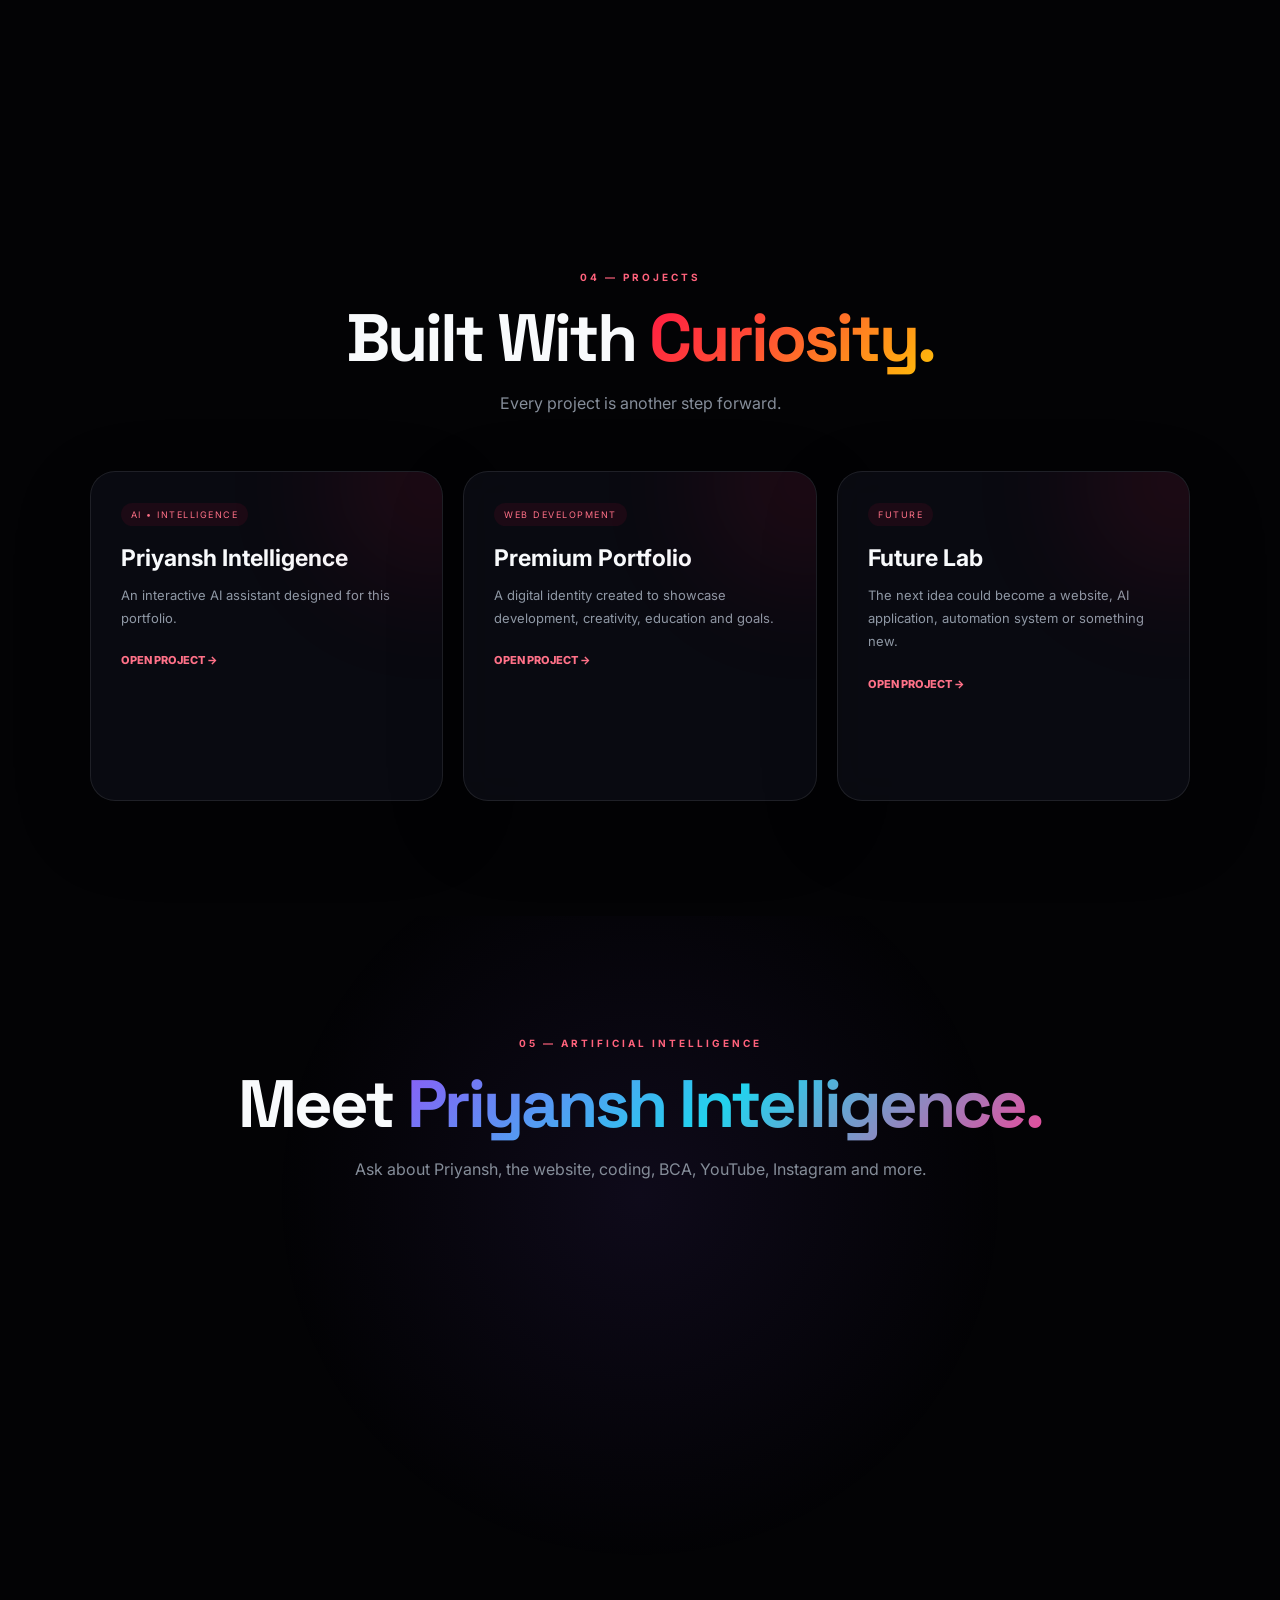
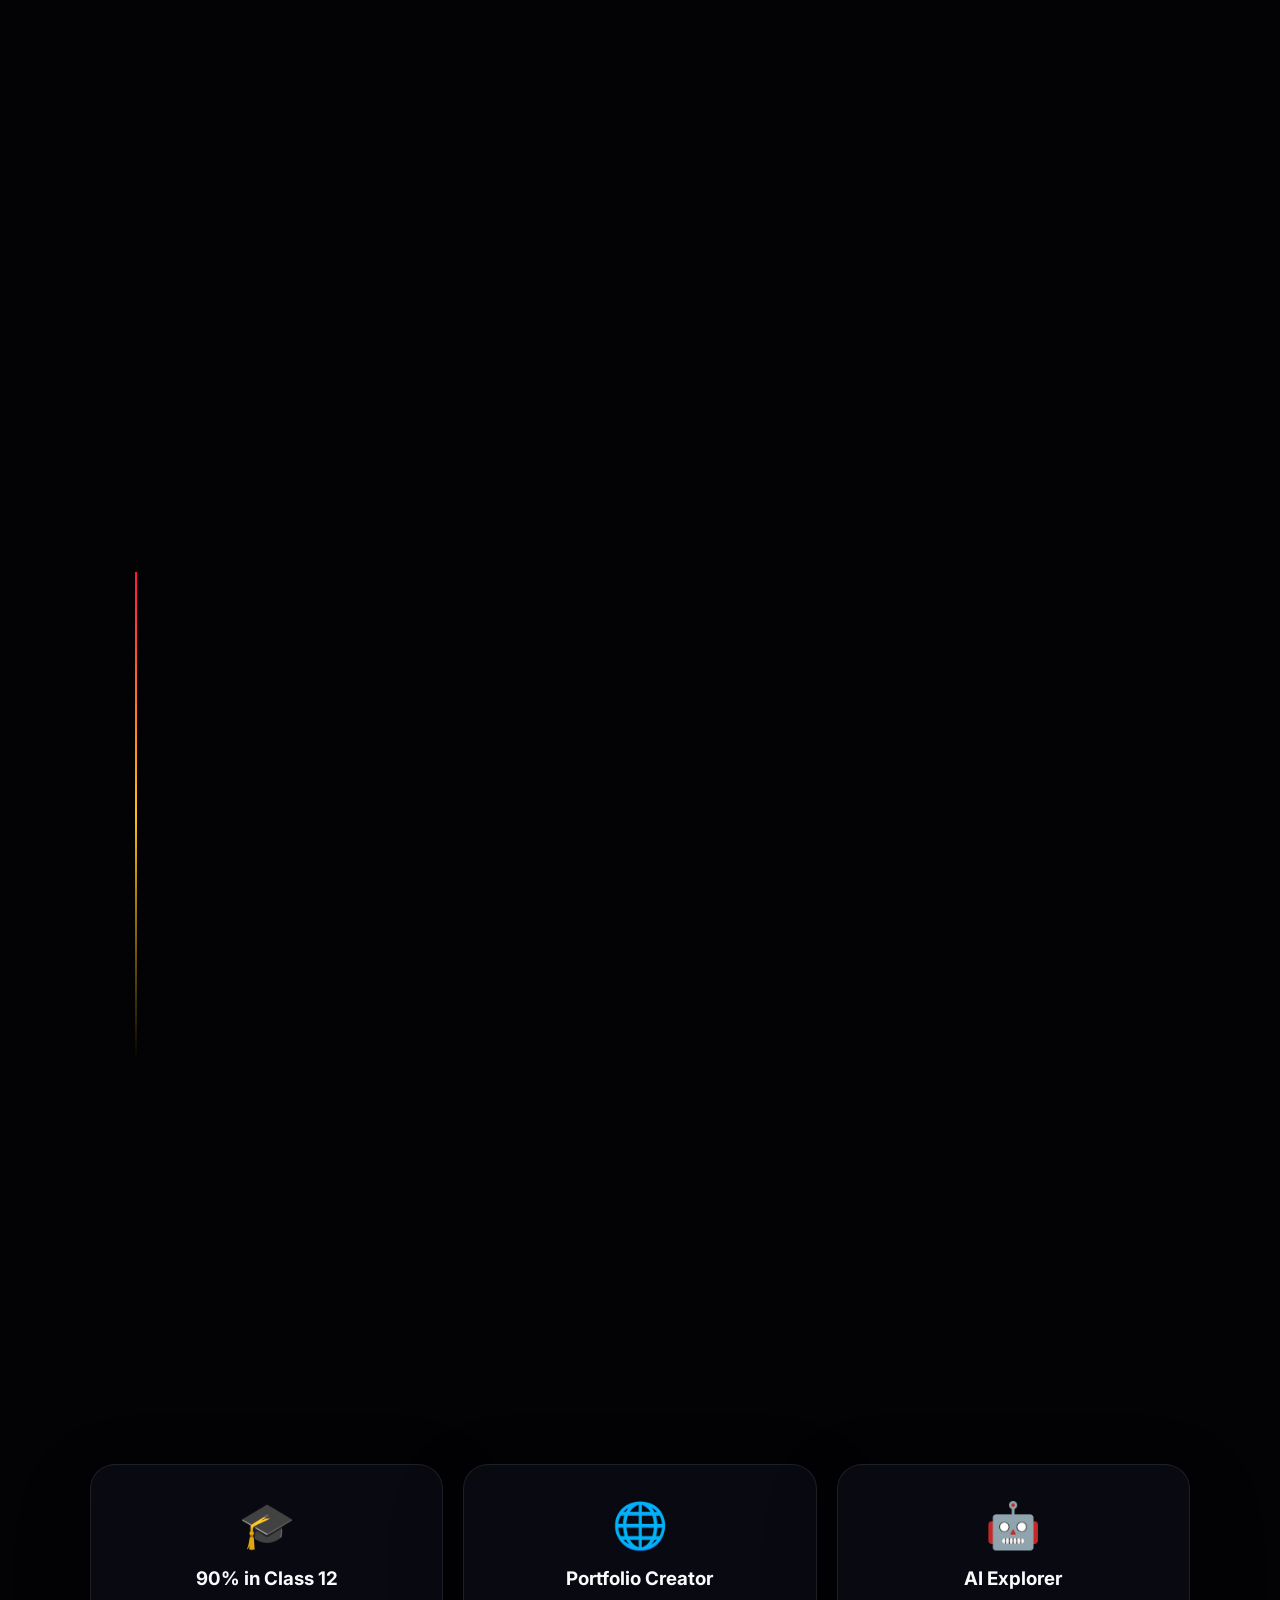
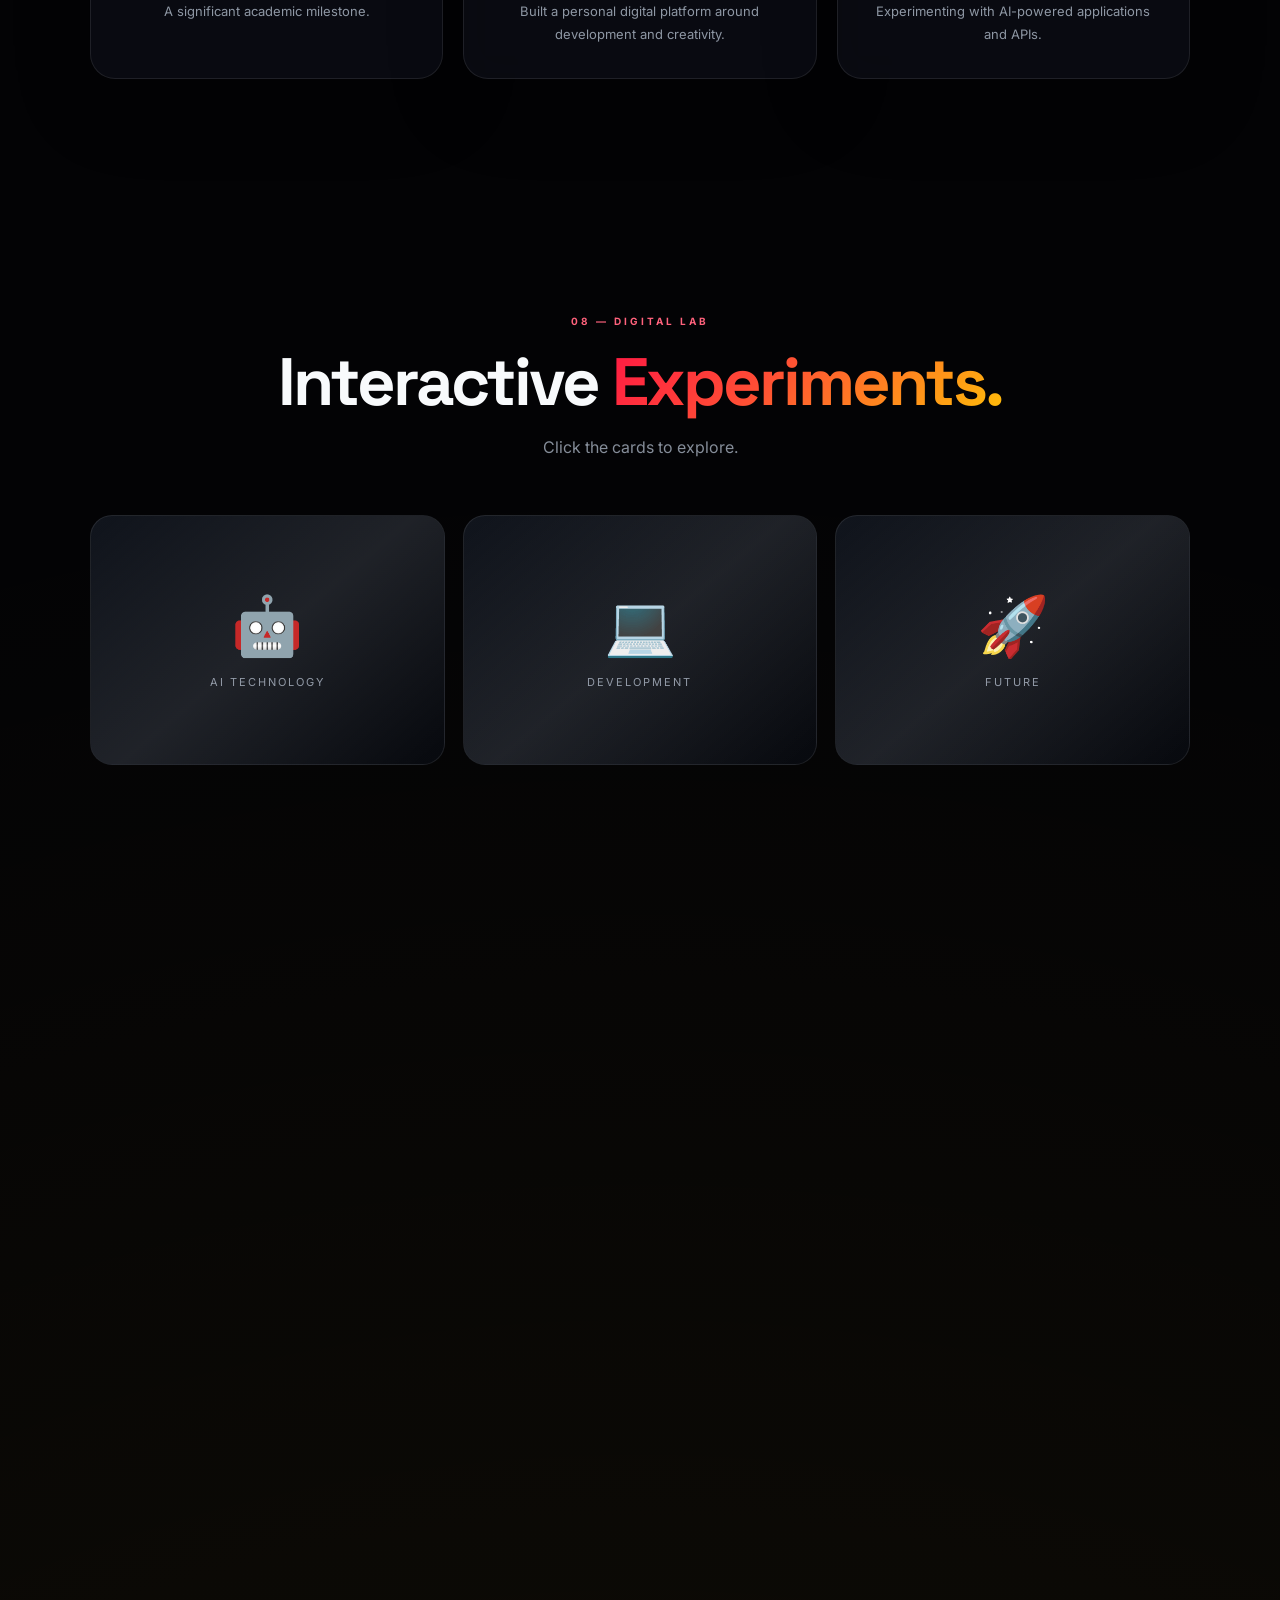
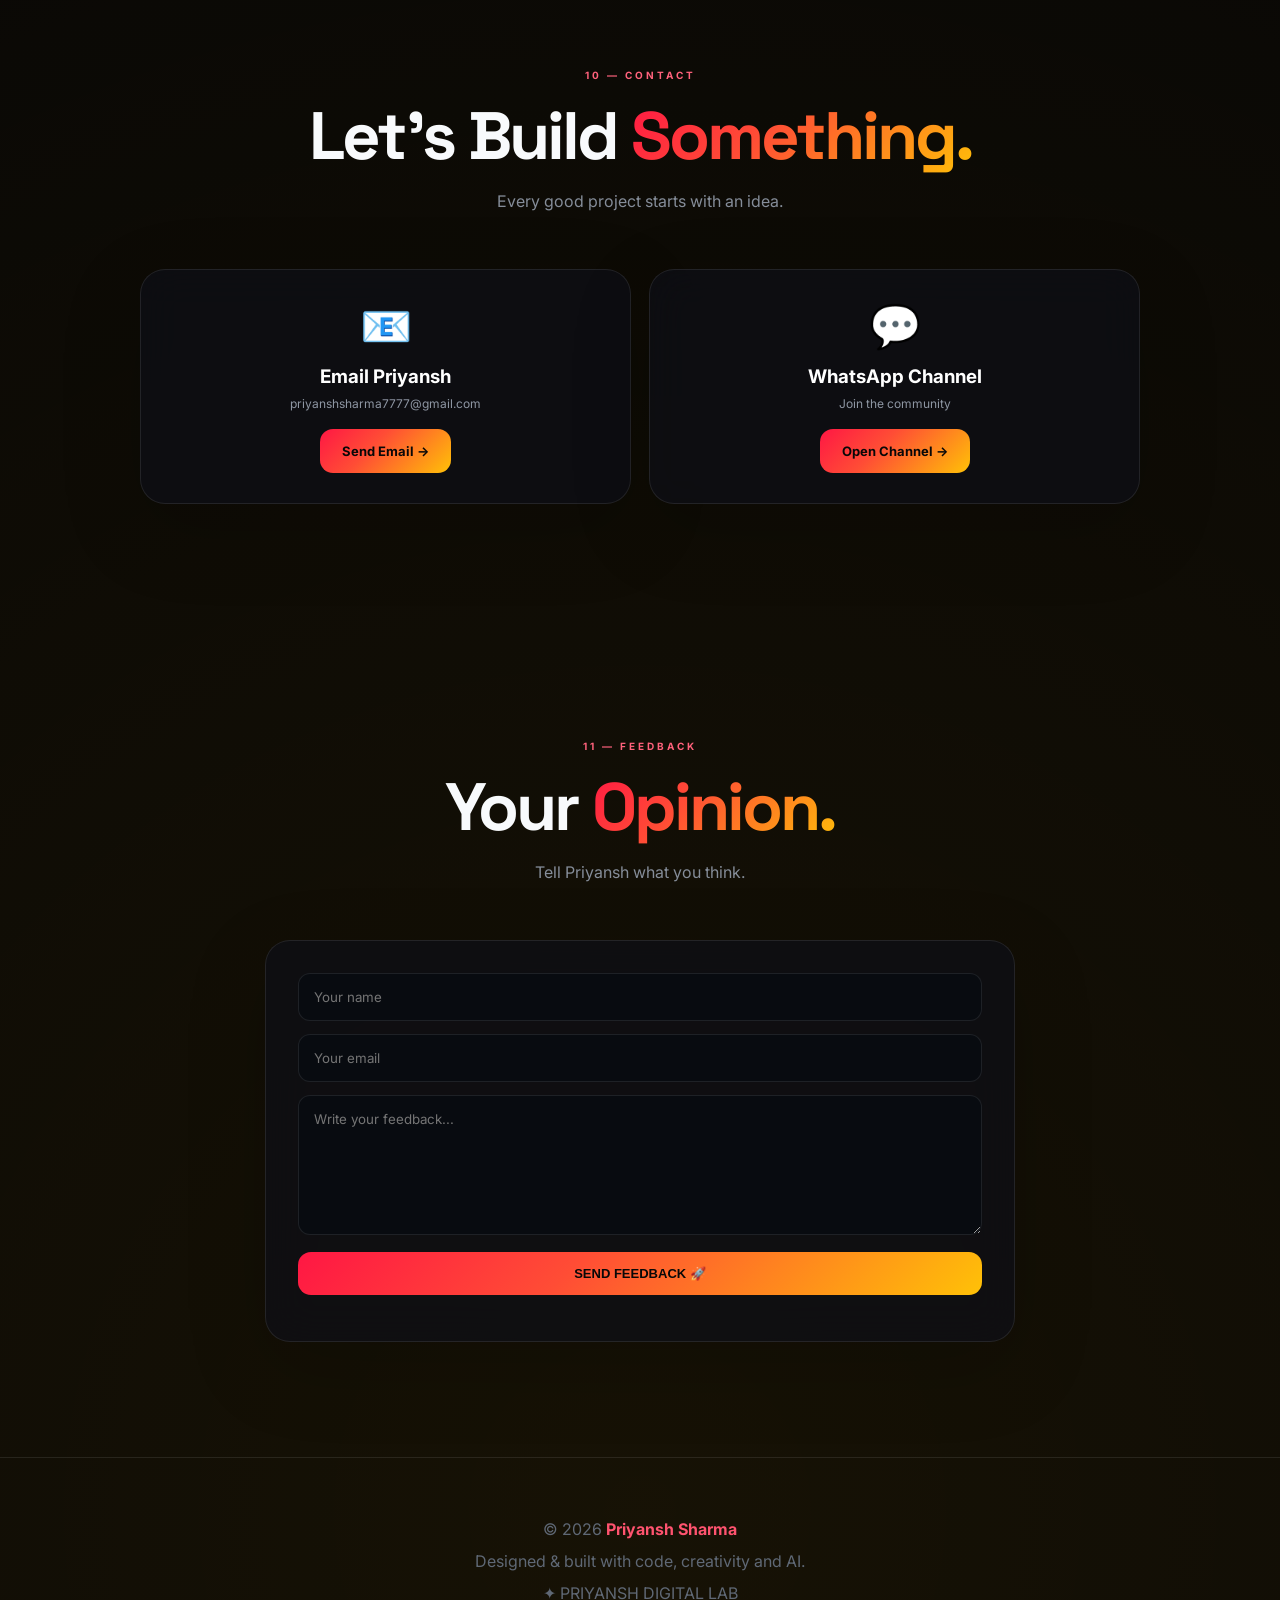
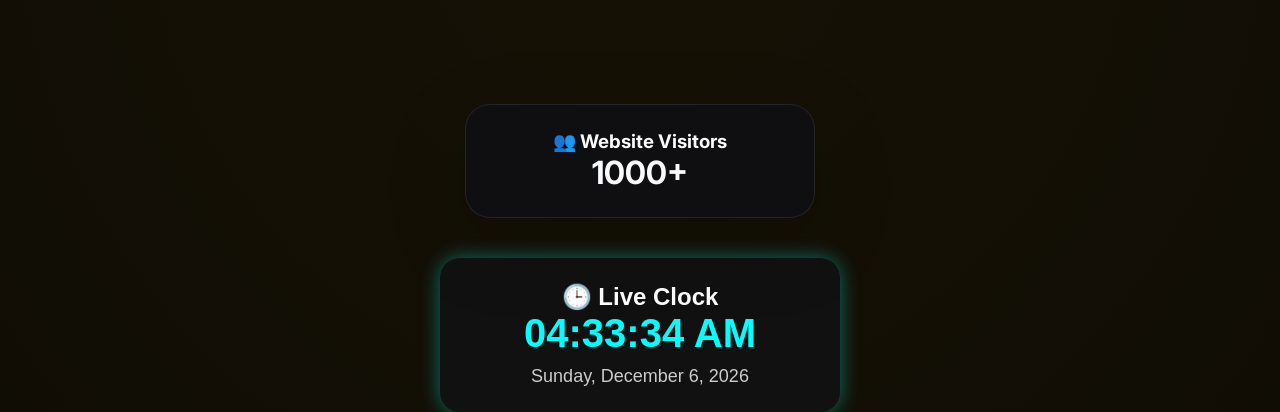
==== commit a6bc8735: "Update index.html" ====
--- a/index.html
+++ b/index.html
@@ -3479,4 +3479,365 @@
 
 setInterval(updateClock, 1000);
 updateClock();
+</script>
+
+
+<!-- 🎁 VISITOR MYSTERY GIFT -->
+<div id="visitorGift">
+    <button id="giftButton" onclick="openVisitorGift()">🎁</button>
+
+    <div id="giftPopup">
+        <button id="closeGift" onclick="closeVisitorGift()">×</button>
+
+        <div id="giftEmoji">🎁</div>
+
+        <h2>🎁 Mystery Gift!</h2>
+
+        <p id="giftMessage">
+            Open your surprise!
+        </p>
+
+        <div class="visitorBadge">
+            🏆 Visitor #<span id="visitorNo">1</span>
+        </div>
+
+        <div class="couponCard">
+            🎟️ <b>Special Visitor Card</b>
+            <br>
+            <small>Thanks for visiting my website ❤️</small>
+        </div>
+
+        <div class="giftCoins">
+            🪙 Coins: <b id="giftCoins">0</b>
+        </div>
+
+        <button class="giftAction" onclick="collectGiftCoin()">
+            🪙 Collect Coin
+        </button>
+
+        <button class="giftAction" onclick="dailyGift()">
+            ⭐ Daily Surprise
+        </button>
+
+        <button class="giftAction" onclick="changeGiftTheme()">
+            🎨 Unlock Theme
+        </button>
+    </div>
+</div>
+
+<style>
+#visitorGift{
+    position:fixed;
+    right:20px;
+    bottom:20px;
+    z-index:999999;
+}
+
+#giftButton{
+    width:65px;
+    height:65px;
+    border:none;
+    border-radius:50%;
+    background:linear-gradient(135deg,#ff5a00,#ff9d00);
+    color:white;
+    font-size:32px;
+    cursor:pointer;
+    box-shadow:0 0 25px rgba(255,100,0,.55);
+    animation:giftPulse 2s infinite;
+}
+
+@keyframes giftPulse{
+    0%,100%{transform:scale(1)}
+    50%{transform:scale(1.1)}
+}
+
+#giftPopup{
+    display:none;
+    position:fixed;
+    left:50%;
+    top:50%;
+    transform:translate(-50%,-50%);
+    width:90%;
+    max-width:390px;
+    padding:28px 20px;
+    text-align:center;
+    color:white;
+    background:rgba(15,15,15,.97);
+    border:1px solid rgba(255,120,0,.5);
+    border-radius:25px;
+    box-shadow:0 0 50px rgba(0,0,0,.7);
+    font-family:Arial,sans-serif;
+}
+
+#giftPopup.show{
+    display:block;
+    animation:giftPopup .35s ease;
+}
+
+@keyframes giftPopup{
+    from{
+        opacity:0;
+        transform:translate(-50%,-50%) scale(.7);
+    }
+    to{
+        opacity:1;
+        transform:translate(-50%,-50%) scale(1);
+    }
+}
+
+#giftEmoji{
+    font-size:70px;
+    animation:giftBounce 1s infinite;
+}
+
+@keyframes giftBounce{
+    50%{transform:translateY(-8px) rotate(5deg)}
+}
+
+#giftPopup h2{
+    margin:10px 0;
+}
+
+#giftMessage{
+    color:#ddd;
+    margin:12px 0;
+}
+
+#closeGift{
+    position:absolute;
+    right:12px;
+    top:10px;
+    background:none;
+    border:none;
+    color:white;
+    font-size:25px;
+    cursor:pointer;
+}
+
+.visitorBadge{
+    display:inline-block;
+    margin:10px;
+    padding:8px 14px;
+    border-radius:30px;
+    background:#ff6500;
+    font-weight:bold;
+}
+
+.couponCard{
+    margin:15px 0;
+    padding:18px;
+    border:2px dashed #ff7a00;
+    border-radius:15px;
+    background:rgba(255,100,0,.08);
+}
+
+.couponCard small{
+    display:block;
+    margin-top:7px;
+    color:#bbb;
+}
+
+.giftCoins{
+    margin:15px;
+    font-size:18px;
+}
+
+.giftAction{
+    border:none;
+    border-radius:25px;
+    padding:10px 14px;
+    margin:4px;
+    color:white;
+    background:#ff6500;
+    cursor:pointer;
+}
+
+.giftAction:hover{
+    transform:scale(1.05);
+}
+
+.giftConfetti{
+    position:fixed;
+    top:-10px;
+    width:9px;
+    height:9px;
+    z-index:9999999;
+    pointer-events:none;
+    animation:giftFall 3s linear forwards;
+}
+
+@keyframes giftFall{
+    to{
+        transform:translateY(110vh) rotate(720deg);
+        opacity:0;
+    }
+}
+</style>
+
+<script>
+/* 🎁 Visitor Number */
+let giftVisitor =
+    localStorage.getItem("giftVisitor");
+
+if(!giftVisitor){
+    giftVisitor =
+        Math.floor(Math.random()*900)+100;
+
+    localStorage.setItem(
+        "giftVisitor",
+        giftVisitor
+    );
+}
+
+document.getElementById("visitorNo").textContent =
+    giftVisitor;
+
+
+/* 🪙 Coins */
+let giftCoins =
+    Number(localStorage.getItem("giftCoins")) || 0;
+
+document.getElementById("giftCoins").textContent =
+    giftCoins;
+
+
+/* 🎁 Open Gift */
+function openVisitorGift(){
+
+    document.getElementById("giftPopup")
+        .classList.add("show");
+
+    document.getElementById("giftMessage")
+        .textContent =
+        "🎉 Congratulations! You unlocked a surprise!";
+
+    document.getElementById("giftEmoji")
+        .textContent = "🎁";
+
+    createGiftConfetti();
+}
+
+
+/* ❌ Close */
+function closeVisitorGift(){
+
+    document.getElementById("giftPopup")
+        .classList.remove("show");
+}
+
+
+/* 🪙 Collect Coin */
+function collectGiftCoin(){
+
+    giftCoins++;
+
+    localStorage.setItem(
+        "giftCoins",
+        giftCoins
+    );
+
+    document.getElementById("giftCoins")
+        .textContent = giftCoins;
+
+    document.getElementById("giftMessage")
+        .textContent =
+        "🪙 You collected 1 coin!";
+
+    createGiftConfetti();
+}
+
+
+/* ⭐ Daily Surprise */
+function dailyGift(){
+
+    let today =
+        new Date().toDateString();
+
+    let lastGift =
+        localStorage.getItem("lastDailyGift");
+
+    if(lastGift === today){
+
+        document.getElementById("giftMessage")
+            .textContent =
+            "⭐ You already collected today's surprise!";
+
+        return;
+    }
+
+    localStorage.setItem(
+        "lastDailyGift",
+        today
+    );
+
+    giftCoins += 5;
+
+    localStorage.setItem(
+        "giftCoins",
+        giftCoins
+    );
+
+    document.getElementById("giftCoins")
+        .textContent = giftCoins;
+
+    document.getElementById("giftMessage")
+        .textContent =
+        "⭐ Daily Surprise unlocked! +5 Coins 🎉";
+
+    createGiftConfetti();
+}
+
+
+/* 🎨 Theme Unlock */
+function changeGiftTheme(){
+
+    let themes = [
+        "linear-gradient(135deg,#050505,#ff5e00)",
+        "linear-gradient(135deg,#080012,#6800c9)",
+        "linear-gradient(135deg,#001010,#00a896)",
+        "linear-gradient(135deg,#100010,#d00070)"
+    ];
+
+    let randomTheme =
+        themes[Math.floor(Math.random()*themes.length)];
+
+    document.body.style.background =
+        randomTheme;
+
+    document.getElementById("giftMessage")
+        .textContent =
+        "🎨 New theme unlocked!";
+
+    createGiftConfetti();
+}
+
+
+/* 🎉 Confetti */
+function createGiftConfetti(){
+
+    for(let i=0;i<70;i++){
+
+        let c =
+            document.createElement("div");
+
+        c.className = "giftConfetti";
+
+        c.style.left =
+            Math.random()*100 + "vw";
+
+        c.style.background =
+            "hsl(" +
+            Math.random()*360 +
+            ",100%,60%)";
+
+        c.style.animationDuration =
+            (2 + Math.random()*2) + "s";
+
+        document.body.appendChild(c);
+
+        setTimeout(()=>{
+            c.remove();
+        },4000);
+    }
+}
 </script>
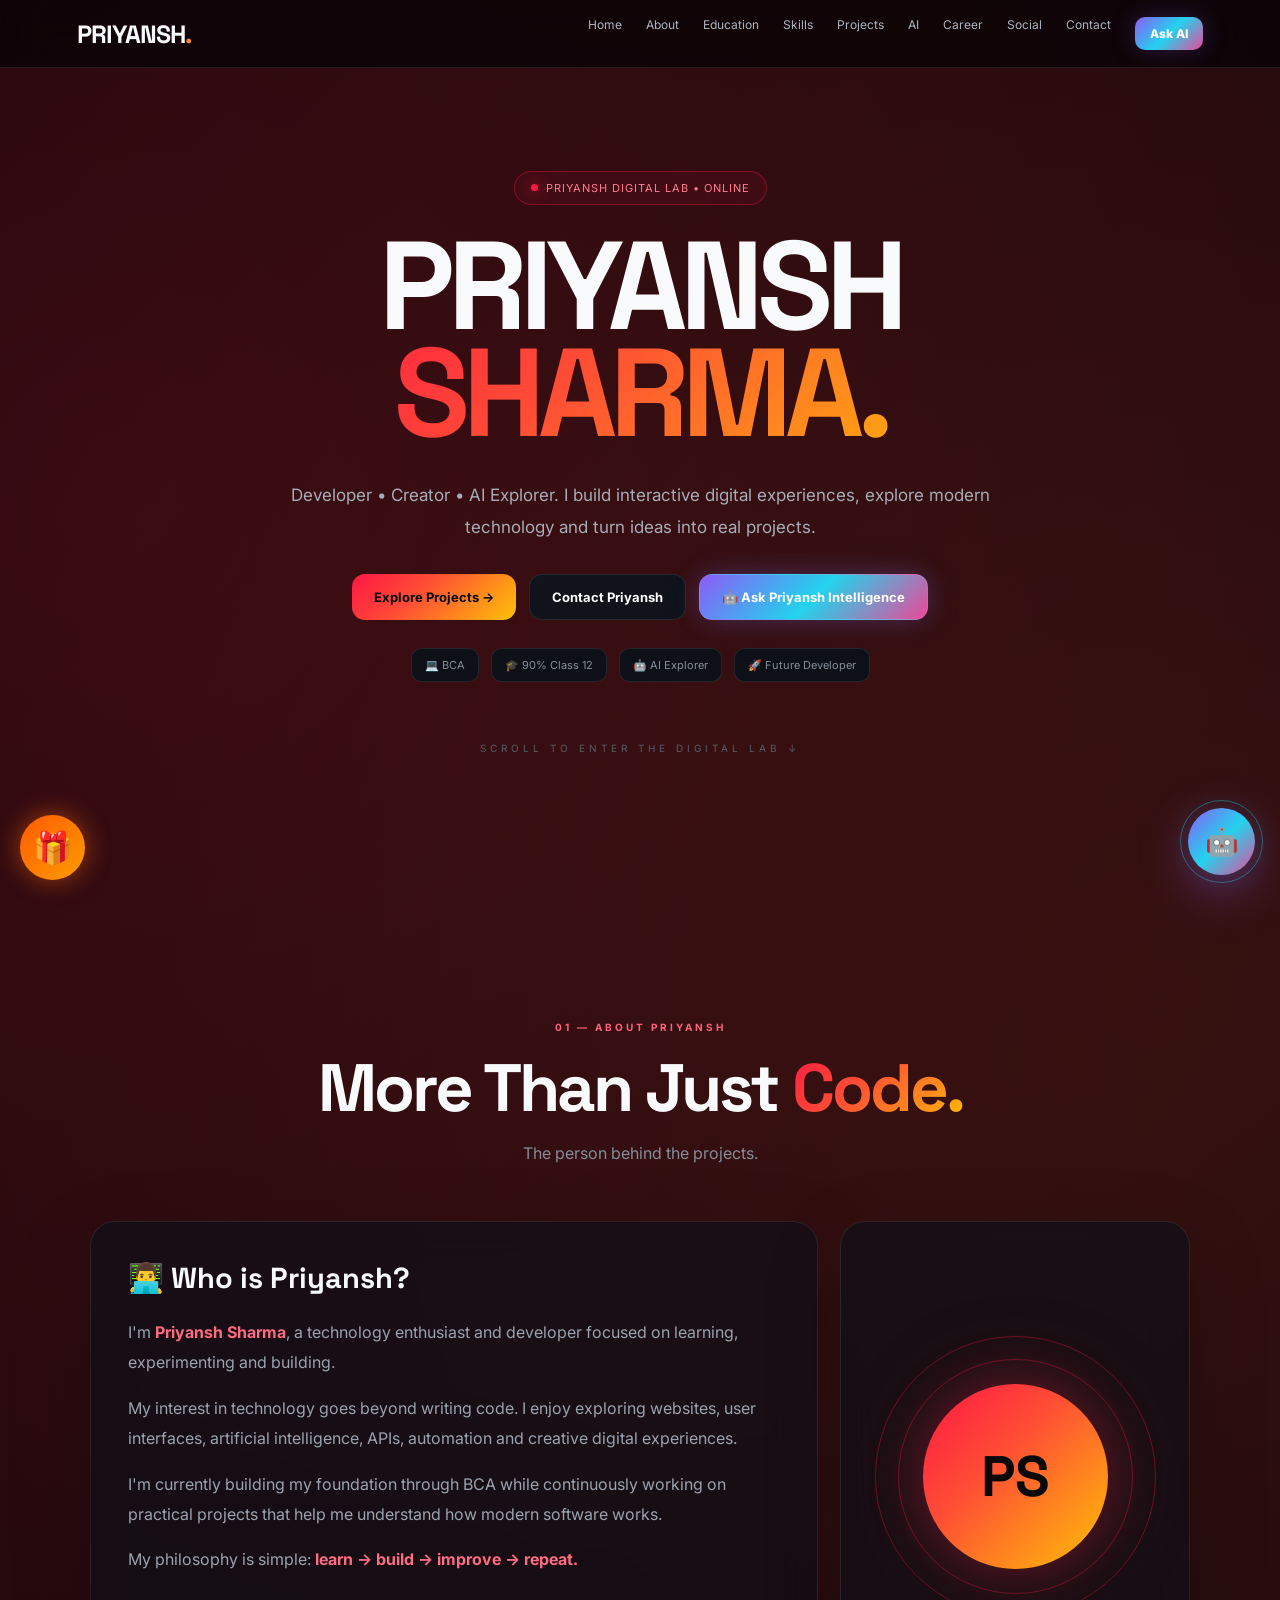
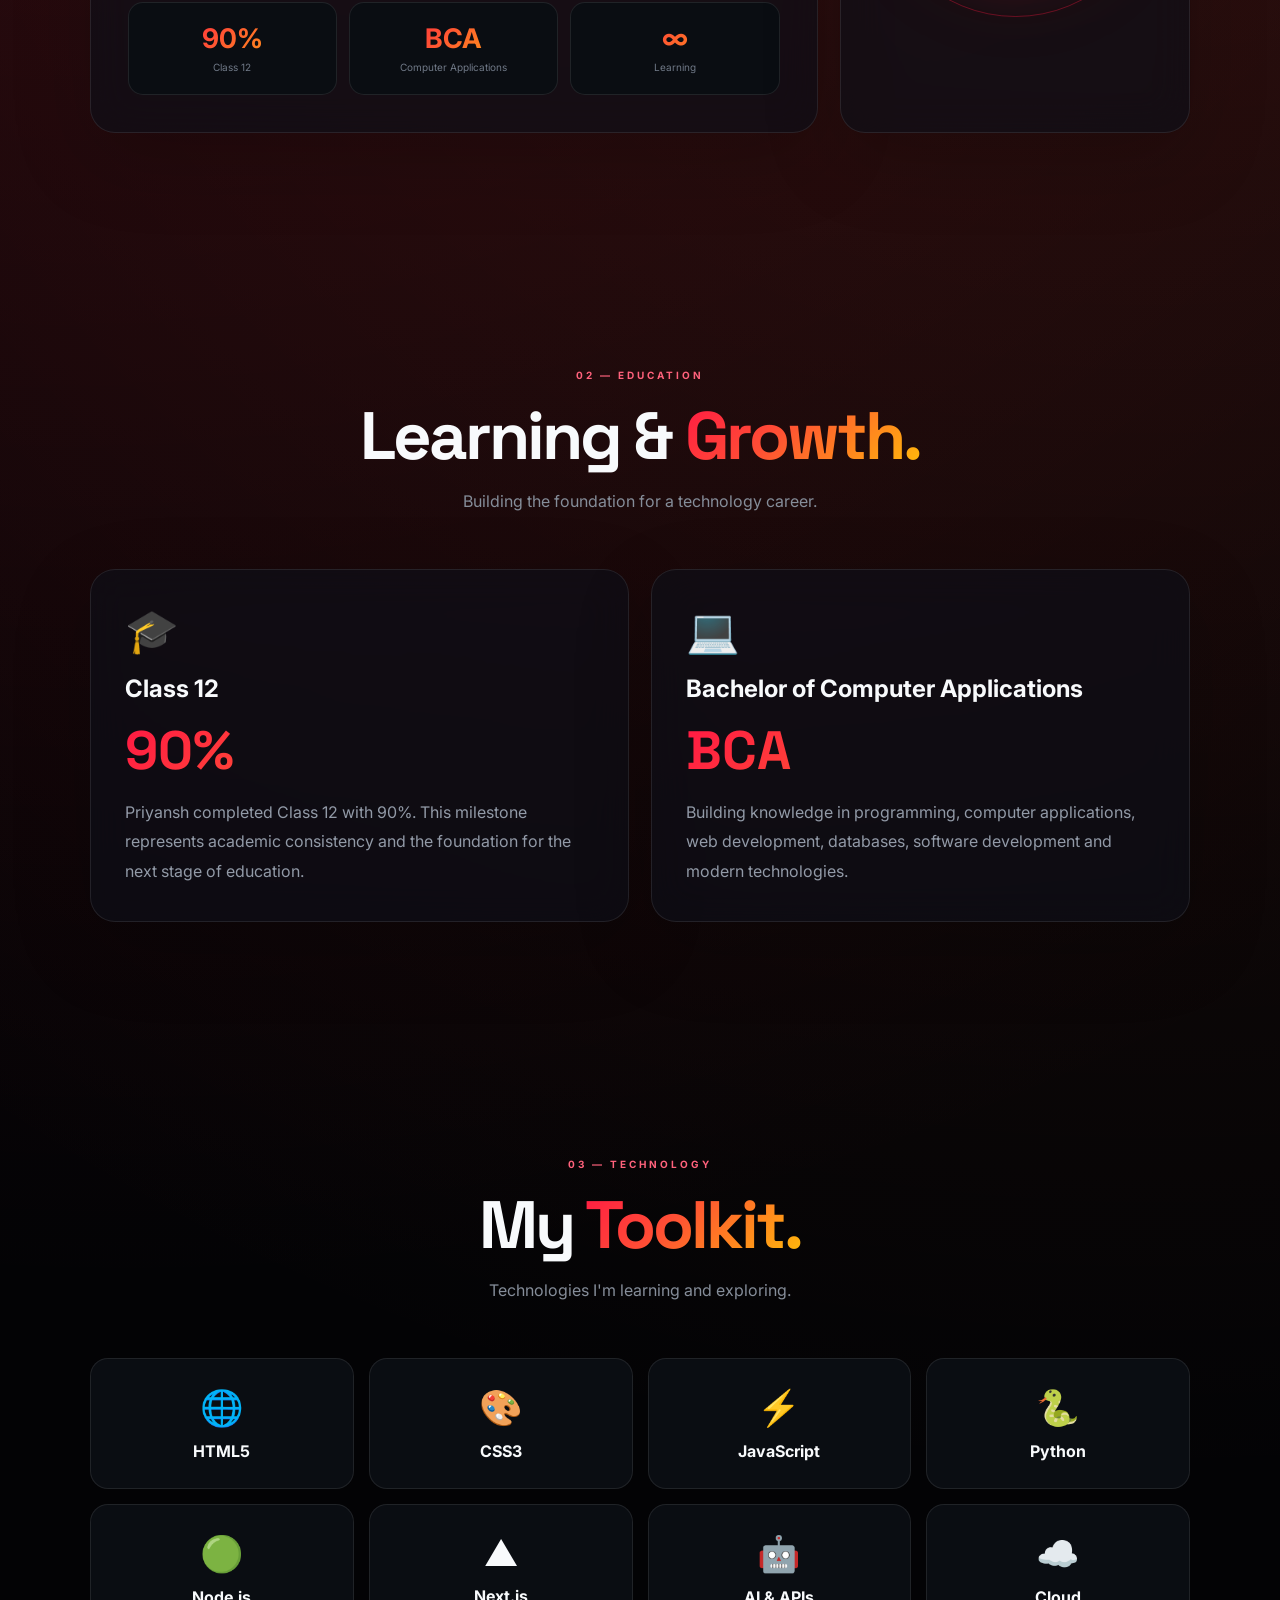
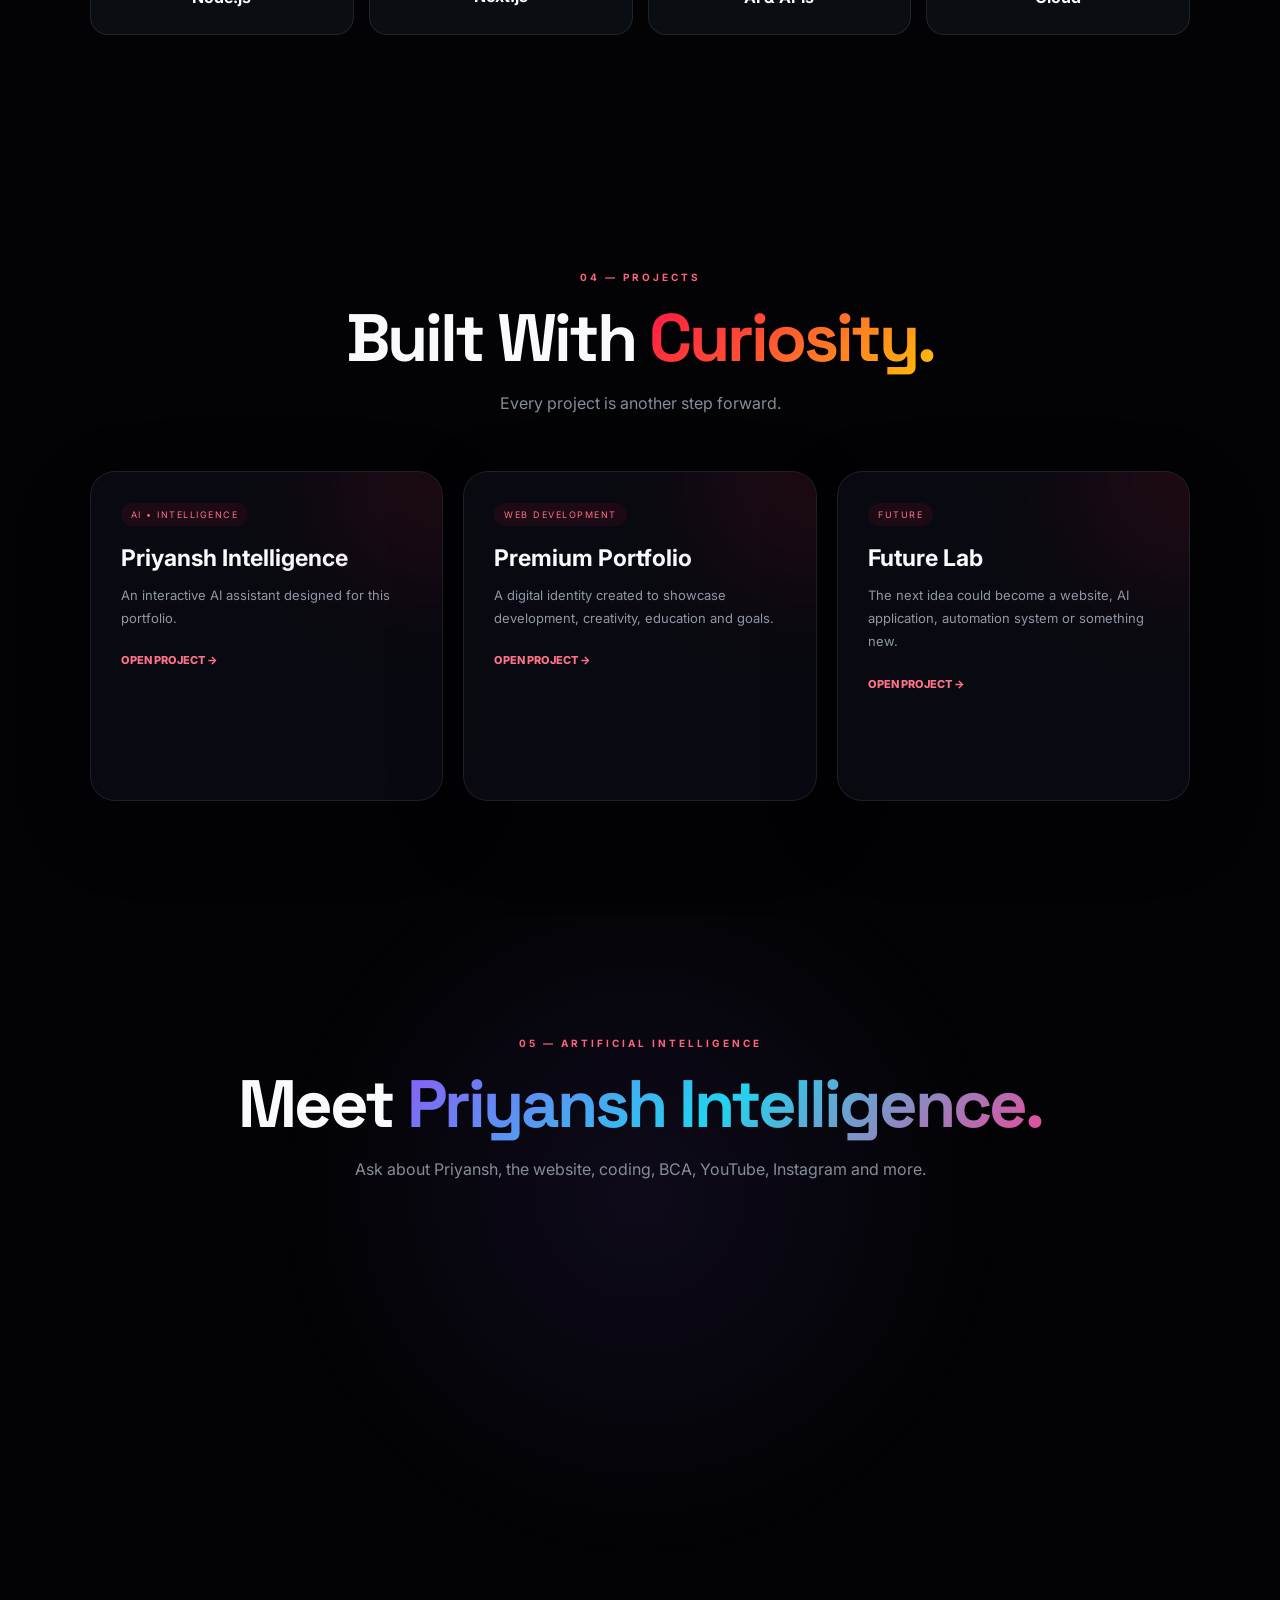
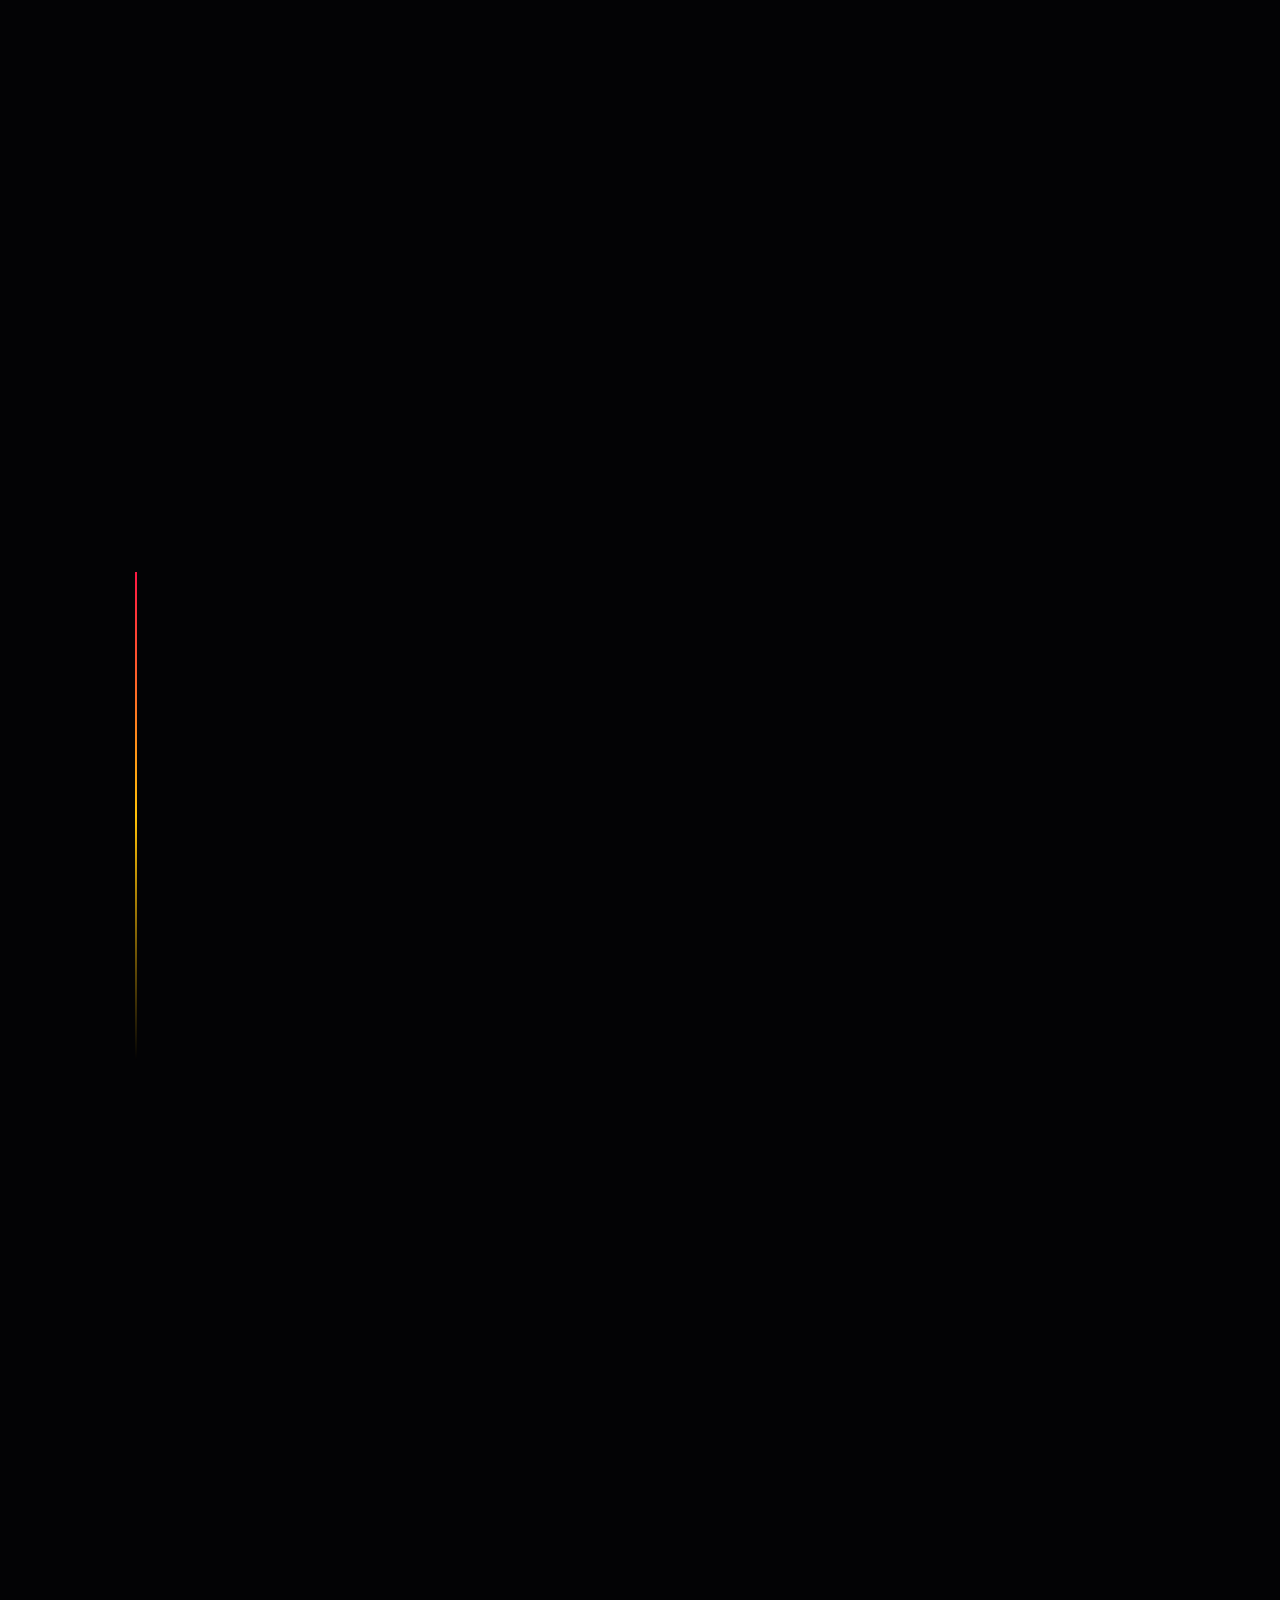
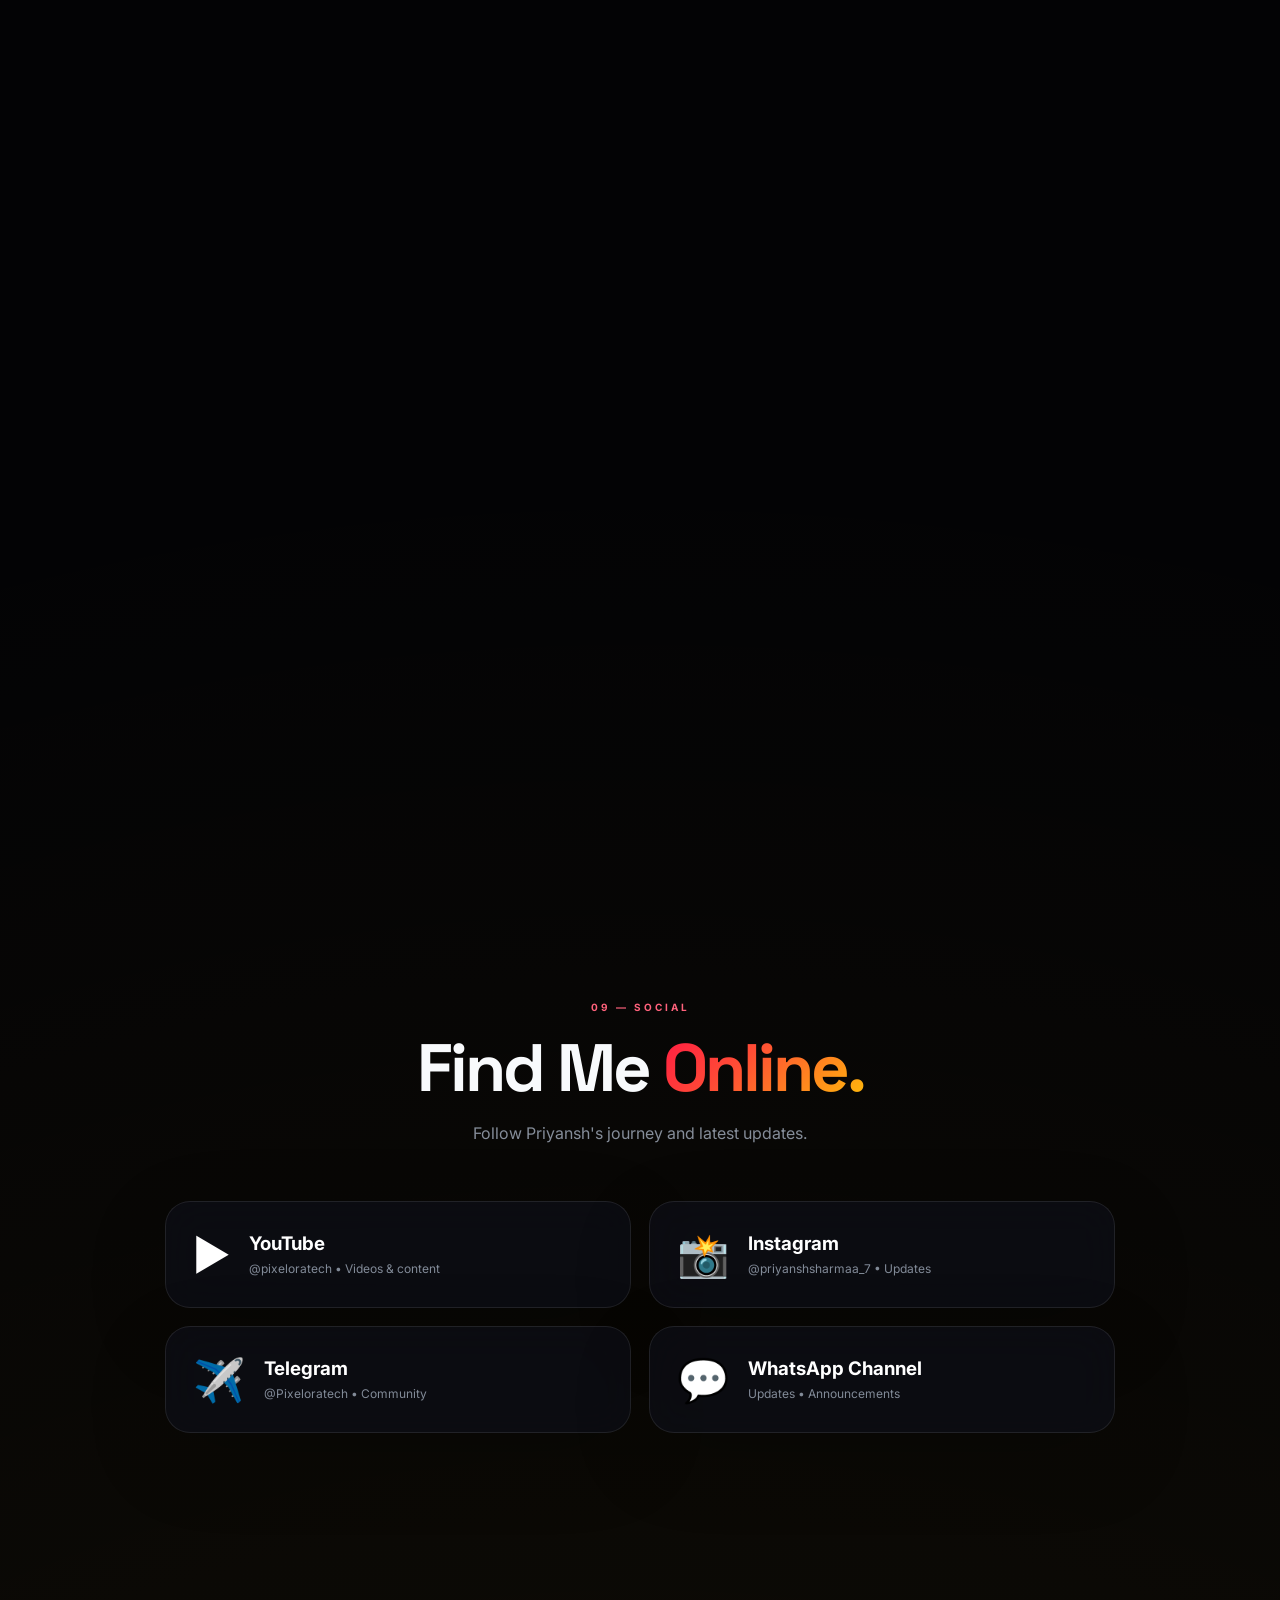
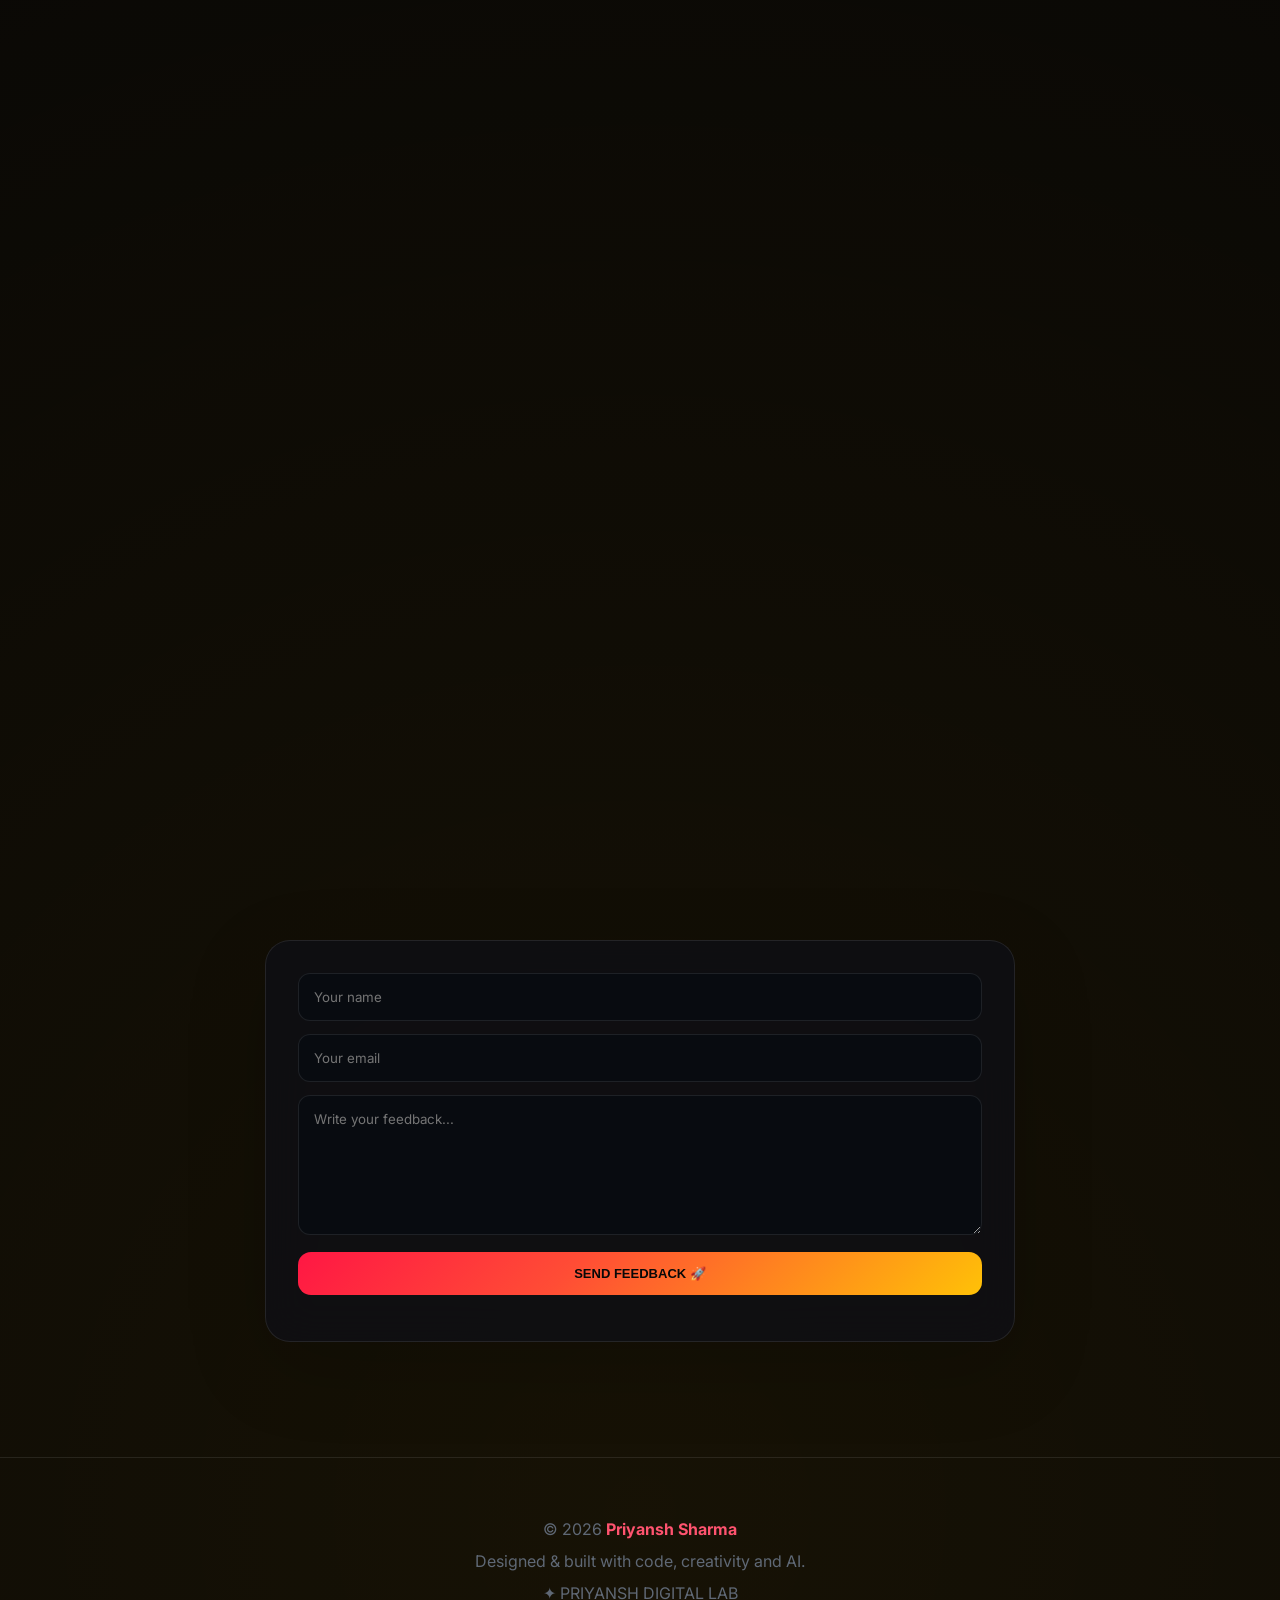
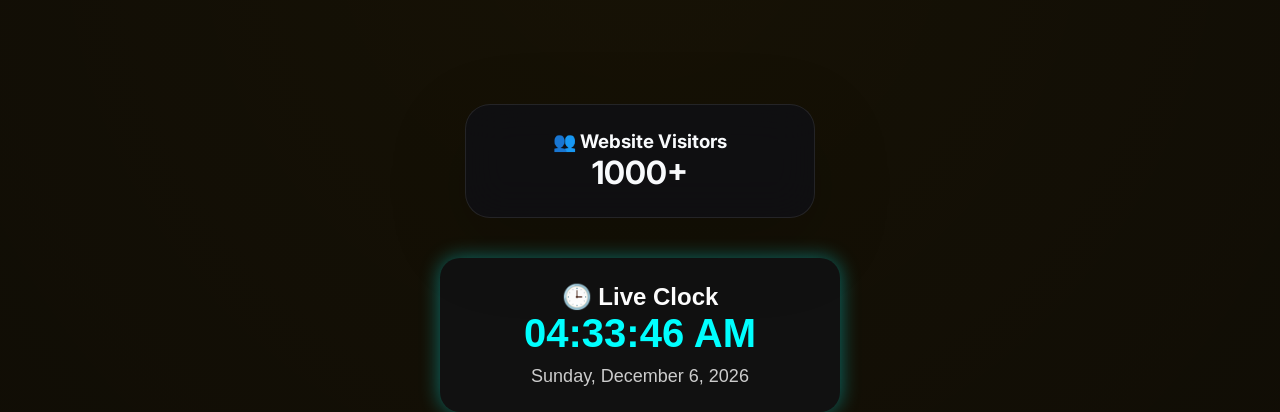
==== commit a4bec55d: "Update index.html" ====
--- a/index.html
+++ b/index.html
@@ -3526,10 +3526,12 @@
 </div>
 
 <style>
+
 #visitorGift{
     position:fixed;
-    right:20px;
+    left:20px;
     bottom:20px;
+    right:auto;
     z-index:999999;
 }
 
